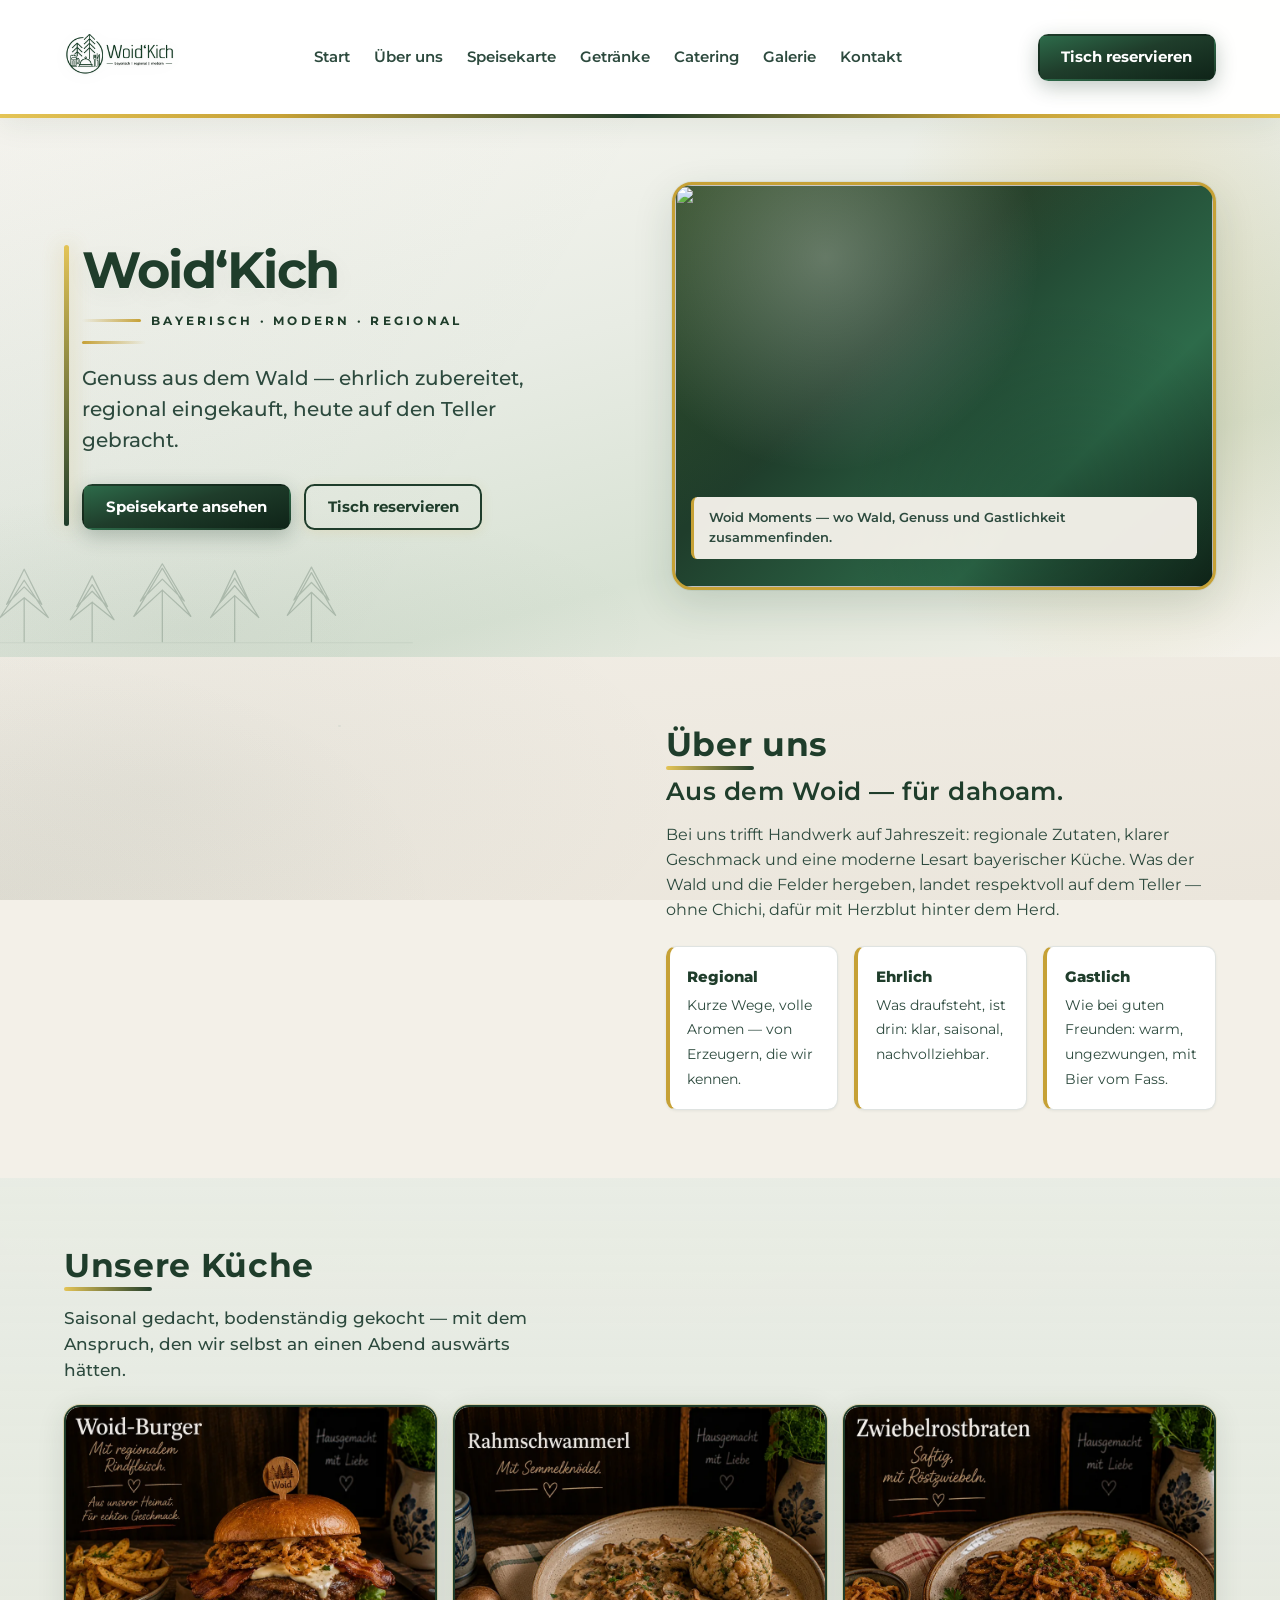
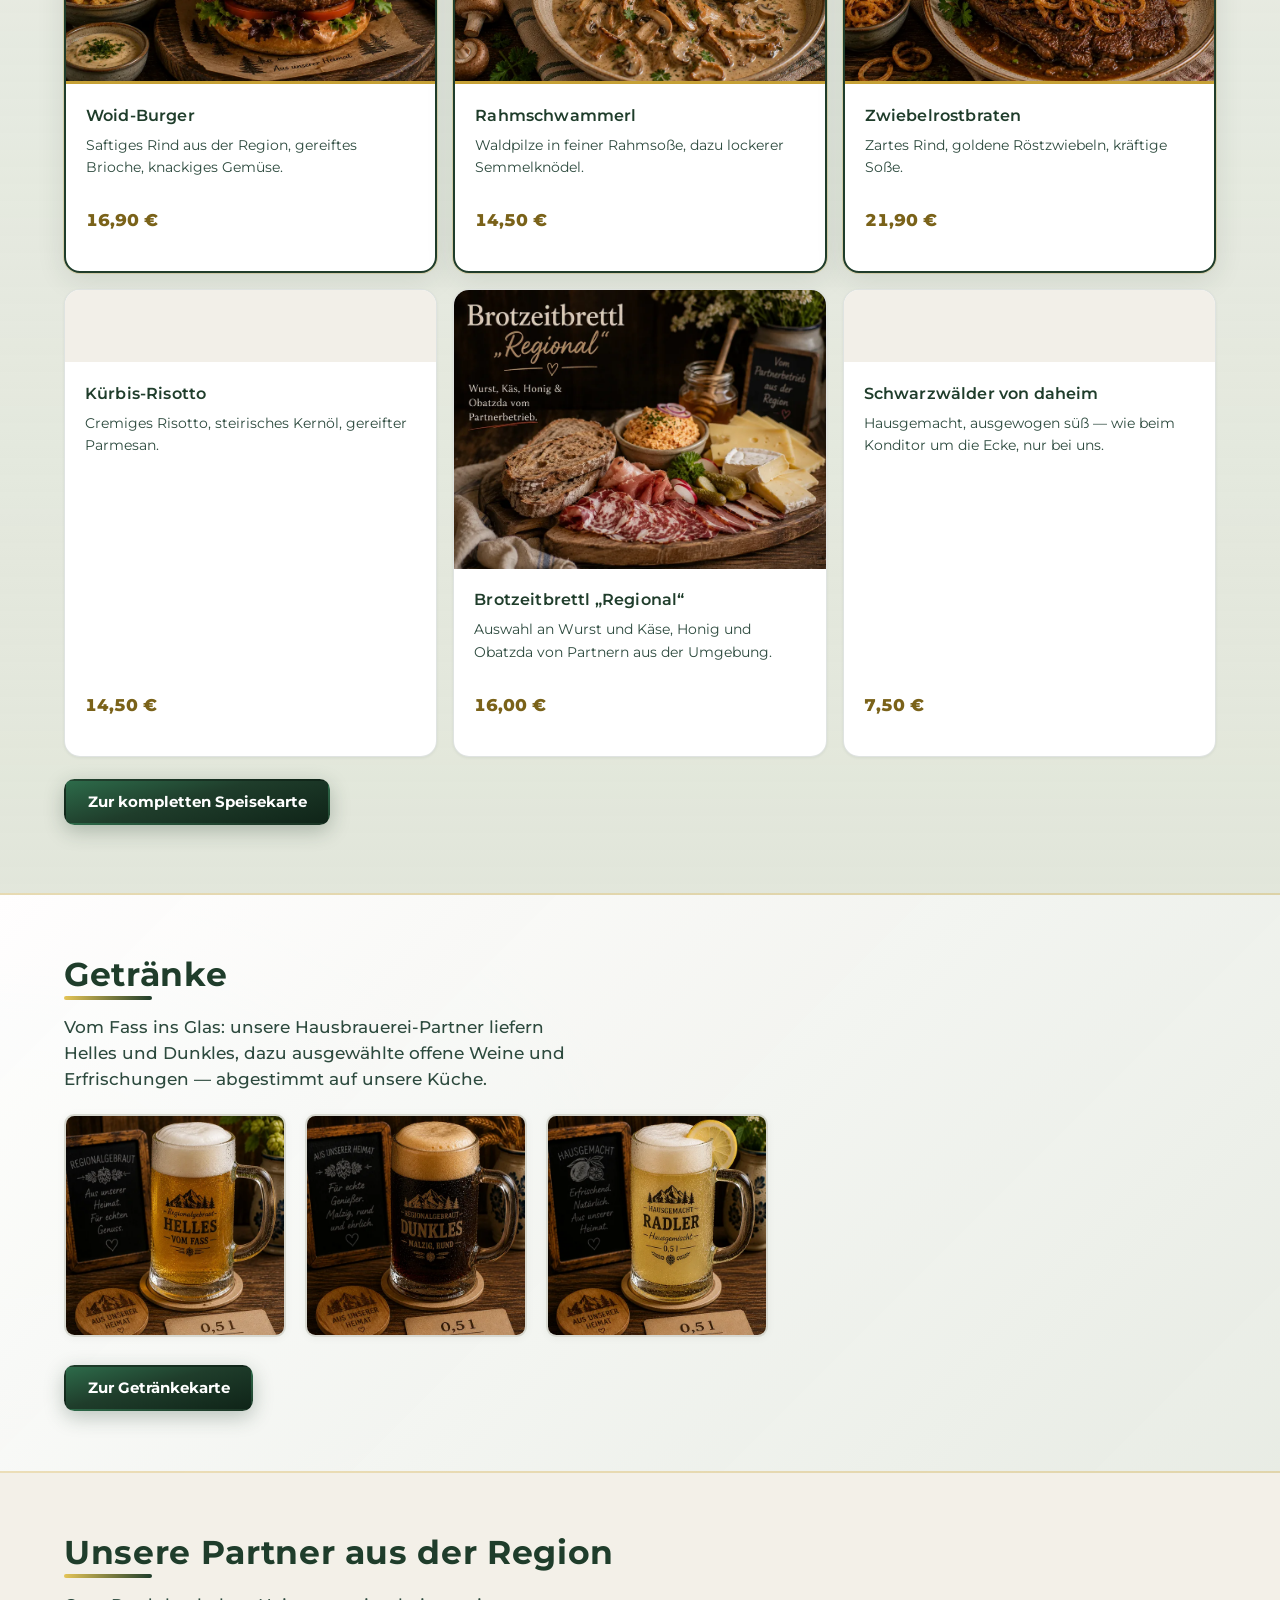
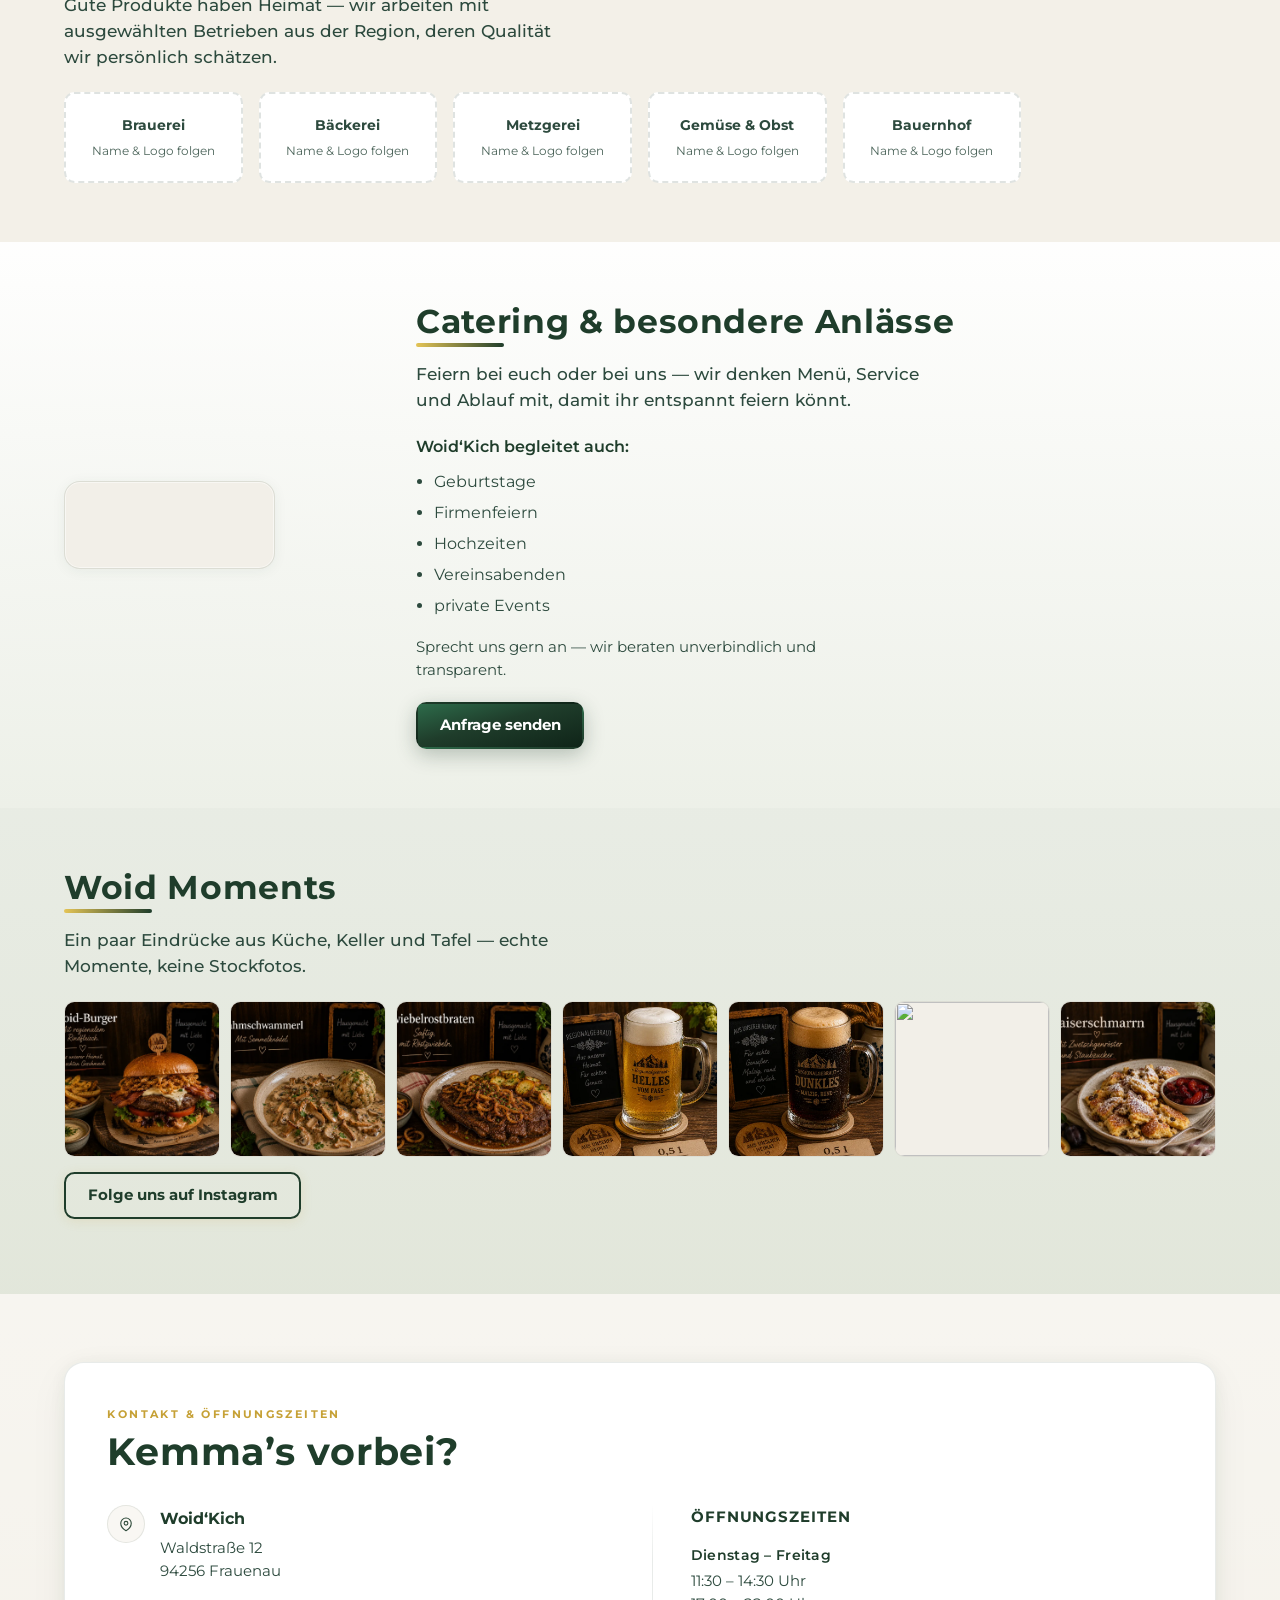
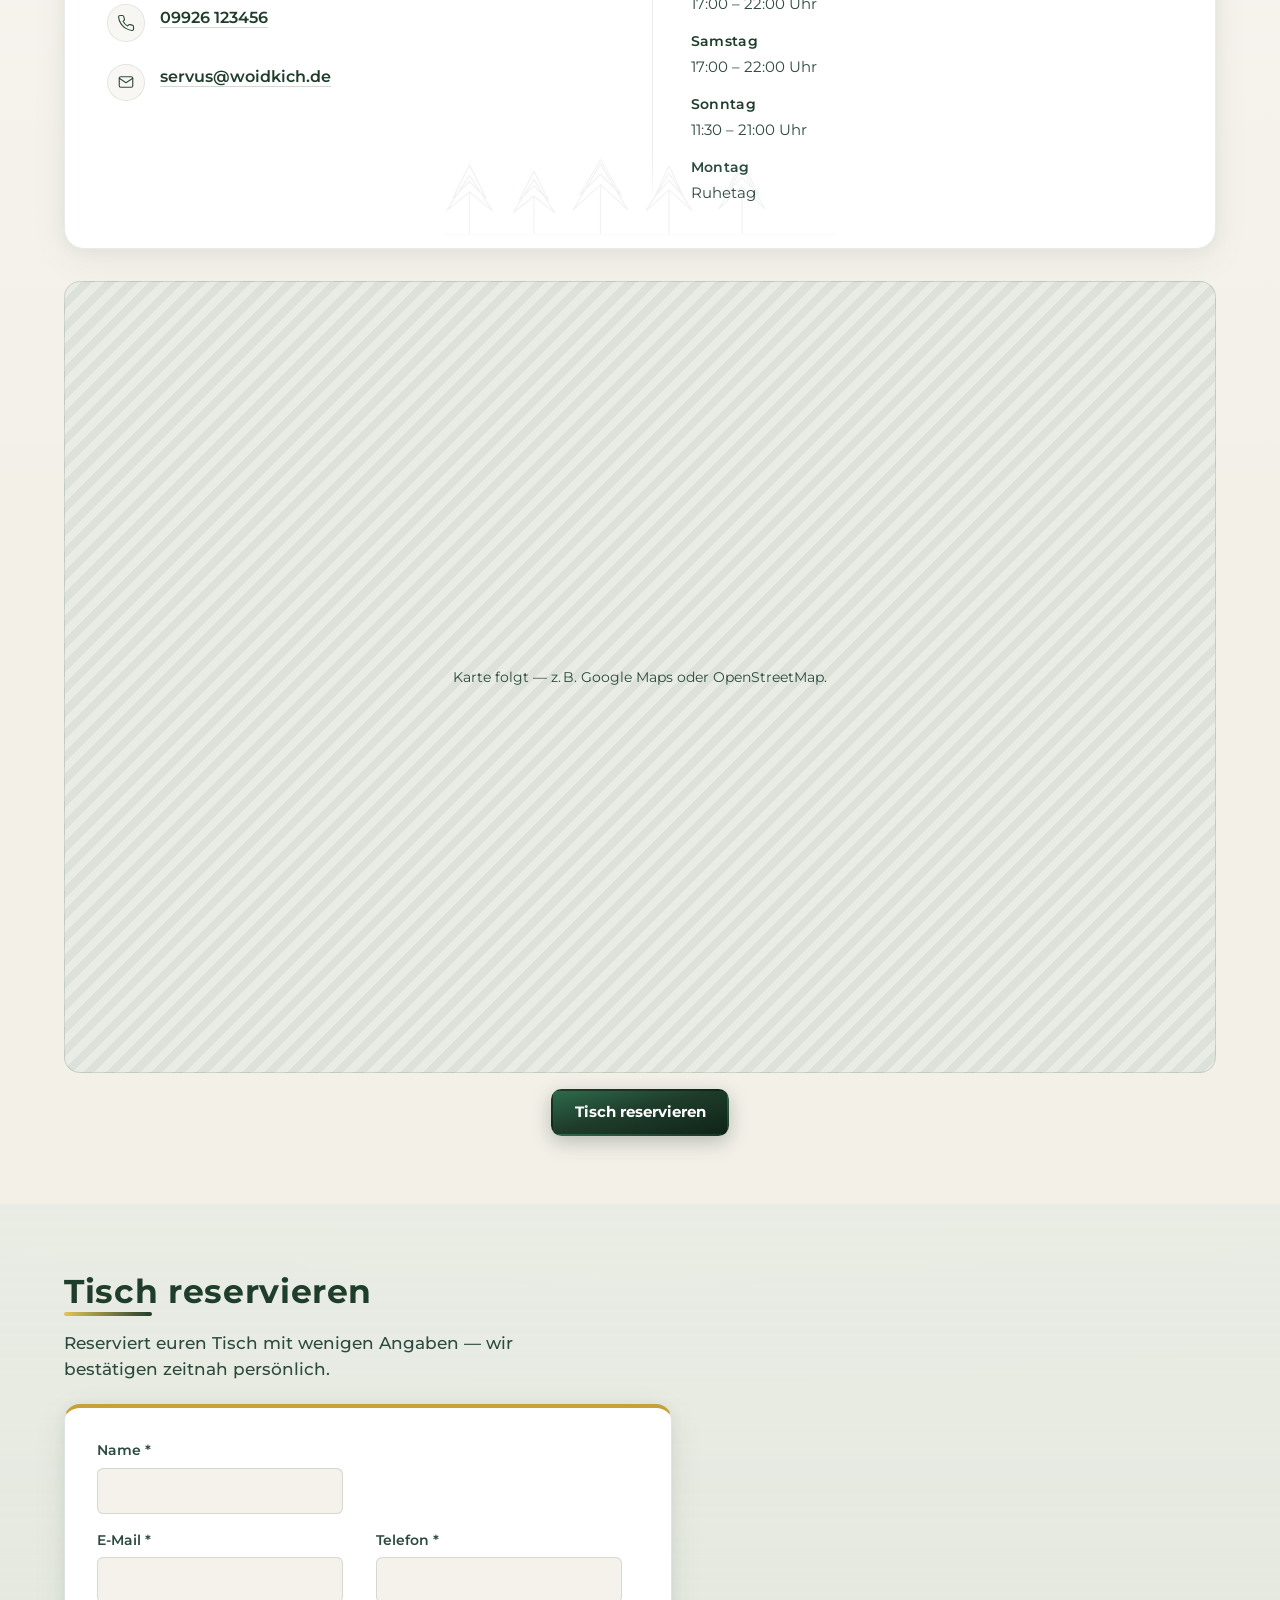
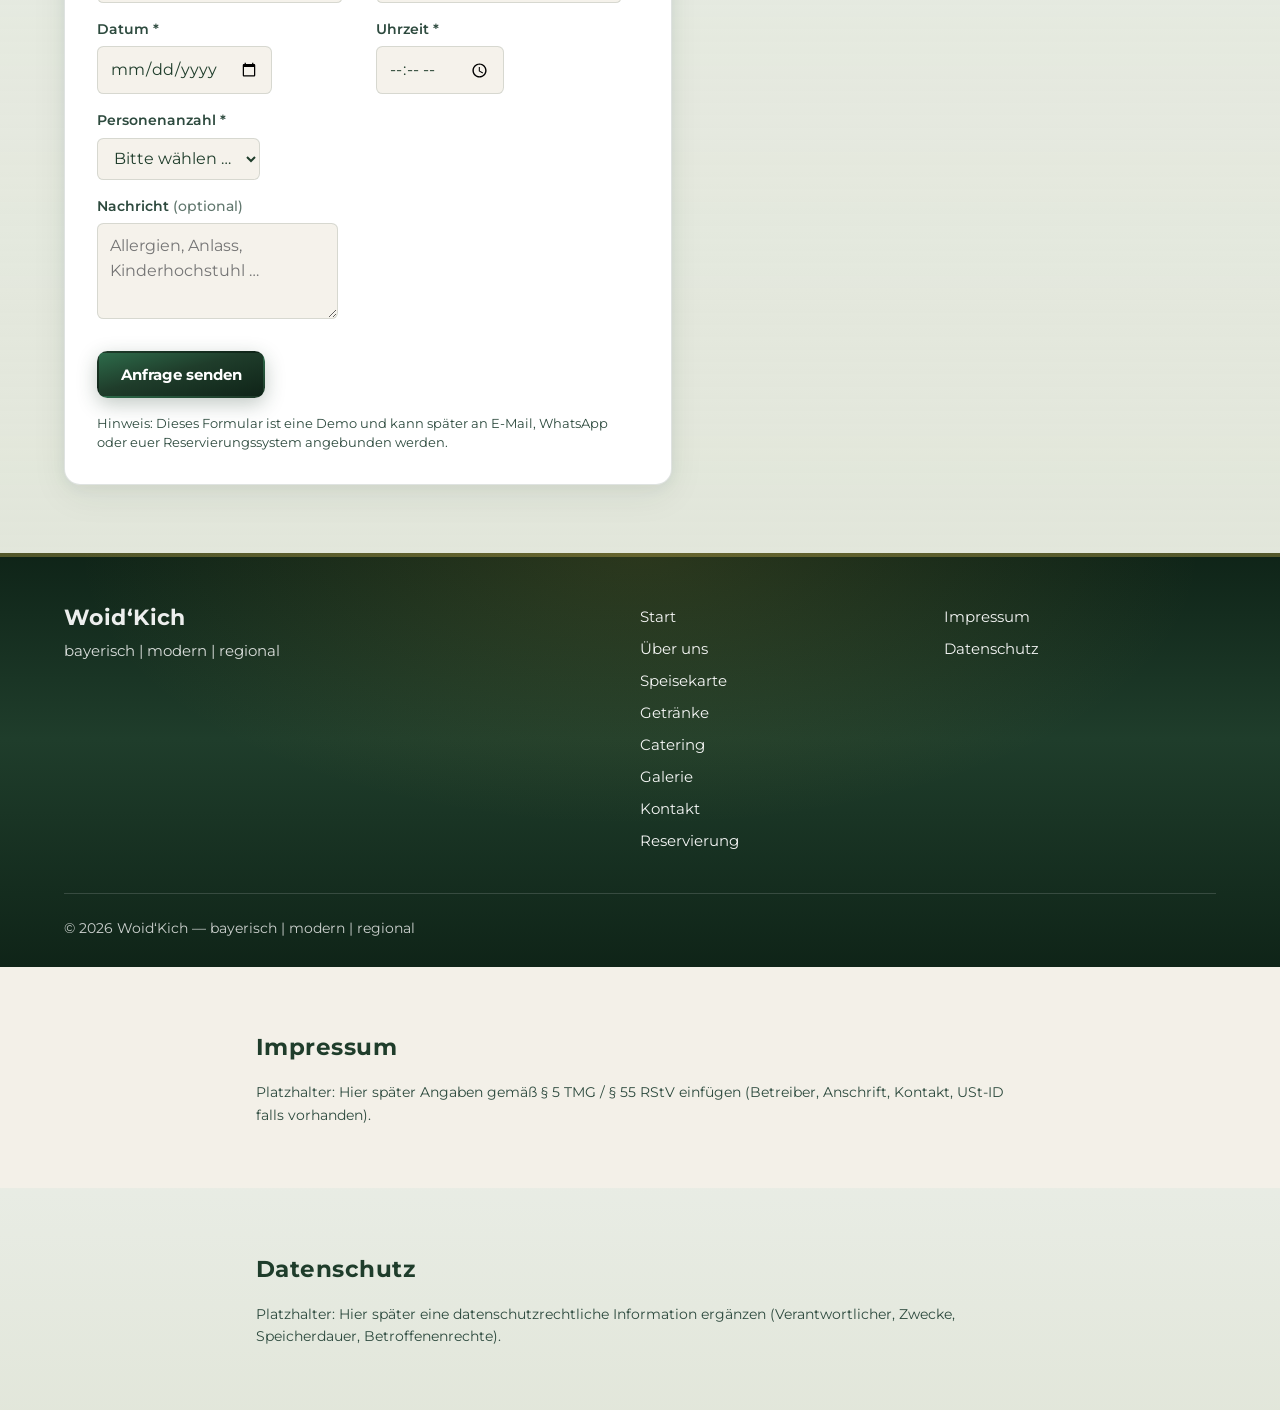
==== index.html @ eb148d31 "Improve media fallbacks and tighten page rhythm" ====
<!DOCTYPE html>
<html lang="de">
<head>
  <meta charset="utf-8">
  <meta name="viewport" content="width=device-width, initial-scale=1">
  <meta name="description" content="Woid‘Kich — bayerisch · modern · regional. Waldstraße 12, 94256 Frauenau. Reservierung &amp; Speisekarte.">
  <title>Woid‘Kich — bayerisch | modern | regional</title>
  <link rel="preconnect" href="https://fonts.googleapis.com">
  <link rel="preconnect" href="https://fonts.gstatic.com" crossorigin>
  <link href="https://fonts.googleapis.com/css2?family=Montserrat:wght@400;500;600;700&display=swap" rel="stylesheet">
  <link rel="stylesheet" href="style.css">
</head>
<body>
  <a class="skip-link" href="#main">Zum Inhalt springen</a>

  <header class="site-header">
    <div class="container header-inner">
      <a class="logo-link" href="#start" aria-label="Woid‘Kich — Zur Startseite">
        <img src="logo.png" alt="" class="logo-img" width="480" height="148" decoding="async" fetchpriority="high">
        <span class="logo-fallback" hidden>Woid‘Kich</span>
      </a>
      <button type="button" class="nav-toggle" aria-expanded="false" aria-controls="main-navigation" aria-label="Menü öffnen">
        <span class="nav-toggle__bars" aria-hidden="true"><span></span><span></span><span></span></span>
      </button>
      <nav id="main-navigation" class="main-nav" aria-label="Hauptnavigation">
        <a href="#start">Start</a>
        <a href="#ueber-uns">Über uns</a>
        <a href="#speisekarte">Speisekarte</a>
        <a href="#getraenke">Getränke</a>
        <a href="#catering">Catering</a>
        <a href="#galerie">Galerie</a>
        <a href="#kontakt">Kontakt</a>
      </nav>
      <div class="header-actions">
        <a class="btn btn--primary" href="#reservierung">Tisch reservieren</a>
      </div>
    </div>
  </header>

  <main id="main">
    <section id="start" class="hero" aria-labelledby="hero-heading">
      <div class="container hero__grid">
        <div class="hero__content">
          <h1 id="hero-heading" class="hero__eyebrow">Woid‘Kich</h1>
          <p class="hero__tagline">bayerisch · modern · regional</p>
          <p class="hero__claim">Genuss aus dem Wald — ehrlich zubereitet, regional eingekauft, heute auf den Teller gebracht.</p>
          <div class="hero__actions">
            <a class="btn btn--primary" href="speisekarte.html">Speisekarte ansehen</a>
            <a class="btn btn--ghost" href="#reservierung">Tisch reservieren</a>
          </div>
        </div>
        <div class="hero__visual" role="img" aria-label="Stimmungsbild: Lokal, Wald und Genuss">
          <img class="hero__visual-img" src="img/web/hero.webp" alt="" width="1600" height="1067" decoding="async" fetchpriority="high" sizes="(max-width: 768px) 100vw, 50vw">
          <p class="hero__visual-caption">Woid Moments — wo Wald, Genuss und Gastlichkeit zusammenfinden.</p>
        </div>
      </div>
    </section>

    <section id="ueber-uns" class="section" aria-labelledby="about-heading">
      <div class="container about__grid">
        <div class="about__image" role="img" aria-label="Platzhalter: Innenraum oder Team"></div>
        <div class="about__content">
          <h2 id="about-heading" class="section__title">Über uns</h2>
          <p class="about__subtitle">Aus dem Woid — für dahoam.</p>
          <p class="about__text">
            Bei uns trifft Handwerk auf Jahreszeit: regionale Zutaten, klarer Geschmack und eine moderne Lesart
            bayerischer Küche. Was der Wald und die Felder hergeben, landet respektvoll auf dem Teller — ohne
            Chichi, dafür mit Herzblut hinter dem Herd.
          </p>
          <div class="values" role="list">
            <div class="value-card" role="listitem">
              <strong>Regional</strong>
              <span>Kurze Wege, volle Aromen — von Erzeugern, die wir kennen.</span>
            </div>
            <div class="value-card" role="listitem">
              <strong>Ehrlich</strong>
              <span>Was draufsteht, ist drin: klar, saisonal, nachvollziehbar.</span>
            </div>
            <div class="value-card" role="listitem">
              <strong>Gastlich</strong>
              <span>Wie bei guten Freunden: warm, ungezwungen, mit Bier vom Fass.</span>
            </div>
          </div>
        </div>
      </div>
    </section>

    <section id="speisekarte" class="section section--muted" aria-labelledby="kitchen-heading">
      <div class="container">
        <h2 id="kitchen-heading" class="section__title">Unsere Küche</h2>
        <p class="section__lead">Saisonal gedacht, bodenständig gekocht — mit dem Anspruch, den wir selbst an einen Abend auswärts hätten.</p>
        <div class="menu-preview__grid">
          <article class="card-dish card-dish--featured">
            <div class="card-dish__img">
              <img src="img/web/woid-burger.webp" alt="" width="900" height="563" loading="lazy" decoding="async">
            </div>
            <div class="card-dish__body">
              <h3 class="card-dish__title">Woid‑Burger</h3>
              <p class="card-dish__desc">Saftiges Rind aus der Region, gereiftes Brioche, knackiges Gemüse.</p>
              <p class="card-dish__price"><span class="price">16,90&nbsp;€</span></p>
            </div>
          </article>
          <article class="card-dish card-dish--featured">
            <div class="card-dish__img">
              <img src="img/web/rahmschwammerl.webp" alt="" width="900" height="563" loading="lazy" decoding="async">
            </div>
            <div class="card-dish__body">
              <h3 class="card-dish__title">Rahmschwammerl</h3>
              <p class="card-dish__desc">Waldpilze in feiner Rahmsoße, dazu lockerer Semmelknödel.</p>
              <p class="card-dish__price"><span class="price">14,50&nbsp;€</span></p>
            </div>
          </article>
          <article class="card-dish card-dish--featured">
            <div class="card-dish__img">
              <img src="img/web/zwiebelrostbraten.webp" alt="" width="900" height="563" loading="lazy" decoding="async">
            </div>
            <div class="card-dish__body">
              <h3 class="card-dish__title">Zwiebelrostbraten</h3>
              <p class="card-dish__desc">Zartes Rind, goldene Röstzwiebeln, kräftige Soße.</p>
              <p class="card-dish__price"><span class="price">21,90&nbsp;€</span></p>
            </div>
          </article>
          <article class="card-dish">
            <div class="card-dish__img">
              <img src="img/web/kuerbis-risotto.webp" alt="" width="900" height="563" loading="lazy" decoding="async">
            </div>
            <div class="card-dish__body">
              <h3 class="card-dish__title">Kürbis‑Risotto</h3>
              <p class="card-dish__desc">Cremiges Risotto, steirisches Kernöl, gereifter Parmesan.</p>
              <p class="card-dish__price"><span class="price">14,50&nbsp;€</span></p>
            </div>
          </article>
          <article class="card-dish">
            <div class="card-dish__img">
              <img src="img/web/brotzeitbrettl-regional.webp" alt="" width="900" height="563" loading="lazy" decoding="async">
            </div>
            <div class="card-dish__body">
              <h3 class="card-dish__title">Brotzeitbrettl „Regional“</h3>
              <p class="card-dish__desc">Auswahl an Wurst und Käse, Honig und Obatzda von Partnern aus der Umgebung.</p>
              <p class="card-dish__price"><span class="price">16,00&nbsp;€</span></p>
            </div>
          </article>
          <article class="card-dish">
            <div class="card-dish__img">
              <img src="img/web/schwarzwaelder.webp" alt="" width="900" height="563" loading="lazy" decoding="async">
            </div>
            <div class="card-dish__body">
              <h3 class="card-dish__title">Schwarzwälder von daheim</h3>
              <p class="card-dish__desc">Hausgemacht, ausgewogen süß — wie beim Konditor um die Ecke, nur bei uns.</p>
              <p class="card-dish__price"><span class="price">7,50&nbsp;€</span></p>
            </div>
          </article>
        </div>
        <div class="section__footer-cta">
          <a class="btn btn--primary" href="speisekarte.html">Zur kompletten Speisekarte</a>
        </div>
      </div>
    </section>

    <section id="getraenke" class="section getraenke-teaser" aria-labelledby="getraenke-heading">
      <div class="container">
        <h2 id="getraenke-heading" class="section__title">Getränke</h2>
        <p class="section__lead">
          Vom Fass ins Glas: unsere Hausbrauerei-Partner liefern Helles und Dunkles, dazu ausgewählte offene Weine
          und Erfrischungen — abgestimmt auf unsere Küche.
        </p>
        <div class="getraenke-strip" role="group" aria-label="Getränke in Bildern">
          <figure class="getraenke-strip__item">
            <img src="img/web/helles-vom-fass.webp" alt="" width="560" height="560" loading="lazy" decoding="async">
          </figure>
          <figure class="getraenke-strip__item">
            <img src="img/web/dunkles.webp" alt="" width="560" height="560" loading="lazy" decoding="async">
          </figure>
          <figure class="getraenke-strip__item">
            <img src="img/web/radler.webp" alt="" width="560" height="560" loading="lazy" decoding="async">
          </figure>
        </div>
        <a class="btn btn--primary" href="speisekarte.html#getraenke">Zur Getränkekarte</a>
      </div>
    </section>

    <section id="partner" class="section" aria-labelledby="partner-heading">
      <div class="container">
        <h2 id="partner-heading" class="section__title">Unsere Partner aus der Region</h2>
        <p class="section__lead">Gute Produkte haben Heimat — wir arbeiten mit ausgewählten Betrieben aus der Region, deren Qualität wir persönlich schätzen.</p>
        <div class="partner-grid">
          <div class="partner-item">Brauerei <small>Name &amp; Logo folgen</small></div>
          <div class="partner-item">Bäckerei <small>Name &amp; Logo folgen</small></div>
          <div class="partner-item">Metzgerei <small>Name &amp; Logo folgen</small></div>
          <div class="partner-item">Gemüse &amp; Obst <small>Name &amp; Logo folgen</small></div>
          <div class="partner-item">Bauernhof <small>Name &amp; Logo folgen</small></div>
        </div>
      </div>
    </section>

    <section id="catering" class="section catering" aria-labelledby="catering-heading">
      <div class="container catering__grid">
        <div class="catering__visual" role="img" aria-label="Catering &amp; festliche Tafel">
          <img src="img/web/catering.webp" alt="" width="900" height="900" loading="lazy" decoding="async">
        </div>
        <div class="catering__content">
          <h2 id="catering-heading" class="section__title">Catering &amp; besondere Anlässe</h2>
          <p class="section__lead">
            Feiern bei euch oder bei uns — wir denken Menü, Service und Ablauf mit, damit ihr entspannt feiern könnt.
          </p>
          <p class="catering__intro">Woid‘Kich begleitet auch:</p>
          <ul class="catering__list">
            <li>Geburtstage</li>
            <li>Firmenfeiern</li>
            <li>Hochzeiten</li>
            <li>Vereinsabenden</li>
            <li>private Events</li>
          </ul>
          <p class="catering__note">Sprecht uns gern an — wir beraten unverbindlich und transparent.</p>
          <a class="btn btn--primary" href="mailto:servus@woidkich.de?subject=Anfrage%3A%20Catering%20%26%20Event">Anfrage senden</a>
        </div>
      </div>
    </section>

    <section id="galerie" class="section section--muted" aria-labelledby="gallery-heading">
      <div class="container">
        <h2 id="gallery-heading" class="section__title">Woid Moments</h2>
        <p class="section__lead">Ein paar Eindrücke aus Küche, Keller und Tafel — echte Momente, keine Stockfotos.</p>
        <div class="gallery-strip" role="list">
          <div class="gallery-item" role="listitem">
            <img src="img/web/gallery-1.webp" alt="" width="560" height="560" loading="lazy" decoding="async" data-fallback-src="img/web/woid-burger.webp">
          </div>
          <div class="gallery-item" role="listitem">
            <img src="img/web/gallery-2.webp" alt="" width="560" height="560" loading="lazy" decoding="async" data-fallback-src="img/web/rahmschwammerl.webp">
          </div>
          <div class="gallery-item" role="listitem">
            <img src="img/web/gallery-3.webp" alt="" width="560" height="560" loading="lazy" decoding="async" data-fallback-src="img/web/zwiebelrostbraten.webp">
          </div>
          <div class="gallery-item" role="listitem">
            <img src="img/web/gallery-4.webp" alt="" width="560" height="560" loading="lazy" decoding="async" data-fallback-src="img/web/helles-vom-fass.webp">
          </div>
          <div class="gallery-item" role="listitem">
            <img src="img/web/gallery-5.webp" alt="" width="560" height="560" loading="lazy" decoding="async" data-fallback-src="img/web/dunkles.webp">
          </div>
          <div class="gallery-item" role="listitem">
            <img src="img/web/gallery-6.webp" alt="" width="560" height="560" loading="lazy" decoding="async" data-fallback-src="img/web/kraeuterforelle-aus-dem-ofen.webp">
          </div>
          <div class="gallery-item" role="listitem">
            <img src="img/web/gallery-7.webp" alt="" width="560" height="560" loading="lazy" decoding="async" data-fallback-src="img/web/kaiserschmarrn.webp">
          </div>
        </div>
        <p class="gallery-cta">
          <a class="btn btn--ghost" href="https://www.instagram.com/" target="_blank" rel="noopener noreferrer">Folge uns auf Instagram</a>
        </p>
      </div>
    </section>

    <section id="kontakt" class="section section--contact" aria-labelledby="contact-card-title">
      <div class="container contact-layout">
        <article class="contact-card">
          <header class="contact-card__head">
            <p class="contact-card__kicker">Kontakt &amp; Öffnungszeiten</p>
            <h2 id="contact-card-title" class="contact-card__display">Kemma’s vorbei?</h2>
          </header>
          <div class="contact-card__columns">
            <div class="contact-card__primary">
              <ul class="contact-card__channels">
                <li class="contact-card__channel">
                  <span class="contact-card__icon" aria-hidden="true">
                    <svg width="18" height="18" viewBox="0 0 24 24" fill="none" stroke="currentColor" stroke-width="1.5" stroke-linecap="round" stroke-linejoin="round"><path d="M12 21s7-4 7-10a7 7 0 10-14 0c0 6 7 10 7 10z"/><circle cx="12" cy="11" r="2.5"/></svg>
                  </span>
                  <div class="contact-card__channel-body">
                    <span class="contact-card__name">Woid‘Kich</span>
                    <p>Waldstraße 12<br>94256 Frauenau</p>
                  </div>
                </li>
                <li class="contact-card__channel">
                  <span class="contact-card__icon" aria-hidden="true">
                    <svg width="18" height="18" viewBox="0 0 24 24" fill="none" stroke="currentColor" stroke-width="1.5" stroke-linecap="round" stroke-linejoin="round"><path d="M22 16.92v3a2 2 0 01-2.18 2 19.8 19.8 0 01-8.63-3.07 19.5 19.5 0 01-6-6 19.8 19.8 0 01-3.07-8.67A2 2 0 014.11 2h3a2 2 0 012 1.72c.127.96.361 1.903.7 2.81a2 2 0 01-.45 2.11L8.09 9.91a16 16 0 006 6l1.27-1.27a2 2 0 012.11-.45c.907.339 1.85.573 2.81.7A2 2 0 0122 16.92z"/></svg>
                  </span>
                  <div class="contact-card__channel-body">
                    <a class="contact-card__link" href="tel:+499926123456" aria-label="Telefon: 09926 123456">09926&nbsp;123456</a>
                  </div>
                </li>
                <li class="contact-card__channel">
                  <span class="contact-card__icon" aria-hidden="true">
                    <svg width="18" height="18" viewBox="0 0 24 24" fill="none" stroke="currentColor" stroke-width="1.5" stroke-linecap="round" stroke-linejoin="round"><rect x="3" y="5" width="18" height="14" rx="2"/><path d="M3 7l9 6 9-6"/></svg>
                  </span>
                  <div class="contact-card__channel-body">
                    <a class="contact-card__link" href="mailto:servus@woidkich.de" aria-label="E-Mail an servus@woidkich.de">servus@woidkich.de</a>
                  </div>
                </li>
              </ul>
            </div>
            <div class="contact-card__rule" aria-hidden="true"></div>
            <div class="contact-card__secondary">
              <h3 class="contact-card__hours-title">Öffnungszeiten</h3>
              <dl class="contact-card__hours">
                <div class="contact-card__hours-row">
                  <dt>Dienstag – Freitag</dt>
                  <dd>11:30 – 14:30 Uhr<br>17:00 – 22:00 Uhr</dd>
                </div>
                <div class="contact-card__hours-row">
                  <dt>Samstag</dt>
                  <dd>17:00 – 22:00 Uhr</dd>
                </div>
                <div class="contact-card__hours-row">
                  <dt>Sonntag</dt>
                  <dd>11:30 – 21:00 Uhr</dd>
                </div>
                <div class="contact-card__hours-row contact-card__hours-row--muted">
                  <dt>Montag</dt>
                  <dd>Ruhetag</dd>
                </div>
              </dl>
            </div>
          </div>
          <div class="contact-card__woods" aria-hidden="true"></div>
        </article>
        <div class="contact-layout__below">
          <div class="map-placeholder" role="img" aria-label="Karten-Platzhalter">
            Karte folgt — z. B. Google Maps oder OpenStreetMap.
          </div>
          <p class="contact-layout__cta">
            <a class="btn btn--primary" href="#reservierung">Tisch reservieren</a>
          </p>
        </div>
      </div>
    </section>

    <section id="reservierung" class="section section--muted" aria-labelledby="reserve-heading">
      <div class="container">
        <h2 id="reserve-heading" class="section__title">Tisch reservieren</h2>
        <p class="section__lead">Reserviert euren Tisch mit wenigen Angaben — wir bestätigen zeitnah persönlich.</p>
        <div class="form-card">
          <div id="reserve-message" class="form-message" role="status" aria-live="polite" tabindex="-1" hidden></div>
          <form id="reservation-form" class="form-grid" novalidate>
            <div class="field">
              <label for="reserve-name">Name *</label>
              <input type="text" name="name" id="reserve-name" autocomplete="name" required maxlength="120" aria-required="true">
              <span class="field-error">Bitte gib deinen Namen an.</span>
            </div>
            <div class="form-row--2">
              <div class="field">
                <label for="reserve-email">E‑Mail *</label>
                <input type="email" name="email" id="reserve-email" autocomplete="email" required maxlength="120" aria-required="true">
                <span class="field-error">Bitte gib eine gültige E‑Mail-Adresse an.</span>
              </div>
              <div class="field">
                <label for="reserve-phone">Telefon *</label>
                <input type="tel" name="phone" id="reserve-phone" autocomplete="tel" required maxlength="40" aria-required="true">
                <span class="field-error">Bitte gib eine Telefonnummer an.</span>
              </div>
            </div>
            <div class="form-row--2">
              <div class="field">
                <label for="reserve-date">Datum *</label>
                <input type="date" name="date" id="reserve-date" required aria-required="true">
                <span class="field-error">Bitte wähle ein Datum.</span>
              </div>
              <div class="field">
                <label for="reserve-time">Uhrzeit *</label>
                <input type="time" name="time" id="reserve-time" required aria-required="true">
                <span class="field-error">Bitte wähle eine Uhrzeit.</span>
              </div>
            </div>
            <div class="field">
              <label for="reserve-guests">Personenanzahl *</label>
              <select name="guests" id="reserve-guests" required aria-required="true">
                <option value="">Bitte wählen …</option>
                <option value="1">1 Person</option>
                <option value="2">2 Personen</option>
                <option value="3">3 Personen</option>
                <option value="4">4 Personen</option>
                <option value="5">5 Personen</option>
                <option value="6">6 Personen</option>
                <option value="7+">7 oder mehr</option>
              </select>
              <span class="field-error">Bitte wähle die Personenanzahl.</span>
            </div>
            <div class="field">
              <label for="reserve-message-field">Nachricht <span class="label-optional">(optional)</span></label>
              <textarea name="message" id="reserve-message-field" maxlength="800" placeholder="Allergien, Anlass, Kinderhochstuhl …"></textarea>
              <span class="field-error" aria-hidden="true"></span>
            </div>
            <div class="form-actions">
              <button type="submit" class="btn btn--primary">Anfrage senden</button>
            </div>
          </form>
          <p class="form-hint">Hinweis: Dieses Formular ist eine Demo und kann später an E‑Mail, WhatsApp oder euer Reservierungssystem angebunden werden.</p>
        </div>
      </div>
    </section>
  </main>

  <footer class="site-footer">
    <div class="container footer-grid">
      <div>
        <p class="footer-brand">Woid‘Kich</p>
        <p class="footer-tagline">bayerisch | modern | regional</p>
      </div>
      <div>
        <ul class="footer-nav">
          <li><a href="#start">Start</a></li>
          <li><a href="#ueber-uns">Über uns</a></li>
          <li><a href="#speisekarte">Speisekarte</a></li>
          <li><a href="#getraenke">Getränke</a></li>
          <li><a href="#catering">Catering</a></li>
          <li><a href="#galerie">Galerie</a></li>
          <li><a href="#kontakt">Kontakt</a></li>
          <li><a href="#reservierung">Reservierung</a></li>
        </ul>
      </div>
      <div>
        <ul class="footer-nav">
          <li><a href="#impressum">Impressum</a></li>
          <li><a href="#datenschutz">Datenschutz</a></li>
        </ul>
      </div>
    </div>
    <div class="container">
      <p class="footer-copy">© 2026 Woid‘Kich — bayerisch | modern | regional</p>
    </div>
  </footer>

  <section id="impressum" class="legal-section" aria-labelledby="impressum-heading">
    <div class="container">
      <h2 id="impressum-heading">Impressum</h2>
      <p class="legal-note">
        Platzhalter: Hier später Angaben gemäß § 5 TMG / § 55 RStV einfügen (Betreiber, Anschrift, Kontakt, USt-ID falls vorhanden).
      </p>
    </div>
  </section>

  <section id="datenschutz" class="legal-section section--muted" aria-labelledby="datenschutz-heading">
    <div class="container">
      <h2 id="datenschutz-heading">Datenschutz</h2>
      <p class="legal-note">
        Platzhalter: Hier später eine datenschutzrechtliche Information ergänzen (Verantwortlicher, Zwecke, Speicherdauer, Betroffenenrechte).
      </p>
    </div>
  </section>

  <script src="main.js" defer></script>
</body>
</html>
---- style.css ----
/* Woid‘Kich — schlicht, regional, responsive */

:root {
  /* Farben wie vom Auftraggeber (style.css) + Logo */
  --color-brand: #1f3d2b;
  --color-brand-hover: #162c20;
  --color-brand-deep: #0f2418;
  --color-cream: #f5f2eb;
  --color-muted: #e8ece4;
  --color-text: #1f3d2b;
  --color-text-soft: #2d4a3e;
  --color-white: #ffffff;
  --color-gold: #c6a136;
  --color-gold-bright: #e4c456;
  --color-gold-muted: rgba(198, 161, 54, 0.35);
  --color-border: rgba(31, 61, 43, 0.14);
  --radius-lg: 1rem;
  --radius-md: 0.65rem;
  --radius-sm: 0.4rem;
  --shadow-soft: 0 1px 3px rgba(31, 61, 43, 0.07);
  --shadow-lift: 0 14px 40px rgba(31, 61, 43, 0.14);
  --shadow-btn: 0 6px 20px rgba(31, 61, 43, 0.28);
  --font-sans: "Montserrat", system-ui, -apple-system, "Segoe UI", Roboto, Ubuntu, Cantarell, "Noto Sans", sans-serif;
  /* Eine Familie: klar, modern, gut lesbar — kein Fraktur- / Serif-Spiel */
  --font-heading: var(--font-sans);
  --ease-out: cubic-bezier(0.22, 1, 0.36, 1);
  --space-section: clamp(2.5rem, 5.5vw, 4.25rem);
  /* Neutrales „Papier“ statt greller Verläufe bei fehlenden Bildern */
  --media-fallback: #e8e4dc;
  --media-fallback-soft: #f2efe8;
  --max-content: 72rem;
}

@media (max-width: 480px) {
  :root {
    --space-section: clamp(2rem, 5vw, 3.35rem);
  }
}

*,
*::before,
*::after {
  box-sizing: border-box;
}

html {
  scroll-behavior: smooth;
  overflow-x: clip;
}

@media (prefers-reduced-motion: reduce) {
  html {
    scroll-behavior: auto;
  }
}

body {
  margin: 0;
  font-family: var(--font-sans);
  font-size: 1rem;
  line-height: 1.55;
  color: var(--color-text);
  background-color: #f3f0e8;
  background-image:
    radial-gradient(ellipse 85% 55% at 12% 88%, rgba(31, 61, 43, 0.045), transparent 50%),
    radial-gradient(ellipse 100% 80% at 100% 0%, rgba(198, 161, 54, 0.11), transparent 52%),
    radial-gradient(ellipse 72% 58% at 0% 100%, rgba(31, 61, 43, 0.055), transparent 48%),
    linear-gradient(175deg, #faf8f4 0%, var(--color-cream) 35%, #ebe6dc 100%);
  background-attachment: fixed;
  overflow-x: clip;
}

@media (max-width: 480px) {
  body {
    font-size: 0.98rem;
    line-height: 1.62;
  }
}

@media (max-width: 768px) {
  body {
    background-attachment: scroll;
  }
}

img {
  max-width: 100%;
  height: auto;
  display: block;
}

a {
  color: var(--color-brand);
  text-decoration-thickness: 1px;
  text-underline-offset: 0.15em;
}

a:hover {
  color: var(--color-brand-hover);
}

:focus-visible {
  outline: 2px solid var(--color-brand);
  outline-offset: 2px;
}

.skip-link {
  position: absolute;
  left: -9999px;
  top: auto;
  width: 1px;
  height: 1px;
  overflow: hidden;
}

.skip-link:focus {
  position: fixed;
  left: 1rem;
  top: 1rem;
  width: auto;
  height: auto;
  padding: 0.5rem 1rem;
  background: var(--color-brand);
  color: var(--color-white);
  z-index: 10000;
}

.container {
  width: min(100% - 2rem, var(--max-content));
  margin-inline: auto;
}

#start,
#ueber-uns,
#speisekarte,
#getraenke,
#catering,
#partner,
#galerie,
#kontakt,
#reservierung,
#impressum,
#datenschutz {
  scroll-margin-top: 5.25rem;
}

/* ——— Header ——— */
.site-header {
  position: sticky;
  top: 0;
  z-index: 1000;
  background: rgba(255, 255, 255, 0.97);
  backdrop-filter: blur(8px);
  -webkit-backdrop-filter: blur(8px);
  box-shadow: 0 6px 28px rgba(31, 61, 43, 0.08);
}

.site-header::after {
  content: "";
  display: block;
  height: 4px;
  background: linear-gradient(
    90deg,
    var(--color-gold-bright) 0%,
    var(--color-gold) 22%,
    var(--color-brand) 50%,
    var(--color-gold) 78%,
    var(--color-gold-bright) 100%
  );
}

.header-inner {
  display: flex;
  align-items: center;
  justify-content: space-between;
  gap: 1rem;
  padding: 1rem 0;
  flex-wrap: wrap;
}

.logo-link {
  display: flex;
  align-items: center;
  flex-shrink: 0;
  flex: 1;
  min-width: 0;
  text-decoration: none;
  line-height: 0;
  min-height: 72px;
  padding: 0.2rem 0;
}

.logo-link:hover {
  opacity: 0.92;
  text-decoration: none;
}

.logo-img {
  height: clamp(52px, 11vw, 74px);
  width: auto;
  max-width: min(88vw, 480px);
  object-fit: contain;
  object-position: left center;
  /* Transparentes PNG: minimaler Kontur-Schatten, damit feine Linien auf Weiß lesbar bleiben */
  filter: drop-shadow(0 1px 1px rgba(31, 61, 43, 0.07))
    drop-shadow(0 2px 8px rgba(31, 61, 43, 0.06));
}

.logo-img[hidden] {
  display: none !important;
}

.logo-fallback {
  font-family: var(--font-sans);
  font-weight: 700;
  font-size: clamp(1.5rem, 4vw, 2rem);
  letter-spacing: 0.02em;
  color: var(--color-brand);
  line-height: 1.2;
}

@media (min-width: 901px) {
  .logo-link {
    flex: 0 1 auto;
  }

  .logo-img {
    height: 76px;
    max-width: min(50vw, 520px);
  }
}

@media (max-width: 480px) {
  .logo-img {
    height: 52px;
    max-width: min(74vw, 340px);
  }

  .logo-link {
    min-height: 54px;
  }
}

.nav-toggle {
  display: none;
  align-items: center;
  justify-content: center;
  width: 2.75rem;
  height: 2.75rem;
  padding: 0;
  border: 1px solid var(--color-border);
  border-radius: var(--radius-md);
  background: var(--color-white);
  cursor: pointer;
  color: var(--color-brand);
}

.nav-toggle__bars {
  display: flex;
  flex-direction: column;
  gap: 5px;
  width: 1.25rem;
}

.nav-toggle__bars span {
  display: block;
  height: 2px;
  background: currentColor;
  border-radius: 1px;
}

.main-nav {
  display: flex;
  align-items: center;
  gap: clamp(0.5rem, 2vw, 1.5rem);
  flex-wrap: wrap;
}

.main-nav a {
  font-size: 0.95rem;
  font-weight: 600;
  color: var(--color-text-soft);
  text-decoration: none;
  position: relative;
}

.main-nav a:hover {
  color: var(--color-brand);
}

.main-nav a::after {
  content: "";
  position: absolute;
  left: 0;
  bottom: -4px;
  width: 0;
  height: 2px;
  background: linear-gradient(90deg, var(--color-gold), var(--color-brand));
  border-radius: 1px;
  transition: width 0.2s ease;
}

@media (min-width: 901px) {
  .main-nav a:hover::after {
    width: 100%;
  }
}

.header-actions {
  display: flex;
  align-items: center;
  gap: 0.75rem;
}

@media (max-width: 900px) {
  .nav-toggle {
    display: flex;
    order: 2;
  }

  .header-inner {
    flex-wrap: wrap;
    row-gap: 0.75rem;
  }

  .logo-link {
    flex: 1;
    min-width: 0;
    order: 1;
  }

  .header-actions {
    width: 100%;
    order: 3;
  }

  .header-actions .btn {
    width: 100%;
  }

  .main-nav {
    display: none;
    width: 100%;
    flex-direction: column;
    align-items: stretch;
    padding: 0.85rem 0 0.35rem;
    border-top: 1px solid var(--color-border);
    margin-top: 0;
    order: 4;
  }

  .main-nav.is-open {
    display: flex;
  }

  .main-nav a {
    padding: 0.75rem 0;
    border-bottom: 1px solid var(--color-border);
    font-size: 1rem;
  }

  .main-nav a:last-child {
    border-bottom: none;
  }

  .main-nav a::after {
    display: none;
  }
}

/* ——— Buttons ——— */
.btn {
  display: inline-flex;
  align-items: center;
  justify-content: center;
  gap: 0.4rem;
  min-height: 2.75rem;
  padding: 0.72rem 1.35rem;
  font-size: 0.95rem;
  font-weight: 700;
  font-family: inherit;
  line-height: 1.3;
  border-radius: var(--radius-md);
  border: 2px solid transparent;
  cursor: pointer;
  text-decoration: none;
  transition:
    background 0.25s var(--ease-out),
    color 0.25s var(--ease-out),
    border-color 0.25s var(--ease-out),
    box-shadow 0.25s var(--ease-out),
    transform 0.25s var(--ease-out);
}

.btn--primary {
  background: linear-gradient(165deg, #2d6b4a 0%, var(--color-brand) 45%, var(--color-brand-deep) 100%);
  color: var(--color-white);
  box-shadow: var(--shadow-btn);
}

.btn--primary:hover {
  background: linear-gradient(165deg, #368058 0%, var(--color-brand) 40%, var(--color-brand-deep) 100%);
  color: var(--color-white);
  text-decoration: none;
  box-shadow: 0 10px 28px rgba(31, 61, 43, 0.38);
}

.btn--ghost {
  background: transparent;
  color: var(--color-brand);
  border-color: var(--color-brand);
  box-shadow: 0 2px 12px rgba(198, 161, 54, 0.15);
}

.btn--ghost:hover {
  background: linear-gradient(135deg, rgba(198, 161, 54, 0.18), rgba(31, 61, 43, 0.06));
  border-color: var(--color-gold);
  color: var(--color-brand-deep);
  text-decoration: none;
}

@media (prefers-reduced-motion: no-preference) {
  .btn--primary:hover,
  .btn--ghost:hover {
    transform: translateY(-2px);
  }
}

.btn--light {
  background: var(--color-white);
  color: var(--color-brand);
  border-color: var(--color-border);
}

.btn--light:hover {
  border-color: var(--color-brand);
  text-decoration: none;
}

/* ——— Hero ——— */
.hero {
  position: relative;
  padding: clamp(2.1rem, 5vw, 4.25rem) 0 calc(var(--space-section) * 0.92 + 0.25rem);
  overflow: hidden;
  background:
    radial-gradient(ellipse 70% 50% at 15% 95%, rgba(31, 61, 43, 0.055), transparent 52%),
    linear-gradient(118deg, rgba(31, 61, 43, 0.028) 0%, transparent 44%),
    linear-gradient(165deg, #faf8f3 0%, var(--color-muted) 42%, #d8e2d4 72%, var(--color-cream) 100%);
}

.hero::before {
  content: "";
  position: absolute;
  top: -30%;
  right: -8%;
  width: min(62vw, 520px);
  height: 140%;
  background: radial-gradient(ellipse at center, rgba(198, 161, 54, 0.22), transparent 68%);
  pointer-events: none;
  z-index: 0;
}

.hero::after {
  content: "";
  position: absolute;
  left: max(-1rem, -2vw);
  bottom: 0;
  width: min(72vw, 440px);
  height: clamp(100px, 22vw, 168px);
  background: url("img/trees-hero.svg") no-repeat left bottom / contain;
  opacity: 0.24;
  filter: drop-shadow(0 10px 24px rgba(31, 61, 43, 0.08));
  pointer-events: none;
  z-index: 0;
}

.hero__grid {
  position: relative;
  z-index: 1;
  display: grid;
  grid-template-columns: 1fr 1fr;
  gap: clamp(2rem, 5vw, 4rem);
  align-items: center;
}

.hero__content {
  position: relative;
  padding-left: 1.15rem;
}

.hero__content::before {
  content: "";
  position: absolute;
  left: 0;
  top: 0.15rem;
  bottom: 0.25rem;
  width: 5px;
  border-radius: 3px;
  background: linear-gradient(180deg, var(--color-gold-bright), var(--color-brand));
  box-shadow: 0 0 20px rgba(198, 161, 54, 0.45);
}

.hero__eyebrow {
  font-family: var(--font-sans);
  font-size: clamp(2.2rem, 5.2vw, 3.2rem);
  font-weight: 700;
  line-height: 1.1;
  color: var(--color-brand);
  margin: 0 0 0.4rem;
  letter-spacing: -0.03em;
  text-shadow: 0 1px 0 rgba(255, 255, 255, 0.4), 0 6px 24px rgba(31, 61, 43, 0.06);
}

.hero__tagline {
  display: inline-flex;
  align-items: center;
  flex-wrap: wrap;
  gap: 0.65rem;
  margin: 0 0 1.15rem;
  font-size: 0.78rem;
  font-weight: 700;
  letter-spacing: 0.26em;
  text-transform: uppercase;
  color: var(--color-brand);
}

.hero__tagline::before,
.hero__tagline::after {
  content: "";
  flex: 1 1 2rem;
  min-width: 1.5rem;
  max-width: 4rem;
  height: 3px;
  border-radius: 2px;
  background: linear-gradient(90deg, transparent, var(--color-gold));
}

.hero__tagline::after {
  background: linear-gradient(270deg, transparent, var(--color-gold));
}

.hero__claim {
  font-size: clamp(1.05rem, 2.1vw, 1.28rem);
  font-weight: 500;
  max-width: 34ch;
  margin: 0 0 1.75rem;
  color: var(--color-text-soft);
  line-height: 1.52;
}

.hero__actions {
  display: flex;
  flex-wrap: wrap;
  gap: 0.85rem;
}

.hero__visual {
  border-radius: calc(var(--radius-lg) + 4px);
  overflow: hidden;
  border: 3px solid var(--color-gold);
  box-shadow: var(--shadow-lift), 0 0 0 1px rgba(31, 61, 43, 0.06);
  aspect-ratio: 4 / 3;
  background:
    linear-gradient(145deg, rgba(198, 161, 54, 0.18) 0%, transparent 45%),
    linear-gradient(135deg, #143d28 0%, var(--color-brand) 38%, #2d6b4a 72%, var(--color-brand-deep) 100%);
  position: relative;
}

.hero__visual-img {
  position: absolute;
  inset: 0;
  width: 100%;
  height: 100%;
  object-fit: cover;
  display: block;
  z-index: 0;
}

.hero__visual::after {
  content: "";
  position: absolute;
  inset: 0;
  z-index: 1;
  background: radial-gradient(circle at 28% 18%, rgba(255, 255, 255, 0.28), transparent 42%),
    radial-gradient(circle at 72% 82%, rgba(0, 0, 0, 0.22), transparent 42%);
  pointer-events: none;
}

.hero__visual-caption {
  position: absolute;
  bottom: 1rem;
  left: 1rem;
  right: 1rem;
  padding: 0.7rem 0.95rem;
  background: rgba(245, 242, 235, 0.96);
  border-radius: var(--radius-sm);
  border-left: 3px solid var(--color-gold);
  font-size: 0.8rem;
  font-weight: 600;
  color: var(--color-text-soft);
  z-index: 2;
}

.hero__visual.media-missing {
  aspect-ratio: 2.5 / 1;
  max-height: 11rem;
  background: var(--media-fallback-soft);
  border-color: rgba(198, 161, 54, 0.32);
  box-shadow: 0 2px 12px rgba(31, 61, 43, 0.06);
}

.hero__visual.media-missing::after {
  opacity: 0.25;
}

@media (max-width: 768px) {
  .hero::after {
    width: min(88vw, 360px);
    height: clamp(88px, 26vw, 140px);
    opacity: 0.16;
  }

  .hero__grid {
    grid-template-columns: 1fr;
  }

  .hero__visual {
    order: -1;
    max-height: 240px;
    aspect-ratio: 16 / 10;
  }

  .hero__visual.media-missing {
    max-height: 9rem;
    aspect-ratio: 2.2 / 1;
  }
}

/* ——— Sections ——— */
.section {
  padding: var(--space-section) 0;
}

.section--muted {
  background:
    linear-gradient(180deg, rgba(232, 236, 228, 0.98), rgba(218, 226, 212, 0.68)),
    radial-gradient(ellipse 80% 40% at 50% 0%, rgba(255, 255, 255, 0.35), transparent 70%);
}

.section__title {
  font-family: var(--font-sans);
  font-size: clamp(1.65rem, 3.2vw, 2.05rem);
  font-weight: 700;
  line-height: 1.2;
  color: var(--color-brand);
  margin: 0 0 0.4rem;
  position: relative;
  display: inline-block;
  padding-bottom: 0.35rem;
  letter-spacing: 0.02em;
}

.section__title::after {
  content: "";
  position: absolute;
  left: 0;
  bottom: 0;
  width: min(5.5rem, 55%);
  height: 4px;
  border-radius: 2px;
  background: linear-gradient(90deg, var(--color-gold-bright), var(--color-brand));
}

.section__lead {
  margin: 0.45rem 0 1.35rem;
  max-width: 46ch;
  color: var(--color-text-soft);
  font-size: 1.04rem;
  font-weight: 500;
  line-height: 1.58;
}

/* ——— Über uns ——— */
.about__grid {
  display: grid;
  grid-template-columns: 1fr 1fr;
  gap: clamp(2rem, 4vw, 3.5rem);
  align-items: start;
}

.about__image {
  border-radius: var(--radius-lg);
  border: 1px solid rgba(31, 61, 43, 0.1);
  overflow: hidden;
  aspect-ratio: 4 / 3;
  max-height: min(52vw, 22rem);
  margin-inline: auto;
  background: var(--media-fallback-soft);
  box-shadow: 0 2px 14px rgba(31, 61, 43, 0.06), inset 0 0 0 1px rgba(255, 255, 255, 0.5);
}

.about__subtitle {
  font-family: var(--font-sans);
  font-size: clamp(1.2rem, 2.4vw, 1.55rem);
  font-weight: 600;
  letter-spacing: 0.02em;
  line-height: 1.25;
  color: var(--color-brand);
  margin: 0 0 1rem;
}

.about__text {
  margin: 0 0 1.5rem;
  color: var(--color-text-soft);
}

.values {
  display: grid;
  grid-template-columns: repeat(3, 1fr);
  gap: 1rem;
}

.value-card {
  padding: 1.1rem;
  background: var(--color-white);
  border: 1px solid var(--color-border);
  border-radius: var(--radius-md);
  border-left: 4px solid var(--color-gold);
  box-shadow: var(--shadow-soft);
  transition:
    box-shadow 0.22s ease,
    transform 0.22s ease;
}

@media (prefers-reduced-motion: no-preference) {
  .value-card:hover {
    box-shadow: var(--shadow-lift);
    transform: translateY(-3px);
  }
}

.value-card strong {
  display: block;
  font-size: 0.95rem;
  color: var(--color-brand);
  margin-bottom: 0.25rem;
  font-weight: 800;
}

.value-card span {
  font-size: 0.85rem;
  color: var(--color-text-soft);
}

@media (max-width: 640px) {
  .about__grid {
    grid-template-columns: 1fr;
  }

  .values {
    grid-template-columns: 1fr;
  }
}

/* ——— Küche / Cards ——— */
.menu-preview__grid {
  display: grid;
  grid-template-columns: repeat(auto-fill, minmax(17.5rem, 1fr));
  gap: 1rem;
  align-items: stretch;
}

.card-dish {
  background: var(--color-white);
  border: 1px solid var(--color-border);
  border-radius: var(--radius-lg);
  overflow: hidden;
  box-shadow: var(--shadow-soft);
  display: flex;
  flex-direction: column;
  transition:
    box-shadow 0.26s var(--ease-out),
    transform 0.26s var(--ease-out),
    border-color 0.26s var(--ease-out);
}

@media (prefers-reduced-motion: no-preference) {
  .card-dish:hover {
    transform: translateY(-4px);
    box-shadow: 0 10px 32px rgba(31, 61, 43, 0.1);
    border-color: rgba(198, 161, 54, 0.45);
  }
}

.card-dish__img {
  position: relative;
  aspect-ratio: 4 / 3;
  overflow: hidden;
  background: var(--media-fallback-soft);
}

.card-dish__img img {
  position: absolute;
  inset: 0;
  width: 100%;
  height: 100%;
  object-fit: cover;
  object-position: 50% 42%;
  display: block;
  transform: scale(1.02);
  transform-origin: center 40%;
}

.card-dish__img.media-missing {
  aspect-ratio: 3 / 1;
  max-height: 4.5rem;
  min-height: 0;
}

.card-dish__img.media-missing img {
  display: none !important;
}

.card-dish__body {
  padding: 1.15rem 1.25rem 1.35rem;
  flex: 1;
  display: flex;
  flex-direction: column;
}

.card-dish__title {
  font-family: var(--font-sans);
  font-size: 1.02rem;
  font-weight: 600;
  margin: 0 0 0.35rem;
  color: var(--color-brand);
  letter-spacing: 0.01em;
}

.card-dish__desc {
  font-size: 0.9rem;
  color: var(--color-text-soft);
  margin: 0 0 0.75rem;
  flex: 1;
}

.card-dish__price {
  font-weight: 800;
  font-size: 1.05rem;
  color: var(--color-brand);
}

.card-dish__price .price {
  color: #7a6219;
}

.price,
.menu-row__price {
  font-variant-numeric: tabular-nums;
}

.card-dish--featured {
  border: 2px solid var(--color-brand);
  box-shadow: 0 6px 28px rgba(31, 61, 43, 0.12), 0 0 0 1px rgba(198, 161, 54, 0.28);
}

.card-dish--featured .card-dish__img {
  border-bottom: 3px solid var(--color-gold);
}

.getraenke-teaser {
  background: linear-gradient(135deg, rgba(255, 255, 255, 0.97), rgba(232, 236, 228, 0.95)),
    radial-gradient(ellipse 90% 120% at 0% 50%, rgba(198, 161, 54, 0.16), transparent 55%);
  border-block: 2px solid rgba(198, 161, 54, 0.35);
}

.getraenke-strip {
  display: grid;
  grid-template-columns: repeat(3, minmax(0, 1fr));
  gap: clamp(0.75rem, 2vw, 1.15rem);
  margin: 1.25rem 0 1.75rem;
  max-width: 44rem;
}

.getraenke-strip--page {
  margin-top: 0;
  margin-bottom: 1.75rem;
  max-width: none;
}

.getraenke-strip__item {
  margin: 0;
  padding: 0;
  border-radius: var(--radius-md);
  overflow: hidden;
  border: 2px solid rgba(31, 61, 43, 0.12);
  aspect-ratio: 1;
  background: var(--media-fallback-soft);
  box-shadow: 0 1px 8px rgba(31, 61, 43, 0.05);
  transition:
    box-shadow 0.25s var(--ease-out),
    border-color 0.25s var(--ease-out),
    transform 0.25s var(--ease-out);
}

.getraenke-strip__item.media-missing {
  display: none;
}

@media (prefers-reduced-motion: no-preference) {
  .getraenke-strip__item:hover {
    border-color: rgba(198, 161, 54, 0.4);
    box-shadow: 0 8px 22px rgba(31, 61, 43, 0.09);
    transform: translateY(-2px);
  }
}

.getraenke-strip__item img {
  width: 100%;
  height: 100%;
  object-fit: cover;
  object-position: 50% 45%;
  display: block;
}

@media (max-width: 400px) {
  .getraenke-strip {
    gap: 0.45rem;
  }
}

.menu-category__featured-lead {
  margin: -0.35rem 0 1.25rem;
  max-width: 40rem;
  padding: 0.65rem 0.85rem;
  font-size: 0.92rem;
  font-weight: 600;
  color: var(--color-text);
  background: linear-gradient(90deg, rgba(198, 161, 54, 0.14), rgba(31, 61, 43, 0.06));
  border-radius: var(--radius-md);
  border-left: 4px solid var(--color-gold);
}

.section__footer-cta {
  margin-top: 1.35rem;
}

.getraenke-teaser.section,
.catering.section,
#partner.section,
#galerie.section {
  padding-top: calc(var(--space-section) * 0.88);
  padding-bottom: calc(var(--space-section) * 0.88);
}

/* ——— Partner ——— */
.partner-grid {
  display: grid;
  grid-template-columns: repeat(auto-fill, minmax(10rem, 1fr));
  gap: 1rem;
}

.partner-item {
  padding: 1.25rem 1rem;
  text-align: center;
  background: var(--color-white);
  border: 2px dashed var(--color-border);
  border-radius: var(--radius-md);
  font-weight: 700;
  font-size: 0.9rem;
  color: var(--color-text-soft);
  transition:
    border-color 0.2s ease,
    box-shadow 0.2s ease,
    transform 0.2s ease;
}

@media (prefers-reduced-motion: no-preference) {
  .partner-item:hover {
    border-style: solid;
    border-color: rgba(198, 161, 54, 0.65);
    box-shadow: var(--shadow-soft);
    transform: translateY(-2px);
  }
}

.partner-item small {
  display: block;
  font-weight: 400;
  font-size: 0.75rem;
  margin-top: 0.35rem;
  color: var(--color-text-soft);
  opacity: 0.85;
}

/* ——— Catering & Events ——— */
.catering {
  background:
    linear-gradient(180deg, rgba(255, 255, 255, 0.94) 0%, rgba(236, 240, 232, 0.88) 100%),
    radial-gradient(ellipse 55% 70% at 8% 45%, rgba(31, 61, 43, 0.04), transparent 58%);
}

.catering__grid {
  display: grid;
  grid-template-columns: minmax(0, 0.4fr) minmax(0, 1fr);
  gap: clamp(1.25rem, 3vw, 2rem);
  align-items: center;
}

.catering__visual {
  position: relative;
  border-radius: var(--radius-lg);
  border: 1px solid rgba(31, 61, 43, 0.1);
  aspect-ratio: 1 / 1;
  max-height: min(42vw, 15.5rem);
  min-height: 0;
  overflow: hidden;
  background: var(--media-fallback-soft);
  box-shadow: 0 2px 14px rgba(31, 61, 43, 0.06), inset 0 0 0 1px rgba(255, 255, 255, 0.45);
}

.catering__visual img {
  width: 100%;
  height: 100%;
  object-fit: cover;
  object-position: 50% 45%;
  display: block;
}

.catering__visual.media-missing {
  aspect-ratio: 2.4 / 1;
  max-height: 5.5rem;
}

.catering__visual.media-missing img {
  display: none !important;
}

.catering__intro {
  font-weight: 600;
  color: var(--color-brand);
  margin: 0 0 0.6rem;
  font-size: 0.97rem;
}

.catering__list {
  margin: 0 0 1rem;
  padding-left: 1.15rem;
  color: var(--color-text-soft);
  line-height: 1.65;
}

.catering__list li {
  margin-bottom: 0.3rem;
}

.catering__note {
  font-size: 0.93rem;
  color: var(--color-text-soft);
  margin: 0 0 1.25rem;
  max-width: 44ch;
  line-height: 1.55;
}

@media (max-width: 768px) {
  .catering__grid {
    grid-template-columns: 1fr;
  }

  .catering__visual {
    max-height: 12rem;
    aspect-ratio: 16 / 9;
    max-width: 20rem;
    margin-inline: auto;
  }

  .catering__visual.media-missing {
    max-height: 4.5rem;
    max-width: 100%;
  }
}

/* ——— Galerie ——— */
.gallery-strip {
  display: grid;
  grid-template-columns: repeat(7, minmax(0, 1fr));
  gap: 0.65rem;
}

.gallery-item {
  position: relative;
  aspect-ratio: 1;
  border-radius: var(--radius-md);
  border: 1px solid rgba(31, 61, 43, 0.1);
  overflow: hidden;
  min-height: 4rem;
  background: var(--media-fallback-soft);
  transition:
    transform 0.28s var(--ease-out),
    box-shadow 0.28s var(--ease-out),
    border-color 0.28s var(--ease-out);
}

.gallery-item.media-missing {
  display: none !important;
}

@media (prefers-reduced-motion: no-preference) {
  .gallery-item:hover {
    transform: scale(1.02);
    box-shadow: 0 8px 26px rgba(31, 61, 43, 0.1);
    border-color: rgba(198, 161, 54, 0.42);
    z-index: 1;
  }
}

.gallery-item img {
  position: absolute;
  inset: 0;
  width: 100%;
  height: 100%;
  object-fit: cover;
  object-position: 50% 42%;
  display: block;
  z-index: 1;
}

@media (max-width: 900px) {
  .gallery-strip {
    grid-template-columns: repeat(4, minmax(0, 1fr));
  }
}

@media (max-width: 640px) {
  .gallery-strip {
    display: flex;
    flex-wrap: nowrap;
    gap: 0.55rem;
    overflow-x: auto;
    overflow-y: hidden;
    scroll-snap-type: x mandatory;
    padding: 0.15rem 0 0.6rem;
    padding-inline: 0.1rem;
    -webkit-overflow-scrolling: touch;
    scrollbar-width: none;
    -ms-overflow-style: none;
  }

  .gallery-strip::-webkit-scrollbar {
    display: none;
  }

  .gallery-item {
    flex: 0 0 40vw;
    max-width: 11.5rem;
    min-width: 7.5rem;
    scroll-snap-align: start;
  }
}

.gallery-cta {
  margin-top: 0.95rem;
}

/* ——— Kontakt (Card) ——— */
.section--contact {
  background: linear-gradient(180deg, rgba(255, 255, 255, 0.35) 0%, transparent 55%);
}

.contact-layout {
  display: flex;
  flex-direction: column;
  gap: clamp(1.35rem, 3vw, 2rem);
}

.contact-card {
  position: relative;
  background: var(--color-white);
  border: 1px solid rgba(31, 61, 43, 0.1);
  border-radius: calc(var(--radius-lg) + 4px);
  padding: clamp(1.65rem, 4vw, 2.65rem);
  box-shadow:
    0 1px 0 rgba(255, 255, 255, 0.85) inset,
    0 2px 16px rgba(31, 61, 43, 0.06),
    0 12px 40px rgba(31, 61, 43, 0.05);
  overflow: hidden;
}

.contact-card__head {
  position: relative;
  z-index: 1;
  margin-bottom: clamp(1.35rem, 3vw, 2rem);
}

.contact-card__kicker {
  margin: 0 0 0.45rem;
  font-size: 0.68rem;
  font-weight: 700;
  letter-spacing: 0.22em;
  text-transform: uppercase;
  color: var(--color-gold);
}

.contact-card__display {
  margin: 0;
  font-family: var(--font-sans);
  font-size: clamp(1.65rem, 4.2vw, 2.35rem);
  font-weight: 700;
  letter-spacing: 0.02em;
  line-height: 1.15;
  color: var(--color-brand);
}

.contact-card__columns {
  position: relative;
  z-index: 1;
  display: grid;
  grid-template-columns: minmax(0, 1.05fr) auto minmax(0, 1fr);
  gap: clamp(1.25rem, 3vw, 2.75rem);
  align-items: start;
}

.contact-card__rule {
  width: 1px;
  align-self: stretch;
  min-height: 11rem;
  background: linear-gradient(
    180deg,
    transparent 0%,
    rgba(31, 61, 43, 0.1) 18%,
    rgba(31, 61, 43, 0.1) 82%,
    transparent 100%
  );
}

.contact-card__channels {
  list-style: none;
  margin: 0;
  padding: 0;
  display: flex;
  flex-direction: column;
  gap: 1.35rem;
}

.contact-card__channel {
  display: flex;
  gap: 0.95rem;
  align-items: flex-start;
}

.contact-card__icon {
  flex-shrink: 0;
  width: 2.35rem;
  height: 2.35rem;
  display: flex;
  align-items: center;
  justify-content: center;
  border-radius: 50%;
  border: 1px solid rgba(31, 61, 43, 0.1);
  color: var(--color-brand);
  background: rgba(245, 242, 235, 0.65);
  opacity: 0.92;
}

.contact-card__channel-body {
  min-width: 0;
  padding-top: 0.12rem;
}

.contact-card__name {
  display: block;
  font-weight: 700;
  font-size: 1rem;
  color: var(--color-brand);
  margin-bottom: 0.25rem;
}

.contact-card__channel-body p {
  margin: 0;
  font-size: 0.95rem;
  line-height: 1.55;
  color: var(--color-text-soft);
}

.contact-card__link {
  font-size: 0.98rem;
  font-weight: 600;
  color: var(--color-brand);
  text-decoration: none;
  border-bottom: 1px solid rgba(31, 61, 43, 0.2);
  transition: color 0.2s ease, border-color 0.2s ease;
}

.contact-card__link:hover {
  color: var(--color-brand-hover);
  border-bottom-color: var(--color-gold);
}

.contact-card__hours-title {
  margin: 0 0 1rem;
  font-family: var(--font-sans);
  font-size: 0.95rem;
  font-weight: 700;
  letter-spacing: 0.06em;
  text-transform: uppercase;
  color: var(--color-brand);
}

.contact-card__hours {
  margin: 0;
  display: flex;
  flex-direction: column;
  gap: 0.95rem;
}

.contact-card__hours-row {
  display: grid;
  grid-template-columns: minmax(0, 1fr);
  gap: 0.2rem;
}

.contact-card__hours-row dt {
  margin: 0;
  font-size: 0.88rem;
  font-weight: 600;
  color: var(--color-text);
  letter-spacing: 0.02em;
}

.contact-card__hours-row dd {
  margin: 0;
  font-size: 0.93rem;
  line-height: 1.55;
  color: var(--color-text-soft);
}

.contact-card__hours-row--muted dt,
.contact-card__hours-row--muted dd {
  color: var(--color-text-soft);
}

.contact-card__woods {
  position: absolute;
  left: 0;
  right: 0;
  bottom: 0;
  height: clamp(4.5rem, 14vw, 6.25rem);
  background: url("img/trees-hero.svg") no-repeat center bottom / min(92%, 26rem);
  opacity: 0.065;
  pointer-events: none;
  z-index: 0;
}

.contact-layout__below {
  display: flex;
  flex-direction: column;
  gap: 1rem;
}

.contact-layout__cta {
  margin: 0;
  text-align: center;
}

.map-placeholder {
  border-radius: var(--radius-lg);
  border: 1px solid var(--color-border);
  aspect-ratio: 16 / 11;
  background: repeating-linear-gradient(
      -45deg,
      var(--color-muted),
      var(--color-muted) 8px,
      rgba(31, 61, 43, 0.06) 8px,
      rgba(31, 61, 43, 0.06) 16px
    ),
    var(--color-muted);
  display: flex;
  align-items: center;
  justify-content: center;
  color: var(--color-text-soft);
  font-size: 0.9rem;
  text-align: center;
  padding: 1rem;
}

@media (max-width: 768px) {
  .contact-card__columns {
    grid-template-columns: 1fr;
    gap: 1.35rem;
  }

  .contact-card__rule {
    width: 100%;
    height: 1px;
    min-height: 0;
    background: linear-gradient(
      90deg,
      transparent 0%,
      rgba(31, 61, 43, 0.1) 15%,
      rgba(31, 61, 43, 0.1) 85%,
      transparent 100%
    );
  }
}

/* ——— Form ——— */
.form-card {
  background: var(--color-white);
  border: 1px solid var(--color-border);
  border-radius: var(--radius-lg);
  padding: clamp(1.25rem, 3vw, 2rem);
  box-shadow: 0 2px 14px rgba(31, 61, 43, 0.06), 0 10px 36px rgba(31, 61, 43, 0.07);
  max-width: 38rem;
  border-top: 4px solid var(--color-gold);
}

.form-grid {
  display: grid;
  gap: 1rem;
}

.form-row--2 {
  display: grid;
  grid-template-columns: 1fr 1fr;
  gap: 1rem;
}

@media (max-width: 560px) {
  .form-row--2 {
    grid-template-columns: 1fr;
  }
}

.field > label {
  display: block;
  margin-bottom: 0.35rem;
  font-size: 0.88rem;
  font-weight: 600;
  color: var(--color-text-soft);
}

.label-optional {
  font-weight: 500;
  opacity: 0.75;
}

.field input,
.field textarea,
.field select {
  font: inherit;
  padding: 0.6rem 0.75rem;
  border-radius: var(--radius-sm);
  border: 1px solid var(--color-border);
  background: var(--color-cream);
  color: var(--color-text);
}

.field input:focus,
.field textarea:focus,
.field select:focus {
  border-color: var(--color-brand);
  outline: none;
}

.field textarea {
  min-height: 6rem;
  resize: vertical;
}

.field-error {
  font-size: 0.8rem;
  font-weight: 600;
  color: #8b2942;
  display: none;
}

.field.has-error .field-error {
  display: block;
}

.field.has-error input,
.field.has-error textarea,
.field.has-error select {
  border-color: #8b2942;
}

.form-message {
  display: none;
  padding: 1rem 1.15rem;
  border-radius: var(--radius-md);
  margin-bottom: 1rem;
  font-weight: 500;
}

.form-message--success {
  display: block;
  background: var(--color-muted);
  border: 1px solid var(--color-brand);
  color: var(--color-brand);
}

.form-message--error {
  display: block;
  background: #fceef1;
  border: 1px solid #e0a4b3;
  color: #6b1f32;
}

.form-actions {
  margin-top: 0.5rem;
}

.form-hint {
  margin: 1rem 0 0;
  font-size: 0.82rem;
  color: var(--color-text-soft);
  line-height: 1.45;
}

/* ——— Footer & Legal ——— */
.site-footer {
  background: radial-gradient(ellipse 80% 120% at 50% 0%, rgba(198, 161, 54, 0.15), transparent 55%),
    linear-gradient(180deg, var(--color-brand-deep) 0%, var(--color-brand) 45%, var(--color-brand-deep) 100%);
  color: rgba(255, 255, 255, 0.92);
  padding: clamp(2rem, 4.5vw, 3.25rem) 0 1.75rem;
  margin-top: 0;
  box-shadow: inset 0 4px 0 rgba(228, 196, 86, 0.32);
}

.site-footer a {
  color: rgba(255, 255, 255, 0.95);
  text-decoration: none;
}

.site-footer a:hover {
  text-decoration: underline;
  color: var(--color-white);
}

.footer-grid {
  display: grid;
  grid-template-columns: 2fr 1fr 1fr;
  gap: 2rem;
  padding-bottom: 2rem;
  border-bottom: 1px solid rgba(255, 255, 255, 0.15);
}

.footer-brand {
  font-family: var(--font-sans);
  font-weight: 700;
  font-size: 1.35rem;
  letter-spacing: 0.02em;
  line-height: 1.2;
  margin: 0 0 0.5rem;
}

.footer-tagline {
  margin: 0;
  font-size: 0.95rem;
  opacity: 0.9;
}

.footer-nav {
  list-style: none;
  padding: 0;
  margin: 0;
}

.footer-nav li {
  margin-bottom: 0.45rem;
}

.footer-nav a {
  font-size: 0.95rem;
}

.footer-copy {
  padding-top: 1.5rem;
  font-size: 0.85rem;
  opacity: 0.85;
  margin: 0;
}

@media (max-width: 640px) {
  .footer-grid {
    grid-template-columns: 1fr;
  }
}

.legal-section {
  padding: clamp(2rem, 4vw, 3rem) 0;
  scroll-margin-top: 5rem;
}

.legal-section .container {
  max-width: 48rem;
}

.legal-section h2 {
  font-family: var(--font-sans);
  font-size: 1.45rem;
  font-weight: 700;
  letter-spacing: 0.02em;
  line-height: 1.2;
  color: var(--color-brand);
}

.legal-note {
  font-size: 0.9rem;
  color: var(--color-text-soft);
}

/* ——— Speisekarte page ——— */
.page-hero {
  position: relative;
  overflow: hidden;
  padding: clamp(2rem, 5vw, 3rem) 0;
  background:
    radial-gradient(ellipse 70% 90% at 100% 20%, rgba(198, 161, 54, 0.18), transparent 55%),
    linear-gradient(185deg, var(--color-muted), var(--color-cream));
  border-bottom: 2px solid rgba(198, 161, 54, 0.35);
}

.page-hero::after {
  content: "";
  position: absolute;
  left: max(-0.5rem, -1vw);
  bottom: 0;
  width: min(58vw, 320px);
  height: clamp(72px, 16vw, 120px);
  background: url("img/trees-hero.svg") no-repeat left bottom / contain;
  opacity: 0.16;
  filter: drop-shadow(0 8px 20px rgba(31, 61, 43, 0.06));
  pointer-events: none;
  z-index: 0;
}

.page-hero .container {
  position: relative;
  z-index: 1;
}

.page-hero h1 {
  font-family: var(--font-sans);
  margin: 0 0 0.5rem;
  font-size: clamp(1.92rem, 4.2vw, 2.5rem);
  font-weight: 700;
  letter-spacing: 0.02em;
  line-height: 1.15;
  color: var(--color-brand);
}

.page-hero p {
  margin: 0;
  max-width: 45ch;
  color: var(--color-text-soft);
}

.page-hero__top {
  display: flex;
  flex-wrap: wrap;
  align-items: flex-start;
  justify-content: space-between;
  gap: 1rem;
}

.page-hero__top h1 {
  margin-bottom: 0.35rem;
}

.back-link {
  font-size: 0.92rem;
  font-weight: 600;
  text-decoration: none;
  color: var(--color-brand);
  white-space: nowrap;
}

.back-link:hover {
  text-decoration: underline;
}

.menu-category {
  padding: var(--space-section) 0;
  scroll-margin-top: 5rem;
}

.menu-category:nth-child(even) {
  background: linear-gradient(180deg, rgba(232, 236, 228, 0.98), rgba(218, 226, 212, 0.65));
}

.menu-category h2 {
  font-family: var(--font-sans);
  font-size: clamp(1.38rem, 2.85vw, 1.75rem);
  font-weight: 700;
  letter-spacing: 0.02em;
  line-height: 1.2;
  color: var(--color-brand);
  margin: 0 0 1.25rem;
  padding-bottom: 0.55rem;
  border-bottom: none;
  background-image: linear-gradient(90deg, var(--color-gold-bright), var(--color-brand) 55%, var(--color-gold));
  background-size: 100% 4px;
  background-position: 0 100%;
  background-repeat: no-repeat;
  display: inline-block;
}

.menu-category__intro {
  margin: -0.5rem 0 1.35rem;
  max-width: 48ch;
  color: var(--color-text-soft);
  font-size: 0.97rem;
  font-weight: 500;
  line-height: 1.58;
}

.menu-items {
  display: flex;
  flex-direction: column;
  gap: 0;
}

.menu-row--featured {
  position: relative;
  padding-left: 1rem;
}

.menu-row--featured::before {
  content: "";
  position: absolute;
  left: 0;
  top: 0.55rem;
  bottom: 0.55rem;
  width: 5px;
  border-radius: 2px;
  background: linear-gradient(180deg, var(--color-gold-bright), var(--color-brand));
}

.menu-row--thumb {
  grid-template-columns: 4.5rem 1fr auto;
  align-items: center;
  gap: 0.85rem 1.25rem;
}

.menu-row__thumb {
  width: 4.5rem;
  height: 4.5rem;
  border-radius: var(--radius-sm);
  overflow: hidden;
  flex-shrink: 0;
  background: var(--media-fallback-soft);
  border: 1px solid var(--color-border);
}

.menu-row__thumb img {
  width: 100%;
  height: 100%;
  object-fit: cover;
  object-position: 50% 42%;
  display: block;
}

.menu-row__thumb.media-missing {
  width: 3.25rem;
  height: 3.25rem;
  background: var(--media-fallback);
}

.menu-row__thumb.media-missing img {
  display: none !important;
}

.menu-row--featured.menu-row--thumb {
  padding-left: 0;
}

.menu-row--featured.menu-row--thumb::before {
  display: none;
}

.menu-row--featured.menu-row--thumb .menu-row__info {
  border-left: 4px solid var(--color-gold);
  padding-left: 0.65rem;
}

.menu-row {
  display: grid;
  grid-template-columns: 1fr auto;
  gap: 1rem 1.5rem;
  padding: 1rem 0;
  border-bottom: 1px solid var(--color-border);
  align-items: baseline;
}

.menu-row:last-child {
  border-bottom: none;
}

.menu-row__info h3 {
  font-family: var(--font-sans);
  font-weight: 600;
  margin: 0 0 0.25rem;
  font-size: 1.02rem;
  color: var(--color-brand);
  letter-spacing: 0.01em;
}

.menu-row__info p {
  margin: 0;
  font-size: 0.92rem;
  color: var(--color-text-soft);
}

.menu-row__price {
  font-weight: 700;
  font-size: 1rem;
  color: var(--color-brand);
  white-space: nowrap;
}

.menu-page-cta {
  text-align: center;
  padding: 1.75rem 0 calc(var(--space-section) * 0.88);
}

.menu-page-cta__lead {
  margin: 0 auto 1rem;
  max-width: 42ch;
  color: var(--color-text-soft);
}

.menu-page-cta__gap {
  display: inline-block;
  width: 0.75rem;
}

@media (max-width: 480px) {
  .menu-row {
    grid-template-columns: 1fr;
    gap: 0.35rem;
  }

  .menu-row__price {
    justify-self: start;
  }

  .menu-row--thumb {
    grid-template-columns: 3.25rem 1fr;
    grid-template-rows: auto auto;
    align-items: start;
  }

  .menu-row--thumb .menu-row__thumb {
    grid-row: 1 / span 2;
    width: 3.25rem;
    height: 3.25rem;
  }

  .menu-row--thumb .menu-row__info {
    grid-column: 2;
    grid-row: 1;
  }

  .menu-row--thumb .menu-row__price {
    grid-column: 2;
    grid-row: 2;
    justify-self: start;
  }
}

.subnav-menu {
  display: flex;
  flex-wrap: wrap;
  gap: 0.5rem;
  margin-top: 1.25rem;
}

.subnav-menu a {
  font-size: 0.88rem;
  font-weight: 700;
  padding: 0.45rem 0.85rem;
  border-radius: var(--radius-sm);
  background: var(--color-white);
  border: 2px solid var(--color-border);
  text-decoration: none;
  color: var(--color-brand);
  transition:
    border-color 0.2s ease,
    box-shadow 0.2s ease,
    background 0.2s ease;
}

.subnav-menu a:hover {
  border-color: var(--color-gold);
  background: linear-gradient(135deg, rgba(198, 161, 54, 0.12), var(--color-white));
  box-shadow: var(--shadow-soft);
}

@media (max-width: 520px) {
  .hero__tagline::before,
  .hero__tagline::after {
    display: none;
  }
}

@media (prefers-reduced-motion: reduce) {
  .btn,
  .card-dish,
  .value-card,
  .partner-item,
  .gallery-item,
  .getraenke-strip__item,
  .main-nav a {
    transition: none !important;
  }

  .btn--primary:hover,
  .btn--ghost:hover,
  .card-dish:hover,
  .value-card:hover,
  .partner-item:hover,
  .gallery-item:hover,
  .getraenke-strip__item:hover {
    transform: none !important;
  }

  .main-nav a::after {
    transition: none !important;
  }
}
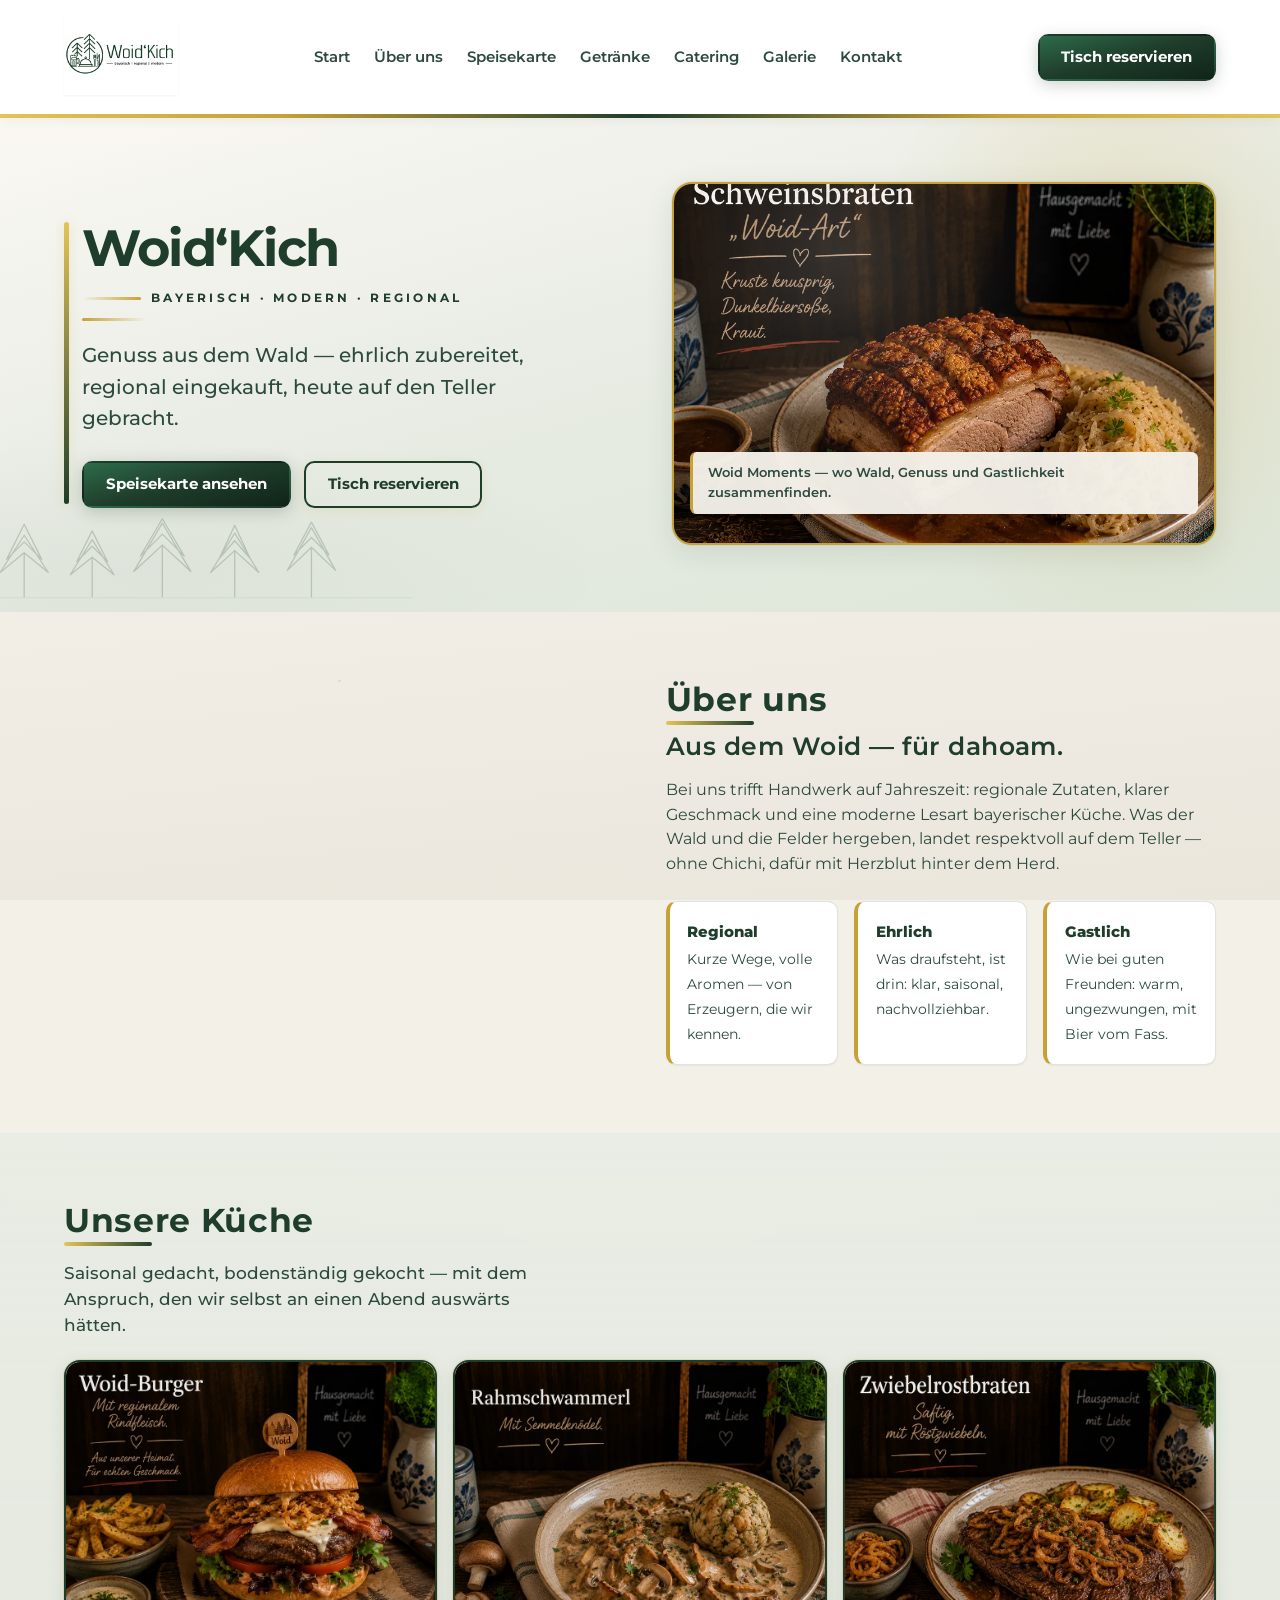
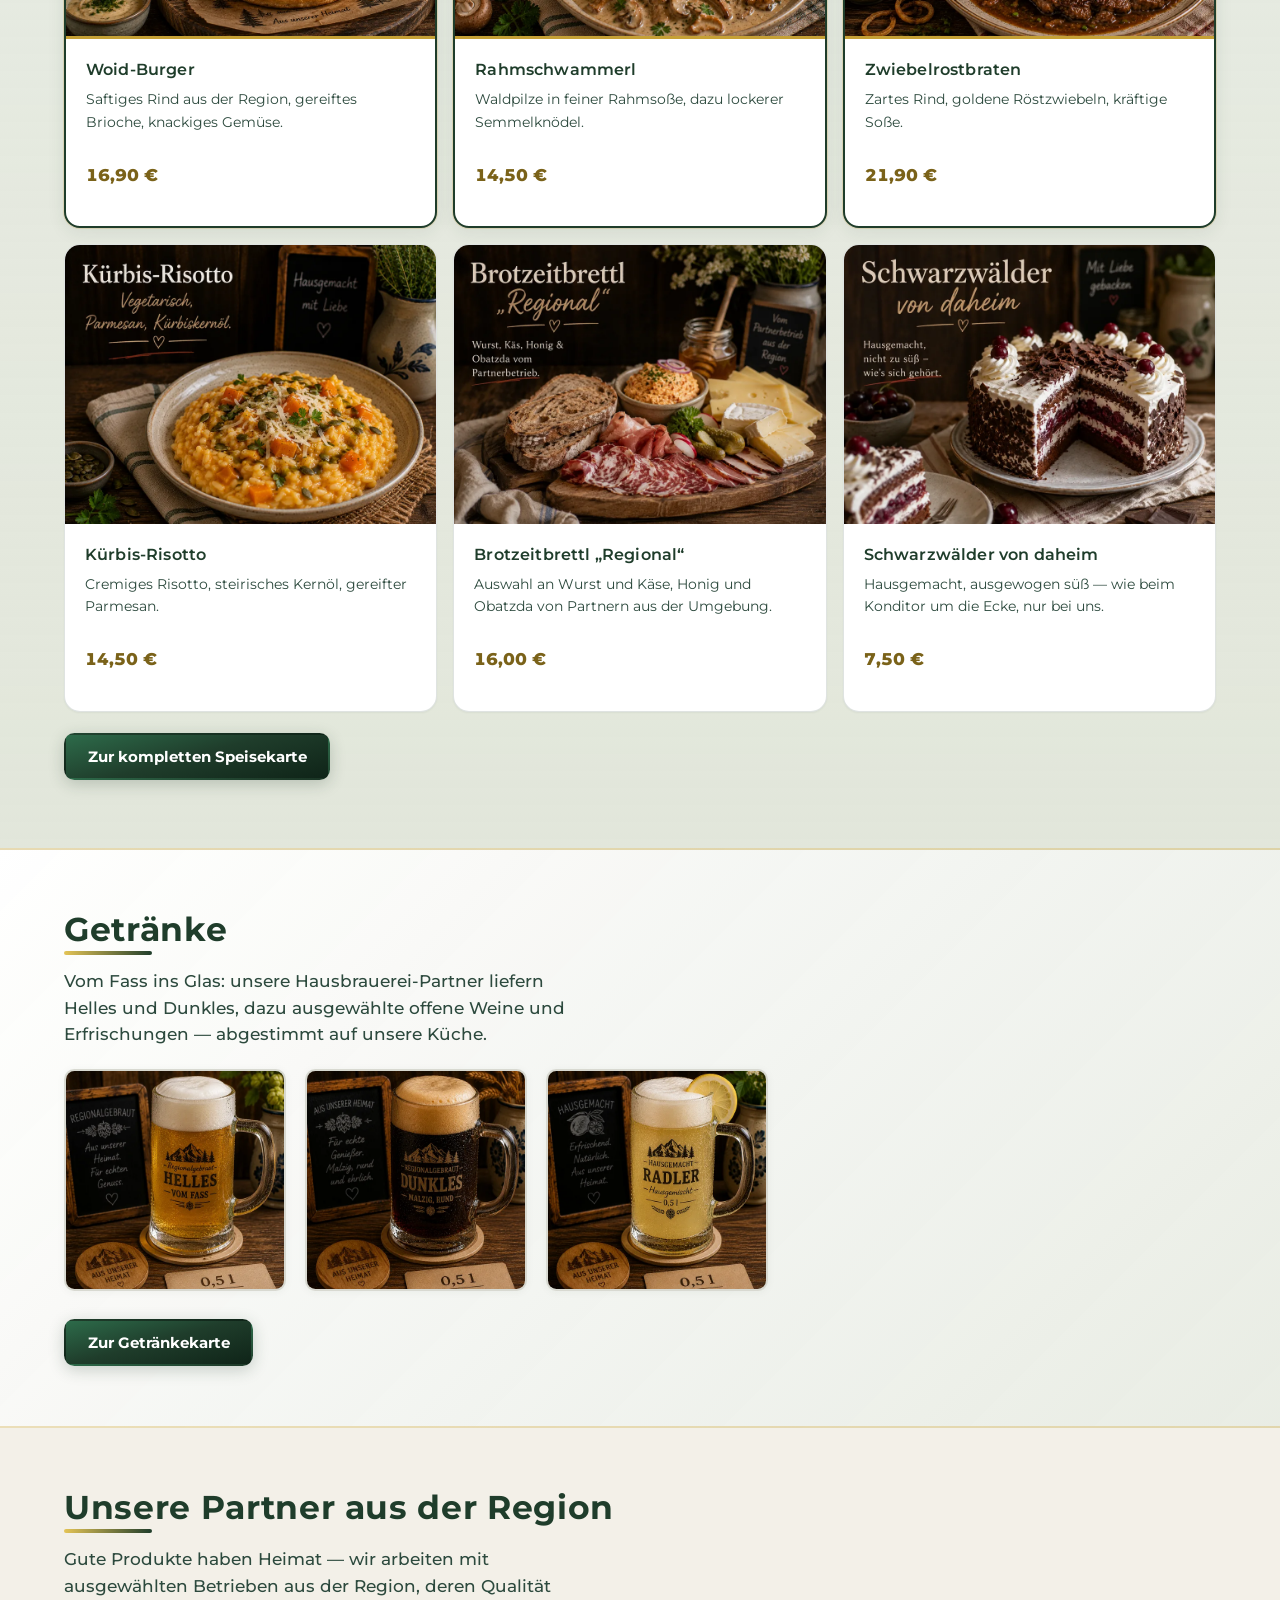
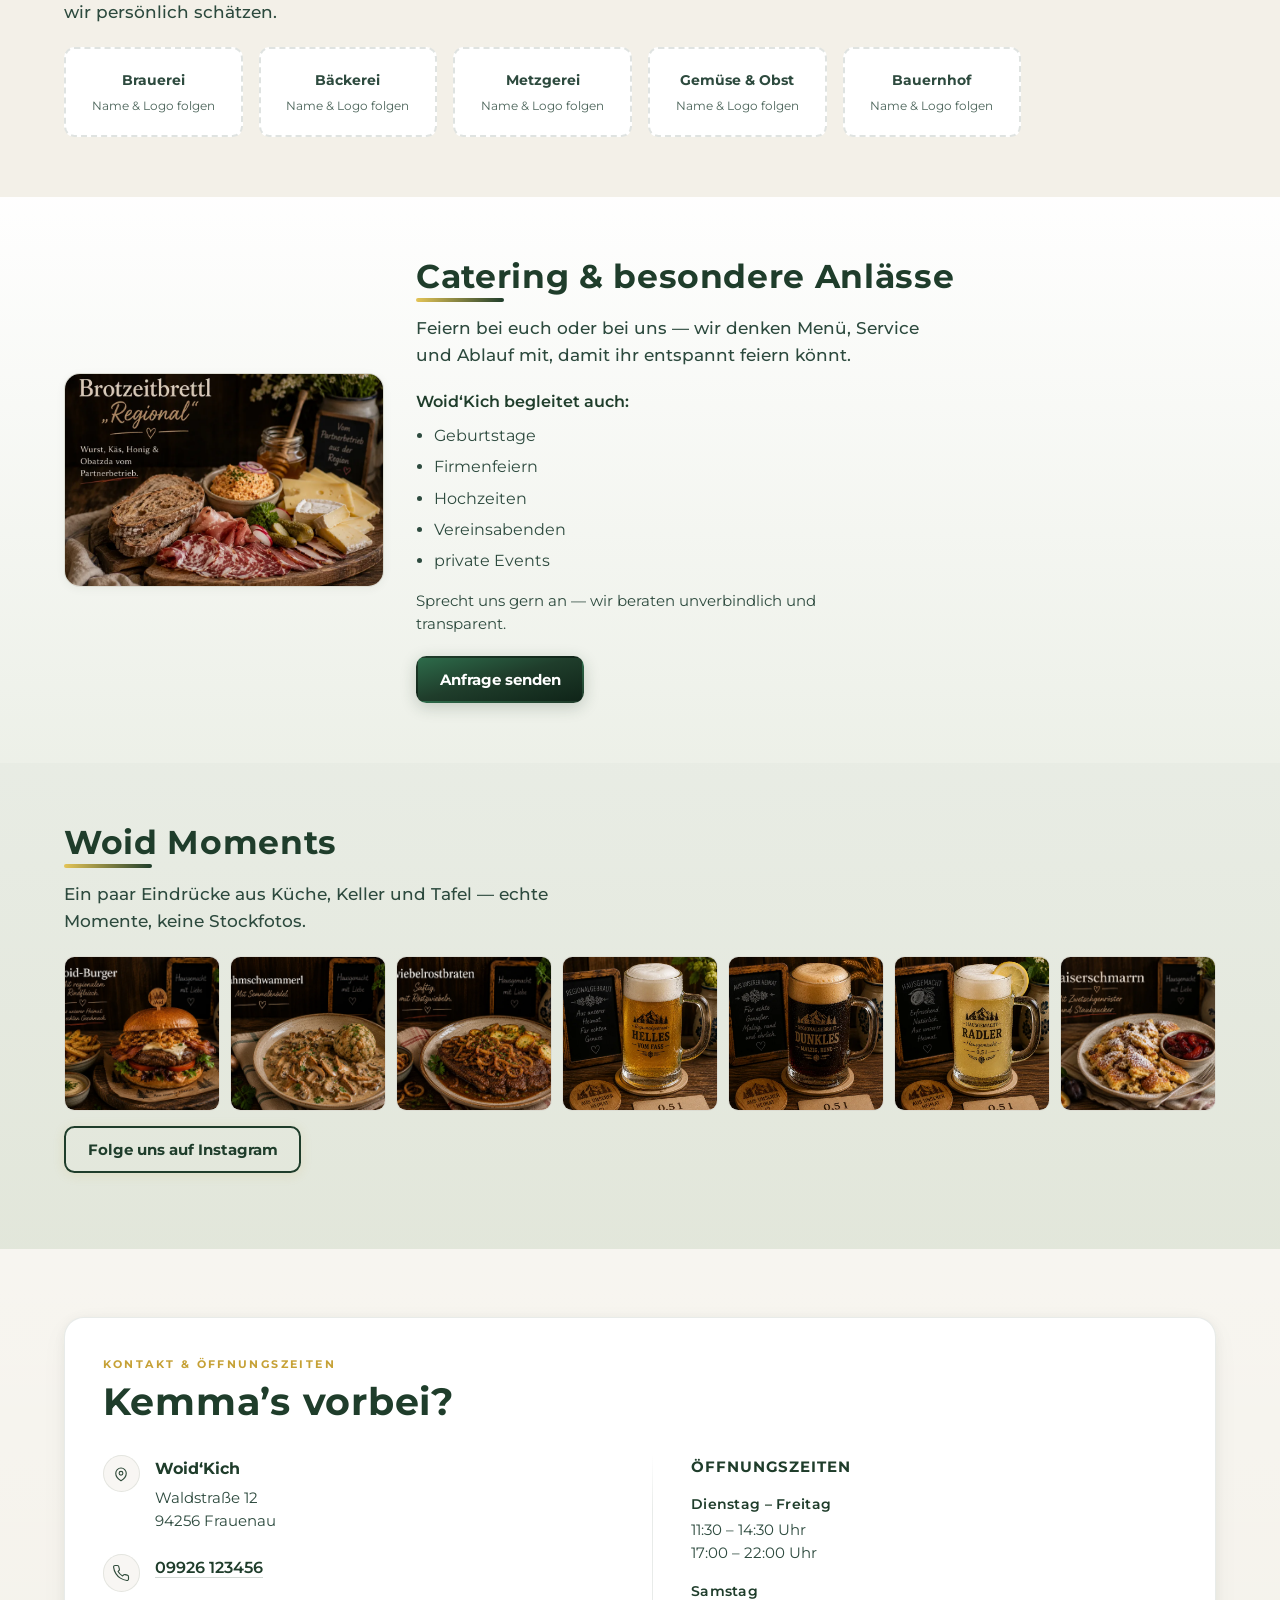
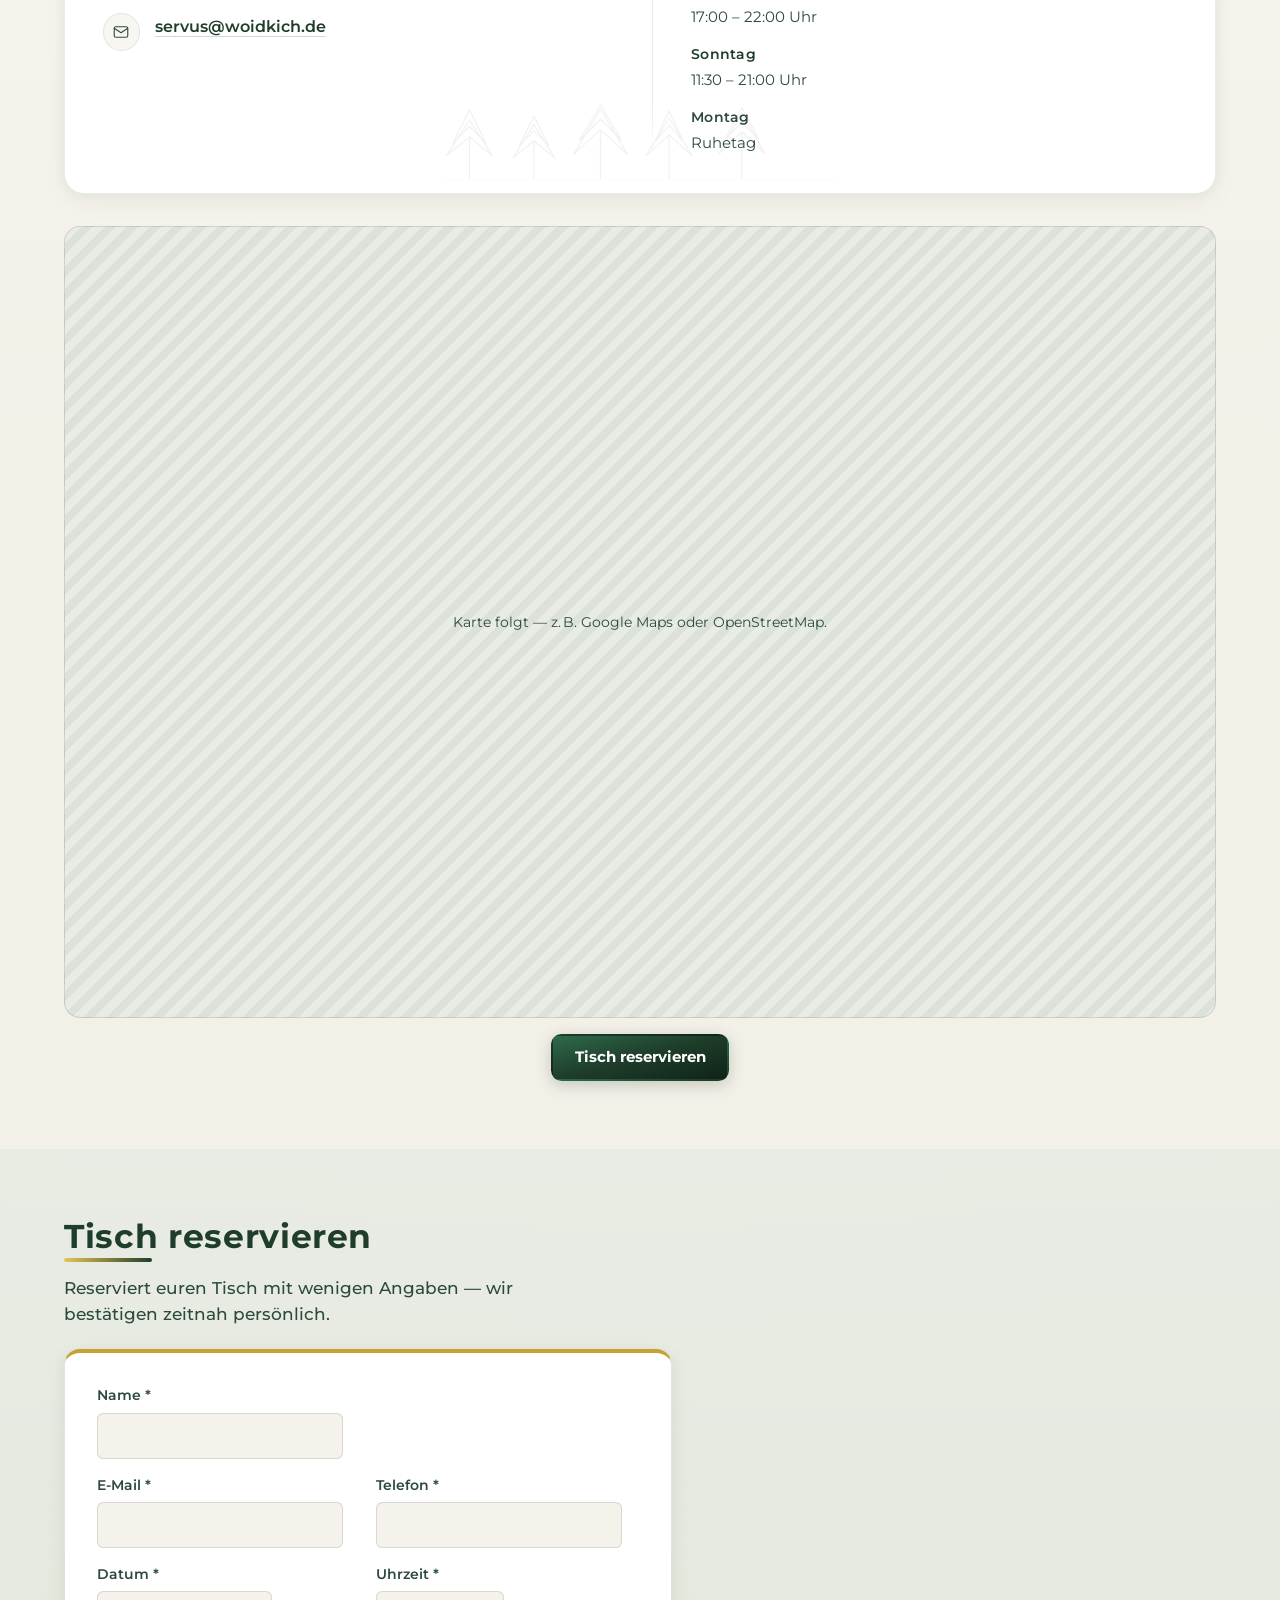
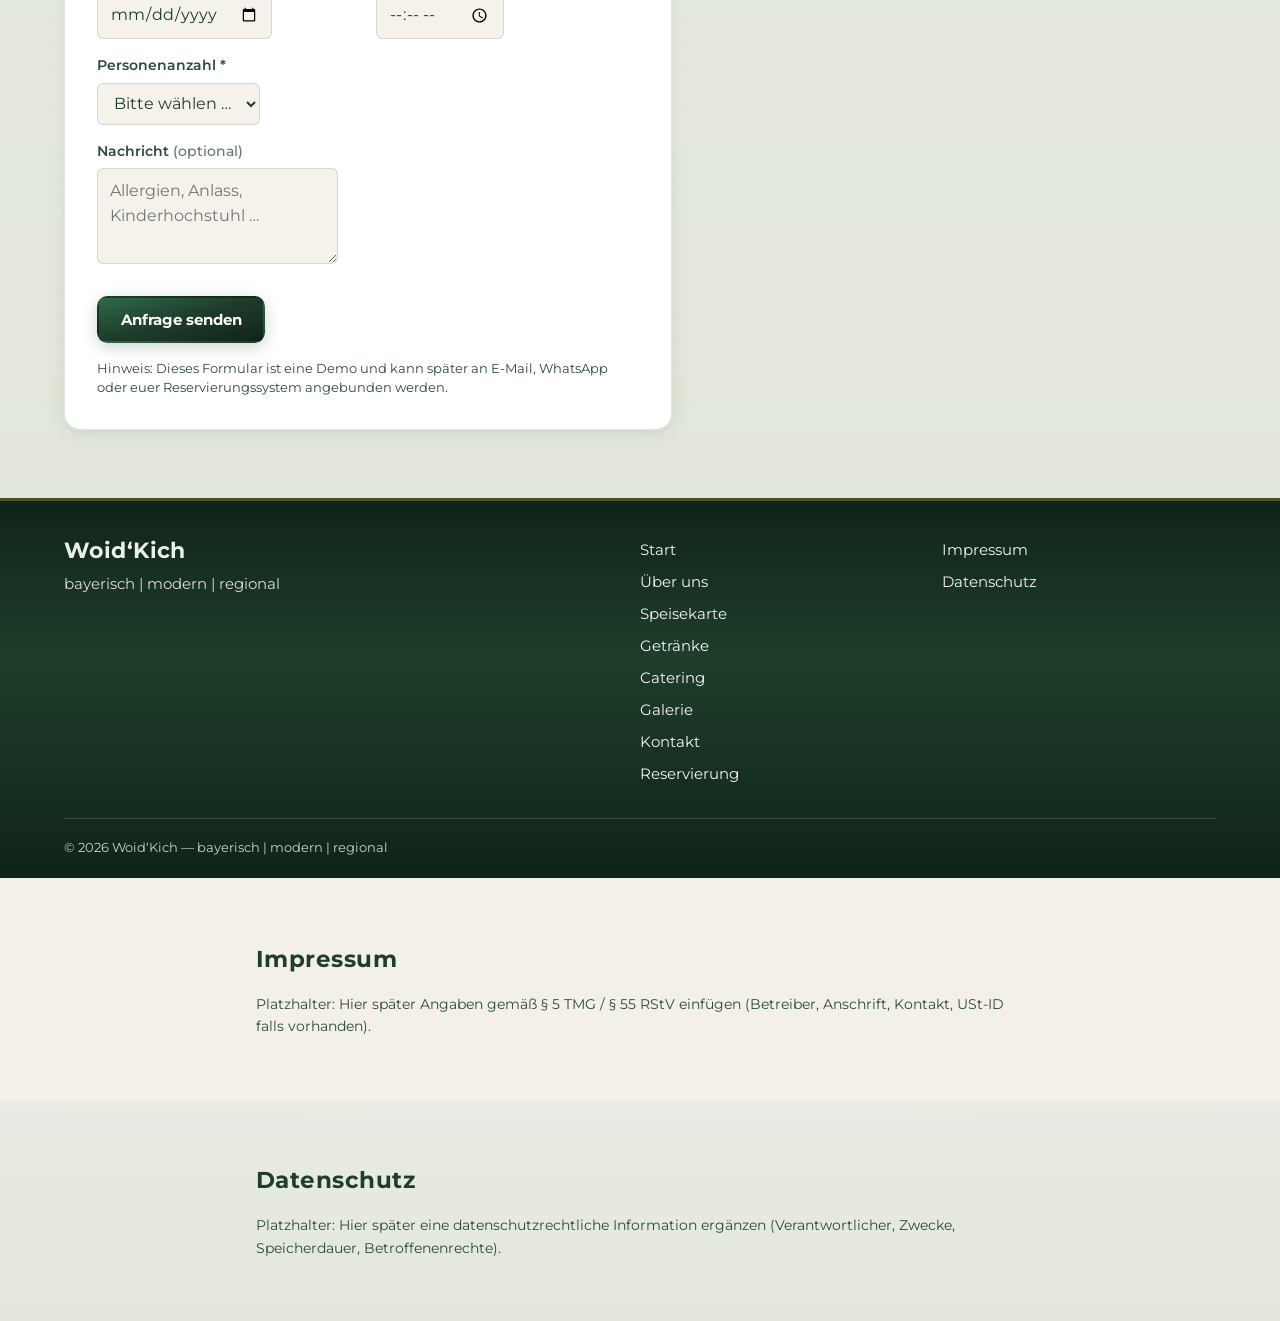
==== commit 4c305932: "Fix image paths and remove 404 asset requests" ====
--- a/index.html
+++ b/index.html
@@ -5,9 +5,11 @@
   <meta name="viewport" content="width=device-width, initial-scale=1">
   <meta name="description" content="Woid‘Kich — bayerisch · modern · regional. Waldstraße 12, 94256 Frauenau. Reservierung &amp; Speisekarte.">
   <title>Woid‘Kich — bayerisch | modern | regional</title>
+  <link rel="icon" href="logo.png" type="image/png">
   <link rel="preconnect" href="https://fonts.googleapis.com">
   <link rel="preconnect" href="https://fonts.gstatic.com" crossorigin>
   <link href="https://fonts.googleapis.com/css2?family=Montserrat:wght@400;500;600;700&display=swap" rel="stylesheet">
+  <link rel="preload" as="image" href="img/web/schweinsbraten-woid-art.webp" type="image/webp">
   <link rel="stylesheet" href="style.css">
 </head>
 <body>
@@ -16,7 +18,7 @@
   <header class="site-header">
     <div class="container header-inner">
       <a class="logo-link" href="#start" aria-label="Woid‘Kich — Zur Startseite">
-        <img src="logo.png" alt="" class="logo-img" width="480" height="148" decoding="async" fetchpriority="high">
+        <img src="logo.png" alt="" class="logo-img" width="480" height="148" decoding="async">
         <span class="logo-fallback" hidden>Woid‘Kich</span>
       </a>
       <button type="button" class="nav-toggle" aria-expanded="false" aria-controls="main-navigation" aria-label="Menü öffnen">
@@ -50,7 +52,7 @@
           </div>
         </div>
         <div class="hero__visual" role="img" aria-label="Stimmungsbild: Lokal, Wald und Genuss">
-          <img class="hero__visual-img" src="img/web/hero.webp" alt="" width="1600" height="1067" decoding="async" fetchpriority="high" sizes="(max-width: 768px) 100vw, 50vw">
+          <img class="hero__visual-img" src="img/web/schweinsbraten-woid-art.webp" alt="" width="900" height="600" decoding="async" fetchpriority="high" loading="eager" sizes="(max-width: 768px) 100vw, 50vw">
           <p class="hero__visual-caption">Woid Moments — wo Wald, Genuss und Gastlichkeit zusammenfinden.</p>
         </div>
       </div>
@@ -122,7 +124,7 @@
           </article>
           <article class="card-dish">
             <div class="card-dish__img">
-              <img src="img/web/kuerbis-risotto.webp" alt="" width="900" height="563" loading="lazy" decoding="async">
+              <img src="img/web/kurbis-risotto.webp" alt="" width="900" height="563" loading="lazy" decoding="async">
             </div>
             <div class="card-dish__body">
               <h3 class="card-dish__title">Kürbis‑Risotto</h3>
@@ -142,7 +144,7 @@
           </article>
           <article class="card-dish">
             <div class="card-dish__img">
-              <img src="img/web/schwarzwaelder.webp" alt="" width="900" height="563" loading="lazy" decoding="async">
+              <img src="img/web/schwarzwalder.webp" alt="" width="900" height="563" loading="lazy" decoding="async">
             </div>
             <div class="card-dish__body">
               <h3 class="card-dish__title">Schwarzwälder von daheim</h3>
@@ -196,7 +198,7 @@
     <section id="catering" class="section catering" aria-labelledby="catering-heading">
       <div class="container catering__grid">
         <div class="catering__visual" role="img" aria-label="Catering &amp; festliche Tafel">
-          <img src="img/web/catering.webp" alt="" width="900" height="900" loading="lazy" decoding="async">
+          <img src="img/web/brotzeitbrettl-regional.webp" alt="" width="900" height="600" loading="lazy" decoding="async">
         </div>
         <div class="catering__content">
           <h2 id="catering-heading" class="section__title">Catering &amp; besondere Anlässe</h2>
@@ -223,25 +225,25 @@
         <p class="section__lead">Ein paar Eindrücke aus Küche, Keller und Tafel — echte Momente, keine Stockfotos.</p>
         <div class="gallery-strip" role="list">
           <div class="gallery-item" role="listitem">
-            <img src="img/web/gallery-1.webp" alt="" width="560" height="560" loading="lazy" decoding="async" data-fallback-src="img/web/woid-burger.webp">
-          </div>
-          <div class="gallery-item" role="listitem">
-            <img src="img/web/gallery-2.webp" alt="" width="560" height="560" loading="lazy" decoding="async" data-fallback-src="img/web/rahmschwammerl.webp">
-          </div>
-          <div class="gallery-item" role="listitem">
-            <img src="img/web/gallery-3.webp" alt="" width="560" height="560" loading="lazy" decoding="async" data-fallback-src="img/web/zwiebelrostbraten.webp">
-          </div>
-          <div class="gallery-item" role="listitem">
-            <img src="img/web/gallery-4.webp" alt="" width="560" height="560" loading="lazy" decoding="async" data-fallback-src="img/web/helles-vom-fass.webp">
-          </div>
-          <div class="gallery-item" role="listitem">
-            <img src="img/web/gallery-5.webp" alt="" width="560" height="560" loading="lazy" decoding="async" data-fallback-src="img/web/dunkles.webp">
-          </div>
-          <div class="gallery-item" role="listitem">
-            <img src="img/web/gallery-6.webp" alt="" width="560" height="560" loading="lazy" decoding="async" data-fallback-src="img/web/kraeuterforelle-aus-dem-ofen.webp">
-          </div>
-          <div class="gallery-item" role="listitem">
-            <img src="img/web/gallery-7.webp" alt="" width="560" height="560" loading="lazy" decoding="async" data-fallback-src="img/web/kaiserschmarrn.webp">
+            <img src="img/web/woid-burger.webp" alt="" width="560" height="560" loading="lazy" decoding="async">
+          </div>
+          <div class="gallery-item" role="listitem">
+            <img src="img/web/rahmschwammerl.webp" alt="" width="560" height="560" loading="lazy" decoding="async">
+          </div>
+          <div class="gallery-item" role="listitem">
+            <img src="img/web/zwiebelrostbraten.webp" alt="" width="560" height="560" loading="lazy" decoding="async">
+          </div>
+          <div class="gallery-item" role="listitem">
+            <img src="img/web/helles-vom-fass.webp" alt="" width="560" height="560" loading="lazy" decoding="async">
+          </div>
+          <div class="gallery-item" role="listitem">
+            <img src="img/web/dunkles.webp" alt="" width="560" height="560" loading="lazy" decoding="async">
+          </div>
+          <div class="gallery-item" role="listitem">
+            <img src="img/web/radler.webp" alt="" width="560" height="560" loading="lazy" decoding="async">
+          </div>
+          <div class="gallery-item" role="listitem">
+            <img src="img/web/kaiserschmarrn.webp" alt="" width="560" height="560" loading="lazy" decoding="async">
           </div>
         </div>
         <p class="gallery-cta">
--- a/style.css
+++ b/style.css
@@ -17,9 +17,9 @@
   --radius-lg: 1rem;
   --radius-md: 0.65rem;
   --radius-sm: 0.4rem;
-  --shadow-soft: 0 1px 3px rgba(31, 61, 43, 0.07);
-  --shadow-lift: 0 14px 40px rgba(31, 61, 43, 0.14);
-  --shadow-btn: 0 6px 20px rgba(31, 61, 43, 0.28);
+  --shadow-soft: 0 1px 2px rgba(31, 61, 43, 0.06);
+  --shadow-lift: 0 8px 28px rgba(31, 61, 43, 0.1);
+  --shadow-btn: 0 4px 16px rgba(31, 61, 43, 0.22);
   --font-sans: "Montserrat", system-ui, -apple-system, "Segoe UI", Roboto, Ubuntu, Cantarell, "Noto Sans", sans-serif;
   /* Eine Familie: klar, modern, gut lesbar — kein Fraktur- / Serif-Spiel */
   --font-heading: var(--font-sans);
@@ -44,14 +44,9 @@
 }
 
 html {
-  scroll-behavior: smooth;
+  /* kein globales smooth: weniger Scroll-Jank, besseres INP auf schwächerer Hardware */
+  scroll-behavior: auto;
   overflow-x: clip;
-}
-
-@media (prefers-reduced-motion: reduce) {
-  html {
-    scroll-behavior: auto;
-  }
 }
 
 body {
@@ -62,10 +57,8 @@
   color: var(--color-text);
   background-color: #f3f0e8;
   background-image:
-    radial-gradient(ellipse 85% 55% at 12% 88%, rgba(31, 61, 43, 0.045), transparent 50%),
-    radial-gradient(ellipse 100% 80% at 100% 0%, rgba(198, 161, 54, 0.11), transparent 52%),
-    radial-gradient(ellipse 72% 58% at 0% 100%, rgba(31, 61, 43, 0.055), transparent 48%),
-    linear-gradient(175deg, #faf8f4 0%, var(--color-cream) 35%, #ebe6dc 100%);
+    radial-gradient(ellipse 90% 70% at 100% 0%, rgba(198, 161, 54, 0.09), transparent 50%),
+    linear-gradient(175deg, #faf8f4 0%, var(--color-cream) 40%, #ebe6dc 100%);
   background-attachment: fixed;
   overflow-x: clip;
 }
@@ -149,10 +142,9 @@
   position: sticky;
   top: 0;
   z-index: 1000;
-  background: rgba(255, 255, 255, 0.97);
-  backdrop-filter: blur(8px);
-  -webkit-backdrop-filter: blur(8px);
-  box-shadow: 0 6px 28px rgba(31, 61, 43, 0.08);
+  /* kein backdrop-filter: weniger GPU/Paint, bessere Mobile-Performance */
+  background: rgba(255, 255, 255, 0.98);
+  box-shadow: 0 2px 12px rgba(31, 61, 43, 0.06);
 }
 
 .site-header::after {
@@ -201,9 +193,7 @@
   max-width: min(88vw, 480px);
   object-fit: contain;
   object-position: left center;
-  /* Transparentes PNG: minimaler Kontur-Schatten, damit feine Linien auf Weiß lesbar bleiben */
-  filter: drop-shadow(0 1px 1px rgba(31, 61, 43, 0.07))
-    drop-shadow(0 2px 8px rgba(31, 61, 43, 0.06));
+  box-shadow: 0 1px 2px rgba(31, 61, 43, 0.05);
 }
 
 .logo-img[hidden] {
@@ -385,24 +375,24 @@
   cursor: pointer;
   text-decoration: none;
   transition:
-    background 0.25s var(--ease-out),
-    color 0.25s var(--ease-out),
-    border-color 0.25s var(--ease-out),
-    box-shadow 0.25s var(--ease-out),
-    transform 0.25s var(--ease-out);
+    background 0.2s var(--ease-out),
+    color 0.2s var(--ease-out),
+    border-color 0.2s var(--ease-out),
+    box-shadow 0.2s var(--ease-out),
+    transform 0.2s var(--ease-out);
 }
 
 .btn--primary {
-  background: linear-gradient(165deg, #2d6b4a 0%, var(--color-brand) 45%, var(--color-brand-deep) 100%);
+  background: linear-gradient(165deg, #2d6b4a 0%, var(--color-brand) 48%, var(--color-brand-deep) 100%);
   color: var(--color-white);
   box-shadow: var(--shadow-btn);
 }
 
 .btn--primary:hover {
-  background: linear-gradient(165deg, #368058 0%, var(--color-brand) 40%, var(--color-brand-deep) 100%);
+  background: linear-gradient(165deg, #368058 0%, var(--color-brand) 42%, var(--color-brand-deep) 100%);
   color: var(--color-white);
   text-decoration: none;
-  box-shadow: 0 10px 28px rgba(31, 61, 43, 0.38);
+  box-shadow: 0 6px 20px rgba(31, 61, 43, 0.28);
 }
 
 .btn--ghost {
@@ -422,7 +412,7 @@
 @media (prefers-reduced-motion: no-preference) {
   .btn--primary:hover,
   .btn--ghost:hover {
-    transform: translateY(-2px);
+    transform: translateY(-1px);
   }
 }
 
@@ -443,9 +433,8 @@
   padding: clamp(2.1rem, 5vw, 4.25rem) 0 calc(var(--space-section) * 0.92 + 0.25rem);
   overflow: hidden;
   background:
-    radial-gradient(ellipse 70% 50% at 15% 95%, rgba(31, 61, 43, 0.055), transparent 52%),
-    linear-gradient(118deg, rgba(31, 61, 43, 0.028) 0%, transparent 44%),
-    linear-gradient(165deg, #faf8f3 0%, var(--color-muted) 42%, #d8e2d4 72%, var(--color-cream) 100%);
+    radial-gradient(ellipse 72% 55% at 12% 92%, rgba(31, 61, 43, 0.045), transparent 50%),
+    linear-gradient(165deg, #faf8f3 0%, var(--color-muted) 48%, #dde6d8 100%);
 }
 
 .hero::before {
@@ -468,8 +457,7 @@
   width: min(72vw, 440px);
   height: clamp(100px, 22vw, 168px);
   background: url("img/trees-hero.svg") no-repeat left bottom / contain;
-  opacity: 0.24;
-  filter: drop-shadow(0 10px 24px rgba(31, 61, 43, 0.08));
+  opacity: 0.22;
   pointer-events: none;
   z-index: 0;
 }
@@ -497,7 +485,7 @@
   width: 5px;
   border-radius: 3px;
   background: linear-gradient(180deg, var(--color-gold-bright), var(--color-brand));
-  box-shadow: 0 0 20px rgba(198, 161, 54, 0.45);
+  box-shadow: 0 0 12px rgba(198, 161, 54, 0.22);
 }
 
 .hero__eyebrow {
@@ -508,7 +496,7 @@
   color: var(--color-brand);
   margin: 0 0 0.4rem;
   letter-spacing: -0.03em;
-  text-shadow: 0 1px 0 rgba(255, 255, 255, 0.4), 0 6px 24px rgba(31, 61, 43, 0.06);
+  text-shadow: 0 1px 0 rgba(255, 255, 255, 0.35);
 }
 
 .hero__tagline {
@@ -557,12 +545,15 @@
 .hero__visual {
   border-radius: calc(var(--radius-lg) + 4px);
   overflow: hidden;
-  border: 3px solid var(--color-gold);
-  box-shadow: var(--shadow-lift), 0 0 0 1px rgba(31, 61, 43, 0.06);
-  aspect-ratio: 4 / 3;
-  background:
-    linear-gradient(145deg, rgba(198, 161, 54, 0.18) 0%, transparent 45%),
-    linear-gradient(135deg, #143d28 0%, var(--color-brand) 38%, #2d6b4a 72%, var(--color-brand-deep) 100%);
+  border: 2px solid var(--color-gold);
+  box-shadow: var(--shadow-lift), 0 0 0 1px rgba(31, 61, 43, 0.05);
+  /* 3:2-Rahmen (Hero-Bild: schweinsbraten-woid-art.webp o. ä.) — gleiche Ratio = weniger CLS */
+  aspect-ratio: 3 / 2;
+  width: 100%;
+  max-width: 100%;
+  /* Reservierter Platz bis Hero-WebP geladen */
+  min-height: 0;
+  background: linear-gradient(145deg, rgba(31, 61, 43, 0.12), var(--color-brand-deep));
   position: relative;
 }
 
@@ -581,8 +572,7 @@
   position: absolute;
   inset: 0;
   z-index: 1;
-  background: radial-gradient(circle at 28% 18%, rgba(255, 255, 255, 0.28), transparent 42%),
-    radial-gradient(circle at 72% 82%, rgba(0, 0, 0, 0.22), transparent 42%);
+  background: radial-gradient(circle at 30% 20%, rgba(255, 255, 255, 0.18), transparent 48%);
   pointer-events: none;
 }
 
@@ -626,8 +616,7 @@
 
   .hero__visual {
     order: -1;
-    max-height: 240px;
-    aspect-ratio: 16 / 10;
+    aspect-ratio: 3 / 2;
   }
 
   .hero__visual.media-missing {
@@ -734,8 +723,8 @@
 
 @media (prefers-reduced-motion: no-preference) {
   .value-card:hover {
-    box-shadow: var(--shadow-lift);
-    transform: translateY(-3px);
+    box-shadow: 0 6px 20px rgba(31, 61, 43, 0.08);
+    transform: translateY(-2px);
   }
 }
 
@@ -778,17 +767,18 @@
   box-shadow: var(--shadow-soft);
   display: flex;
   flex-direction: column;
+  min-height: 100%;
   transition:
-    box-shadow 0.26s var(--ease-out),
-    transform 0.26s var(--ease-out),
-    border-color 0.26s var(--ease-out);
+    box-shadow 0.22s var(--ease-out),
+    transform 0.22s var(--ease-out),
+    border-color 0.22s var(--ease-out);
 }
 
 @media (prefers-reduced-motion: no-preference) {
   .card-dish:hover {
-    transform: translateY(-4px);
-    box-shadow: 0 10px 32px rgba(31, 61, 43, 0.1);
-    border-color: rgba(198, 161, 54, 0.45);
+    transform: translateY(-2px);
+    box-shadow: 0 6px 22px rgba(31, 61, 43, 0.09);
+    border-color: rgba(198, 161, 54, 0.4);
   }
 }
 
@@ -805,10 +795,8 @@
   width: 100%;
   height: 100%;
   object-fit: cover;
-  object-position: 50% 42%;
+  object-position: 50% 40%;
   display: block;
-  transform: scale(1.02);
-  transform-origin: center 40%;
 }
 
 .card-dish__img.media-missing {
@@ -861,7 +849,7 @@
 
 .card-dish--featured {
   border: 2px solid var(--color-brand);
-  box-shadow: 0 6px 28px rgba(31, 61, 43, 0.12), 0 0 0 1px rgba(198, 161, 54, 0.28);
+  box-shadow: 0 4px 18px rgba(31, 61, 43, 0.09), 0 0 0 1px rgba(198, 161, 54, 0.22);
 }
 
 .card-dish--featured .card-dish__img {
@@ -869,8 +857,7 @@
 }
 
 .getraenke-teaser {
-  background: linear-gradient(135deg, rgba(255, 255, 255, 0.97), rgba(232, 236, 228, 0.95)),
-    radial-gradient(ellipse 90% 120% at 0% 50%, rgba(198, 161, 54, 0.16), transparent 55%);
+  background: linear-gradient(135deg, rgba(255, 255, 255, 0.98), rgba(232, 236, 228, 0.92));
   border-block: 2px solid rgba(198, 161, 54, 0.35);
 }
 
@@ -980,7 +967,7 @@
     border-style: solid;
     border-color: rgba(198, 161, 54, 0.65);
     box-shadow: var(--shadow-soft);
-    transform: translateY(-2px);
+    transform: translateY(-1px);
   }
 }
 
@@ -995,9 +982,7 @@
 
 /* ——— Catering & Events ——— */
 .catering {
-  background:
-    linear-gradient(180deg, rgba(255, 255, 255, 0.94) 0%, rgba(236, 240, 232, 0.88) 100%),
-    radial-gradient(ellipse 55% 70% at 8% 45%, rgba(31, 61, 43, 0.04), transparent 58%);
+  background: linear-gradient(180deg, rgba(255, 255, 255, 0.96) 0%, rgba(236, 240, 232, 0.9) 100%);
 }
 
 .catering__grid {
@@ -1011,19 +996,19 @@
   position: relative;
   border-radius: var(--radius-lg);
   border: 1px solid rgba(31, 61, 43, 0.1);
-  aspect-ratio: 1 / 1;
-  max-height: min(42vw, 15.5rem);
+  aspect-ratio: 3 / 2;
+  max-height: min(38vw, 14rem);
   min-height: 0;
   overflow: hidden;
   background: var(--media-fallback-soft);
-  box-shadow: 0 2px 14px rgba(31, 61, 43, 0.06), inset 0 0 0 1px rgba(255, 255, 255, 0.45);
+  box-shadow: 0 2px 10px rgba(31, 61, 43, 0.05), inset 0 0 0 1px rgba(255, 255, 255, 0.45);
 }
 
 .catering__visual img {
   width: 100%;
   height: 100%;
   object-fit: cover;
-  object-position: 50% 45%;
+  object-position: 50% 38%;
   display: block;
 }
 
@@ -1069,8 +1054,8 @@
 
   .catering__visual {
     max-height: 12rem;
-    aspect-ratio: 16 / 9;
-    max-width: 20rem;
+    aspect-ratio: 3 / 2;
+    max-width: min(20rem, 100%);
     margin-inline: auto;
   }
 
@@ -1085,6 +1070,7 @@
   display: grid;
   grid-template-columns: repeat(7, minmax(0, 1fr));
   gap: 0.65rem;
+  overscroll-behavior-x: contain;
 }
 
 .gallery-item {
@@ -1096,9 +1082,8 @@
   min-height: 4rem;
   background: var(--media-fallback-soft);
   transition:
-    transform 0.28s var(--ease-out),
-    box-shadow 0.28s var(--ease-out),
-    border-color 0.28s var(--ease-out);
+    box-shadow 0.22s var(--ease-out),
+    border-color 0.22s var(--ease-out);
 }
 
 .gallery-item.media-missing {
@@ -1107,9 +1092,8 @@
 
 @media (prefers-reduced-motion: no-preference) {
   .gallery-item:hover {
-    transform: scale(1.02);
-    box-shadow: 0 8px 26px rgba(31, 61, 43, 0.1);
-    border-color: rgba(198, 161, 54, 0.42);
+    box-shadow: 0 4px 16px rgba(31, 61, 43, 0.08);
+    border-color: rgba(198, 161, 54, 0.4);
     z-index: 1;
   }
 }
@@ -1120,7 +1104,7 @@
   width: 100%;
   height: 100%;
   object-fit: cover;
-  object-position: 50% 42%;
+  object-position: 50% 38%;
   display: block;
   z-index: 1;
 }
@@ -1178,11 +1162,11 @@
   background: var(--color-white);
   border: 1px solid rgba(31, 61, 43, 0.1);
   border-radius: calc(var(--radius-lg) + 4px);
-  padding: clamp(1.65rem, 4vw, 2.65rem);
+  padding: clamp(1.5rem, 3.5vw, 2.35rem);
   box-shadow:
     0 1px 0 rgba(255, 255, 255, 0.85) inset,
-    0 2px 16px rgba(31, 61, 43, 0.06),
-    0 12px 40px rgba(31, 61, 43, 0.05);
+    0 2px 12px rgba(31, 61, 43, 0.05),
+    0 8px 28px rgba(31, 61, 43, 0.04);
   overflow: hidden;
 }
 
@@ -1409,7 +1393,7 @@
   border: 1px solid var(--color-border);
   border-radius: var(--radius-lg);
   padding: clamp(1.25rem, 3vw, 2rem);
-  box-shadow: 0 2px 14px rgba(31, 61, 43, 0.06), 0 10px 36px rgba(31, 61, 43, 0.07);
+  box-shadow: 0 2px 10px rgba(31, 61, 43, 0.05), 0 6px 24px rgba(31, 61, 43, 0.05);
   max-width: 38rem;
   border-top: 4px solid var(--color-gold);
 }
@@ -1519,12 +1503,11 @@
 
 /* ——— Footer & Legal ——— */
 .site-footer {
-  background: radial-gradient(ellipse 80% 120% at 50% 0%, rgba(198, 161, 54, 0.15), transparent 55%),
-    linear-gradient(180deg, var(--color-brand-deep) 0%, var(--color-brand) 45%, var(--color-brand-deep) 100%);
+  background: linear-gradient(180deg, var(--color-brand-deep) 0%, var(--color-brand) 42%, var(--color-brand-deep) 100%);
   color: rgba(255, 255, 255, 0.92);
-  padding: clamp(2rem, 4.5vw, 3.25rem) 0 1.75rem;
+  padding: clamp(1.65rem, 3.5vw, 2.5rem) 0 1.35rem;
   margin-top: 0;
-  box-shadow: inset 0 4px 0 rgba(228, 196, 86, 0.32);
+  box-shadow: inset 0 3px 0 rgba(228, 196, 86, 0.28);
 }
 
 .site-footer a {
@@ -1540,8 +1523,8 @@
 .footer-grid {
   display: grid;
   grid-template-columns: 2fr 1fr 1fr;
-  gap: 2rem;
-  padding-bottom: 2rem;
+  gap: clamp(1.25rem, 3vw, 1.75rem);
+  padding-bottom: 1.5rem;
   border-bottom: 1px solid rgba(255, 255, 255, 0.15);
 }
 
@@ -1575,8 +1558,8 @@
 }
 
 .footer-copy {
-  padding-top: 1.5rem;
-  font-size: 0.85rem;
+  padding-top: 1.1rem;
+  font-size: 0.82rem;
   opacity: 0.85;
   margin: 0;
 }
@@ -1630,7 +1613,6 @@
   height: clamp(72px, 16vw, 120px);
   background: url("img/trees-hero.svg") no-repeat left bottom / contain;
   opacity: 0.16;
-  filter: drop-shadow(0 8px 20px rgba(31, 61, 43, 0.06));
   pointer-events: none;
   z-index: 0;
 }
@@ -1757,7 +1739,7 @@
   width: 100%;
   height: 100%;
   object-fit: cover;
-  object-position: 50% 42%;
+  object-position: 50% 38%;
   display: block;
 }
 
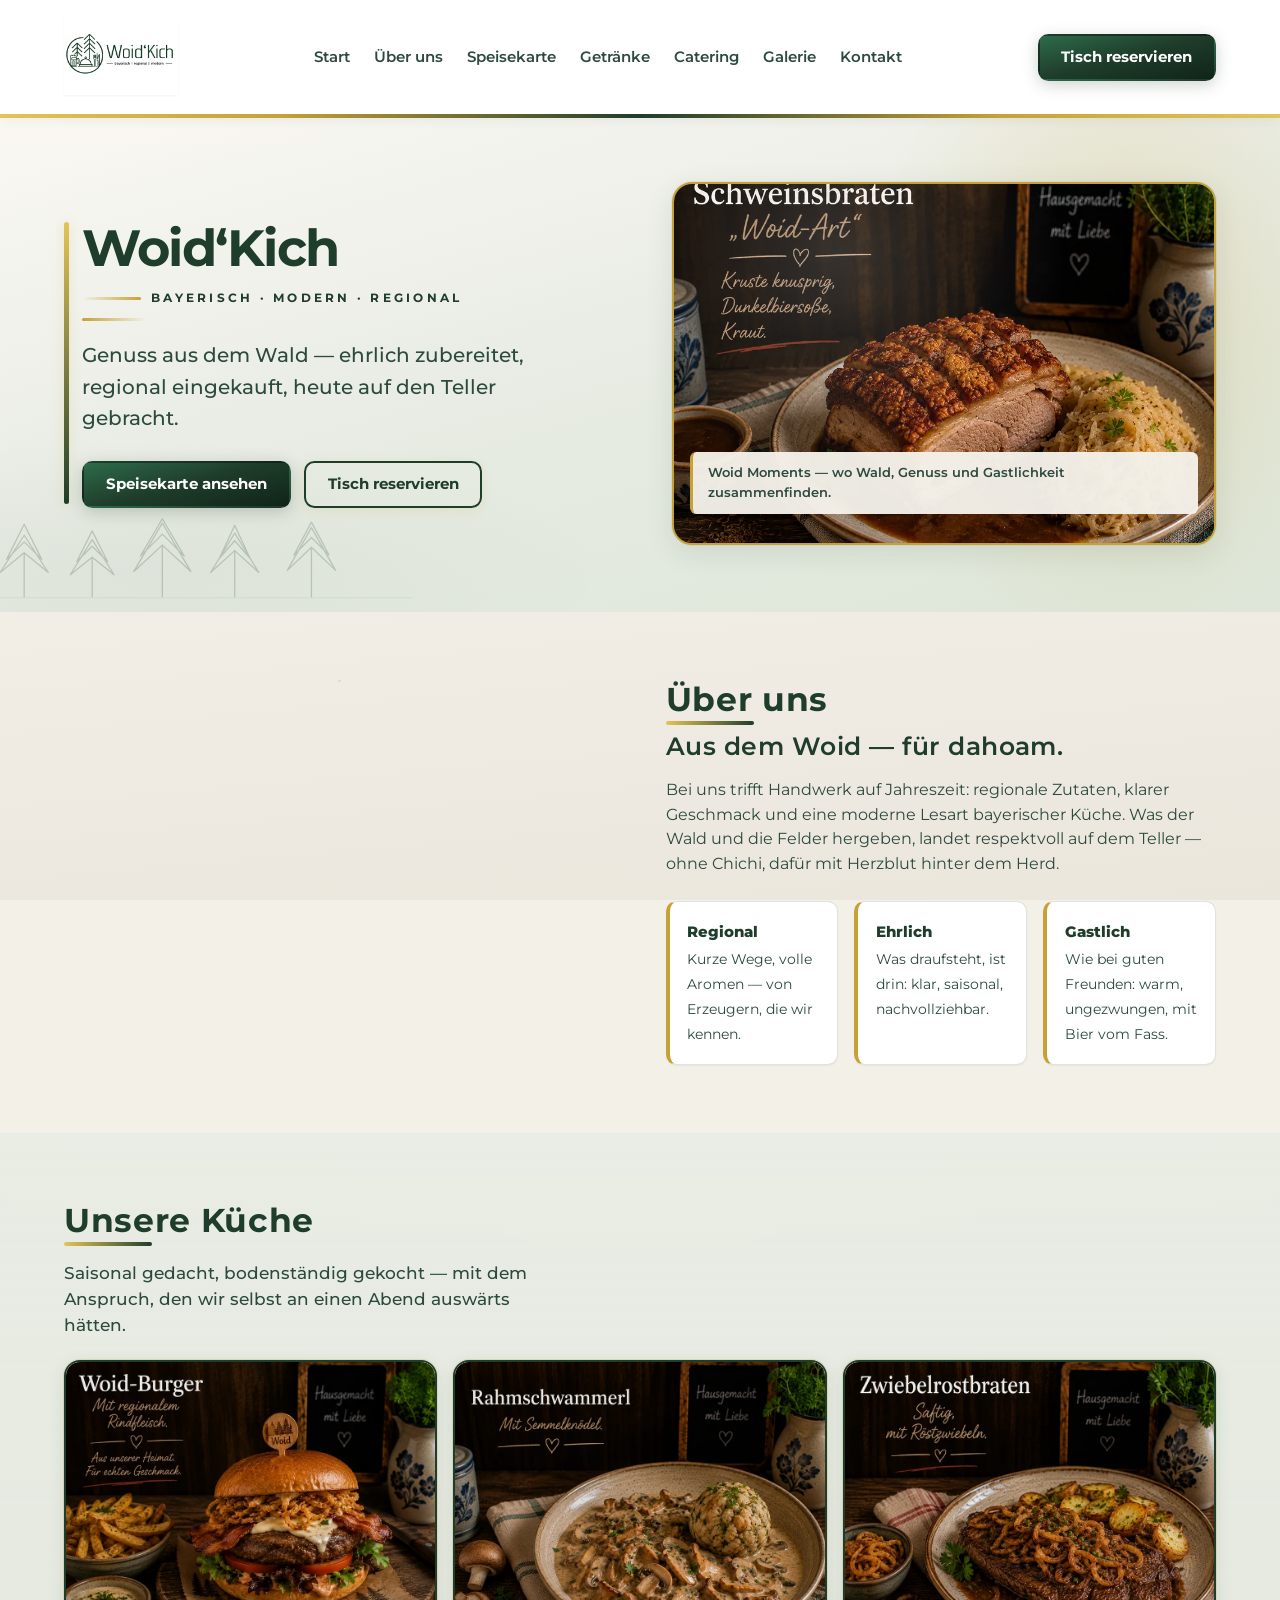
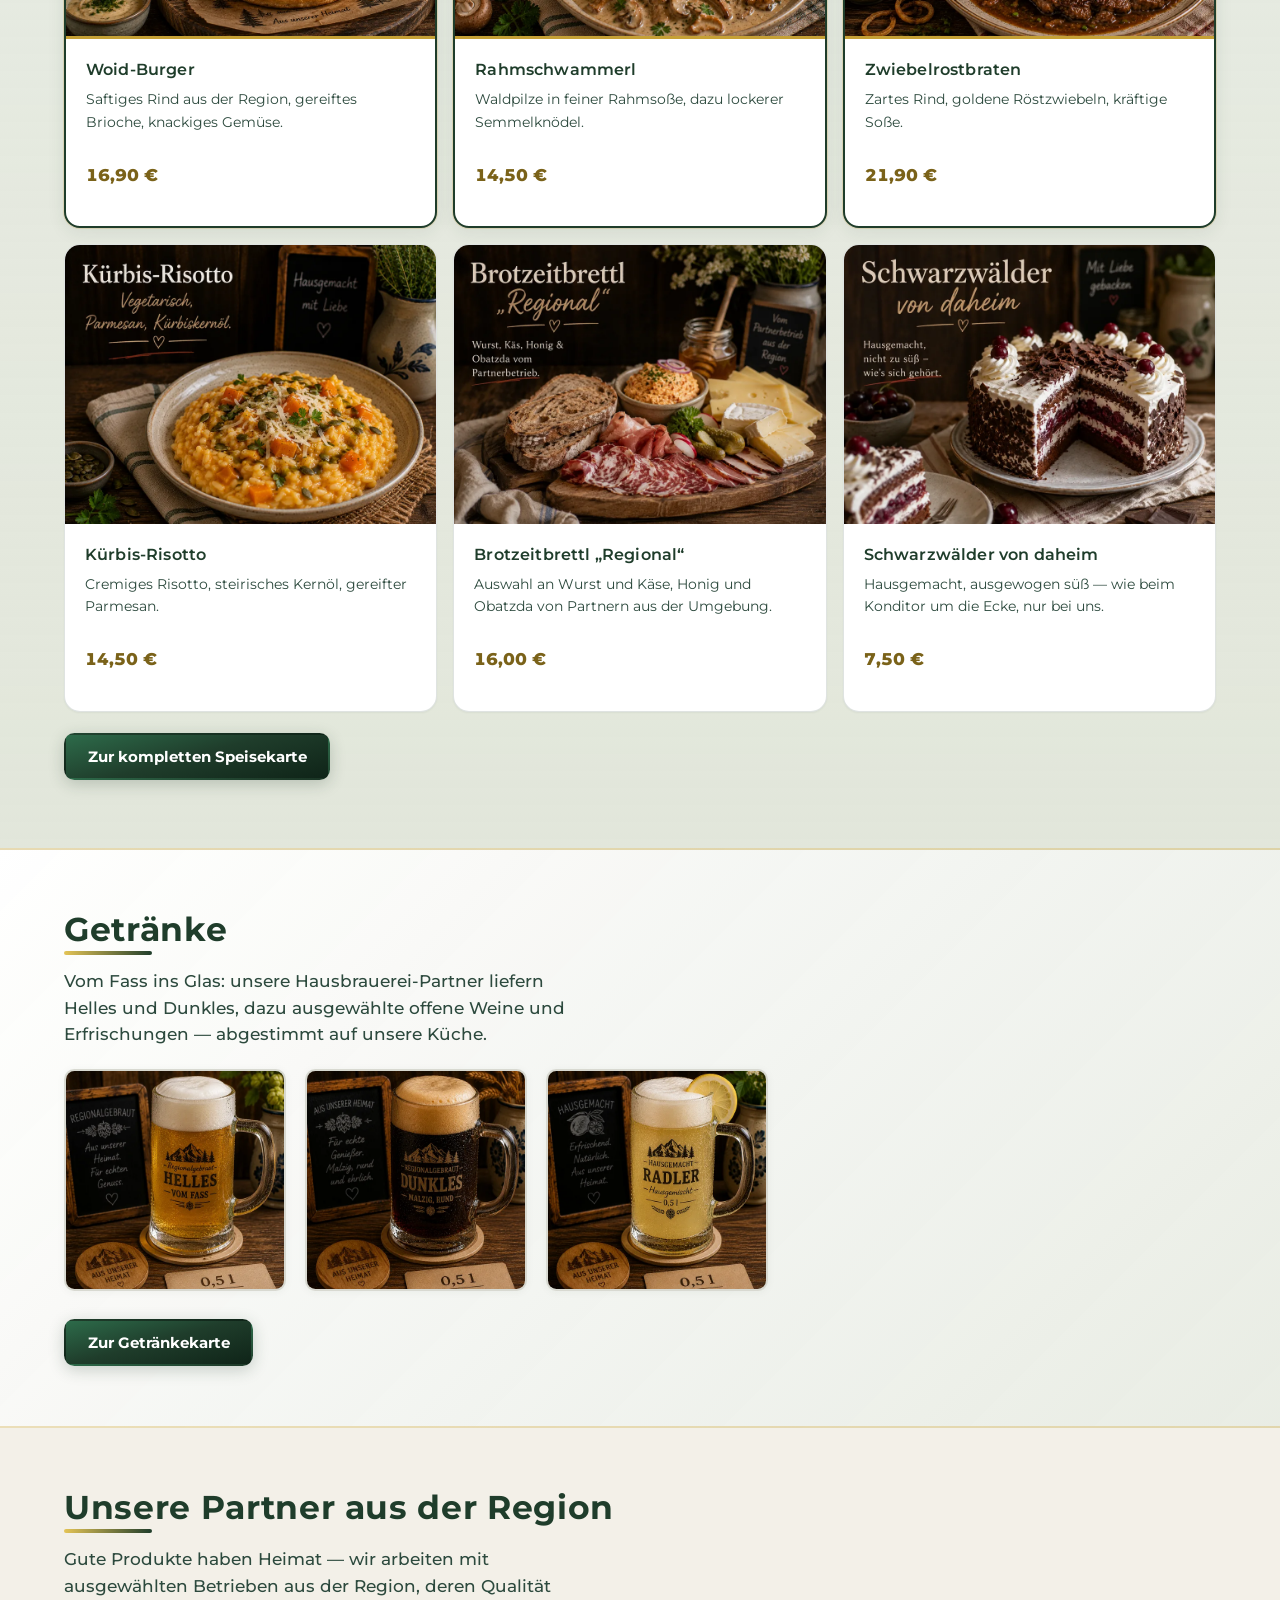
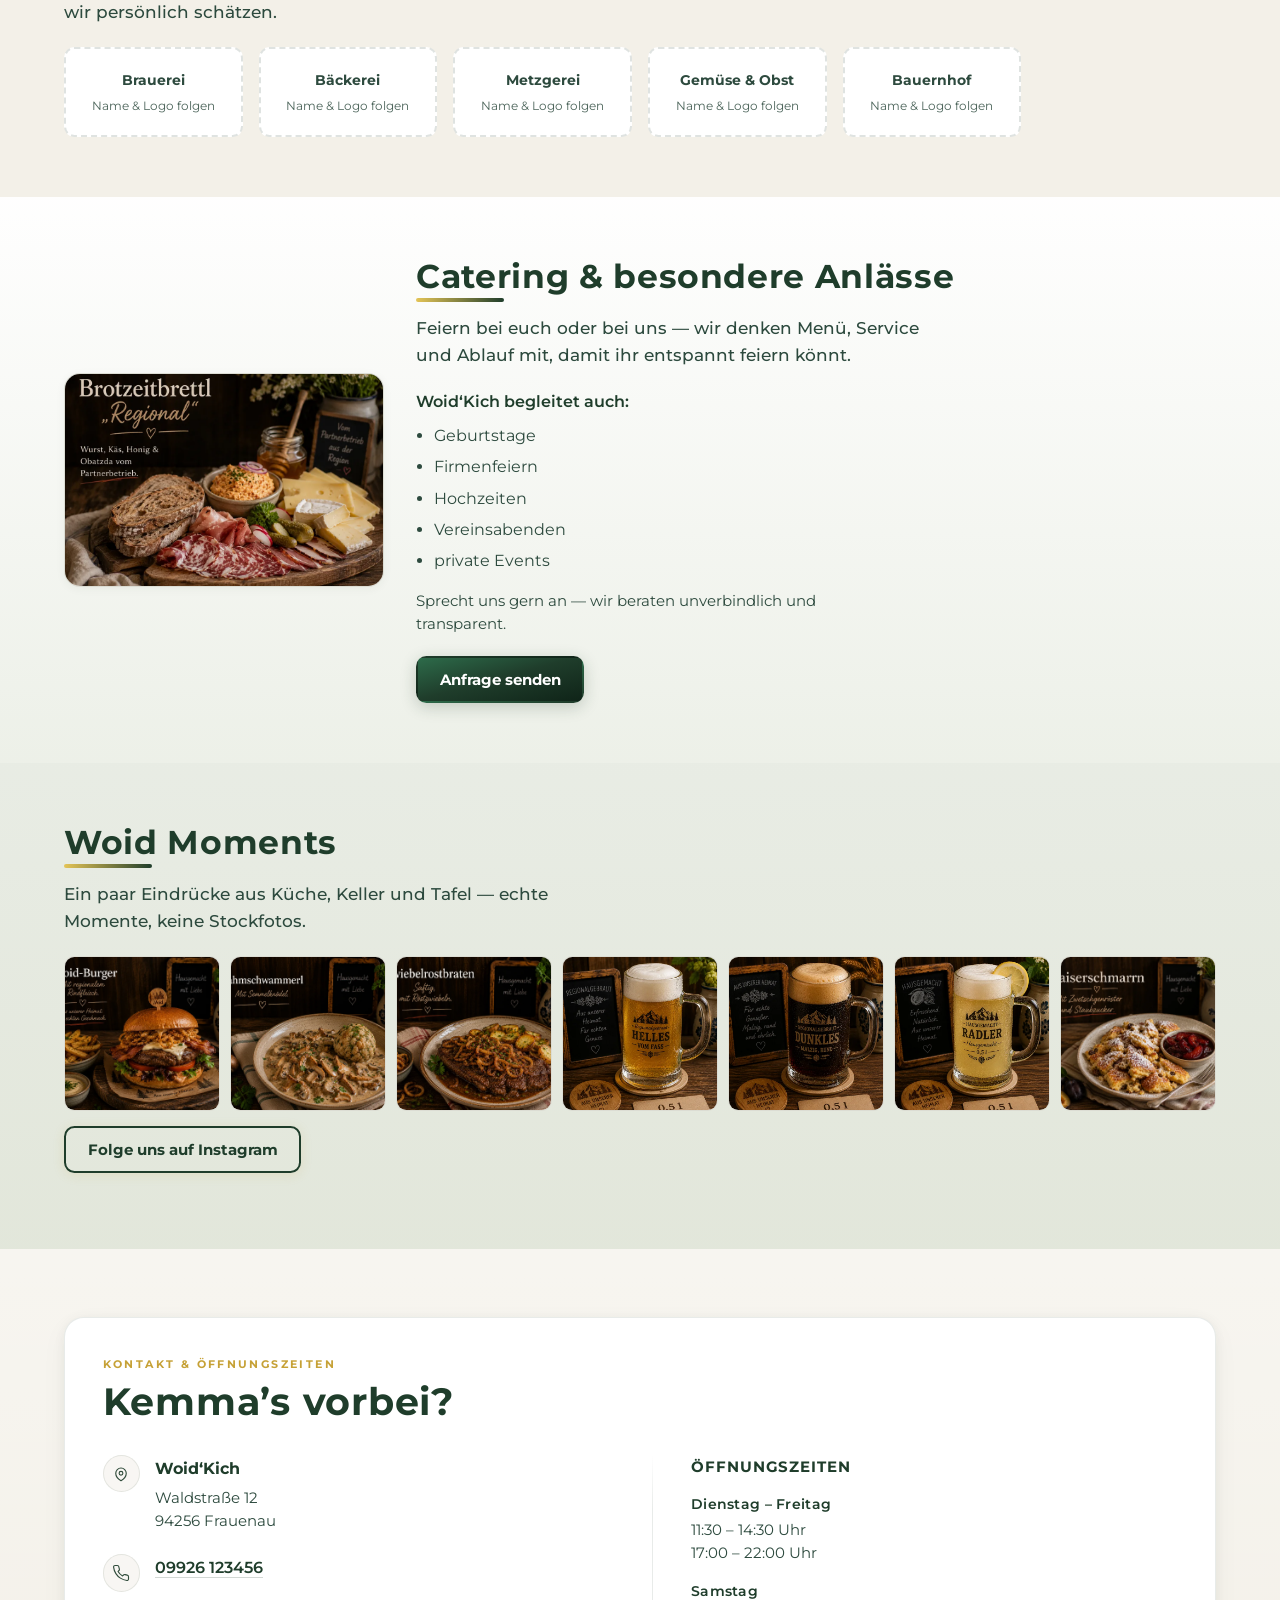
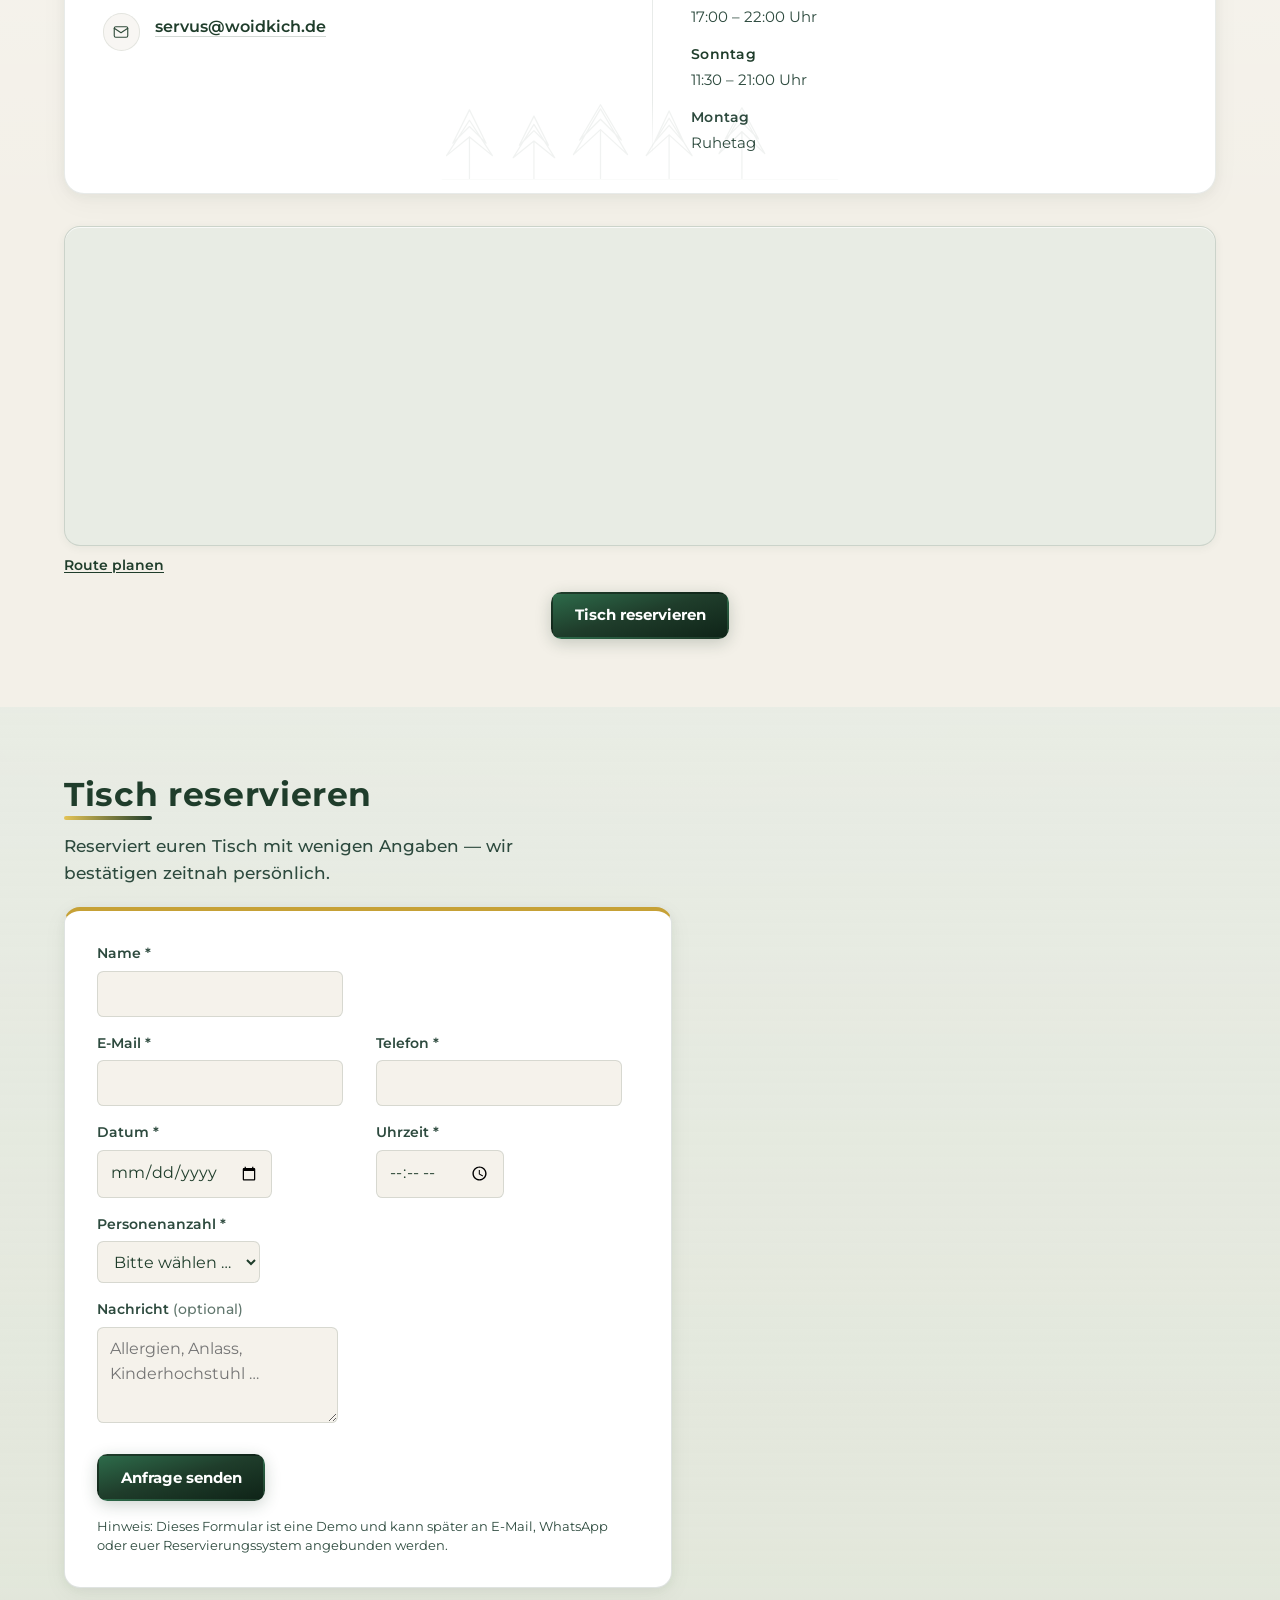
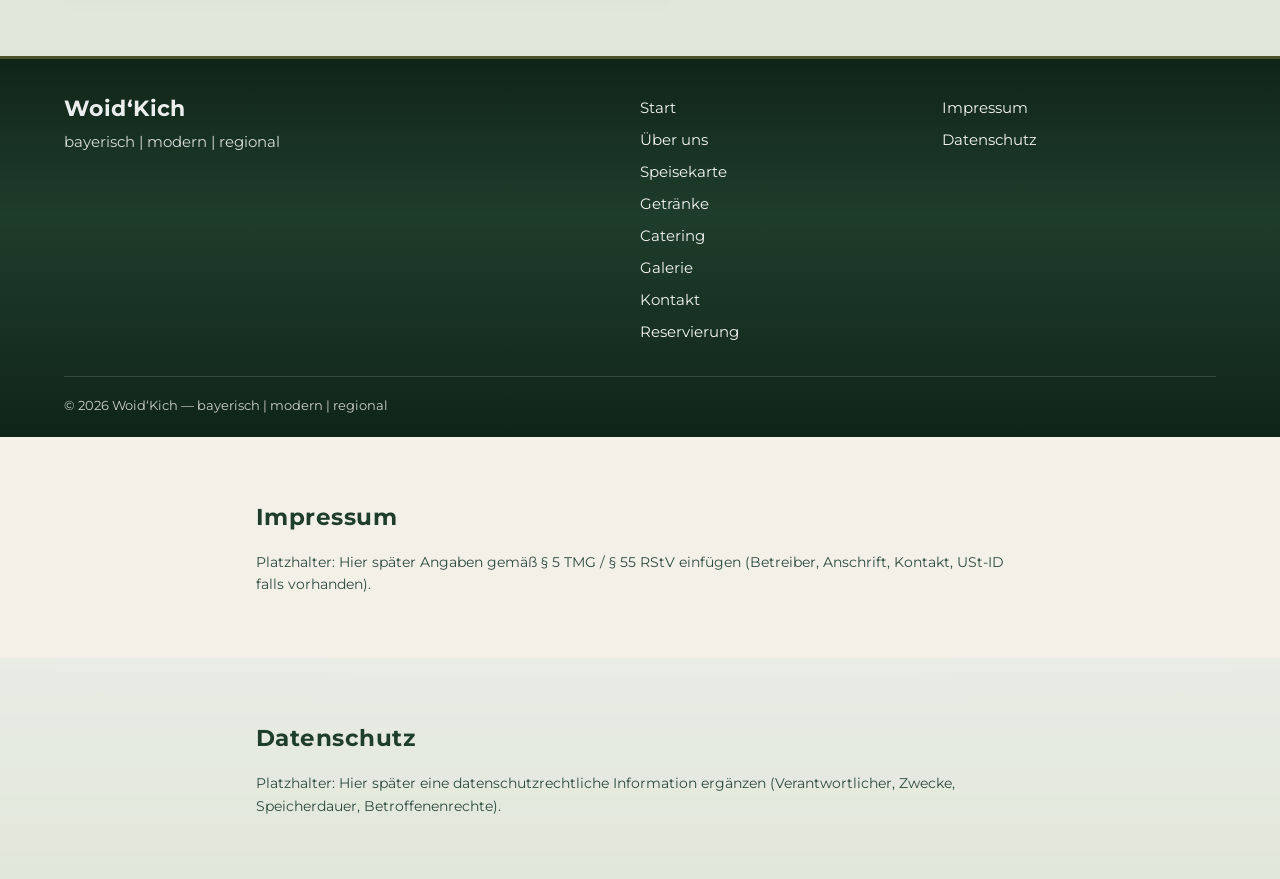
==== commit da809f61: "Add map embed to contact section" ====
--- a/index.html
+++ b/index.html
@@ -315,8 +315,28 @@
           <div class="contact-card__woods" aria-hidden="true"></div>
         </article>
         <div class="contact-layout__below">
-          <div class="map-placeholder" role="img" aria-label="Karten-Platzhalter">
-            Karte folgt — z. B. Google Maps oder OpenStreetMap.
+          <!-- Karte: bbox & marker in der iframe-URL anpassen (openstreetmap.org → Teilen → „HTML“). -->
+          <div class="map-card">
+            <div class="map-card__frame">
+              <iframe
+                class="map-card__embed"
+                src="https://www.openstreetmap.org/export/embed.html?bbox=13.2920%2C48.9855%2C13.3100%2C48.9938&amp;layer=mapnik&amp;marker=48.9896233%2C13.3009875"
+                title="Karte: Woid‘Kich in Frauenau"
+                loading="lazy"
+                referrerpolicy="no-referrer-when-downgrade"
+                width="600"
+                height="320"
+              ></iframe>
+              <p class="map-card__fallback" role="status" aria-live="polite">
+                Karte konnte nicht geladen werden. Adresse: Waldstraße 12, 94256 Frauenau.
+              </p>
+            </div>
+            <a
+              class="map-card__link"
+              href="https://www.openstreetmap.org/search?query=Waldstra%C3%9Fe%2012%2C%2094256%20Frauenau%2C%20Deutschland"
+              target="_blank"
+              rel="noopener noreferrer"
+            >Route planen</a>
           </div>
           <p class="contact-layout__cta">
             <a class="btn btn--primary" href="#reservierung">Tisch reservieren</a>
--- a/style.css
+++ b/style.css
@@ -1346,25 +1346,78 @@
   text-align: center;
 }
 
-.map-placeholder {
+/* ——— Kontakt: OpenStreetMap-Embed ——— */
+.map-card {
+  width: 100%;
+  max-width: 100%;
+  display: flex;
+  flex-direction: column;
+  gap: 0.55rem;
+}
+
+.map-card__frame {
+  position: relative;
+  width: 100%;
+  height: 320px;
   border-radius: var(--radius-lg);
   border: 1px solid var(--color-border);
-  aspect-ratio: 16 / 11;
-  background: repeating-linear-gradient(
-      -45deg,
-      var(--color-muted),
-      var(--color-muted) 8px,
-      rgba(31, 61, 43, 0.06) 8px,
-      rgba(31, 61, 43, 0.06) 16px
-    ),
-    var(--color-muted);
-  display: flex;
+  overflow: hidden;
+  box-shadow: 0 2px 10px rgba(31, 61, 43, 0.06), 0 1px 0 rgba(255, 255, 255, 0.75) inset;
+  background: var(--color-muted);
+}
+
+.map-card__embed {
+  position: absolute;
+  inset: 0;
+  width: 100%;
+  height: 100%;
+  border: 0;
+  display: block;
+}
+
+.map-card__fallback {
+  display: none;
+  position: absolute;
+  inset: 0;
+  z-index: 2;
+  margin: 0;
+  padding: 1rem 1.25rem;
   align-items: center;
   justify-content: center;
-  color: var(--color-text-soft);
+  text-align: center;
   font-size: 0.9rem;
-  text-align: center;
-  padding: 1rem;
+  line-height: 1.5;
+  color: var(--color-text-soft);
+  background: rgba(245, 242, 235, 0.97);
+  border-radius: inherit;
+}
+
+.map-card--show-fallback .map-card__fallback {
+  display: flex;
+}
+
+.map-card--show-fallback .map-card__embed {
+  visibility: hidden;
+  pointer-events: none;
+}
+
+.map-card__link {
+  align-self: flex-start;
+  font-size: 0.86rem;
+  font-weight: 600;
+  color: var(--color-brand);
+  text-decoration: underline;
+  text-underline-offset: 0.12em;
+}
+
+.map-card__link:hover {
+  color: var(--color-brand-hover);
+}
+
+@media (max-width: 768px) {
+  .map-card__frame {
+    height: 240px;
+  }
 }
 
 @media (max-width: 768px) {
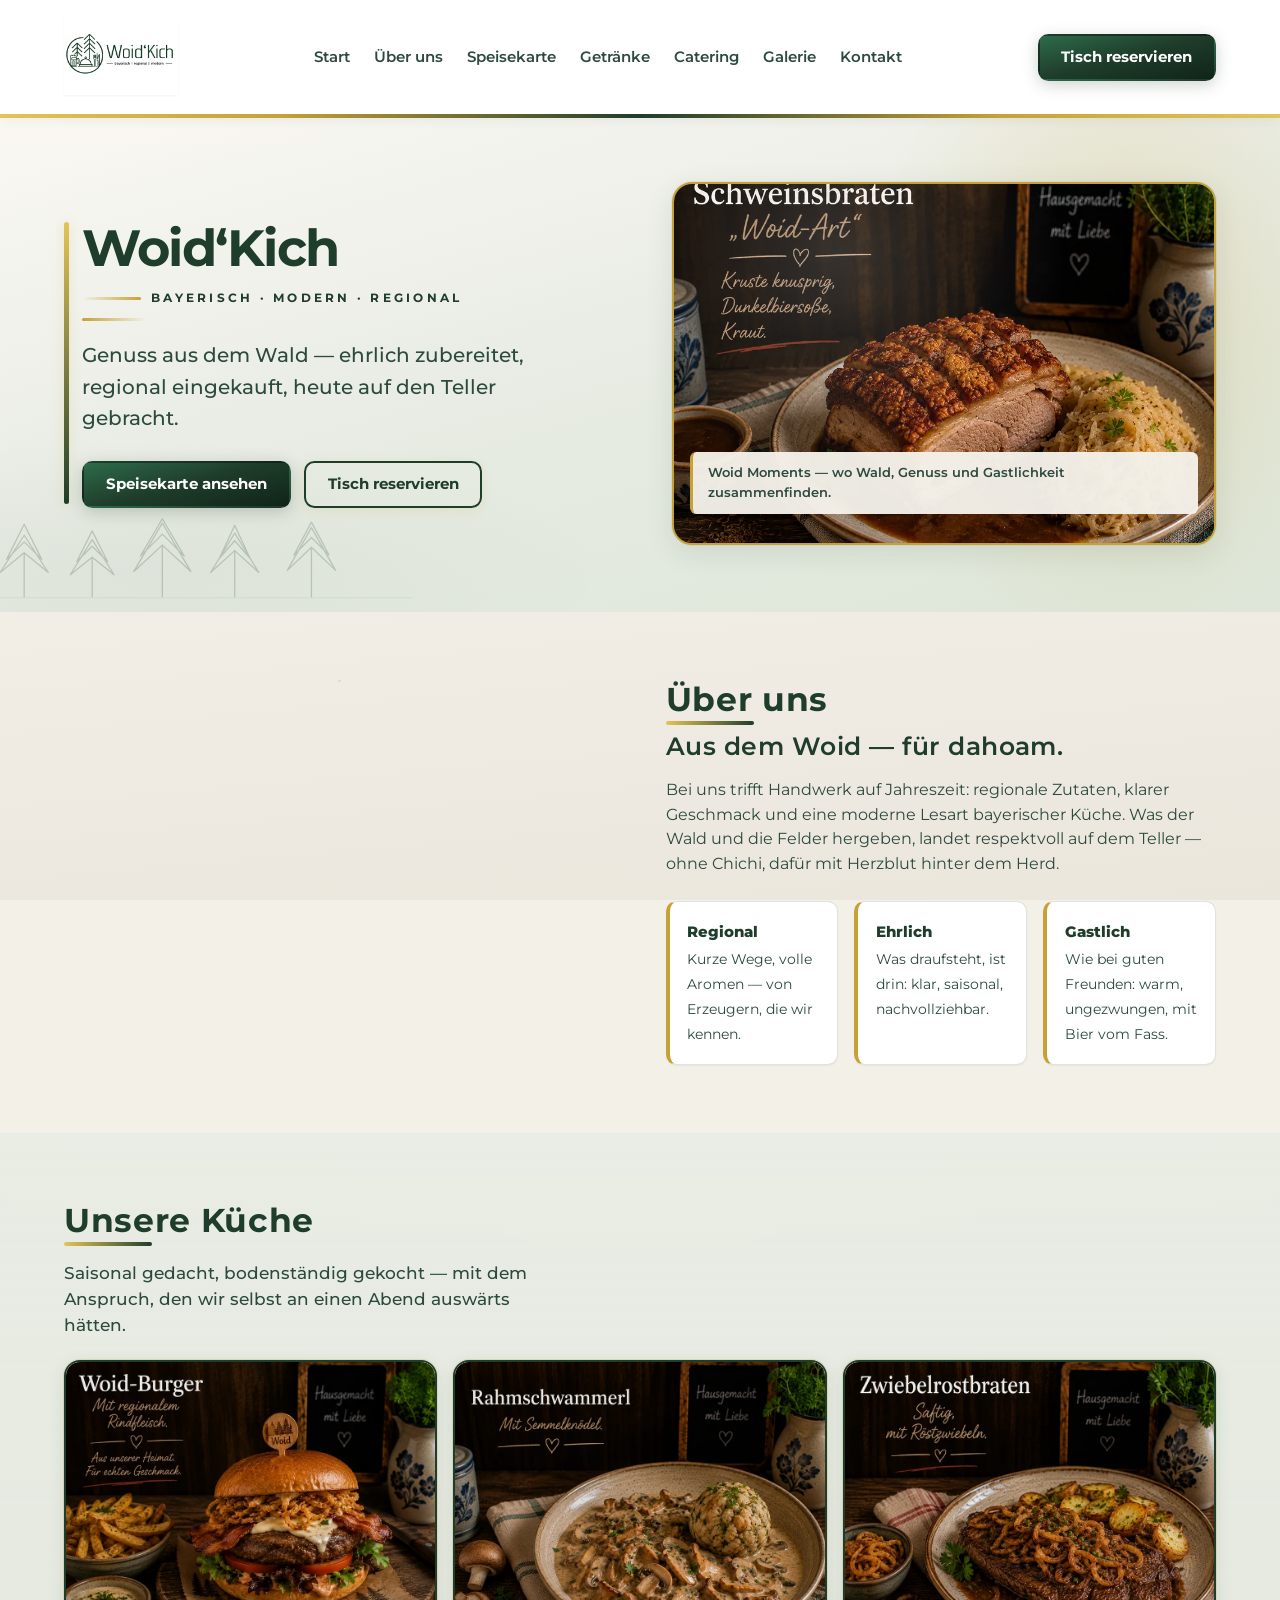
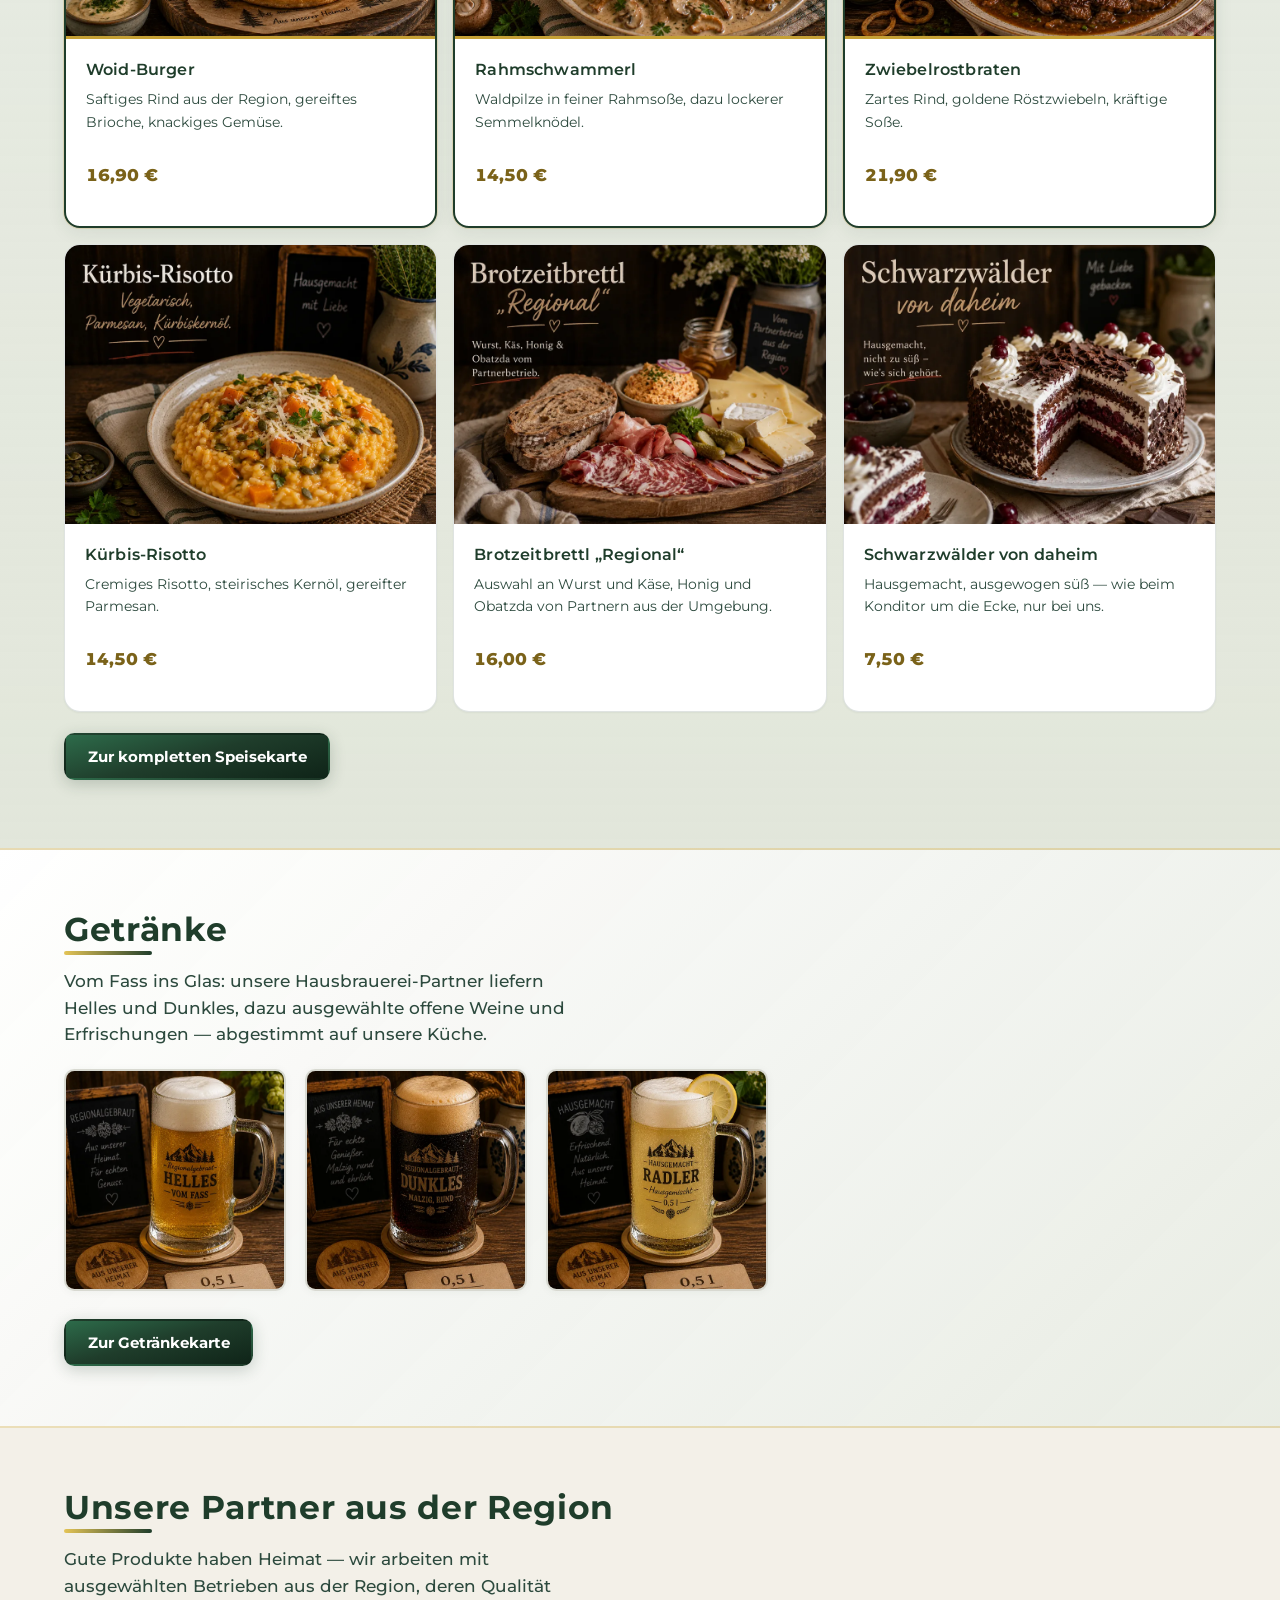
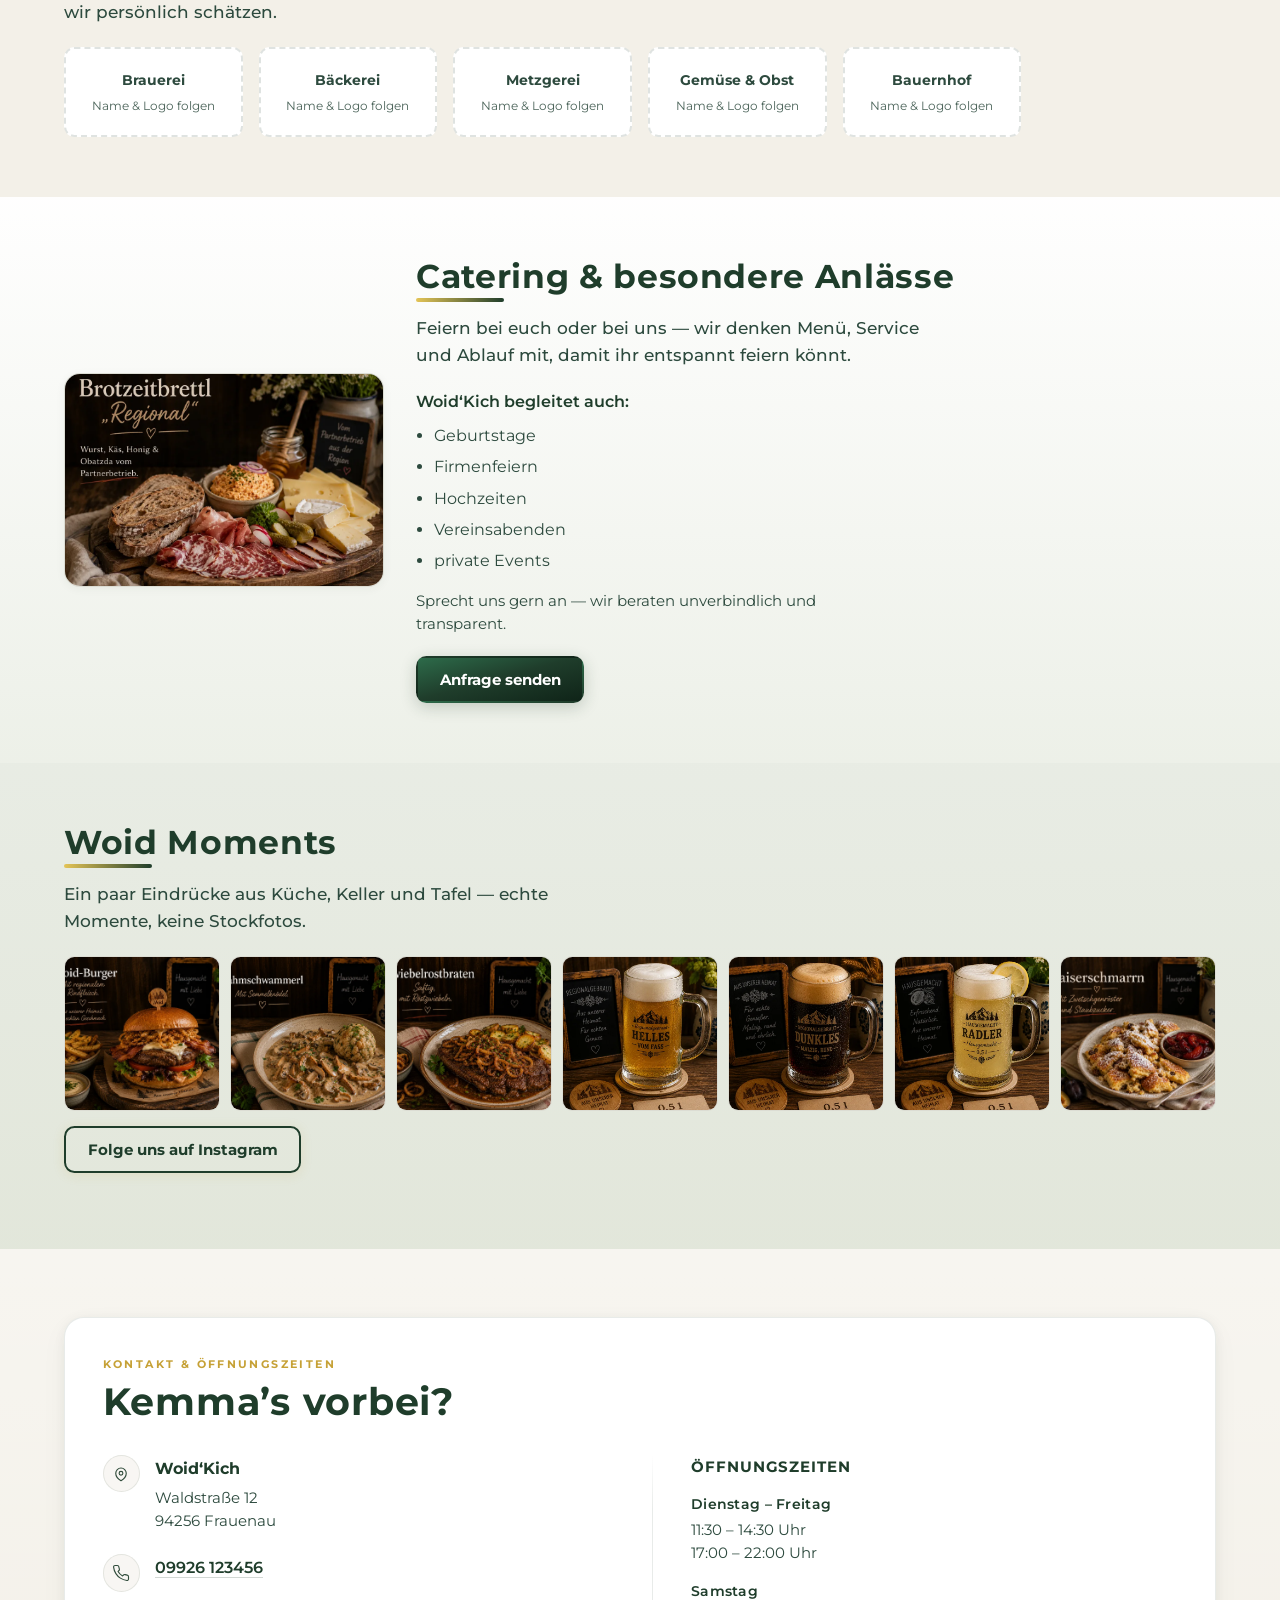
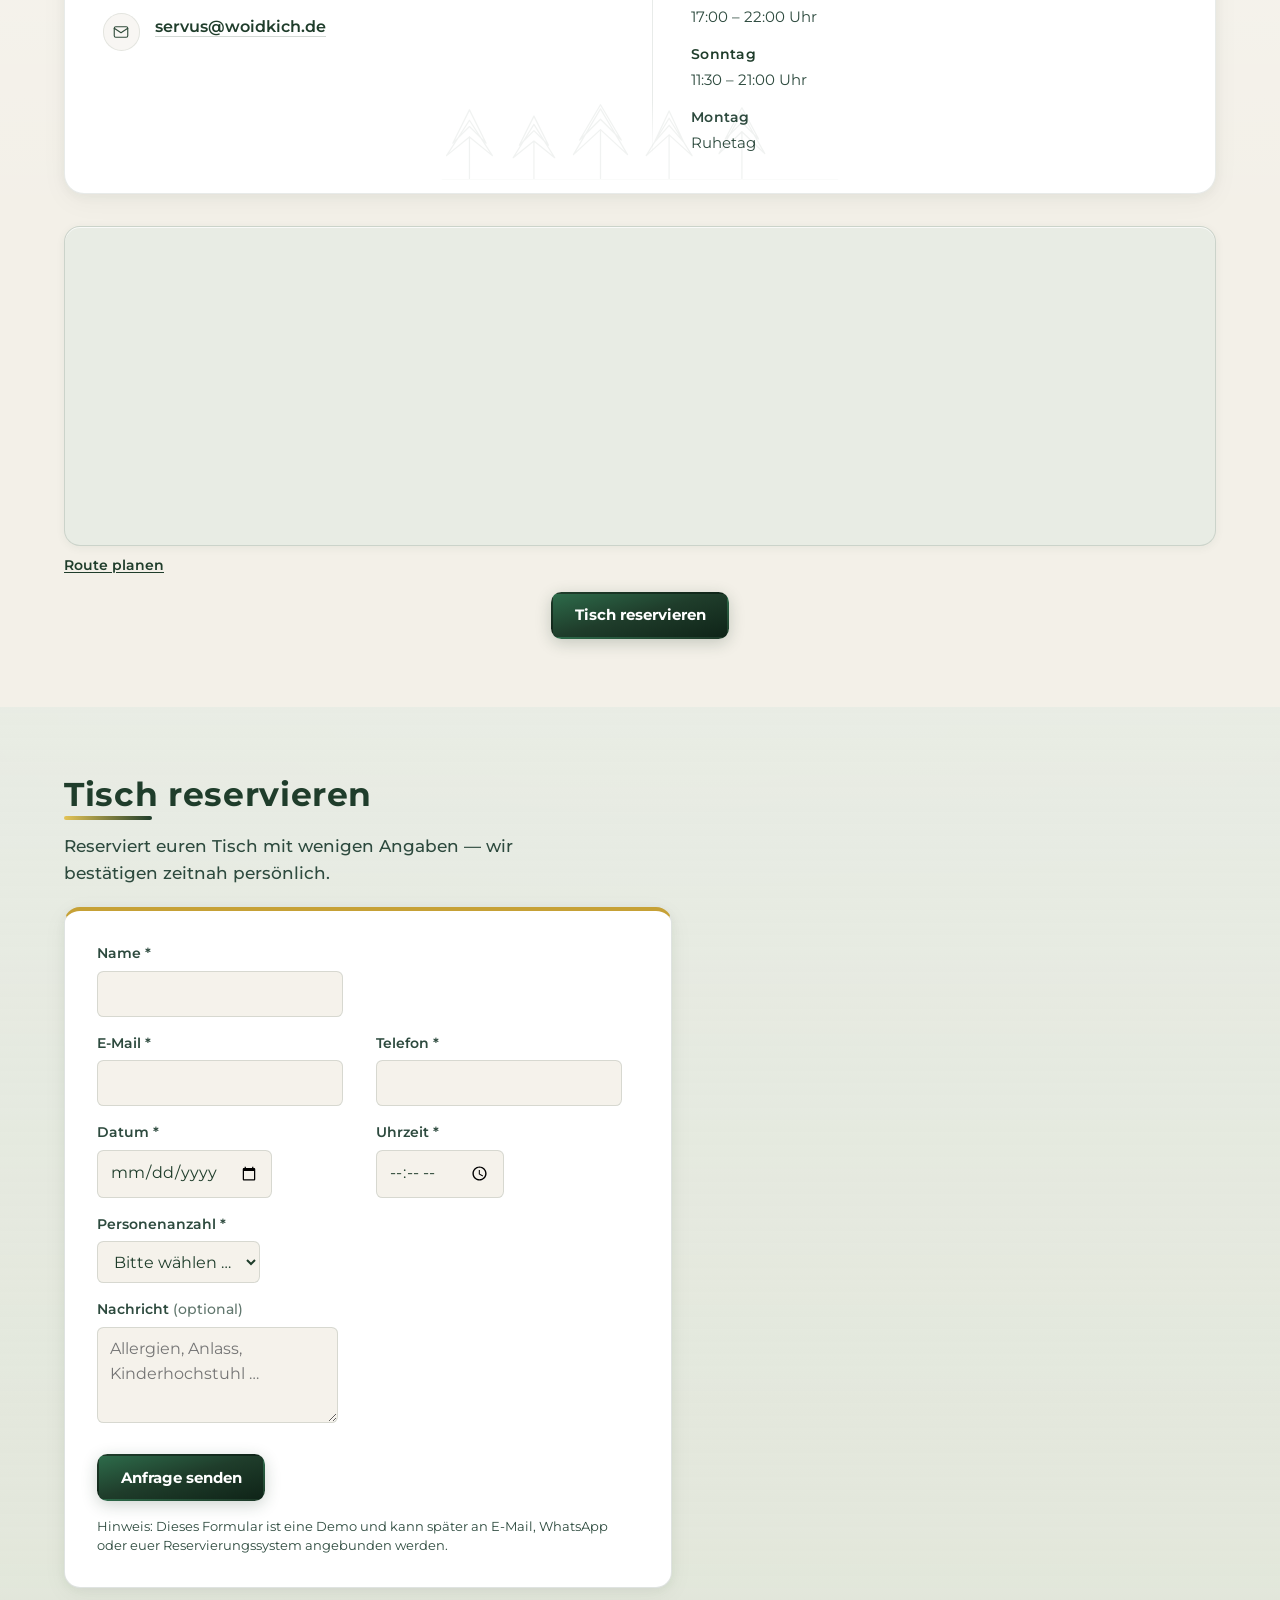
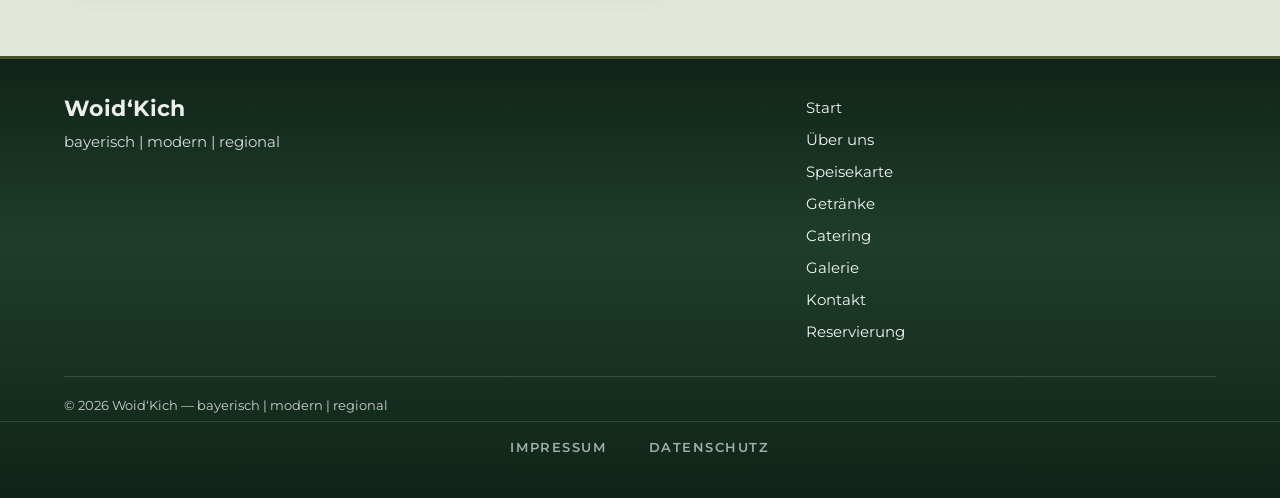
==== commit d59ffb29: "Add legal placeholder pages" ====
--- a/index.html
+++ b/index.html
@@ -428,35 +428,89 @@
           <li><a href="#reservierung">Reservierung</a></li>
         </ul>
       </div>
-      <div>
-        <ul class="footer-nav">
-          <li><a href="#impressum">Impressum</a></li>
-          <li><a href="#datenschutz">Datenschutz</a></li>
-        </ul>
-      </div>
     </div>
     <div class="container">
       <p class="footer-copy">© 2026 Woid‘Kich — bayerisch | modern | regional</p>
     </div>
+
+    <div class="footer-legal">
+      <div class="container footer-legal__toggles">
+        <button
+          type="button"
+          class="footer-legal__toggle"
+          id="footer-legal-toggle-impressum"
+          aria-expanded="false"
+          aria-controls="impressum"
+        >Impressum</button>
+        <button
+          type="button"
+          class="footer-legal__toggle"
+          id="footer-legal-toggle-datenschutz"
+          aria-expanded="false"
+          aria-controls="datenschutz"
+        >Datenschutz</button>
+      </div>
+
+      <div
+        id="impressum"
+        class="footer-legal__panel"
+        role="region"
+        aria-labelledby="footer-legal-toggle-impressum"
+        aria-hidden="true"
+      >
+        <div class="footer-legal__panel-inner" inert>
+          <div class="container footer-legal__content">
+            <h2 class="footer-legal__title">Impressum</h2>
+            <p class="footer-legal__hint">Die folgenden Angaben sind Platzhalter und werden vor Veröffentlichung final ergänzt.</p>
+            <p class="footer-legal__block">
+              <strong>Woid‘Kich</strong><br>
+              Waldstraße 12<br>
+              94256 Frauenau
+            </p>
+            <p class="footer-legal__block">
+              <strong>Kontakt</strong><br>
+              <a href="tel:+499926123456">09926&nbsp;123456</a><br>
+              <a href="mailto:servus@woidkich.de">servus@woidkich.de</a>
+            </p>
+            <p class="footer-legal__block">
+              <strong>Vertreten durch</strong><br>
+              [Vorname Nachname ergänzen]
+            </p>
+            <p class="footer-legal__block">
+              <strong>Umsatzsteuer-ID</strong><br>
+              [falls vorhanden ergänzen]
+            </p>
+            <p class="footer-legal__hint footer-legal__hint--final">Vor dem Livegang rechtlich prüfen und vervollständigen.</p>
+          </div>
+        </div>
+      </div>
+
+      <div
+        id="datenschutz"
+        class="footer-legal__panel"
+        role="region"
+        aria-labelledby="footer-legal-toggle-datenschutz"
+        aria-hidden="true"
+      >
+        <div class="footer-legal__panel-inner" inert>
+          <div class="container footer-legal__content">
+            <h2 class="footer-legal__title">Datenschutz</h2>
+            <p class="footer-legal__hint">Die folgende Übersicht ist bewusst allgemein gehalten und ersetzt keine rechtsverbindliche Datenschutzerklärung. Bitte vor dem Livegang durch eine Fachperson prüfen und ergänzen lassen.</p>
+            <p class="footer-legal__block">Es sind u. a. folgende Themen zu berücksichtigen und auszuarbeiten:</p>
+            <ul class="footer-legal__list">
+              <li>Hosting der Website (z. B. GitHub Pages) und dabei anfallende technische Daten</li>
+              <li>Server-Logfiles bzw. vergleichbare Zugriffsprotokolle des Hosters</li>
+              <li>Kontaktaufnahme per E-Mail oder Telefon</li>
+              <li>Reservierungsanfragen über das Formular (Zweck, Speicherdauer, Empfänger)</li>
+              <li>OpenStreetMap-Karte: Beim Laden der Karte können Daten an den Kartendienst übertragen werden.</li>
+              <li>Rechte der betroffenen Personen (Auskunft, Löschung, Berichtigung, Widerspruch, Beschwerde bei einer Aufsichtsbehörde)</li>
+            </ul>
+            <p class="footer-legal__hint footer-legal__hint--final">Platzhaltertext — keine abschließenden rechtlichen Aussagen.</p>
+          </div>
+        </div>
+      </div>
+    </div>
   </footer>
-
-  <section id="impressum" class="legal-section" aria-labelledby="impressum-heading">
-    <div class="container">
-      <h2 id="impressum-heading">Impressum</h2>
-      <p class="legal-note">
-        Platzhalter: Hier später Angaben gemäß § 5 TMG / § 55 RStV einfügen (Betreiber, Anschrift, Kontakt, USt-ID falls vorhanden).
-      </p>
-    </div>
-  </section>
-
-  <section id="datenschutz" class="legal-section section--muted" aria-labelledby="datenschutz-heading">
-    <div class="container">
-      <h2 id="datenschutz-heading">Datenschutz</h2>
-      <p class="legal-note">
-        Platzhalter: Hier später eine datenschutzrechtliche Information ergänzen (Verantwortlicher, Zwecke, Speicherdauer, Betroffenenrechte).
-      </p>
-    </div>
-  </section>
 
   <script src="main.js" defer></script>
 </body>
--- a/style.css
+++ b/style.css
@@ -1575,7 +1575,7 @@
 
 .footer-grid {
   display: grid;
-  grid-template-columns: 2fr 1fr 1fr;
+  grid-template-columns: 2fr 1.15fr;
   gap: clamp(1.25rem, 3vw, 1.75rem);
   padding-bottom: 1.5rem;
   border-bottom: 1px solid rgba(255, 255, 255, 0.15);
@@ -1617,33 +1617,189 @@
   margin: 0;
 }
 
+/* ——— Footer: Impressum / Datenschutz (Accordion) ——— */
+.footer-legal {
+  border-top: 1px solid rgba(255, 255, 255, 0.12);
+  margin-top: 0.35rem;
+  padding: 0.65rem 0 0.25rem;
+}
+
+.footer-legal__toggles {
+  display: flex;
+  flex-wrap: wrap;
+  align-items: center;
+  justify-content: center;
+  gap: 0.35rem 1.35rem;
+  padding-bottom: 0.35rem;
+}
+
+.footer-legal__toggle {
+  margin: 0;
+  padding: 0.4rem 0.65rem;
+  font: inherit;
+  font-size: 0.8rem;
+  font-weight: 600;
+  letter-spacing: 0.12em;
+  text-transform: uppercase;
+  color: rgba(255, 255, 255, 0.62);
+  background: transparent;
+  border: none;
+  border-radius: var(--radius-sm);
+  cursor: pointer;
+  transition:
+    color 0.2s ease,
+    background 0.2s ease,
+    transform 0.2s ease;
+}
+
+.footer-legal__toggle:hover {
+  color: rgba(255, 255, 255, 0.95);
+  background: rgba(255, 255, 255, 0.07);
+}
+
+.footer-legal__toggle[aria-expanded="true"] {
+  color: var(--color-gold-bright);
+  background: rgba(255, 255, 255, 0.06);
+}
+
+@media (prefers-reduced-motion: no-preference) {
+  .footer-legal__toggle:active {
+    transform: scale(0.98);
+  }
+}
+
+.footer-legal__panel {
+  display: grid;
+  grid-template-rows: 0fr;
+  transition: grid-template-rows 0.32s cubic-bezier(0.22, 1, 0.36, 1);
+  border-top: 1px solid transparent;
+}
+
+.footer-legal__panel.is-open {
+  grid-template-rows: 1fr;
+  border-top-color: rgba(255, 255, 255, 0.1);
+}
+
+.footer-legal__panel-inner {
+  min-height: 0;
+  overflow: hidden;
+  background: rgba(0, 0, 0, 0.14);
+}
+
+.footer-legal__content {
+  max-width: 42rem;
+  margin-inline: auto;
+  padding: 1.15rem 0 1.5rem;
+  font-size: 0.86rem;
+  line-height: 1.62;
+  color: rgba(255, 255, 255, 0.86);
+}
+
+.footer-legal__title {
+  font-family: var(--font-sans);
+  margin: 0 0 0.65rem;
+  font-size: 1.05rem;
+  font-weight: 700;
+  letter-spacing: 0.02em;
+  color: rgba(255, 255, 255, 0.98);
+}
+
+.footer-legal__hint {
+  margin: 0 0 1rem;
+  font-size: 0.8rem;
+  font-weight: 500;
+  color: rgba(255, 255, 255, 0.62);
+  line-height: 1.55;
+}
+
+.footer-legal__hint--final {
+  margin-top: 1.1rem;
+  margin-bottom: 0;
+  padding-top: 0.85rem;
+  border-top: 1px solid rgba(255, 255, 255, 0.1);
+}
+
+.footer-legal__block {
+  margin: 0 0 0.85rem;
+}
+
+.footer-legal__block strong {
+  display: inline-block;
+  margin-bottom: 0.2rem;
+  font-weight: 700;
+  color: rgba(255, 255, 255, 0.94);
+}
+
+.footer-legal__list {
+  margin: 0 0 0.5rem;
+  padding-left: 1.15rem;
+  color: rgba(255, 255, 255, 0.84);
+}
+
+.footer-legal__list li {
+  margin-bottom: 0.45rem;
+}
+
+.footer-legal__content a {
+  color: rgba(255, 255, 255, 0.95);
+  text-decoration: underline;
+  text-decoration-thickness: 1px;
+  text-underline-offset: 0.15em;
+}
+
+.footer-legal__content a:hover {
+  color: var(--color-gold-bright);
+}
+
+@media (prefers-reduced-motion: reduce) {
+  .footer-legal__panel {
+    transition-duration: 0.01ms;
+  }
+
+  .footer-legal__toggle {
+    transition: none;
+  }
+
+  .footer-legal__toggle:active {
+    transform: none;
+  }
+}
+
+/* Speisekarte: Kurzlinks zu Impressum/Datenschutz auf der Startseite */
+.footer-legal-brief {
+  border-top: 1px solid rgba(255, 255, 255, 0.12);
+  margin-top: 0.35rem;
+  padding: 0.75rem 0 0;
+  text-align: center;
+}
+
+.footer-legal-brief__nav {
+  margin: 0;
+  font-size: 0.8rem;
+  font-weight: 600;
+  letter-spacing: 0.1em;
+  text-transform: uppercase;
+}
+
+.footer-legal-brief__nav a {
+  color: rgba(255, 255, 255, 0.68);
+  text-decoration: none;
+  transition: color 0.2s ease;
+}
+
+.footer-legal-brief__nav a:hover {
+  color: var(--color-gold-bright);
+}
+
+.footer-legal-brief__sep {
+  margin: 0 0.5rem;
+  opacity: 0.45;
+}
+
 @media (max-width: 640px) {
   .footer-grid {
     grid-template-columns: 1fr;
   }
-}
-
-.legal-section {
-  padding: clamp(2rem, 4vw, 3rem) 0;
-  scroll-margin-top: 5rem;
-}
-
-.legal-section .container {
-  max-width: 48rem;
-}
-
-.legal-section h2 {
-  font-family: var(--font-sans);
-  font-size: 1.45rem;
-  font-weight: 700;
-  letter-spacing: 0.02em;
-  line-height: 1.2;
-  color: var(--color-brand);
-}
-
-.legal-note {
-  font-size: 0.9rem;
-  color: var(--color-text-soft);
 }
 
 /* ——— Speisekarte page ——— */
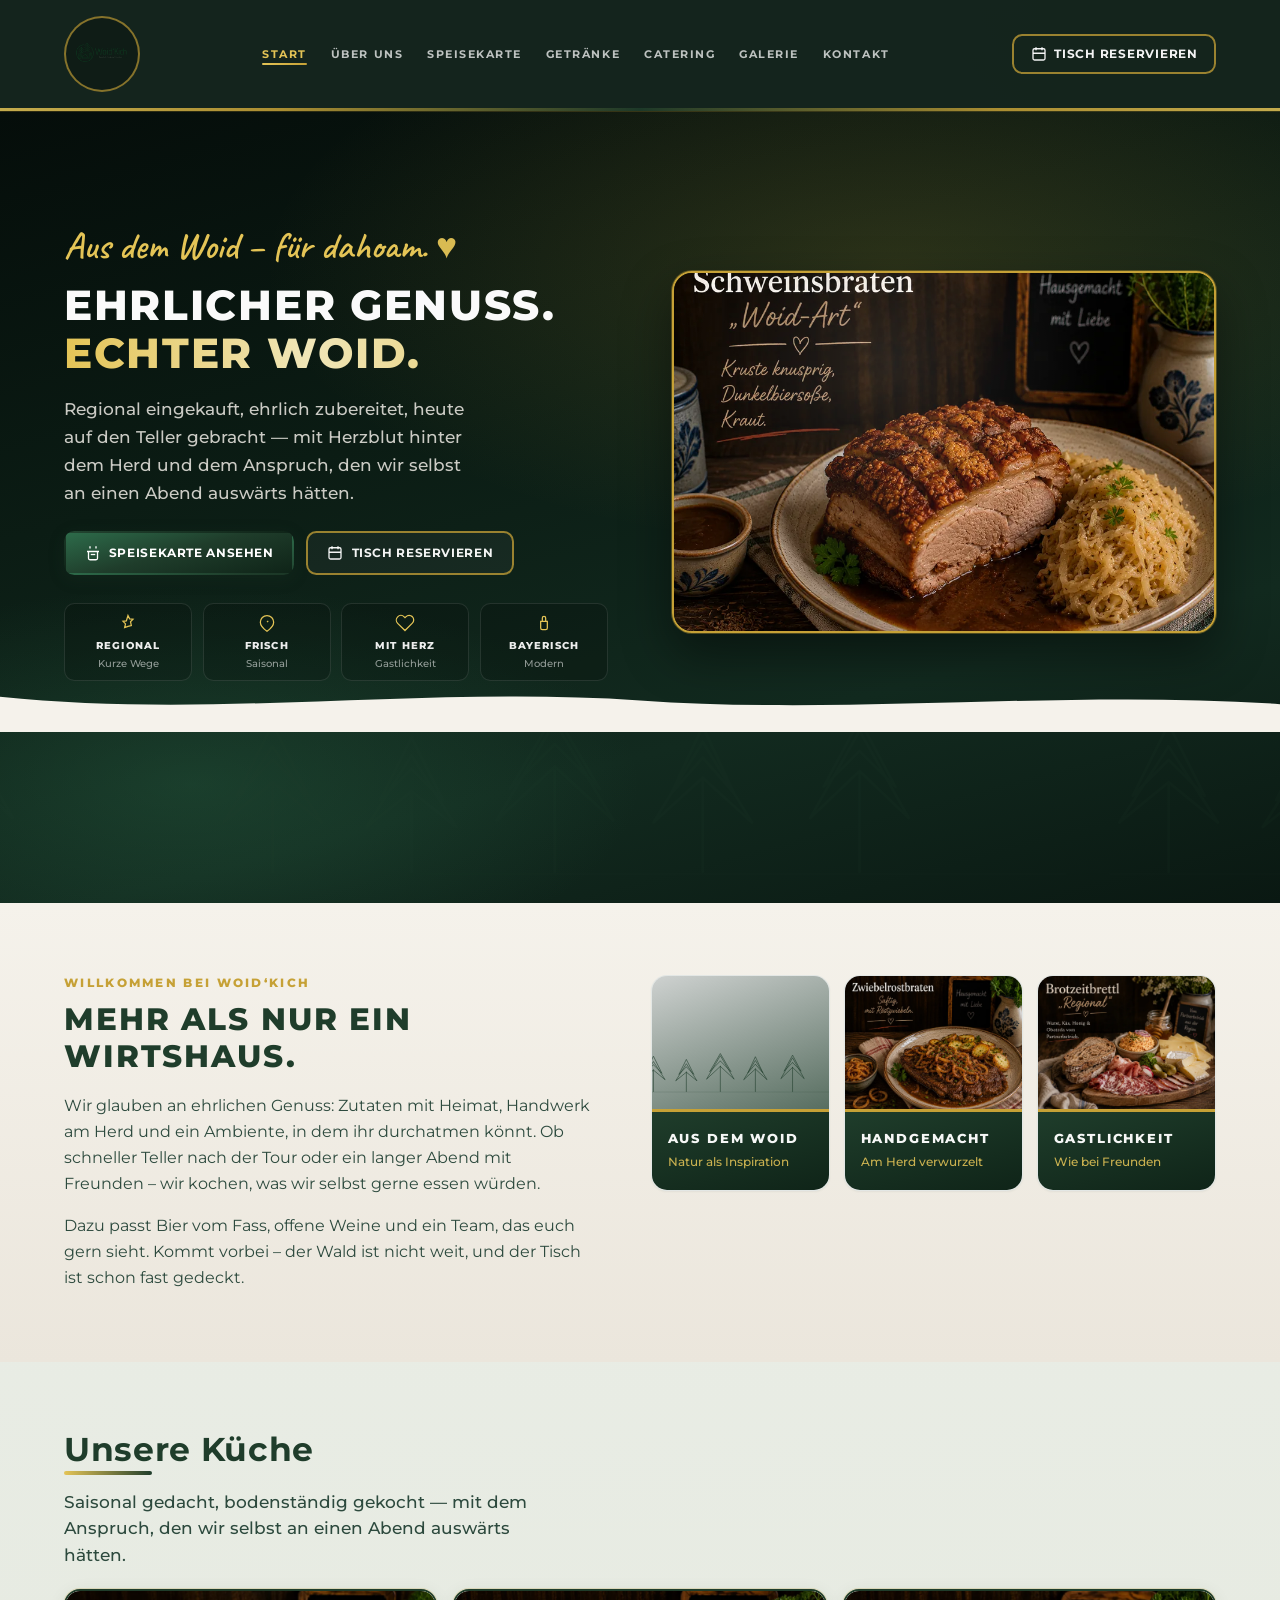
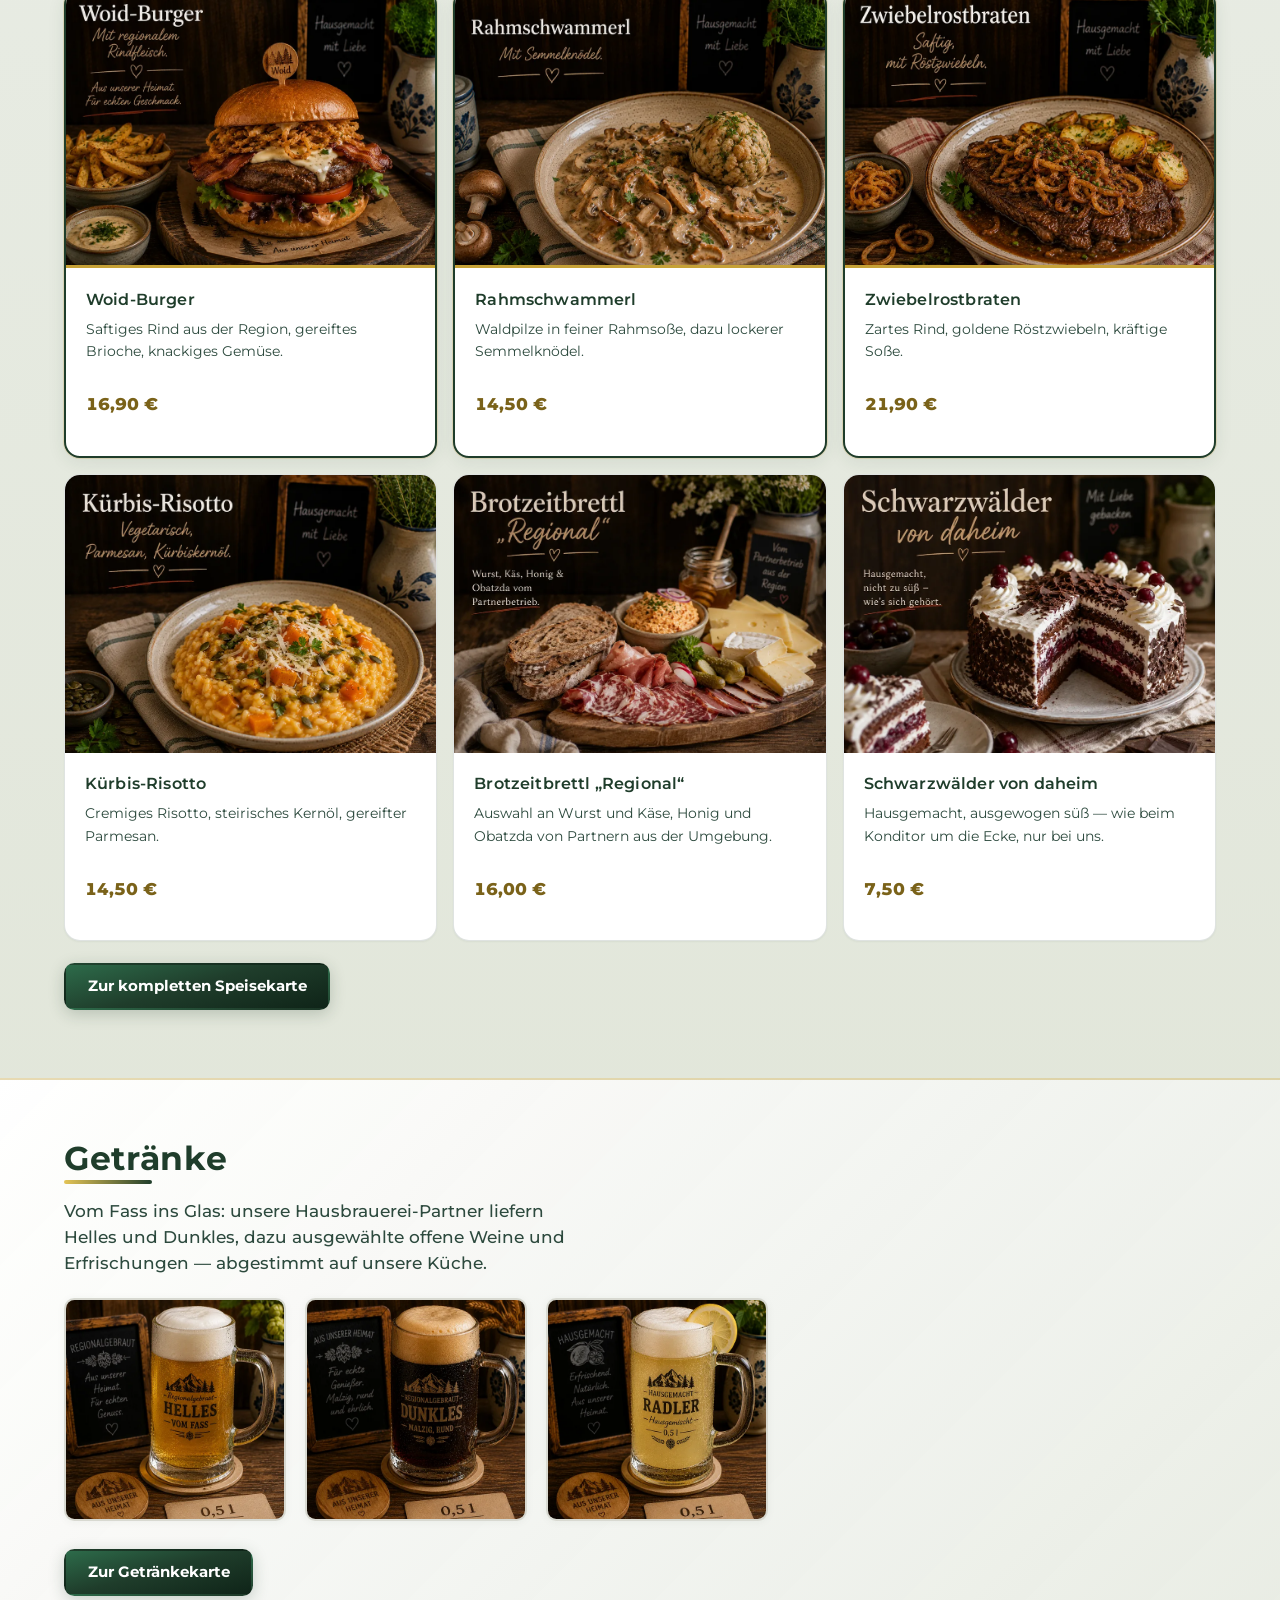
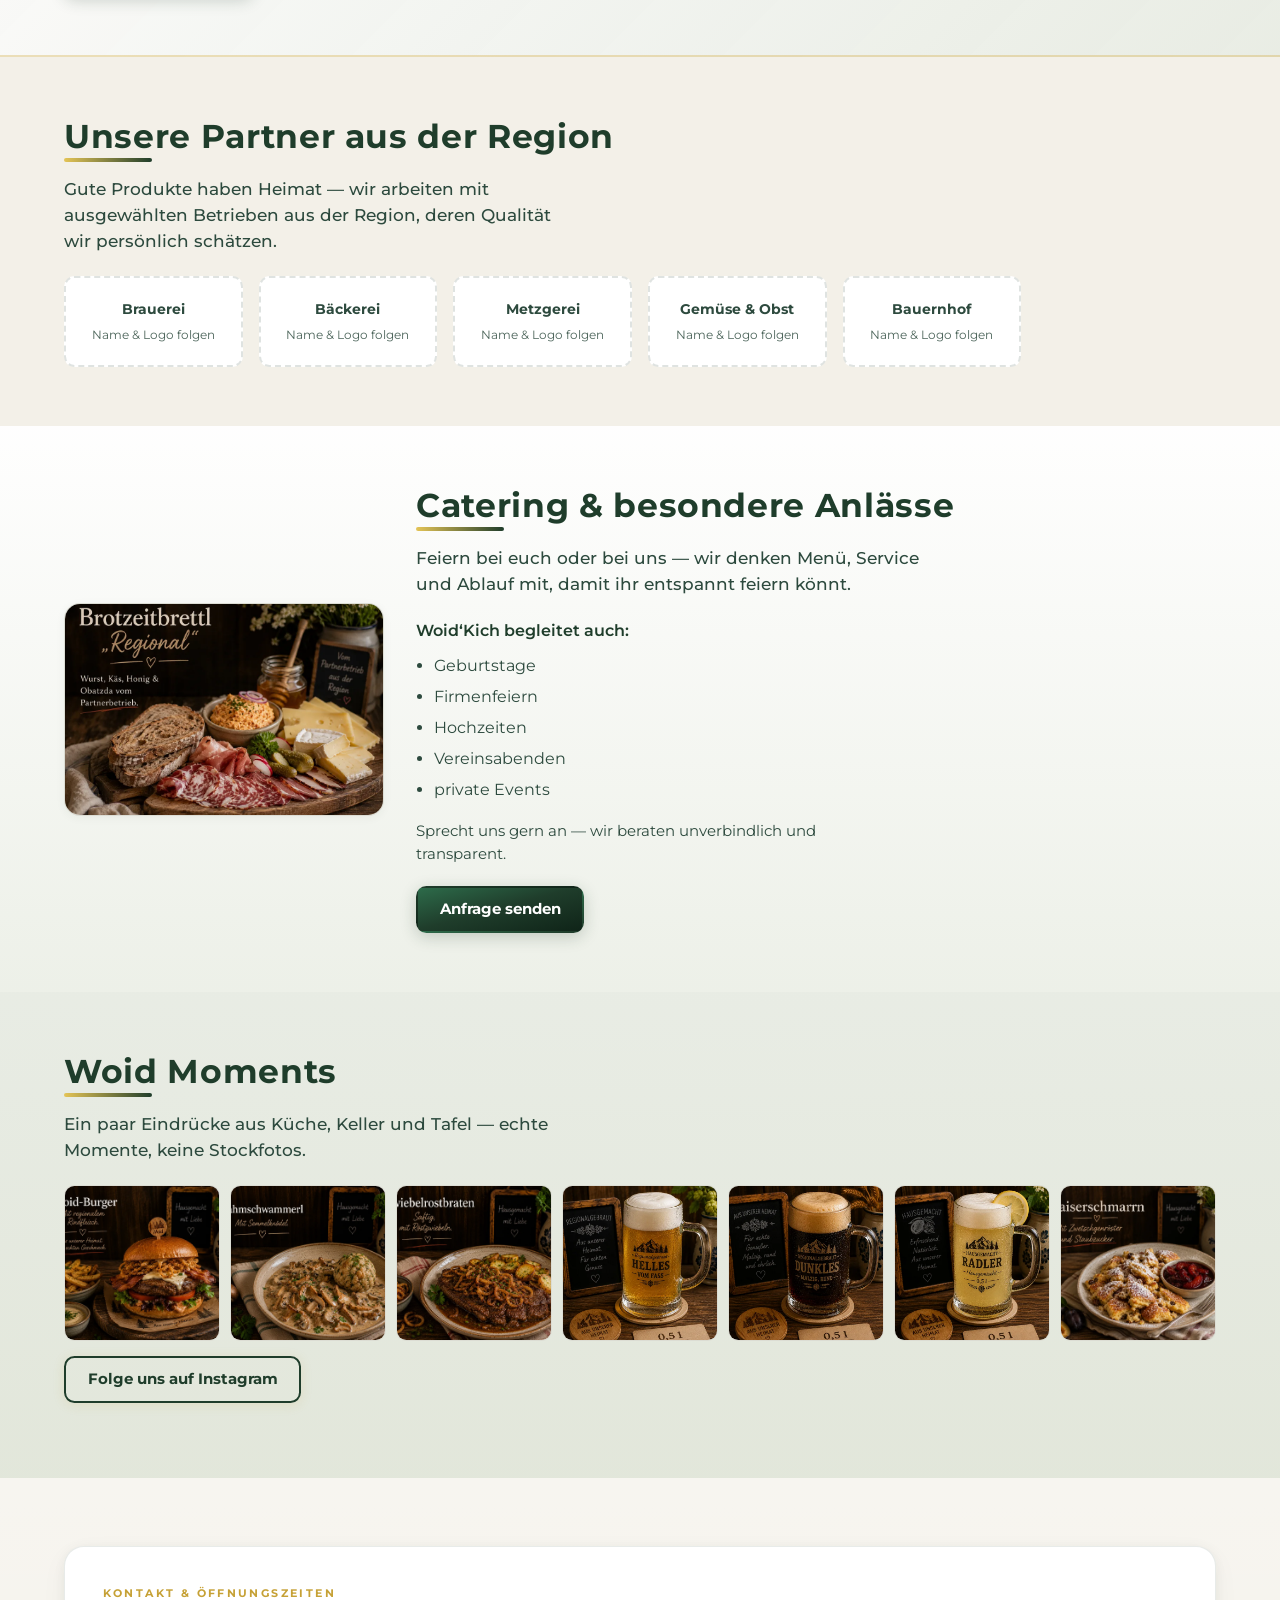
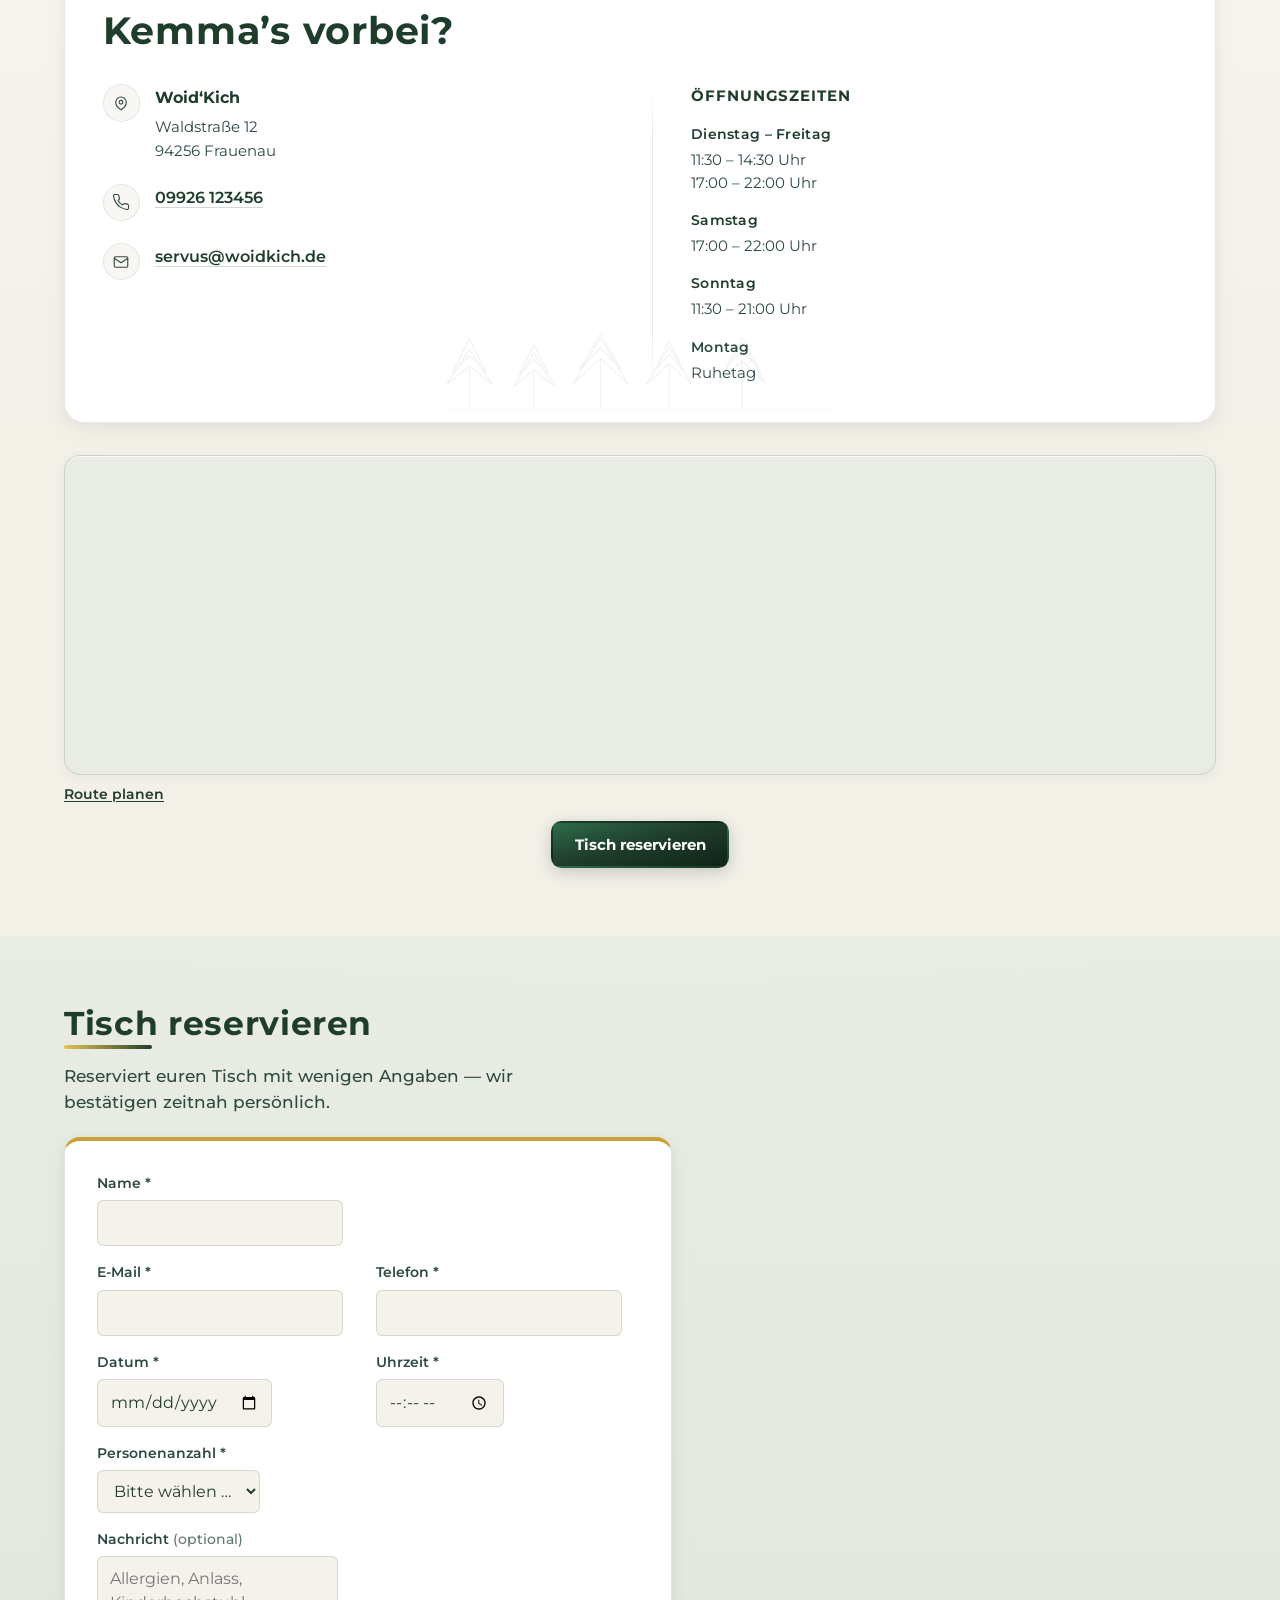
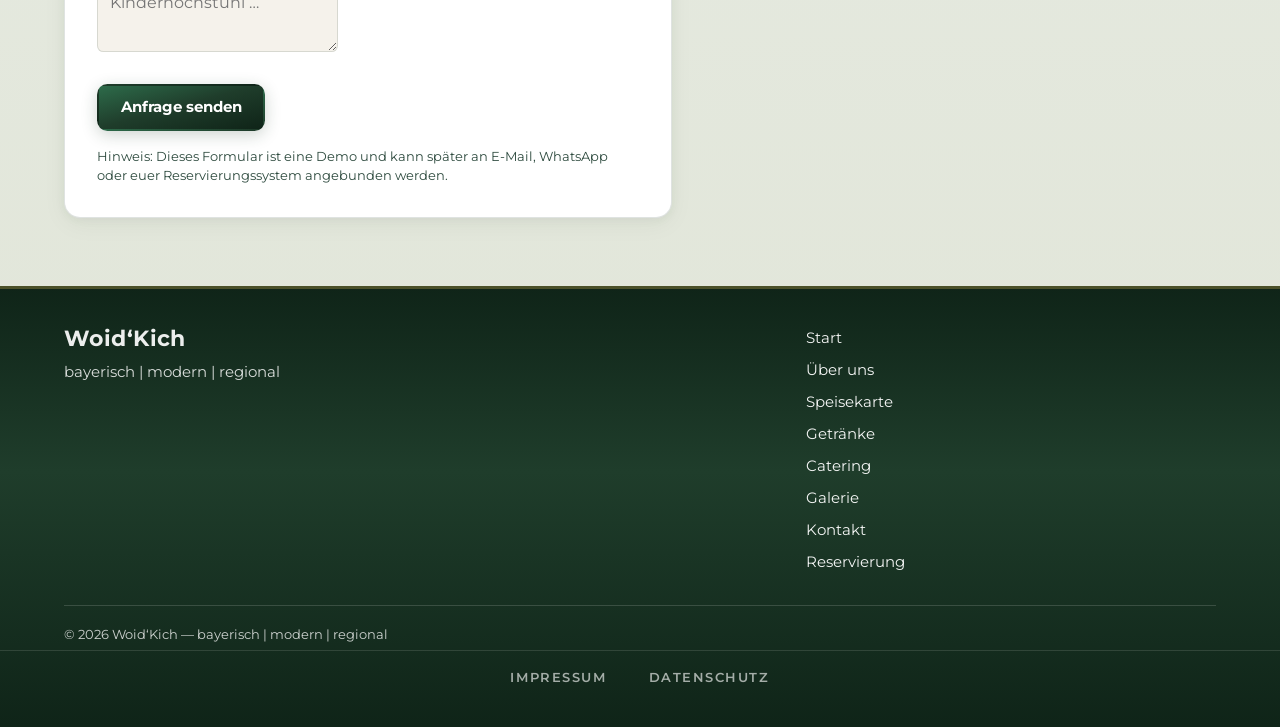
==== commit 870093b9: "Rework homepage with cinematic premium hero" ====
--- a/index.html
+++ b/index.html
@@ -8,24 +8,24 @@
   <link rel="icon" href="logo.png" type="image/png">
   <link rel="preconnect" href="https://fonts.googleapis.com">
   <link rel="preconnect" href="https://fonts.gstatic.com" crossorigin>
-  <link href="https://fonts.googleapis.com/css2?family=Montserrat:wght@400;500;600;700&display=swap" rel="stylesheet">
+  <link href="https://fonts.googleapis.com/css2?family=Caveat:wght@600&family=Montserrat:wght@400;500;600;700&display=swap" rel="stylesheet">
   <link rel="preload" as="image" href="img/web/schweinsbraten-woid-art.webp" type="image/webp">
   <link rel="stylesheet" href="style.css">
 </head>
-<body>
+<body class="page--home">
   <a class="skip-link" href="#main">Zum Inhalt springen</a>
 
-  <header class="site-header">
+  <header class="site-header site-header--home">
     <div class="container header-inner">
-      <a class="logo-link" href="#start" aria-label="Woid‘Kich — Zur Startseite">
+      <a class="logo-link logo-link--badge" href="#start" aria-label="Woid‘Kich — Zur Startseite">
         <img src="logo.png" alt="" class="logo-img" width="480" height="148" decoding="async">
         <span class="logo-fallback" hidden>Woid‘Kich</span>
       </a>
       <button type="button" class="nav-toggle" aria-expanded="false" aria-controls="main-navigation" aria-label="Menü öffnen">
         <span class="nav-toggle__bars" aria-hidden="true"><span></span><span></span><span></span></span>
       </button>
-      <nav id="main-navigation" class="main-nav" aria-label="Hauptnavigation">
-        <a href="#start">Start</a>
+      <nav id="main-navigation" class="main-nav main-nav--caps" aria-label="Hauptnavigation">
+        <a href="#start" class="is-active" aria-current="page">Start</a>
         <a href="#ueber-uns">Über uns</a>
         <a href="#speisekarte">Speisekarte</a>
         <a href="#getraenke">Getränke</a>
@@ -34,55 +34,120 @@
         <a href="#kontakt">Kontakt</a>
       </nav>
       <div class="header-actions">
-        <a class="btn btn--primary" href="#reservierung">Tisch reservieren</a>
+        <a class="btn btn--reserve-header" href="#reservierung">
+          <svg class="btn__icon" width="18" height="18" viewBox="0 0 24 24" fill="none" stroke="currentColor" stroke-width="1.75" aria-hidden="true"><rect x="4" y="5" width="16" height="15" rx="2"/><path d="M8 3v4M16 3v4M4 11h16"/></svg>
+          Tisch reservieren
+        </a>
       </div>
     </div>
   </header>
 
   <main id="main">
-    <section id="start" class="hero" aria-labelledby="hero-heading">
-      <div class="container hero__grid">
-        <div class="hero__content">
-          <h1 id="hero-heading" class="hero__eyebrow">Woid‘Kich</h1>
-          <p class="hero__tagline">bayerisch · modern · regional</p>
-          <p class="hero__claim">Genuss aus dem Wald — ehrlich zubereitet, regional eingekauft, heute auf den Teller gebracht.</p>
-          <div class="hero__actions">
-            <a class="btn btn--primary" href="speisekarte.html">Speisekarte ansehen</a>
-            <a class="btn btn--ghost" href="#reservierung">Tisch reservieren</a>
-          </div>
-        </div>
-        <div class="hero__visual" role="img" aria-label="Stimmungsbild: Lokal, Wald und Genuss">
-          <img class="hero__visual-img" src="img/web/schweinsbraten-woid-art.webp" alt="" width="900" height="600" decoding="async" fetchpriority="high" loading="eager" sizes="(max-width: 768px) 100vw, 50vw">
-          <p class="hero__visual-caption">Woid Moments — wo Wald, Genuss und Gastlichkeit zusammenfinden.</p>
-        </div>
-      </div>
-    </section>
-
-    <section id="ueber-uns" class="section" aria-labelledby="about-heading">
-      <div class="container about__grid">
-        <div class="about__image" role="img" aria-label="Platzhalter: Innenraum oder Team"></div>
-        <div class="about__content">
-          <h2 id="about-heading" class="section__title">Über uns</h2>
-          <p class="about__subtitle">Aus dem Woid — für dahoam.</p>
-          <p class="about__text">
-            Bei uns trifft Handwerk auf Jahreszeit: regionale Zutaten, klarer Geschmack und eine moderne Lesart
-            bayerischer Küche. Was der Wald und die Felder hergeben, landet respektvoll auf dem Teller — ohne
-            Chichi, dafür mit Herzblut hinter dem Herd.
+    <section id="start" class="hero hero--cinema" aria-labelledby="hero-heading">
+      <div class="hero__forest" aria-hidden="true"></div>
+      <div class="container hero__grid hero__grid--cinema">
+        <div class="hero__content hero__content--cinema">
+          <p class="hero__script">Aus dem Woid – für dahoam. <span class="hero__heart" aria-hidden="true">♥</span></p>
+          <h1 class="hero__display" id="hero-heading">
+            <span class="hero__display-line">Ehrlicher Genuss.</span>
+            <span class="hero__display-line hero__display-line--gold">Echter Woid.</span>
+          </h1>
+          <p class="hero__lead">
+            Regional eingekauft, ehrlich zubereitet, heute auf den Teller gebracht — mit Herzblut hinter dem Herd und dem Anspruch,
+            den wir selbst an einen Abend auswärts hätten.
           </p>
-          <div class="values" role="list">
-            <div class="value-card" role="listitem">
-              <strong>Regional</strong>
-              <span>Kurze Wege, volle Aromen — von Erzeugern, die wir kennen.</span>
-            </div>
-            <div class="value-card" role="listitem">
-              <strong>Ehrlich</strong>
-              <span>Was draufsteht, ist drin: klar, saisonal, nachvollziehbar.</span>
-            </div>
-            <div class="value-card" role="listitem">
-              <strong>Gastlich</strong>
-              <span>Wie bei guten Freunden: warm, ungezwungen, mit Bier vom Fass.</span>
-            </div>
-          </div>
+          <div class="hero__actions hero__actions--cinema">
+            <a class="btn btn--primary btn--cinema-solid" href="speisekarte.html">
+              <svg class="btn__icon" width="18" height="18" viewBox="0 0 24 24" fill="none" stroke="currentColor" stroke-width="1.75" aria-hidden="true"><path d="M8 3v3M16 3v3M4 10h16M6 10v9a2 2 0 002 2h8a2 2 0 002-2v-9"/><path d="M9 14h6"/></svg>
+              Speisekarte ansehen
+            </a>
+            <a class="btn btn--cinema-outline" href="#reservierung">
+              <svg class="btn__icon" width="18" height="18" viewBox="0 0 24 24" fill="none" stroke="currentColor" stroke-width="1.75" aria-hidden="true"><rect x="4" y="5" width="16" height="15" rx="2"/><path d="M8 3v4M16 3v4M4 11h16"/></svg>
+              Tisch reservieren
+            </a>
+          </div>
+          <ul class="hero__pillrow" aria-label="Werte">
+            <li class="hero__pill">
+              <span class="hero__pill-icon" aria-hidden="true">
+                <svg width="20" height="20" viewBox="0 0 24 24" fill="none" stroke="currentColor" stroke-width="1.5"><path d="M12 3l2 4 4 .5-3 3 1 4.5L12 16l-4 1.5 1-4.5-3-3 4-.5z"/></svg>
+              </span>
+              <span class="hero__pill-label">Regional</span>
+              <span class="hero__pill-sub">Kurze Wege</span>
+            </li>
+            <li class="hero__pill">
+              <span class="hero__pill-icon" aria-hidden="true">
+                <svg width="20" height="20" viewBox="0 0 24 24" fill="none" stroke="currentColor" stroke-width="1.5"><path d="M12 22c4-3 8-6 8-11a8 8 0 10-16 0c0 5 4 8 8 11z"/><path d="M12 11l1.5-1.5"/></svg>
+              </span>
+              <span class="hero__pill-label">Frisch</span>
+              <span class="hero__pill-sub">Saisonal</span>
+            </li>
+            <li class="hero__pill">
+              <span class="hero__pill-icon" aria-hidden="true">
+                <svg width="20" height="20" viewBox="0 0 24 24" fill="none" stroke="currentColor" stroke-width="1.5"><path d="M20.8 4.6a5.5 5.5 0 00-7.8 0L12 5.6l-1-1a5.5 5.5 0 00-7.8 7.8L12 21l8.8-8.8a5.5 5.5 0 000-7.8z"/></svg>
+              </span>
+              <span class="hero__pill-label">Mit Herz</span>
+              <span class="hero__pill-sub">Gastlichkeit</span>
+            </li>
+            <li class="hero__pill">
+              <span class="hero__pill-icon" aria-hidden="true">
+                <svg width="20" height="20" viewBox="0 0 24 24" fill="none" stroke="currentColor" stroke-width="1.5"><path d="M8 10h8v8a2 2 0 01-2 2h-4a2 2 0 01-2-2v-8zM10 6a2 2 0 114 0v4H10V6z"/></svg>
+              </span>
+              <span class="hero__pill-label">Bayerisch</span>
+              <span class="hero__pill-sub">Modern</span>
+            </li>
+          </ul>
+        </div>
+        <div class="hero__visual hero__visual--cinema" role="img" aria-label="Schweinsbraten vom Teller — Stimmungsbild Küche">
+          <img class="hero__visual-img" src="img/web/schweinsbraten-woid-art.webp" alt="" width="900" height="600" decoding="async" fetchpriority="high" loading="eager" sizes="(max-width: 768px) 100vw, 46vw">
+        </div>
+      </div>
+      <div class="hero__edge" aria-hidden="true">
+        <svg class="hero__edge-svg" viewBox="0 0 1440 56" preserveAspectRatio="none" focusable="false">
+          <path fill="currentColor" d="M0,56 L0,18 C240,42 480,6 720,22 C960,38 1200,10 1440,26 L1440,56 Z"/>
+        </svg>
+      </div>
+    </section>
+
+    <section id="ueber-uns" class="welcome" aria-labelledby="welcome-heading">
+      <div class="container welcome__grid">
+        <div class="welcome__copy">
+          <p class="welcome__kicker">Willkommen bei Woid‘Kich</p>
+          <h2 id="welcome-heading" class="welcome__title">Mehr als nur ein Wirtshaus.</h2>
+          <p class="welcome__text">
+            Wir glauben an ehrlichen Genuss: Zutaten mit Heimat, Handwerk am Herd und ein Ambiente, in dem ihr durchatmen könnt.
+            Ob schneller Teller nach der Tour oder ein langer Abend mit Freunden – wir kochen, was wir selbst gerne essen würden.
+          </p>
+          <p class="welcome__text">
+            Dazu passt Bier vom Fass, offene Weine und ein Team, das euch gern sieht. Kommt vorbei – der Wald ist nicht weit,
+            und der Tisch ist schon fast gedeckt.
+          </p>
+        </div>
+        <div class="welcome__pillars">
+          <article class="pillar-card">
+            <div class="pillar-card__visual pillar-card__visual--forest" role="img" aria-label="Waldstimmung"></div>
+            <div class="pillar-card__bar">
+              <h3 class="pillar-card__title">Aus dem Woid</h3>
+              <p class="pillar-card__tagline">Natur als Inspiration</p>
+            </div>
+          </article>
+          <article class="pillar-card">
+            <div class="pillar-card__visual">
+              <img src="img/web/zwiebelrostbraten.webp" alt="" width="900" height="600" loading="lazy" decoding="async">
+            </div>
+            <div class="pillar-card__bar">
+              <h3 class="pillar-card__title">Handgemacht</h3>
+              <p class="pillar-card__tagline">Am Herd verwurzelt</p>
+            </div>
+          </article>
+          <article class="pillar-card">
+            <div class="pillar-card__visual">
+              <img src="img/web/brotzeitbrettl-regional.webp" alt="" width="900" height="600" loading="lazy" decoding="async">
+            </div>
+            <div class="pillar-card__bar">
+              <h3 class="pillar-card__title">Gastlichkeit</h3>
+              <p class="pillar-card__tagline">Wie bei Freunden</p>
+            </div>
+          </article>
         </div>
       </div>
     </section>
--- a/style.css
+++ b/style.css
@@ -29,6 +29,9 @@
   --media-fallback: #e8e4dc;
   --media-fallback-soft: #f2efe8;
   --max-content: 72rem;
+  --color-night: #0b1c14;
+  --color-night-mid: #122a1f;
+  --font-script: "Caveat", cursive;
 }
 
 @media (max-width: 480px) {
@@ -1876,7 +1879,8 @@
   scroll-margin-top: 5rem;
 }
 
-.menu-category:nth-child(even) {
+/* Abwechselnde Sektionen wie zuvor (1., 3., 5. Kategorie — entspricht früher nth-child am <main>) */
+#menu-root > .menu-category:nth-child(odd) {
   background: linear-gradient(180deg, rgba(232, 236, 228, 0.98), rgba(218, 226, 212, 0.65));
 }
 
@@ -2003,6 +2007,42 @@
   color: var(--color-text-soft);
 }
 
+.menu-row__tags {
+  display: flex;
+  flex-wrap: wrap;
+  gap: 0.35rem;
+  margin: 0 0 0.5rem;
+}
+
+.menu-row__tag {
+  display: inline-block;
+  font-size: 0.65rem;
+  font-weight: 700;
+  letter-spacing: 0.06em;
+  text-transform: uppercase;
+  color: var(--color-brand);
+  background: rgba(198, 161, 54, 0.18);
+  border: 1px solid rgba(198, 161, 54, 0.4);
+  border-radius: 999px;
+  padding: 0.18rem 0.5rem;
+  line-height: 1.2;
+}
+
+.menu-page-root {
+  min-height: 0;
+}
+
+.menu-page-error {
+  margin: 0 auto;
+  max-width: 28rem;
+  padding: clamp(2rem, 5vw, 3rem) 1rem;
+  text-align: center;
+  font-size: 0.95rem;
+  font-weight: 600;
+  line-height: 1.55;
+  color: var(--color-text-soft);
+}
+
 .menu-row__price {
   font-weight: 700;
   font-size: 1rem;
@@ -2102,7 +2142,8 @@
   .partner-item,
   .gallery-item,
   .getraenke-strip__item,
-  .main-nav a {
+  .main-nav a,
+  .pillar-card {
     transition: none !important;
   }
 
@@ -2112,7 +2153,8 @@
   .value-card:hover,
   .partner-item:hover,
   .gallery-item:hover,
-  .getraenke-strip__item:hover {
+  .getraenke-strip__item:hover,
+  .pillar-card:hover {
     transform: none !important;
   }
 
@@ -2120,3 +2162,467 @@
     transition: none !important;
   }
 }
+
+/* ═══ Startseite: Mockup „Cinematic Hero“ + Willkommen ═══ */
+.site-header--home {
+  background: rgba(11, 28, 20, 0.96);
+  box-shadow: 0 1px 0 rgba(198, 161, 54, 0.2);
+}
+
+.site-header--home::after {
+  height: 3px;
+  opacity: 0.85;
+}
+
+.page--home .logo-fallback {
+  color: rgba(255, 255, 255, 0.95);
+}
+
+.page--home .header-inner .logo-link {
+  min-height: auto;
+}
+
+.logo-link--badge {
+  flex: 0 0 auto;
+  width: clamp(3.5rem, 12vw, 4.75rem);
+  height: clamp(3.5rem, 12vw, 4.75rem);
+  min-height: 0;
+  padding: 0.35rem;
+  border-radius: 50%;
+  border: 2px solid rgba(198, 161, 54, 0.65);
+  background: rgba(0, 0, 0, 0.22);
+  justify-content: center;
+}
+
+.logo-link--badge .logo-img {
+  height: 72%;
+  width: auto;
+  max-width: 88%;
+  object-fit: contain;
+  object-position: center;
+  box-shadow: none;
+}
+
+.main-nav--caps a {
+  font-size: 0.68rem;
+  font-weight: 700;
+  letter-spacing: 0.14em;
+  text-transform: uppercase;
+  color: rgba(255, 255, 255, 0.72);
+}
+
+.main-nav--caps a:hover {
+  color: rgba(255, 255, 255, 0.98);
+}
+
+.site-header--home .main-nav--caps a.is-active,
+.site-header--home .main-nav--caps a[aria-current="page"] {
+  color: var(--color-gold-bright);
+}
+
+@media (min-width: 901px) {
+  .site-header--home .main-nav--caps a.is-active::after,
+  .site-header--home .main-nav--caps a[aria-current="page"]::after {
+    width: 100%;
+    background: linear-gradient(90deg, var(--color-gold-bright), var(--color-gold));
+  }
+}
+
+.site-header--home .nav-toggle {
+  background: rgba(255, 255, 255, 0.06);
+  border-color: rgba(198, 161, 54, 0.45);
+  color: rgba(255, 255, 255, 0.92);
+}
+
+.site-header--home .main-nav a::after {
+  bottom: -3px;
+}
+
+.btn__icon {
+  flex-shrink: 0;
+}
+
+.btn--reserve-header {
+  background: transparent;
+  color: rgba(255, 255, 255, 0.95);
+  border: 2px solid rgba(198, 161, 54, 0.75);
+  box-shadow: none;
+  font-size: 0.78rem;
+  letter-spacing: 0.06em;
+  text-transform: uppercase;
+  padding: 0.55rem 1rem;
+  min-height: 2.5rem;
+}
+
+.btn--reserve-header:hover {
+  background: rgba(198, 161, 54, 0.12);
+  color: var(--color-white);
+  border-color: var(--color-gold-bright);
+  text-decoration: none;
+  box-shadow: 0 0 0 1px rgba(228, 196, 86, 0.25);
+}
+
+@media (max-width: 900px) {
+  .site-header--home .main-nav {
+    background: rgba(11, 28, 20, 0.98);
+    border-top-color: rgba(198, 161, 54, 0.2);
+  }
+
+  .site-header--home .main-nav a {
+    color: rgba(255, 255, 255, 0.88);
+    border-bottom-color: rgba(255, 255, 255, 0.08);
+  }
+}
+
+/* Hero Kino */
+.hero.hero--cinema {
+  position: relative;
+  padding: clamp(5.5rem, 12vw, 7rem) 0 clamp(2.5rem, 5vw, 3.5rem);
+  min-height: min(88vh, 52rem);
+  background: var(--color-night);
+  color: rgba(255, 255, 255, 0.92);
+}
+
+.hero.hero--cinema::before,
+.hero.hero--cinema::after {
+  display: none;
+}
+
+.hero__forest {
+  position: absolute;
+  inset: 0;
+  z-index: 0;
+  pointer-events: none;
+  background:
+    radial-gradient(ellipse 90% 65% at 70% 20%, rgba(198, 161, 54, 0.18), transparent 55%),
+    radial-gradient(ellipse 70% 50% at 15% 85%, rgba(45, 107, 74, 0.35), transparent 50%),
+    linear-gradient(165deg, #050d0a 0%, var(--color-night) 38%, var(--color-night-mid) 72%, #0a1812 100%);
+  opacity: 1;
+}
+
+.hero__forest::after {
+  content: "";
+  position: absolute;
+  left: 0;
+  right: 0;
+  bottom: 0;
+  height: 42%;
+  background: url("img/trees-hero.svg") repeat-x center bottom / min(140%, 56rem) auto;
+  opacity: 0.12;
+}
+
+.hero__grid--cinema {
+  position: relative;
+  z-index: 1;
+  align-items: center;
+}
+
+.hero__content--cinema {
+  padding-left: 0;
+}
+
+.hero__content--cinema::before {
+  display: none;
+}
+
+.hero__script {
+  font-family: var(--font-script);
+  font-size: clamp(1.65rem, 4.5vw, 2.35rem);
+  font-weight: 600;
+  color: var(--color-gold-bright);
+  margin: 0 0 0.85rem;
+  line-height: 1.2;
+}
+
+.hero__heart {
+  color: rgba(228, 196, 86, 0.95);
+  font-size: 0.95em;
+}
+
+.hero__display {
+  margin: 0 0 1.1rem;
+  font-family: var(--font-sans);
+  font-weight: 800;
+  font-size: clamp(1.75rem, 4.2vw, 2.65rem);
+  line-height: 1.12;
+  letter-spacing: 0.04em;
+  text-transform: uppercase;
+  color: rgba(255, 255, 255, 0.98);
+}
+
+.hero__display-line {
+  display: block;
+}
+
+.hero__display-line--gold {
+  background: linear-gradient(90deg, var(--color-gold-bright), #f0e6b8 45%, var(--color-gold-bright));
+  -webkit-background-clip: text;
+  background-clip: text;
+  color: transparent;
+}
+
+.hero__lead {
+  margin: 0 0 1.5rem;
+  max-width: 38ch;
+  font-size: clamp(0.95rem, 1.65vw, 1.08rem);
+  font-weight: 500;
+  line-height: 1.62;
+  color: rgba(245, 242, 235, 0.82);
+}
+
+.hero__actions--cinema {
+  gap: 0.75rem;
+  margin-bottom: 1.75rem;
+}
+
+.btn--cinema-solid {
+  text-transform: uppercase;
+  letter-spacing: 0.05em;
+  font-size: 0.78rem;
+  padding: 0.65rem 1.15rem;
+}
+
+.btn--cinema-outline {
+  display: inline-flex;
+  align-items: center;
+  justify-content: center;
+  gap: 0.45rem;
+  min-height: 2.75rem;
+  padding: 0.65rem 1.15rem;
+  font-size: 0.78rem;
+  font-weight: 700;
+  font-family: inherit;
+  letter-spacing: 0.05em;
+  text-transform: uppercase;
+  text-decoration: none;
+  border-radius: var(--radius-md);
+  color: rgba(255, 255, 255, 0.95);
+  background: rgba(255, 255, 255, 0.04);
+  border: 2px solid rgba(198, 161, 54, 0.75);
+  transition:
+    background 0.2s ease,
+    border-color 0.2s ease,
+    color 0.2s ease,
+    transform 0.2s ease;
+}
+
+.btn--cinema-outline:hover {
+  background: rgba(198, 161, 54, 0.12);
+  border-color: var(--color-gold-bright);
+  color: var(--color-white);
+  text-decoration: none;
+}
+
+.hero__pillrow {
+  list-style: none;
+  margin: 0;
+  padding: 0;
+  display: grid;
+  grid-template-columns: repeat(4, minmax(0, 1fr));
+  gap: 0.65rem;
+  max-width: 36rem;
+}
+
+.hero__pill {
+  display: flex;
+  flex-direction: column;
+  align-items: center;
+  text-align: center;
+  gap: 0.2rem;
+  padding: 0.55rem 0.35rem;
+  border-radius: var(--radius-md);
+  border: 1px solid rgba(255, 255, 255, 0.1);
+  background: rgba(0, 0, 0, 0.18);
+}
+
+.hero__pill-icon {
+  color: var(--color-gold-bright);
+  display: flex;
+  margin-bottom: 0.1rem;
+}
+
+.hero__pill-label {
+  font-size: 0.62rem;
+  font-weight: 800;
+  letter-spacing: 0.12em;
+  text-transform: uppercase;
+  color: rgba(255, 255, 255, 0.92);
+}
+
+.hero__pill-sub {
+  font-size: 0.62rem;
+  font-weight: 500;
+  color: rgba(255, 255, 255, 0.55);
+}
+
+.hero__visual--cinema {
+  border-width: 2px;
+  box-shadow:
+    0 0 0 1px rgba(198, 161, 54, 0.35),
+    0 20px 50px rgba(0, 0, 0, 0.45);
+}
+
+.hero__visual--cinema::after {
+  background: radial-gradient(circle at 40% 25%, rgba(255, 255, 255, 0.12), transparent 50%);
+}
+
+.hero__edge {
+  position: relative;
+  z-index: 2;
+  width: 100%;
+  margin-top: -1px;
+  line-height: 0;
+  color: var(--color-cream);
+}
+
+.hero__edge-svg {
+  display: block;
+  width: 100%;
+  height: clamp(36px, 6vw, 52px);
+}
+
+/* Willkommen + Säulen-Karten */
+.welcome {
+  padding: clamp(2.5rem, 6vw, 4.5rem) 0;
+  background: linear-gradient(180deg, var(--color-cream) 0%, #ebe6dc 100%);
+}
+
+.welcome__grid {
+  display: grid;
+  grid-template-columns: minmax(0, 1fr) minmax(0, 1.05fr);
+  gap: clamp(1.75rem, 4vw, 3rem);
+  align-items: start;
+}
+
+.welcome__kicker {
+  margin: 0 0 0.5rem;
+  font-size: 0.72rem;
+  font-weight: 800;
+  letter-spacing: 0.2em;
+  text-transform: uppercase;
+  color: var(--color-gold);
+}
+
+.welcome__title {
+  margin: 0 0 1.1rem;
+  font-family: var(--font-sans);
+  font-size: clamp(1.45rem, 3vw, 1.95rem);
+  font-weight: 800;
+  letter-spacing: 0.06em;
+  text-transform: uppercase;
+  line-height: 1.2;
+  color: var(--color-brand);
+}
+
+.welcome__text {
+  margin: 0 0 1rem;
+  max-width: 48ch;
+  color: var(--color-text-soft);
+  font-size: 0.98rem;
+  line-height: 1.65;
+}
+
+.welcome__text:last-of-type {
+  margin-bottom: 0;
+}
+
+.welcome__pillars {
+  display: grid;
+  grid-template-columns: repeat(3, minmax(0, 1fr));
+  gap: 0.85rem;
+}
+
+.pillar-card {
+  border-radius: var(--radius-lg);
+  overflow: hidden;
+  border: 1px solid rgba(31, 61, 43, 0.12);
+  box-shadow: var(--shadow-soft);
+  display: flex;
+  flex-direction: column;
+  background: var(--color-white);
+  transition: box-shadow 0.22s ease, transform 0.22s ease;
+}
+
+@media (prefers-reduced-motion: no-preference) {
+  .pillar-card:hover {
+    box-shadow: 0 8px 28px rgba(31, 61, 43, 0.12);
+    transform: translateY(-2px);
+  }
+}
+
+.pillar-card__visual {
+  position: relative;
+  aspect-ratio: 4 / 3;
+  overflow: hidden;
+  background: var(--media-fallback-soft);
+}
+
+.pillar-card__visual img {
+  width: 100%;
+  height: 100%;
+  object-fit: cover;
+  object-position: center 40%;
+}
+
+.pillar-card__visual--forest {
+  background:
+    linear-gradient(160deg, rgba(11, 28, 20, 0.2), rgba(31, 61, 43, 0.75)),
+    url("img/trees-hero.svg") no-repeat center 85% / min(120%, 28rem);
+}
+
+.pillar-card__bar {
+  padding: 1rem 1rem 1.15rem;
+  background: linear-gradient(165deg, var(--color-brand) 0%, var(--color-brand-deep) 100%);
+  border-top: 3px solid var(--color-gold);
+}
+
+.pillar-card__title {
+  margin: 0 0 0.25rem;
+  font-family: var(--font-sans);
+  font-size: 0.82rem;
+  font-weight: 800;
+  letter-spacing: 0.14em;
+  text-transform: uppercase;
+  color: rgba(255, 255, 255, 0.96);
+}
+
+.pillar-card__tagline {
+  margin: 0;
+  font-size: 0.78rem;
+  font-weight: 500;
+  color: rgba(228, 196, 86, 0.88);
+}
+
+@media (max-width: 900px) {
+  .welcome__grid {
+    grid-template-columns: 1fr;
+  }
+
+  .welcome__pillars {
+    grid-template-columns: 1fr;
+    max-width: 22rem;
+    margin-inline: auto;
+  }
+
+  .hero__pillrow {
+    grid-template-columns: repeat(2, minmax(0, 1fr));
+    max-width: none;
+  }
+}
+
+@media (max-width: 768px) {
+  .hero.hero--cinema {
+    min-height: 0;
+    padding-top: clamp(4.75rem, 18vw, 5.75rem);
+  }
+
+  .hero__grid--cinema {
+    grid-template-columns: 1fr;
+  }
+
+  .hero__visual--cinema {
+    order: -1;
+    max-width: min(100%, 26rem);
+    margin-inline: auto;
+  }
+}
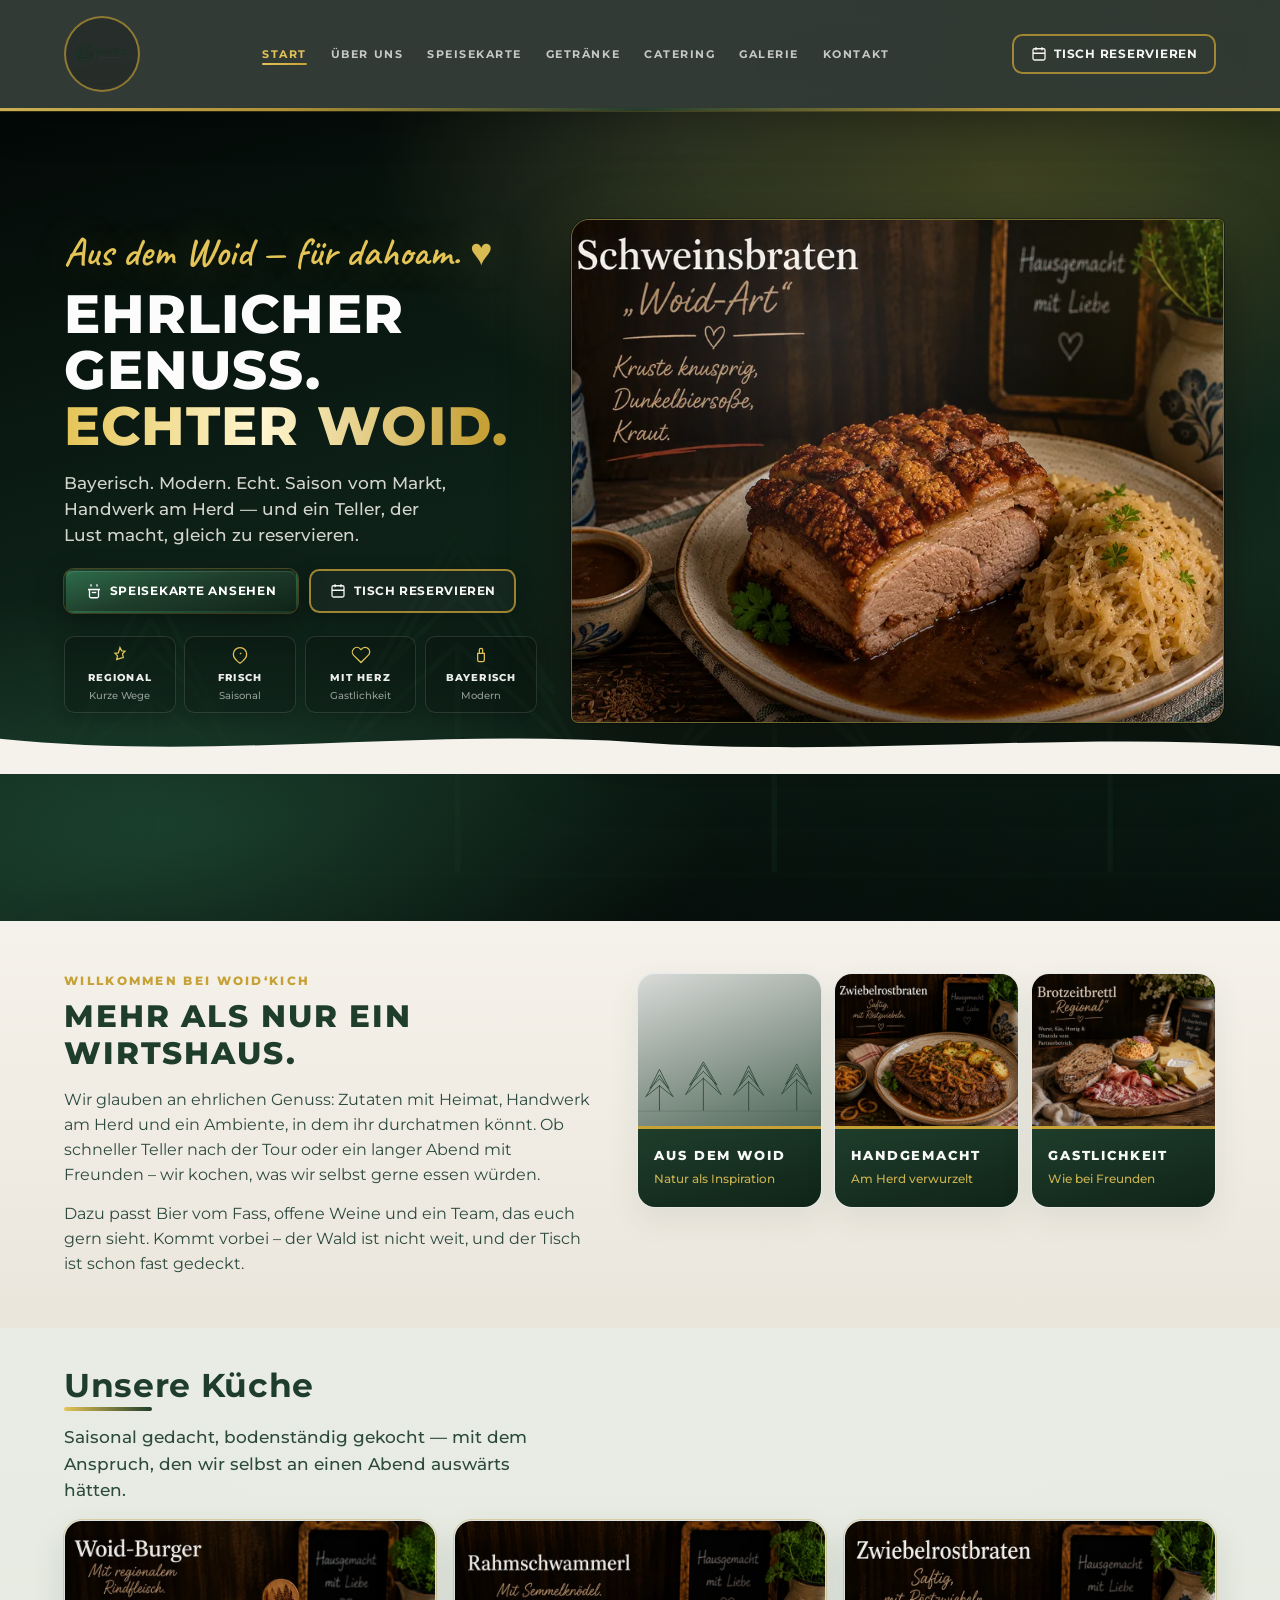
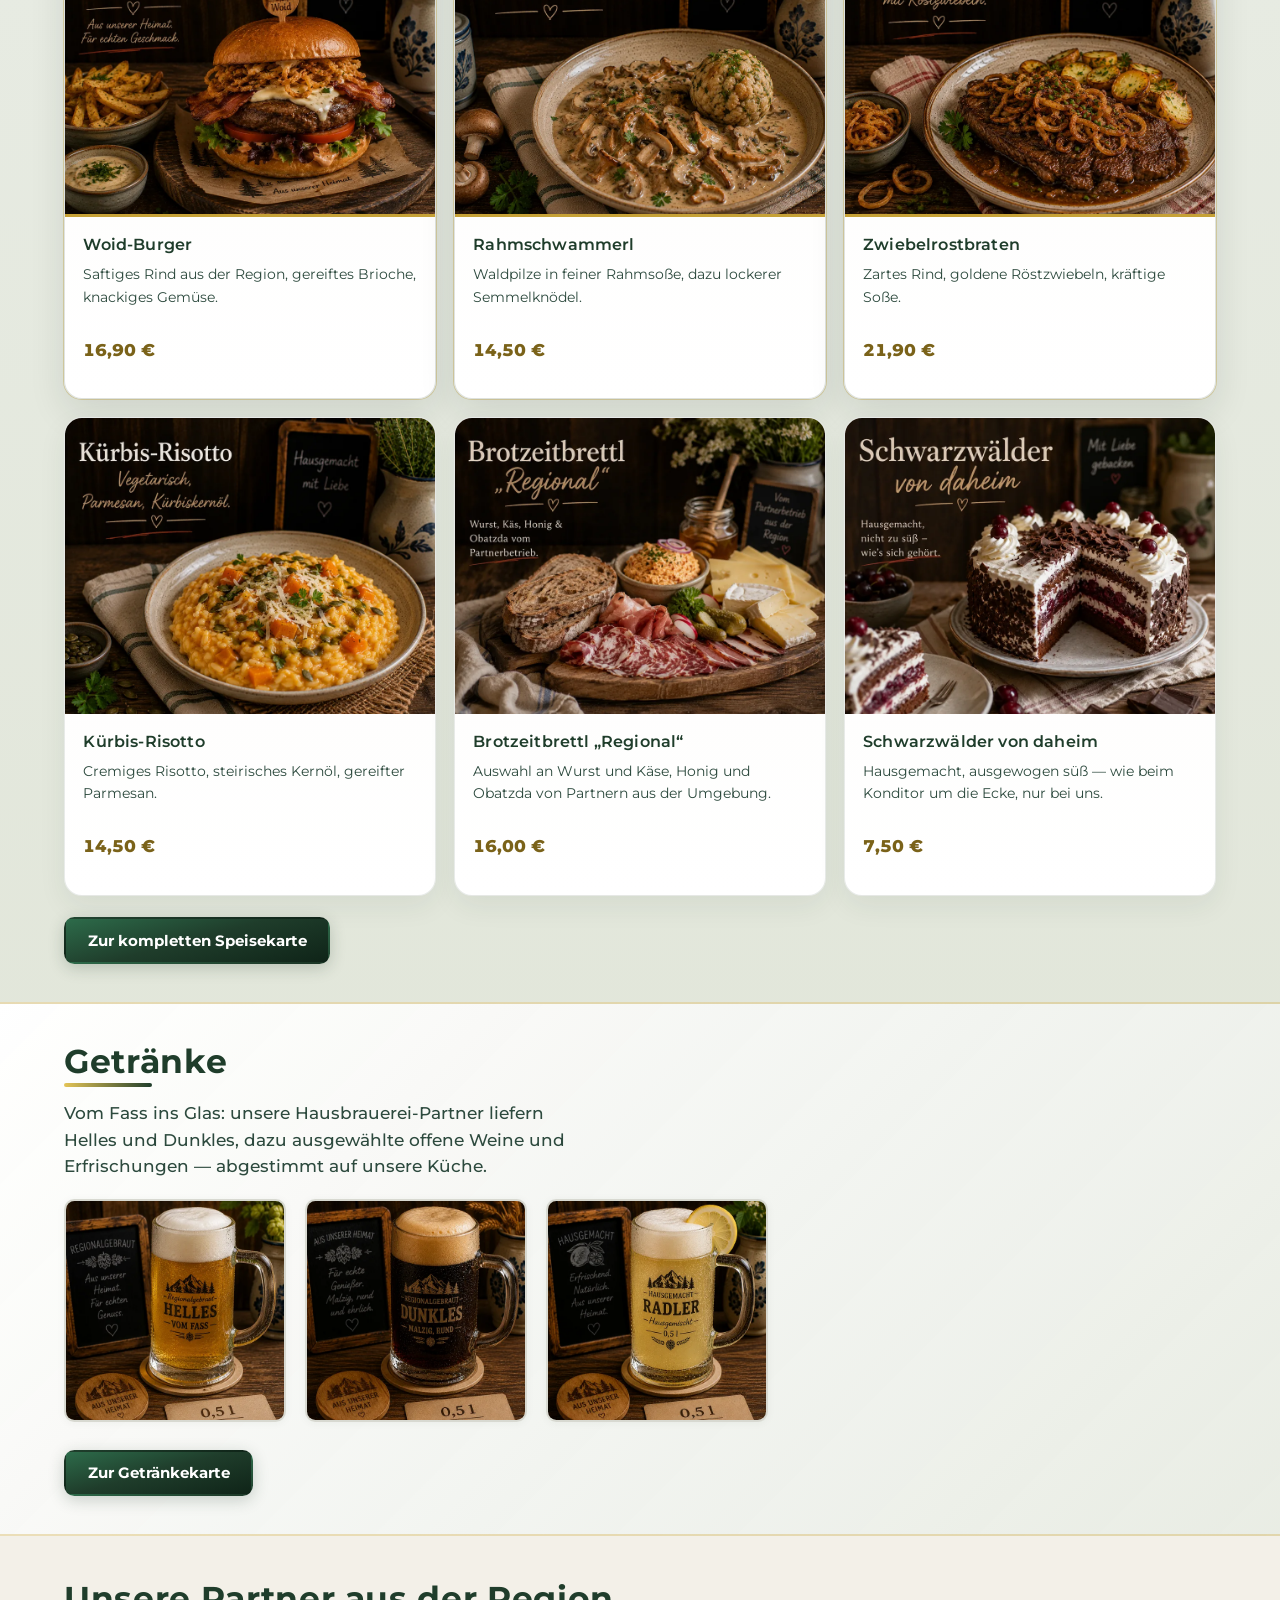
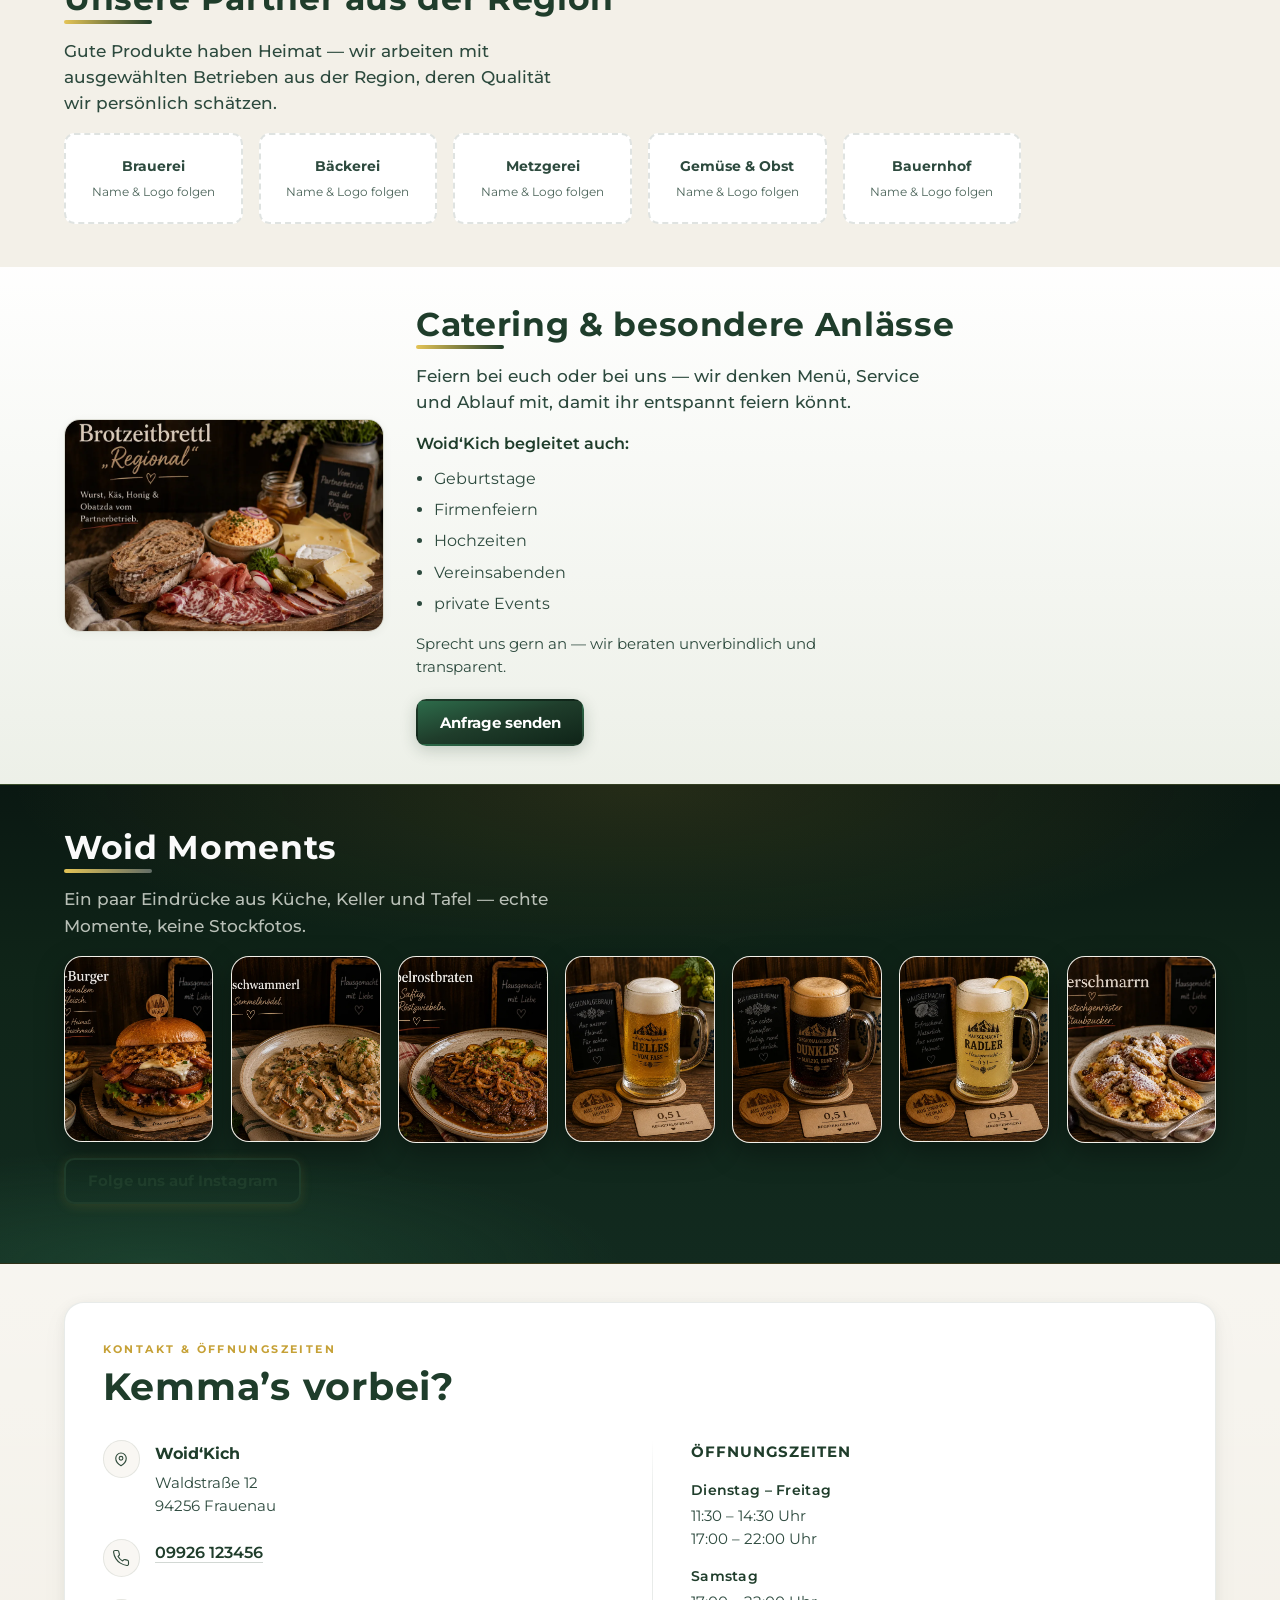
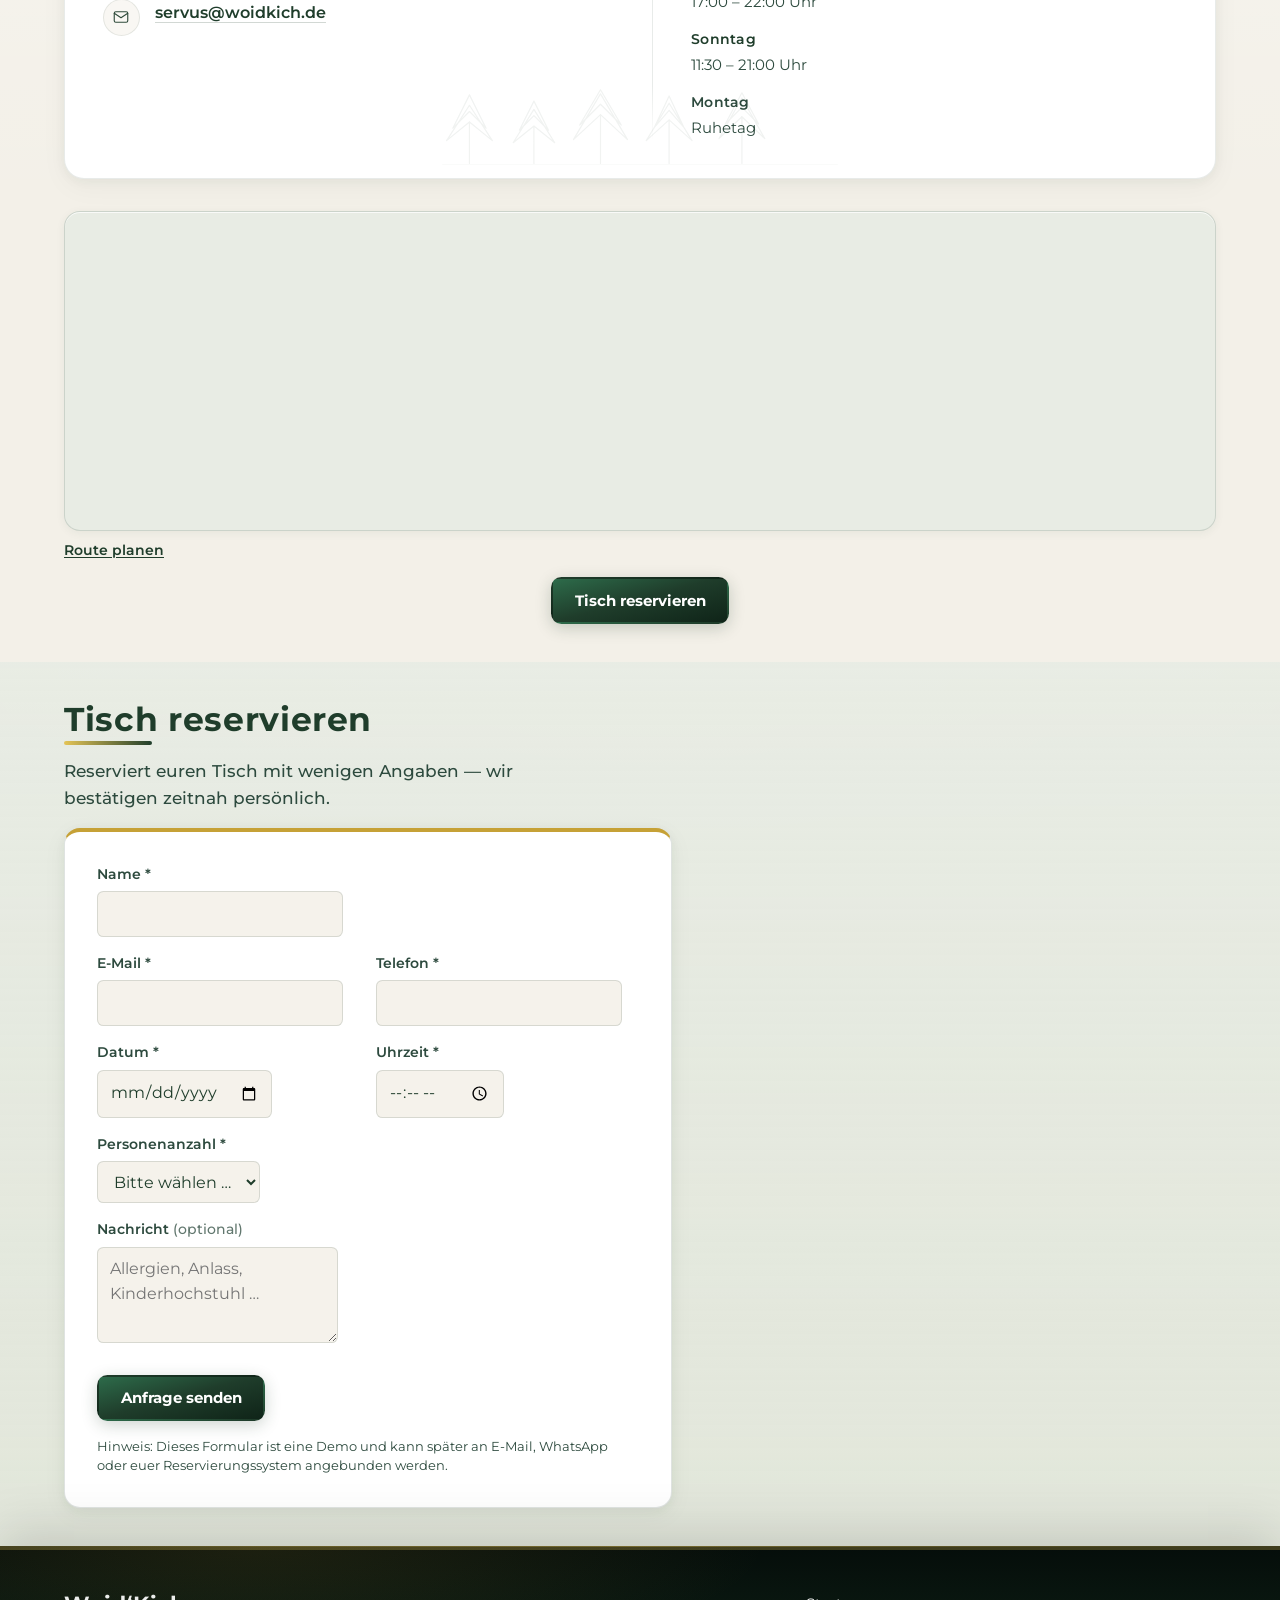
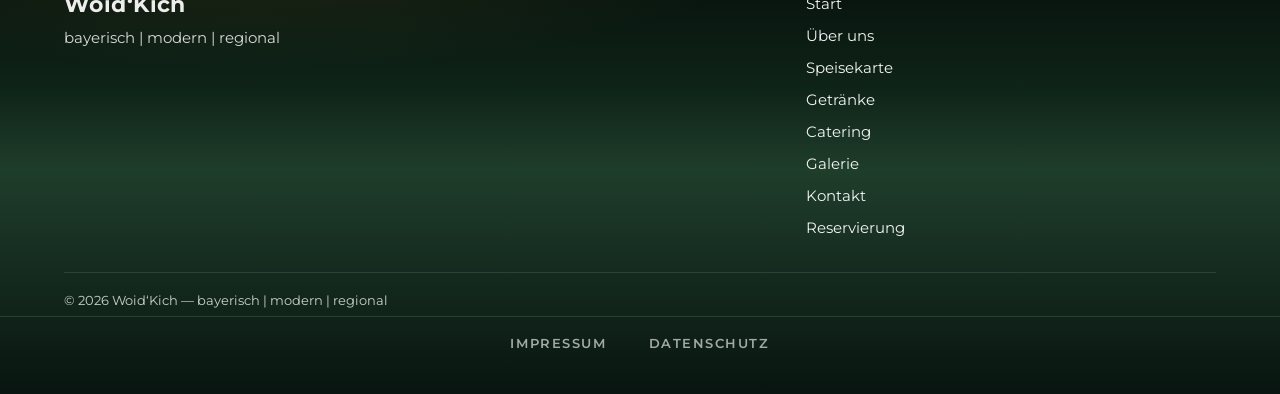
==== commit 852abd3a: "Rework homepage with cinematic premium hero 2" ====
--- a/index.html
+++ b/index.html
@@ -47,14 +47,13 @@
       <div class="hero__forest" aria-hidden="true"></div>
       <div class="container hero__grid hero__grid--cinema">
         <div class="hero__content hero__content--cinema">
-          <p class="hero__script">Aus dem Woid – für dahoam. <span class="hero__heart" aria-hidden="true">♥</span></p>
+          <p class="hero__script">Aus dem Woid — für dahoam. <span class="hero__heart" aria-hidden="true">♥</span></p>
           <h1 class="hero__display" id="hero-heading">
             <span class="hero__display-line">Ehrlicher Genuss.</span>
             <span class="hero__display-line hero__display-line--gold">Echter Woid.</span>
           </h1>
           <p class="hero__lead">
-            Regional eingekauft, ehrlich zubereitet, heute auf den Teller gebracht — mit Herzblut hinter dem Herd und dem Anspruch,
-            den wir selbst an einen Abend auswärts hätten.
+            Bayerisch. Modern. Echt. Saison vom Markt, Handwerk am Herd — und ein Teller, der Lust macht, gleich zu reservieren.
           </p>
           <div class="hero__actions hero__actions--cinema">
             <a class="btn btn--primary btn--cinema-solid" href="speisekarte.html">
@@ -97,8 +96,10 @@
             </li>
           </ul>
         </div>
-        <div class="hero__visual hero__visual--cinema" role="img" aria-label="Schweinsbraten vom Teller — Stimmungsbild Küche">
-          <img class="hero__visual-img" src="img/web/schweinsbraten-woid-art.webp" alt="" width="900" height="600" decoding="async" fetchpriority="high" loading="eager" sizes="(max-width: 768px) 100vw, 46vw">
+        <div class="hero__shot">
+          <div class="hero__visual hero__visual--cinema" role="img" aria-label="Schweinsbraten vom Teller — Stimmungsbild Küche">
+            <img class="hero__visual-img" src="img/web/schweinsbraten-woid-art.webp" alt="" width="900" height="600" decoding="async" fetchpriority="high" loading="eager" sizes="(max-width: 768px) 100vw, 58vw">
+          </div>
         </div>
       </div>
       <div class="hero__edge" aria-hidden="true">
@@ -284,7 +285,7 @@
       </div>
     </section>
 
-    <section id="galerie" class="section section--muted" aria-labelledby="gallery-heading">
+    <section id="galerie" class="section section--muted section--dark-gallery" aria-labelledby="gallery-heading">
       <div class="container">
         <h2 id="gallery-heading" class="section__title">Woid Moments</h2>
         <p class="section__lead">Ein paar Eindrücke aus Küche, Keller und Tafel — echte Momente, keine Stockfotos.</p>
--- a/style.css
+++ b/style.css
@@ -66,6 +66,24 @@
   overflow-x: clip;
 }
 
+.page--home {
+  --space-section: clamp(2rem, 3.8vw, 3.2rem);
+}
+
+.page--home main > .section {
+  padding-top: calc(var(--space-section) * 0.78);
+  padding-bottom: calc(var(--space-section) * 0.78);
+}
+
+.page--home .section__lead {
+  margin-bottom: 1.05rem;
+}
+
+.page--home .menu-preview__grid {
+  grid-template-columns: repeat(auto-fill, minmax(18.25rem, 1fr));
+  gap: 1.1rem;
+}
+
 @media (max-width: 480px) {
   body {
     font-size: 0.98rem;
@@ -763,11 +781,13 @@
 }
 
 .card-dish {
-  background: var(--color-white);
-  border: 1px solid var(--color-border);
-  border-radius: var(--radius-lg);
+  background: linear-gradient(180deg, #fdfcfa 0%, var(--color-white) 100%);
+  border: 1px solid rgba(31, 61, 43, 0.1);
+  border-radius: calc(var(--radius-lg) + 2px);
   overflow: hidden;
-  box-shadow: var(--shadow-soft);
+  box-shadow:
+    0 1px 0 rgba(255, 255, 255, 0.65) inset,
+    0 10px 28px rgba(31, 61, 43, 0.07);
   display: flex;
   flex-direction: column;
   min-height: 100%;
@@ -779,15 +799,19 @@
 
 @media (prefers-reduced-motion: no-preference) {
   .card-dish:hover {
-    transform: translateY(-2px);
-    box-shadow: 0 6px 22px rgba(31, 61, 43, 0.09);
-    border-color: rgba(198, 161, 54, 0.4);
+    transform: translateY(-3px);
+    box-shadow:
+      0 1px 0 rgba(255, 255, 255, 0.55) inset,
+      0 18px 40px rgba(15, 36, 24, 0.12),
+      0 0 0 1px rgba(198, 161, 54, 0.28);
+    border-color: rgba(198, 161, 54, 0.45);
   }
 }
 
 .card-dish__img {
   position: relative;
-  aspect-ratio: 4 / 3;
+  aspect-ratio: 5 / 4;
+  min-height: 11.5rem;
   overflow: hidden;
   background: var(--media-fallback-soft);
 }
@@ -798,8 +822,10 @@
   width: 100%;
   height: 100%;
   object-fit: cover;
-  object-position: 50% 40%;
+  object-position: 50% 32%;
   display: block;
+  transform: scale(1.02);
+  transform-origin: center 40%;
 }
 
 .card-dish__img.media-missing {
@@ -813,7 +839,7 @@
 }
 
 .card-dish__body {
-  padding: 1.15rem 1.25rem 1.35rem;
+  padding: 0.95rem 1.15rem 1.15rem;
   flex: 1;
   display: flex;
   flex-direction: column;
@@ -851,8 +877,11 @@
 }
 
 .card-dish--featured {
-  border: 2px solid var(--color-brand);
-  box-shadow: 0 4px 18px rgba(31, 61, 43, 0.09), 0 0 0 1px rgba(198, 161, 54, 0.22);
+  border: 1px solid rgba(31, 61, 43, 0.14);
+  box-shadow:
+    0 1px 0 rgba(255, 255, 255, 0.6) inset,
+    0 14px 36px rgba(15, 36, 24, 0.11),
+    0 0 0 1px rgba(198, 161, 54, 0.35);
 }
 
 .card-dish--featured .card-dish__img {
@@ -1147,6 +1176,67 @@
 
 .gallery-cta {
   margin-top: 0.95rem;
+}
+
+.section--dark-gallery {
+  position: relative;
+  color: rgba(255, 255, 255, 0.92);
+  background:
+    radial-gradient(ellipse 85% 60% at 50% 0%, rgba(198, 161, 54, 0.14), transparent 58%),
+    radial-gradient(ellipse 70% 45% at 12% 100%, rgba(45, 107, 74, 0.35), transparent 52%),
+    linear-gradient(180deg, #0a1812 0%, #0f2418 38%, #122a1f 100%);
+  border-block: 1px solid rgba(198, 161, 54, 0.18);
+}
+
+.section--dark-gallery .section__title {
+  color: rgba(255, 255, 255, 0.98);
+}
+
+.section--dark-gallery .section__title::after {
+  background: linear-gradient(90deg, var(--color-gold-bright), rgba(255, 255, 255, 0.35));
+}
+
+.section--dark-gallery .section__lead {
+  color: rgba(232, 236, 228, 0.78);
+}
+
+.section--dark-gallery .gallery-strip {
+  gap: clamp(0.75rem, 2vw, 1.1rem);
+}
+
+.section--dark-gallery .gallery-item {
+  border-radius: calc(var(--radius-lg) + 2px);
+  border: 1px solid rgba(255, 255, 255, 0.1);
+  aspect-ratio: 4 / 5;
+  min-height: 5.5rem;
+  box-shadow: 0 10px 28px rgba(0, 0, 0, 0.35);
+  transition:
+    box-shadow 0.24s var(--ease-out),
+    border-color 0.24s var(--ease-out),
+    transform 0.24s var(--ease-out);
+}
+
+.section--dark-gallery .gallery-item img {
+  object-position: 50% 36%;
+}
+
+@media (max-width: 640px) {
+  .section--dark-gallery .gallery-item {
+    flex: 0 0 44vw;
+    max-width: 13rem;
+    min-width: 8.5rem;
+    aspect-ratio: 3 / 4;
+  }
+}
+
+@media (prefers-reduced-motion: no-preference) {
+  .section--dark-gallery .gallery-item:hover {
+    transform: translateY(-3px);
+    box-shadow:
+      0 18px 42px rgba(0, 0, 0, 0.45),
+      0 0 0 1px rgba(228, 196, 86, 0.35);
+    border-color: rgba(228, 196, 86, 0.45);
+  }
 }
 
 /* ——— Kontakt (Card) ——— */
@@ -1559,11 +1649,28 @@
 
 /* ——— Footer & Legal ——— */
 .site-footer {
-  background: linear-gradient(180deg, var(--color-brand-deep) 0%, var(--color-brand) 42%, var(--color-brand-deep) 100%);
+  position: relative;
+  background:
+    radial-gradient(ellipse 80% 55% at 20% 0%, rgba(198, 161, 54, 0.12), transparent 50%),
+    linear-gradient(180deg, #050d0a 0%, var(--color-brand-deep) 32%, var(--color-brand) 50%, #081510 100%);
   color: rgba(255, 255, 255, 0.92);
-  padding: clamp(1.65rem, 3.5vw, 2.5rem) 0 1.35rem;
+  padding: clamp(1.85rem, 4vw, 2.85rem) 0 1.35rem;
   margin-top: 0;
-  box-shadow: inset 0 3px 0 rgba(228, 196, 86, 0.28);
+  box-shadow:
+    inset 0 4px 0 rgba(228, 196, 86, 0.26),
+    0 -16px 48px rgba(0, 0, 0, 0.12);
+}
+
+.site-footer::before {
+  content: "";
+  position: absolute;
+  left: 0;
+  right: 0;
+  top: 0;
+  height: 1px;
+  background: linear-gradient(90deg, transparent, rgba(228, 196, 86, 0.45), transparent);
+  opacity: 0.7;
+  pointer-events: none;
 }
 
 .site-footer a {
@@ -1581,7 +1688,7 @@
   grid-template-columns: 2fr 1.15fr;
   gap: clamp(1.25rem, 3vw, 1.75rem);
   padding-bottom: 1.5rem;
-  border-bottom: 1px solid rgba(255, 255, 255, 0.15);
+  border-bottom: 1px solid rgba(255, 255, 255, 0.1);
 }
 
 .footer-brand {
@@ -2149,6 +2256,8 @@
 
   .btn--primary:hover,
   .btn--ghost:hover,
+  .btn--cinema-solid:hover,
+  .btn--cinema-outline:hover,
   .card-dish:hover,
   .value-card:hover,
   .partner-item:hover,
@@ -2163,10 +2272,20 @@
   }
 }
 
-/* ═══ Startseite: Mockup „Cinematic Hero“ + Willkommen ═══ */
+/* ═══ Startseite: Premium-Gastro / Cinematic Hero + Willkommen ═══ */
 .site-header--home {
-  background: rgba(11, 28, 20, 0.96);
-  box-shadow: 0 1px 0 rgba(198, 161, 54, 0.2);
+  background: rgba(6, 16, 11, 0.82);
+  box-shadow:
+    0 1px 0 rgba(198, 161, 54, 0.22),
+    0 12px 36px rgba(0, 0, 0, 0.22);
+  backdrop-filter: blur(14px);
+  -webkit-backdrop-filter: blur(14px);
+}
+
+@supports not (backdrop-filter: blur(1px)) {
+  .site-header--home {
+    background: rgba(8, 20, 14, 0.97);
+  }
 }
 
 .site-header--home::after {
@@ -2274,13 +2393,14 @@
   }
 }
 
-/* Hero Kino */
+/* Hero — Food-Cinema / 42–58 */
 .hero.hero--cinema {
   position: relative;
-  padding: clamp(5.5rem, 12vw, 7rem) 0 clamp(2.5rem, 5vw, 3.5rem);
-  min-height: min(88vh, 52rem);
+  padding: clamp(5.35rem, 11vw, 6.75rem) 0 clamp(2.15rem, 4.5vw, 3.15rem);
+  min-height: min(90vh, 54rem);
   background: var(--color-night);
   color: rgba(255, 255, 255, 0.92);
+  overflow: clip;
 }
 
 .hero.hero--cinema::before,
@@ -2294,31 +2414,49 @@
   z-index: 0;
   pointer-events: none;
   background:
-    radial-gradient(ellipse 90% 65% at 70% 20%, rgba(198, 161, 54, 0.18), transparent 55%),
-    radial-gradient(ellipse 70% 50% at 15% 85%, rgba(45, 107, 74, 0.35), transparent 50%),
-    linear-gradient(165deg, #050d0a 0%, var(--color-night) 38%, var(--color-night-mid) 72%, #0a1812 100%);
+    radial-gradient(ellipse 95% 70% at 78% 8%, rgba(228, 196, 86, 0.22), transparent 52%),
+    radial-gradient(ellipse 55% 85% at 52% 0%, rgba(255, 250, 235, 0.06), transparent 42%),
+    radial-gradient(ellipse 85% 55% at 12% 88%, rgba(45, 107, 74, 0.42), transparent 52%),
+    radial-gradient(ellipse 120% 90% at 50% 100%, rgba(0, 0, 0, 0.55), transparent 58%),
+    linear-gradient(165deg, #030806 0%, var(--color-night) 34%, var(--color-night-mid) 68%, #07140f 100%);
   opacity: 1;
+}
+
+.hero__forest::before {
+  content: "";
+  position: absolute;
+  inset: 0;
+  opacity: 0.35;
+  background:
+    radial-gradient(ellipse 50% 95% at 88% -5%, rgba(228, 196, 86, 0.12), transparent 48%),
+    radial-gradient(ellipse 38% 80% at 62% -8%, rgba(255, 255, 255, 0.04), transparent 45%);
 }
 
 .hero__forest::after {
   content: "";
   position: absolute;
-  left: 0;
-  right: 0;
-  bottom: 0;
-  height: 42%;
-  background: url("img/trees-hero.svg") repeat-x center bottom / min(140%, 56rem) auto;
-  opacity: 0.12;
-}
-
-.hero__grid--cinema {
+  left: -8%;
+  right: -8%;
+  bottom: -2%;
+  height: min(52%, 28rem);
+  background: url("img/trees-hero.svg") repeat-x center 100% / min(220%, 120rem) auto;
+  opacity: 0.22;
+  mask-image: linear-gradient(180deg, transparent 0%, #000 28%, #000 88%, transparent 100%);
+  -webkit-mask-image: linear-gradient(180deg, transparent 0%, #000 28%, #000 88%, transparent 100%);
+}
+
+.hero__grid.hero__grid--cinema {
   position: relative;
   z-index: 1;
-  align-items: center;
+  display: grid;
+  grid-template-columns: minmax(0, 0.42fr) minmax(0, 0.58fr);
+  gap: clamp(0.85rem, 2.2vw, 1.65rem);
+  align-items: stretch;
 }
 
 .hero__content--cinema {
   padding-left: 0;
+  align-self: center;
 }
 
 .hero__content--cinema::before {
@@ -2327,11 +2465,12 @@
 
 .hero__script {
   font-family: var(--font-script);
-  font-size: clamp(1.65rem, 4.5vw, 2.35rem);
+  font-size: clamp(1.7rem, 4.8vw, 2.5rem);
   font-weight: 600;
   color: var(--color-gold-bright);
-  margin: 0 0 0.85rem;
-  line-height: 1.2;
+  margin: 0 0 0.65rem;
+  line-height: 1.15;
+  text-shadow: 0 0 40px rgba(228, 196, 86, 0.25);
 }
 
 .hero__heart {
@@ -2340,14 +2479,14 @@
 }
 
 .hero__display {
-  margin: 0 0 1.1rem;
+  margin: 0 0 0.95rem;
   font-family: var(--font-sans);
   font-weight: 800;
-  font-size: clamp(1.75rem, 4.2vw, 2.65rem);
-  line-height: 1.12;
-  letter-spacing: 0.04em;
+  font-size: clamp(2rem, 5.2vw, 3.35rem);
+  line-height: 1.05;
+  letter-spacing: 0.02em;
   text-transform: uppercase;
-  color: rgba(255, 255, 255, 0.98);
+  color: rgba(255, 255, 255, 0.99);
 }
 
 .hero__display-line {
@@ -2355,31 +2494,46 @@
 }
 
 .hero__display-line--gold {
-  background: linear-gradient(90deg, var(--color-gold-bright), #f0e6b8 45%, var(--color-gold-bright));
+  background: linear-gradient(92deg, var(--color-gold-bright), #fff6d0 42%, var(--color-gold) 88%);
   -webkit-background-clip: text;
   background-clip: text;
   color: transparent;
 }
 
 .hero__lead {
-  margin: 0 0 1.5rem;
-  max-width: 38ch;
-  font-size: clamp(0.95rem, 1.65vw, 1.08rem);
+  margin: 0 0 1.25rem;
+  max-width: 36ch;
+  font-size: clamp(0.94rem, 1.55vw, 1.06rem);
   font-weight: 500;
-  line-height: 1.62;
-  color: rgba(245, 242, 235, 0.82);
+  line-height: 1.55;
+  color: rgba(245, 242, 235, 0.86);
 }
 
 .hero__actions--cinema {
-  gap: 0.75rem;
-  margin-bottom: 1.75rem;
+  gap: 0.7rem;
+  margin-bottom: 1.45rem;
 }
 
 .btn--cinema-solid {
   text-transform: uppercase;
-  letter-spacing: 0.05em;
-  font-size: 0.78rem;
-  padding: 0.65rem 1.15rem;
+  letter-spacing: 0.06em;
+  font-size: 0.76rem;
+  padding: 0.68rem 1.2rem;
+  box-shadow:
+    0 1px 0 rgba(255, 255, 255, 0.12) inset,
+    0 10px 28px rgba(0, 0, 0, 0.35),
+    0 0 0 1px rgba(198, 161, 54, 0.35);
+}
+
+@media (prefers-reduced-motion: no-preference) {
+  .btn--cinema-solid:hover {
+    transform: translateY(-2px);
+    box-shadow:
+      0 1px 0 rgba(255, 255, 255, 0.16) inset,
+      0 14px 36px rgba(0, 0, 0, 0.38),
+      0 0 28px rgba(228, 196, 86, 0.22),
+      0 0 0 1px rgba(228, 196, 86, 0.5);
+  }
 }
 
 .btn--cinema-outline {
@@ -2397,20 +2551,31 @@
   text-decoration: none;
   border-radius: var(--radius-md);
   color: rgba(255, 255, 255, 0.95);
-  background: rgba(255, 255, 255, 0.04);
-  border: 2px solid rgba(198, 161, 54, 0.75);
+  background: rgba(255, 255, 255, 0.035);
+  border: 2px solid rgba(198, 161, 54, 0.78);
+  box-shadow: 0 6px 20px rgba(0, 0, 0, 0.22);
   transition:
     background 0.2s ease,
     border-color 0.2s ease,
     color 0.2s ease,
+    box-shadow 0.2s ease,
     transform 0.2s ease;
 }
 
 .btn--cinema-outline:hover {
-  background: rgba(198, 161, 54, 0.12);
+  background: rgba(198, 161, 54, 0.14);
   border-color: var(--color-gold-bright);
   color: var(--color-white);
   text-decoration: none;
+  box-shadow:
+    0 10px 30px rgba(0, 0, 0, 0.28),
+    0 0 24px rgba(228, 196, 86, 0.18);
+}
+
+@media (prefers-reduced-motion: no-preference) {
+  .btn--cinema-outline:hover {
+    transform: translateY(-2px);
+  }
 }
 
 .hero__pillrow {
@@ -2419,7 +2584,7 @@
   padding: 0;
   display: grid;
   grid-template-columns: repeat(4, minmax(0, 1fr));
-  gap: 0.65rem;
+  gap: 0.55rem;
   max-width: 36rem;
 }
 
@@ -2429,10 +2594,11 @@
   align-items: center;
   text-align: center;
   gap: 0.2rem;
-  padding: 0.55rem 0.35rem;
+  padding: 0.5rem 0.3rem;
   border-radius: var(--radius-md);
-  border: 1px solid rgba(255, 255, 255, 0.1);
-  background: rgba(0, 0, 0, 0.18);
+  border: 1px solid rgba(255, 255, 255, 0.12);
+  background: rgba(0, 0, 0, 0.22);
+  box-shadow: 0 4px 14px rgba(0, 0, 0, 0.2);
 }
 
 .hero__pill-icon {
@@ -2455,15 +2621,44 @@
   color: rgba(255, 255, 255, 0.55);
 }
 
-.hero__visual--cinema {
-  border-width: 2px;
+.hero__shot {
+  position: relative;
+  min-width: 0;
+  display: flex;
+  align-items: stretch;
+  justify-content: flex-end;
+}
+
+@media (min-width: 769px) {
+  .hero__shot {
+    margin-right: clamp(-0.5rem, -2.5vw, -2.25rem);
+    margin-left: clamp(0rem, 1vw, 0.5rem);
+  }
+}
+
+.hero__visual.hero__visual--cinema {
+  width: 100%;
+  max-width: none;
+  border-radius: 1.15rem 0.35rem 1.15rem 0.45rem;
+  border: 1px solid rgba(228, 196, 86, 0.45);
+  aspect-ratio: auto;
+  min-height: clamp(20rem, 56vh, 38rem);
   box-shadow:
-    0 0 0 1px rgba(198, 161, 54, 0.35),
-    0 20px 50px rgba(0, 0, 0, 0.45);
-}
-
-.hero__visual--cinema::after {
-  background: radial-gradient(circle at 40% 25%, rgba(255, 255, 255, 0.12), transparent 50%);
+    0 0 0 1px rgba(0, 0, 0, 0.35),
+    0 28px 64px rgba(0, 0, 0, 0.55),
+    0 0 80px rgba(228, 196, 86, 0.08);
+}
+
+.hero__visual.hero__visual--cinema .hero__visual-img {
+  object-position: 48% 38%;
+  transform: scale(1.06);
+}
+
+.hero__visual.hero__visual--cinema::after {
+  background:
+    radial-gradient(ellipse 90% 70% at 50% 108%, rgba(0, 0, 0, 0.55), transparent 52%),
+    radial-gradient(circle at 38% 22%, rgba(255, 255, 255, 0.14), transparent 46%),
+    radial-gradient(circle at 88% 12%, rgba(228, 196, 86, 0.12), transparent 38%);
 }
 
 .hero__edge {
@@ -2483,19 +2678,19 @@
 
 /* Willkommen + Säulen-Karten */
 .welcome {
-  padding: clamp(2.5rem, 6vw, 4.5rem) 0;
+  padding: clamp(2rem, 4.5vw, 3.25rem) 0;
   background: linear-gradient(180deg, var(--color-cream) 0%, #ebe6dc 100%);
 }
 
 .welcome__grid {
   display: grid;
-  grid-template-columns: minmax(0, 1fr) minmax(0, 1.05fr);
-  gap: clamp(1.75rem, 4vw, 3rem);
+  grid-template-columns: minmax(0, 1fr) minmax(0, 1.08fr);
+  gap: clamp(1.35rem, 3.2vw, 2.35rem);
   align-items: start;
 }
 
 .welcome__kicker {
-  margin: 0 0 0.5rem;
+  margin: 0 0 0.45rem;
   font-size: 0.72rem;
   font-weight: 800;
   letter-spacing: 0.2em;
@@ -2504,7 +2699,7 @@
 }
 
 .welcome__title {
-  margin: 0 0 1.1rem;
+  margin: 0 0 0.85rem;
   font-family: var(--font-sans);
   font-size: clamp(1.45rem, 3vw, 1.95rem);
   font-weight: 800;
@@ -2515,11 +2710,11 @@
 }
 
 .welcome__text {
-  margin: 0 0 1rem;
+  margin: 0 0 0.85rem;
   max-width: 48ch;
   color: var(--color-text-soft);
-  font-size: 0.98rem;
-  line-height: 1.65;
+  font-size: 0.97rem;
+  line-height: 1.62;
 }
 
 .welcome__text:last-of-type {
@@ -2529,30 +2724,37 @@
 .welcome__pillars {
   display: grid;
   grid-template-columns: repeat(3, minmax(0, 1fr));
-  gap: 0.85rem;
+  gap: 0.75rem;
 }
 
 .pillar-card {
-  border-radius: var(--radius-lg);
+  border-radius: calc(var(--radius-lg) + 2px);
   overflow: hidden;
-  border: 1px solid rgba(31, 61, 43, 0.12);
-  box-shadow: var(--shadow-soft);
+  border: 1px solid rgba(31, 61, 43, 0.1);
+  box-shadow:
+    0 1px 0 rgba(255, 255, 255, 0.65) inset,
+    0 12px 32px rgba(31, 61, 43, 0.08);
   display: flex;
   flex-direction: column;
-  background: var(--color-white);
-  transition: box-shadow 0.22s ease, transform 0.22s ease;
+  background: linear-gradient(180deg, #fdfcfa 0%, var(--color-white) 100%);
+  transition: box-shadow 0.22s ease, transform 0.22s ease, border-color 0.22s ease;
 }
 
 @media (prefers-reduced-motion: no-preference) {
   .pillar-card:hover {
-    box-shadow: 0 8px 28px rgba(31, 61, 43, 0.12);
-    transform: translateY(-2px);
+    box-shadow:
+      0 1px 0 rgba(255, 255, 255, 0.55) inset,
+      0 18px 42px rgba(15, 36, 24, 0.12),
+      0 0 0 1px rgba(198, 161, 54, 0.28);
+    transform: translateY(-3px);
+    border-color: rgba(198, 161, 54, 0.35);
   }
 }
 
 .pillar-card__visual {
   position: relative;
-  aspect-ratio: 4 / 3;
+  aspect-ratio: 5 / 4;
+  min-height: 9.5rem;
   overflow: hidden;
   background: var(--media-fallback-soft);
 }
@@ -2566,8 +2768,8 @@
 
 .pillar-card__visual--forest {
   background:
-    linear-gradient(160deg, rgba(11, 28, 20, 0.2), rgba(31, 61, 43, 0.75)),
-    url("img/trees-hero.svg") no-repeat center 85% / min(120%, 28rem);
+    linear-gradient(160deg, rgba(11, 28, 20, 0.15), rgba(31, 61, 43, 0.78)),
+    url("img/trees-hero.svg") no-repeat center 92% / min(150%, 36rem);
 }
 
 .pillar-card__bar {
@@ -2616,13 +2818,27 @@
     padding-top: clamp(4.75rem, 18vw, 5.75rem);
   }
 
-  .hero__grid--cinema {
+  .hero__grid.hero__grid--cinema {
     grid-template-columns: 1fr;
   }
 
-  .hero__visual--cinema {
+  .hero__shot {
     order: -1;
-    max-width: min(100%, 26rem);
+    max-width: min(100%, 28rem);
     margin-inline: auto;
-  }
-}
+    margin-right: 0;
+    margin-left: 0;
+    justify-content: center;
+  }
+
+  .hero__visual.hero__visual--cinema {
+    min-height: 0;
+    aspect-ratio: 3 / 2;
+    max-height: none;
+  }
+
+  .hero__visual.hero__visual--cinema .hero__visual-img {
+    transform: scale(1.03);
+    object-position: 50% 40%;
+  }
+}
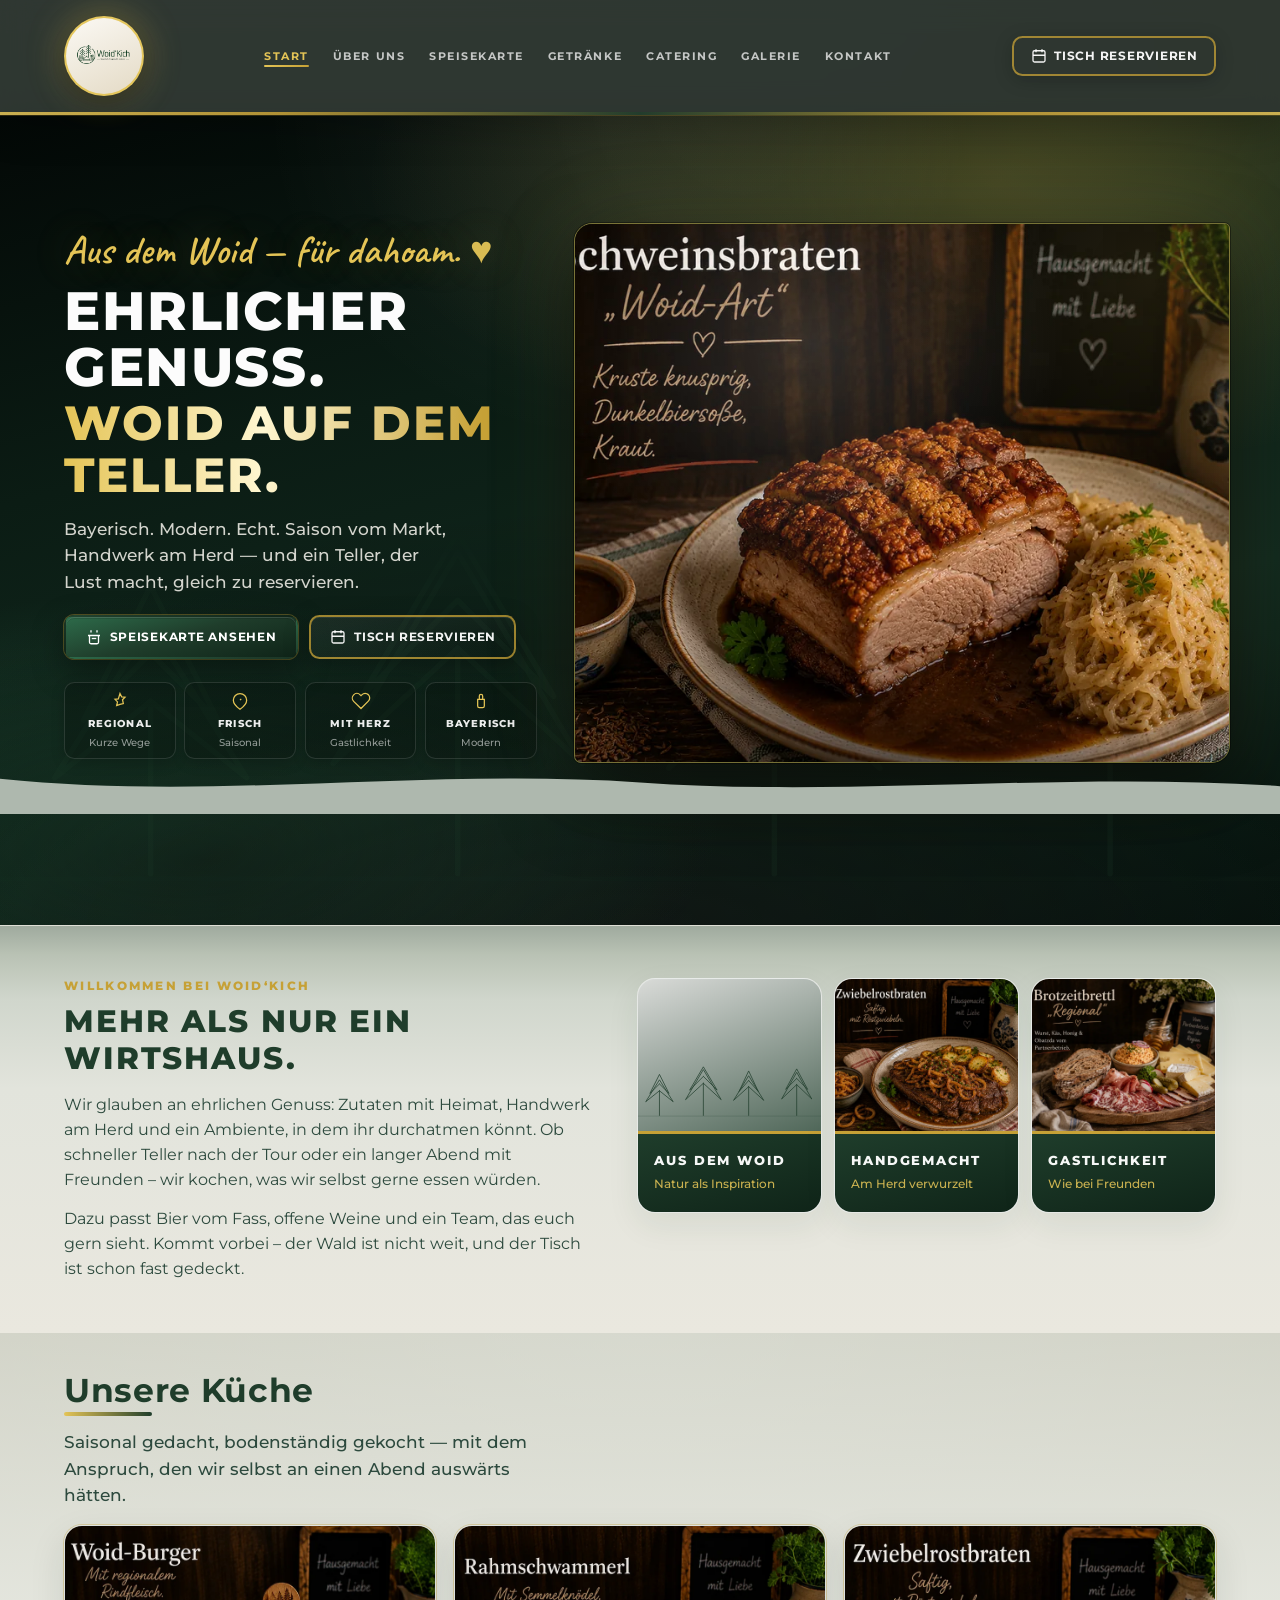
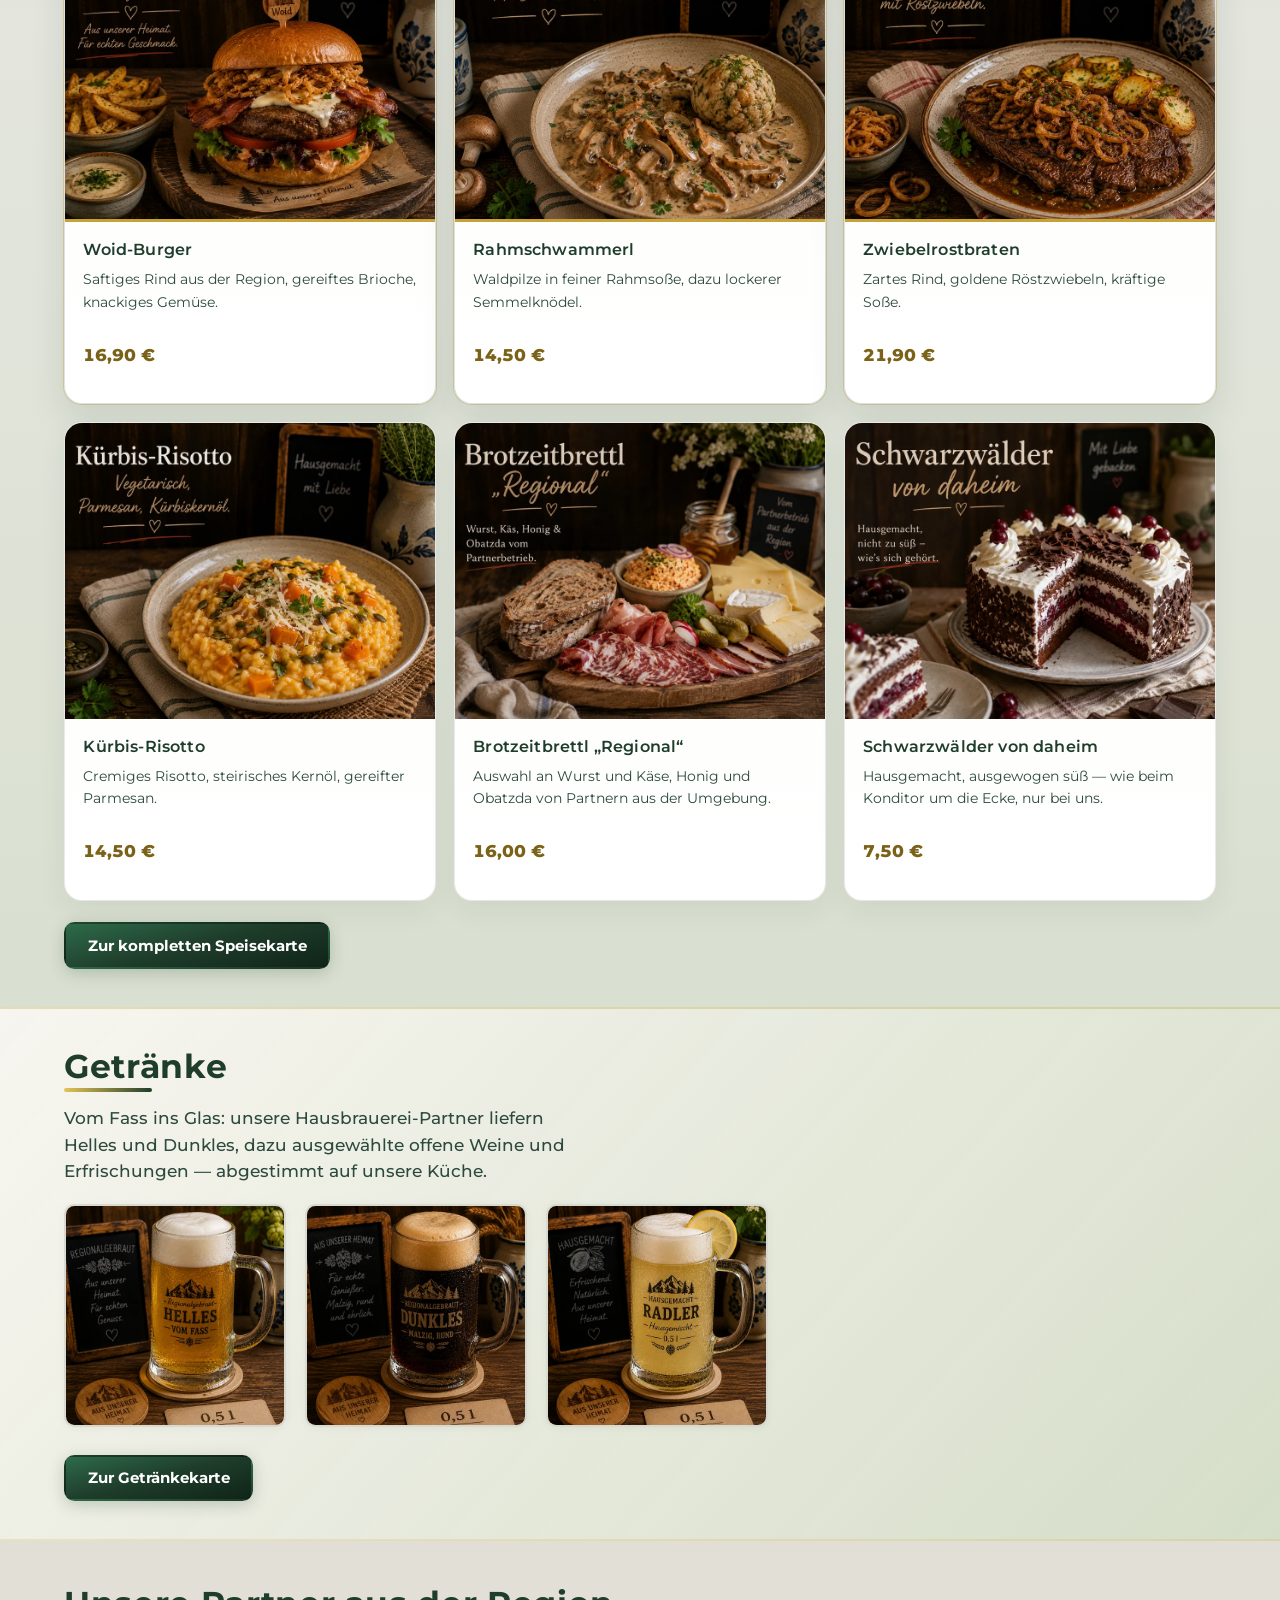
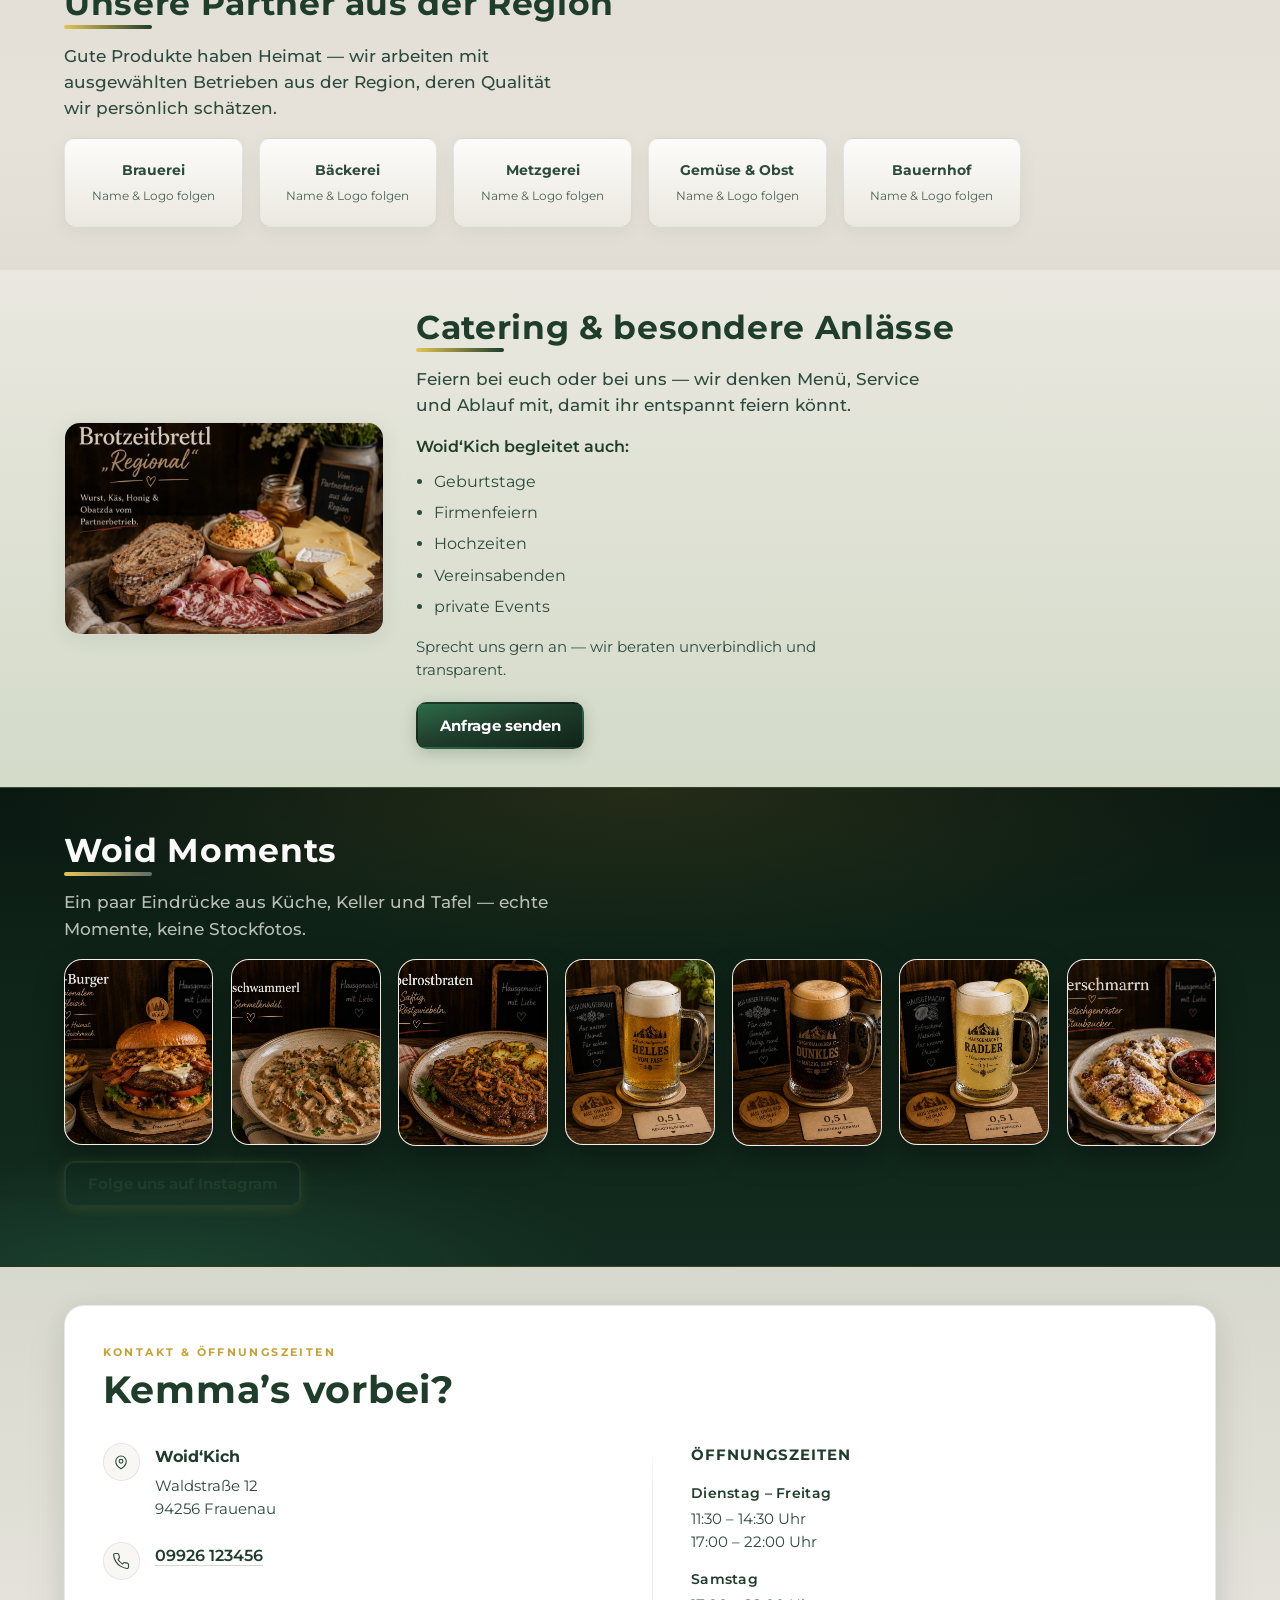
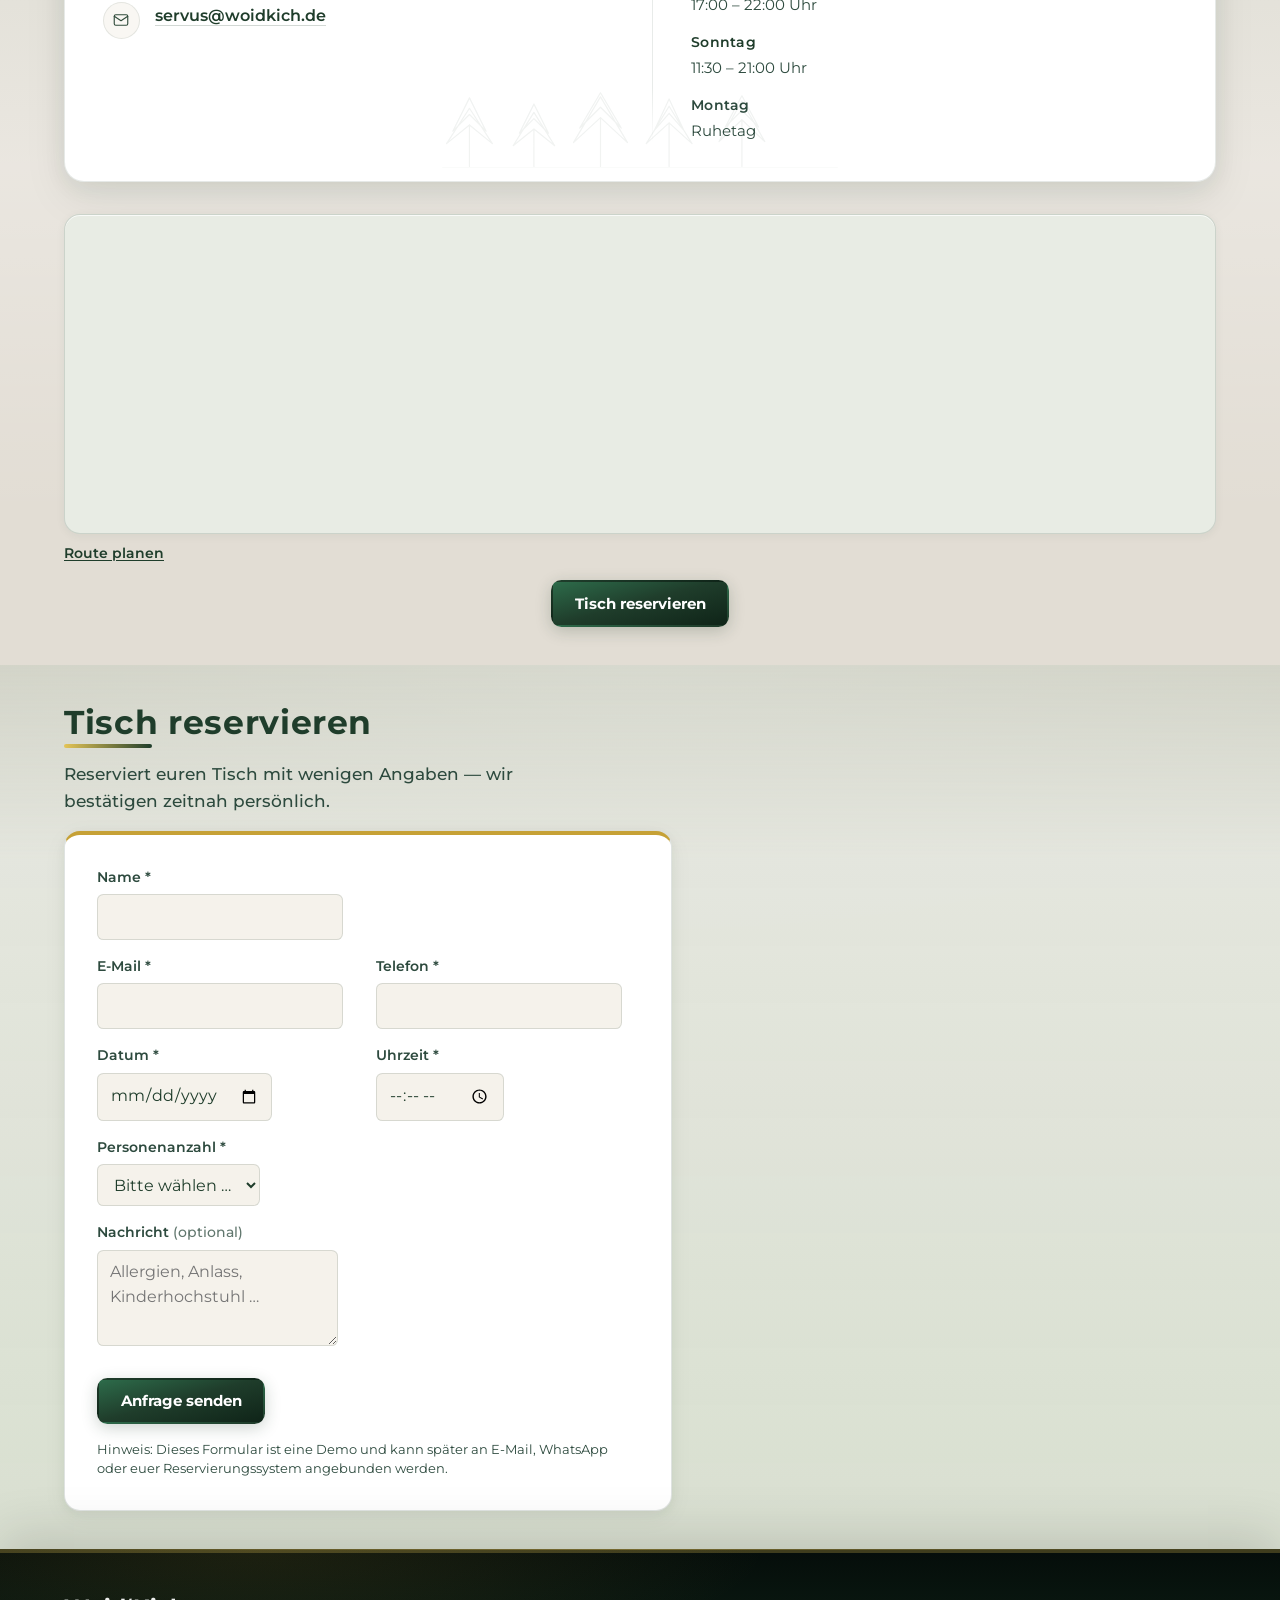
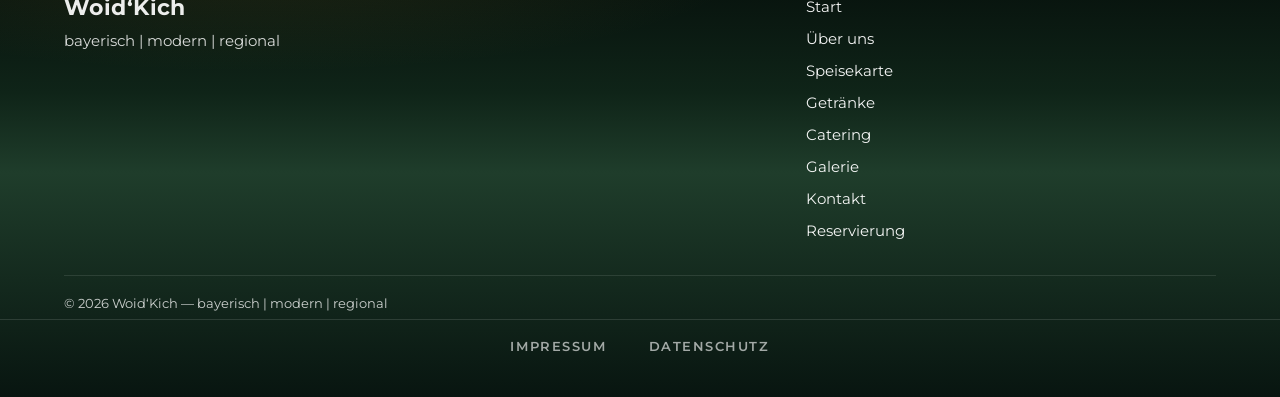
==== commit 009e7430: "Polish cinematic hero and premium home flow" ====
--- a/index.html
+++ b/index.html
@@ -50,7 +50,7 @@
           <p class="hero__script">Aus dem Woid — für dahoam. <span class="hero__heart" aria-hidden="true">♥</span></p>
           <h1 class="hero__display" id="hero-heading">
             <span class="hero__display-line">Ehrlicher Genuss.</span>
-            <span class="hero__display-line hero__display-line--gold">Echter Woid.</span>
+            <span class="hero__display-line hero__display-line--gold">Woid auf dem Teller.</span>
           </h1>
           <p class="hero__lead">
             Bayerisch. Modern. Echt. Saison vom Markt, Handwerk am Herd — und ein Teller, der Lust macht, gleich zu reservieren.
--- a/style.css
+++ b/style.css
@@ -84,6 +84,13 @@
   gap: 1.1rem;
 }
 
+body.page--home {
+  background-color: #e2ddd4;
+  background-image:
+    radial-gradient(ellipse 82% 50% at 100% 0%, rgba(198, 161, 54, 0.075), transparent 52%),
+    linear-gradient(178deg, #ebe8e0 0%, #e3ded4 38%, #dbd5c9 100%);
+}
+
 @media (max-width: 480px) {
   body {
     font-size: 0.98rem;
@@ -2258,6 +2265,7 @@
   .btn--ghost:hover,
   .btn--cinema-solid:hover,
   .btn--cinema-outline:hover,
+  .btn--reserve-header:hover,
   .card-dish:hover,
   .value-card:hover,
   .partner-item:hover,
@@ -2303,14 +2311,18 @@
 
 .logo-link--badge {
   flex: 0 0 auto;
-  width: clamp(3.5rem, 12vw, 4.75rem);
-  height: clamp(3.5rem, 12vw, 4.75rem);
+  width: clamp(3.65rem, 12.5vw, 5rem);
+  height: clamp(3.65rem, 12.5vw, 5rem);
   min-height: 0;
-  padding: 0.35rem;
+  padding: 0.42rem;
   border-radius: 50%;
-  border: 2px solid rgba(198, 161, 54, 0.65);
-  background: rgba(0, 0, 0, 0.22);
+  border: 2px solid rgba(228, 196, 86, 0.95);
+  background: linear-gradient(155deg, rgba(255, 253, 248, 0.98), rgba(236, 226, 204, 0.96));
   justify-content: center;
+  box-shadow:
+    0 0 0 1px rgba(31, 61, 43, 0.1),
+    0 8px 28px rgba(0, 0, 0, 0.45),
+    0 0 36px rgba(228, 196, 86, 0.42);
 }
 
 .logo-link--badge .logo-img {
@@ -2320,6 +2332,7 @@
   object-fit: contain;
   object-position: center;
   box-shadow: none;
+  filter: brightness(1.08) contrast(1.06) saturate(1.04);
 }
 
 .main-nav--caps a {
@@ -2365,12 +2378,17 @@
   background: transparent;
   color: rgba(255, 255, 255, 0.95);
   border: 2px solid rgba(198, 161, 54, 0.75);
-  box-shadow: none;
+  box-shadow: 0 4px 18px rgba(0, 0, 0, 0.22);
   font-size: 0.78rem;
   letter-spacing: 0.06em;
   text-transform: uppercase;
   padding: 0.55rem 1rem;
   min-height: 2.5rem;
+  transition:
+    background 0.24s var(--ease-out),
+    border-color 0.24s var(--ease-out),
+    box-shadow 0.24s var(--ease-out),
+    transform 0.24s var(--ease-out);
 }
 
 .btn--reserve-header:hover {
@@ -2378,7 +2396,16 @@
   color: var(--color-white);
   border-color: var(--color-gold-bright);
   text-decoration: none;
-  box-shadow: 0 0 0 1px rgba(228, 196, 86, 0.25);
+  box-shadow:
+    0 6px 26px rgba(0, 0, 0, 0.32),
+    0 0 22px rgba(228, 196, 86, 0.18),
+    0 0 0 1px rgba(228, 196, 86, 0.32);
+}
+
+@media (prefers-reduced-motion: no-preference) {
+  .btn--reserve-header:hover {
+    transform: translateY(-1px);
+  }
 }
 
 @media (max-width: 900px) {
@@ -2401,6 +2428,7 @@
   background: var(--color-night);
   color: rgba(255, 255, 255, 0.92);
   overflow: clip;
+  box-shadow: inset 0 -90px 110px -30px rgba(0, 0, 0, 0.38);
 }
 
 .hero.hero--cinema::before,
@@ -2414,10 +2442,11 @@
   z-index: 0;
   pointer-events: none;
   background:
-    radial-gradient(ellipse 95% 70% at 78% 8%, rgba(228, 196, 86, 0.22), transparent 52%),
-    radial-gradient(ellipse 55% 85% at 52% 0%, rgba(255, 250, 235, 0.06), transparent 42%),
-    radial-gradient(ellipse 85% 55% at 12% 88%, rgba(45, 107, 74, 0.42), transparent 52%),
-    radial-gradient(ellipse 120% 90% at 50% 100%, rgba(0, 0, 0, 0.55), transparent 58%),
+    radial-gradient(ellipse 95% 70% at 78% 8%, rgba(228, 196, 86, 0.24), transparent 52%),
+    radial-gradient(ellipse 62% 92% at 48% 0%, rgba(255, 248, 230, 0.07), transparent 44%),
+    radial-gradient(ellipse 72% 48% at 16% 92%, rgba(0, 0, 0, 0.48), transparent 58%),
+    radial-gradient(ellipse 85% 55% at 12% 88%, rgba(45, 107, 74, 0.44), transparent 52%),
+    radial-gradient(ellipse 120% 90% at 50% 100%, rgba(0, 0, 0, 0.58), transparent 58%),
     linear-gradient(165deg, #030806 0%, var(--color-night) 34%, var(--color-night-mid) 68%, #07140f 100%);
   opacity: 1;
 }
@@ -2426,10 +2455,11 @@
   content: "";
   position: absolute;
   inset: 0;
-  opacity: 0.35;
+  opacity: 0.48;
   background:
-    radial-gradient(ellipse 50% 95% at 88% -5%, rgba(228, 196, 86, 0.12), transparent 48%),
-    radial-gradient(ellipse 38% 80% at 62% -8%, rgba(255, 255, 255, 0.04), transparent 45%);
+    radial-gradient(ellipse 115% 52% at 50% 100%, rgba(210, 218, 208, 0.11), transparent 54%),
+    radial-gradient(ellipse 58% 100% at 86% -8%, rgba(228, 196, 86, 0.14), transparent 46%),
+    radial-gradient(ellipse 42% 85% at 58% -6%, rgba(255, 255, 255, 0.05), transparent 44%);
 }
 
 .hero__forest::after {
@@ -2483,8 +2513,8 @@
   font-family: var(--font-sans);
   font-weight: 800;
   font-size: clamp(2rem, 5.2vw, 3.35rem);
-  line-height: 1.05;
-  letter-spacing: 0.02em;
+  line-height: 1.04;
+  letter-spacing: 0.018em;
   text-transform: uppercase;
   color: rgba(255, 255, 255, 0.99);
 }
@@ -2493,7 +2523,15 @@
   display: block;
 }
 
+.hero__display-line:first-child {
+  letter-spacing: 0.03em;
+}
+
 .hero__display-line--gold {
+  margin-top: 0.04em;
+  font-size: 0.9em;
+  letter-spacing: 0.045em;
+  line-height: 1.08;
   background: linear-gradient(92deg, var(--color-gold-bright), #fff6d0 42%, var(--color-gold) 88%);
   -webkit-background-clip: text;
   background-clip: text;
@@ -2520,19 +2558,26 @@
   font-size: 0.76rem;
   padding: 0.68rem 1.2rem;
   box-shadow:
-    0 1px 0 rgba(255, 255, 255, 0.12) inset,
-    0 10px 28px rgba(0, 0, 0, 0.35),
-    0 0 0 1px rgba(198, 161, 54, 0.35);
+    0 1px 0 rgba(255, 255, 255, 0.14) inset,
+    0 2px 0 rgba(0, 0, 0, 0.12) inset,
+    0 12px 32px rgba(0, 0, 0, 0.38),
+    0 0 0 1px rgba(198, 161, 54, 0.38);
+  transition:
+    background 0.26s var(--ease-out),
+    box-shadow 0.26s var(--ease-out),
+    transform 0.26s var(--ease-out),
+    border-color 0.26s var(--ease-out);
 }
 
 @media (prefers-reduced-motion: no-preference) {
   .btn--cinema-solid:hover {
     transform: translateY(-2px);
     box-shadow:
-      0 1px 0 rgba(255, 255, 255, 0.16) inset,
-      0 14px 36px rgba(0, 0, 0, 0.38),
-      0 0 28px rgba(228, 196, 86, 0.22),
-      0 0 0 1px rgba(228, 196, 86, 0.5);
+      0 1px 0 rgba(255, 255, 255, 0.18) inset,
+      0 2px 0 rgba(0, 0, 0, 0.1) inset,
+      0 18px 44px rgba(0, 0, 0, 0.42),
+      0 0 34px rgba(228, 196, 86, 0.24),
+      0 0 0 1px rgba(228, 196, 86, 0.55);
   }
 }
 
@@ -2551,25 +2596,28 @@
   text-decoration: none;
   border-radius: var(--radius-md);
   color: rgba(255, 255, 255, 0.95);
-  background: rgba(255, 255, 255, 0.035);
+  background: linear-gradient(165deg, rgba(255, 255, 255, 0.06), rgba(0, 0, 0, 0.12));
   border: 2px solid rgba(198, 161, 54, 0.78);
-  box-shadow: 0 6px 20px rgba(0, 0, 0, 0.22);
+  box-shadow:
+    0 1px 0 rgba(255, 255, 255, 0.08) inset,
+    0 8px 26px rgba(0, 0, 0, 0.28);
   transition:
-    background 0.2s ease,
-    border-color 0.2s ease,
-    color 0.2s ease,
-    box-shadow 0.2s ease,
-    transform 0.2s ease;
+    background 0.26s var(--ease-out),
+    border-color 0.26s var(--ease-out),
+    color 0.26s var(--ease-out),
+    box-shadow 0.26s var(--ease-out),
+    transform 0.26s var(--ease-out);
 }
 
 .btn--cinema-outline:hover {
-  background: rgba(198, 161, 54, 0.14);
+  background: rgba(198, 161, 54, 0.16);
   border-color: var(--color-gold-bright);
   color: var(--color-white);
   text-decoration: none;
   box-shadow:
-    0 10px 30px rgba(0, 0, 0, 0.28),
-    0 0 24px rgba(228, 196, 86, 0.18);
+    0 1px 0 rgba(255, 255, 255, 0.1) inset,
+    0 14px 38px rgba(0, 0, 0, 0.34),
+    0 0 30px rgba(228, 196, 86, 0.2);
 }
 
 @media (prefers-reduced-motion: no-preference) {
@@ -2631,8 +2679,8 @@
 
 @media (min-width: 769px) {
   .hero__shot {
-    margin-right: clamp(-0.5rem, -2.5vw, -2.25rem);
-    margin-left: clamp(0rem, 1vw, 0.5rem);
+    margin-right: clamp(-0.85rem, -3.6vw, -3.35rem);
+    margin-left: clamp(0rem, 1.2vw, 0.65rem);
   }
 }
 
@@ -2640,25 +2688,26 @@
   width: 100%;
   max-width: none;
   border-radius: 1.15rem 0.35rem 1.15rem 0.45rem;
-  border: 1px solid rgba(228, 196, 86, 0.45);
+  border: 1px solid rgba(228, 196, 86, 0.48);
   aspect-ratio: auto;
-  min-height: clamp(20rem, 56vh, 38rem);
+  min-height: clamp(22rem, 60vh, 42rem);
   box-shadow:
-    0 0 0 1px rgba(0, 0, 0, 0.35),
-    0 28px 64px rgba(0, 0, 0, 0.55),
-    0 0 80px rgba(228, 196, 86, 0.08);
+    0 0 0 1px rgba(0, 0, 0, 0.38),
+    0 32px 72px rgba(0, 0, 0, 0.58),
+    0 0 96px rgba(228, 196, 86, 0.1);
 }
 
 .hero__visual.hero__visual--cinema .hero__visual-img {
-  object-position: 48% 38%;
-  transform: scale(1.06);
+  object-position: 43% 34%;
+  transform: scale(1.12);
 }
 
 .hero__visual.hero__visual--cinema::after {
   background:
-    radial-gradient(ellipse 90% 70% at 50% 108%, rgba(0, 0, 0, 0.55), transparent 52%),
-    radial-gradient(circle at 38% 22%, rgba(255, 255, 255, 0.14), transparent 46%),
-    radial-gradient(circle at 88% 12%, rgba(228, 196, 86, 0.12), transparent 38%);
+    radial-gradient(ellipse 88% 78% at 50% 108%, rgba(0, 0, 0, 0.62), transparent 54%),
+    radial-gradient(circle at 36% 22%, rgba(255, 255, 255, 0.16), transparent 42%),
+    radial-gradient(circle at 88% 10%, rgba(228, 196, 86, 0.13), transparent 36%),
+    radial-gradient(ellipse 140% 120% at 50% 45%, transparent 32%, rgba(0, 0, 0, 0.2) 100%);
 }
 
 .hero__edge {
@@ -2674,6 +2723,10 @@
   display: block;
   width: 100%;
   height: clamp(36px, 6vw, 52px);
+}
+
+.hero.hero--cinema .hero__edge {
+  color: #aeb8ae;
 }
 
 /* Willkommen + Säulen-Karten */
@@ -2838,7 +2891,81 @@
   }
 
   .hero__visual.hero__visual--cinema .hero__visual-img {
-    transform: scale(1.03);
-    object-position: 50% 40%;
-  }
-}
+    transform: scale(1.07);
+    object-position: 48% 36%;
+  }
+
+  .hero__display-line--gold {
+    font-size: 0.78em;
+    letter-spacing: 0.032em;
+  }
+}
+
+@media (max-width: 420px) {
+  .hero__display-line--gold {
+    font-size: 0.72em;
+    letter-spacing: 0.028em;
+  }
+}
+
+/* ═══ Startseite: Final polish — Brand-Flow & Editorial ═══ */
+.page--home .welcome {
+  background:
+    linear-gradient(180deg, #9faa9e 0%, #b9c2b4 7%, #d0d6cc 18%, #e2e4dc 40%, #eae8df 100%);
+  border-top: 1px solid rgba(31, 61, 43, 0.05);
+}
+
+.page--home .section--muted:not(.section--dark-gallery) {
+  background:
+    linear-gradient(180deg, rgba(188, 198, 182, 0.42) 0%, rgba(228, 230, 222, 0.97) 22%, rgba(216, 224, 208, 0.92) 100%),
+    radial-gradient(ellipse 90% 48% at 50% 0%, rgba(255, 255, 255, 0.28), transparent 65%);
+}
+
+.page--home #partner.section {
+  background: linear-gradient(180deg, rgba(225, 222, 214, 0.88) 0%, rgba(236, 234, 228, 0.4) 55%, transparent 100%);
+}
+
+.page--home .getraenke-teaser {
+  background: linear-gradient(132deg, rgba(248, 246, 240, 0.98), rgba(212, 222, 200, 0.9));
+  border-block: 2px solid rgba(198, 161, 54, 0.26);
+}
+
+.page--home .catering {
+  background: linear-gradient(180deg, rgba(234, 232, 224, 0.98) 0%, rgba(208, 218, 198, 0.82) 100%);
+}
+
+.page--home .catering__visual {
+  border-color: rgba(31, 61, 43, 0.12);
+  box-shadow:
+    0 4px 20px rgba(31, 61, 43, 0.09),
+    inset 0 0 0 1px rgba(255, 255, 255, 0.55);
+}
+
+.page--home .partner-item {
+  background: linear-gradient(180deg, #fdfcfa, #ebe8e0);
+  border: 1px solid rgba(31, 61, 43, 0.11);
+  border-style: solid;
+  box-shadow: 0 5px 18px rgba(31, 61, 43, 0.06);
+}
+
+.page--home .section--contact {
+  background: linear-gradient(180deg, rgba(200, 210, 196, 0.4) 0%, rgba(255, 255, 255, 0.28) 50%, transparent 85%);
+}
+
+.page--home .contact-card {
+  border-color: rgba(31, 61, 43, 0.11);
+  box-shadow:
+    0 1px 0 rgba(255, 255, 255, 0.8) inset,
+    0 5px 22px rgba(31, 61, 43, 0.07),
+    0 16px 44px rgba(15, 36, 24, 0.08);
+}
+
+.page--home .card-dish__img img {
+  transform: scale(1.04);
+  object-position: 50% 30%;
+}
+
+.page--home .pillar-card__visual img {
+  transform: scale(1.03);
+  object-position: center 36%;
+}
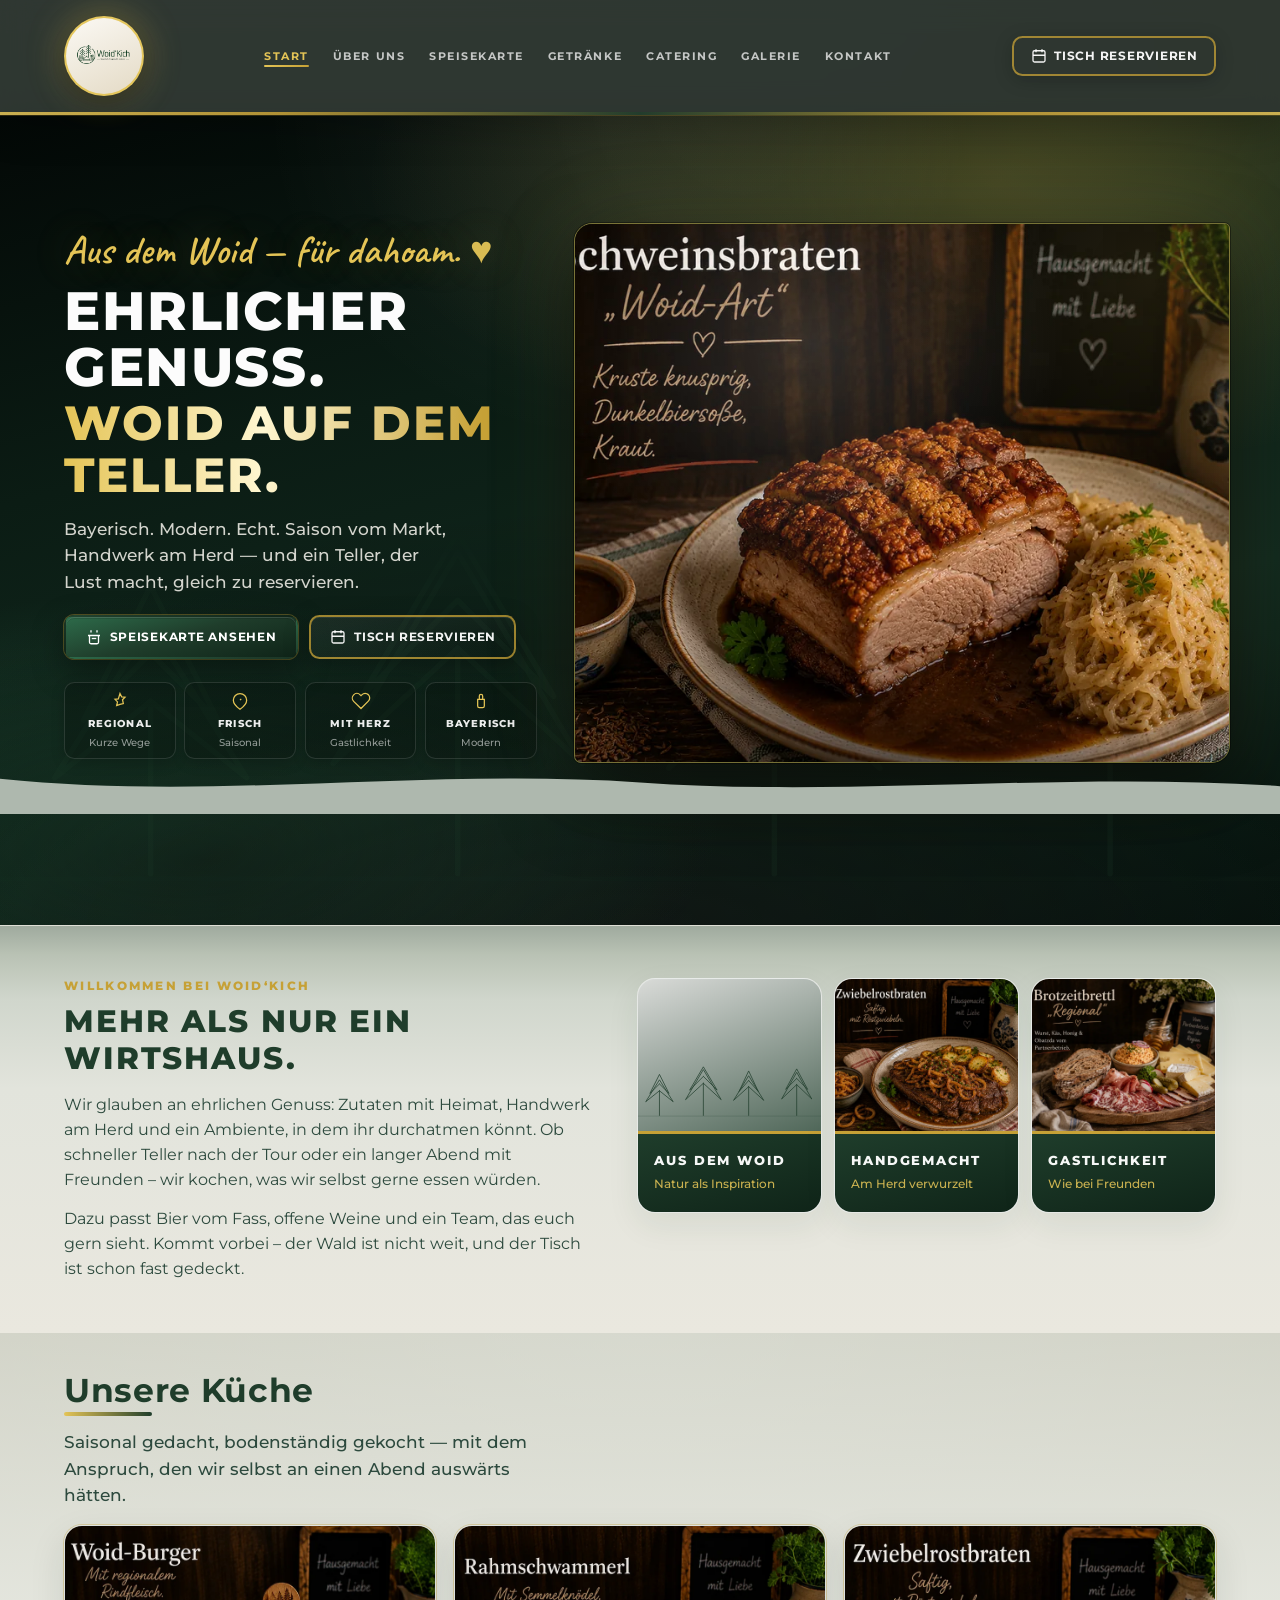
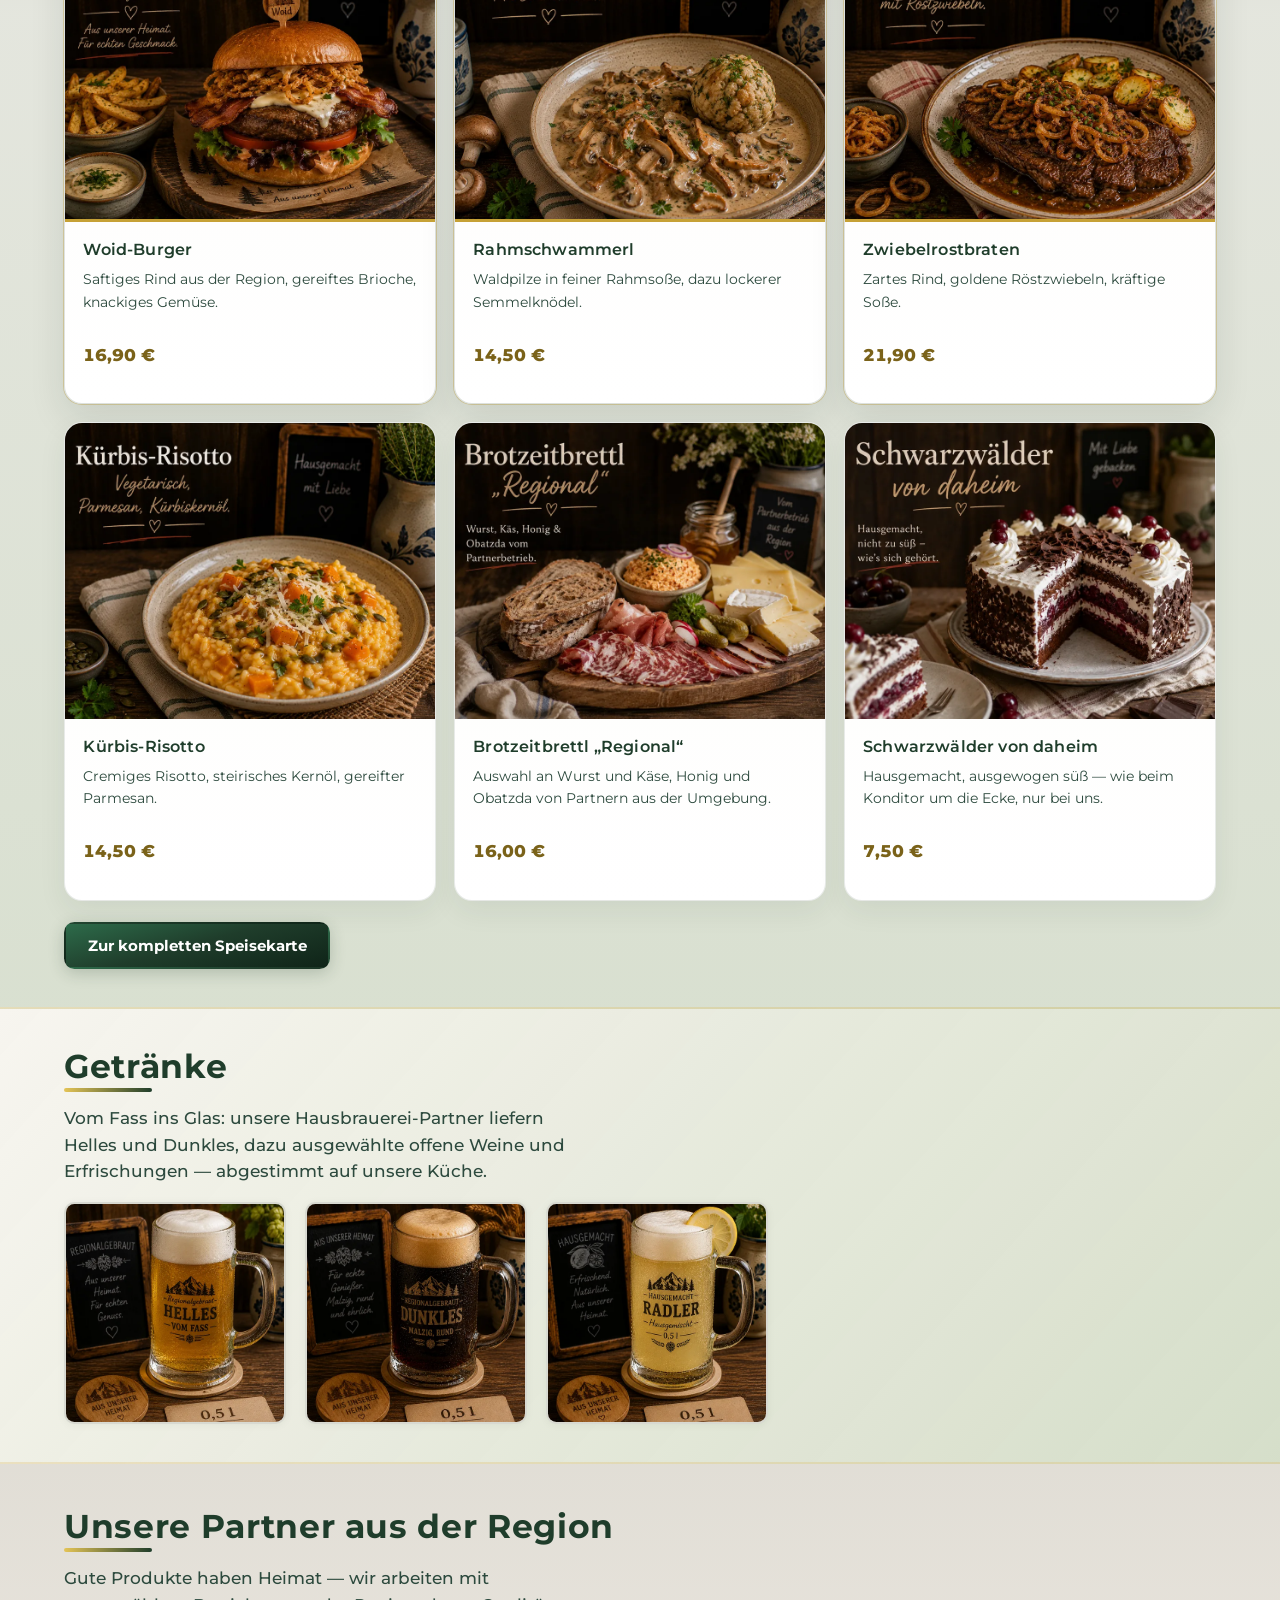
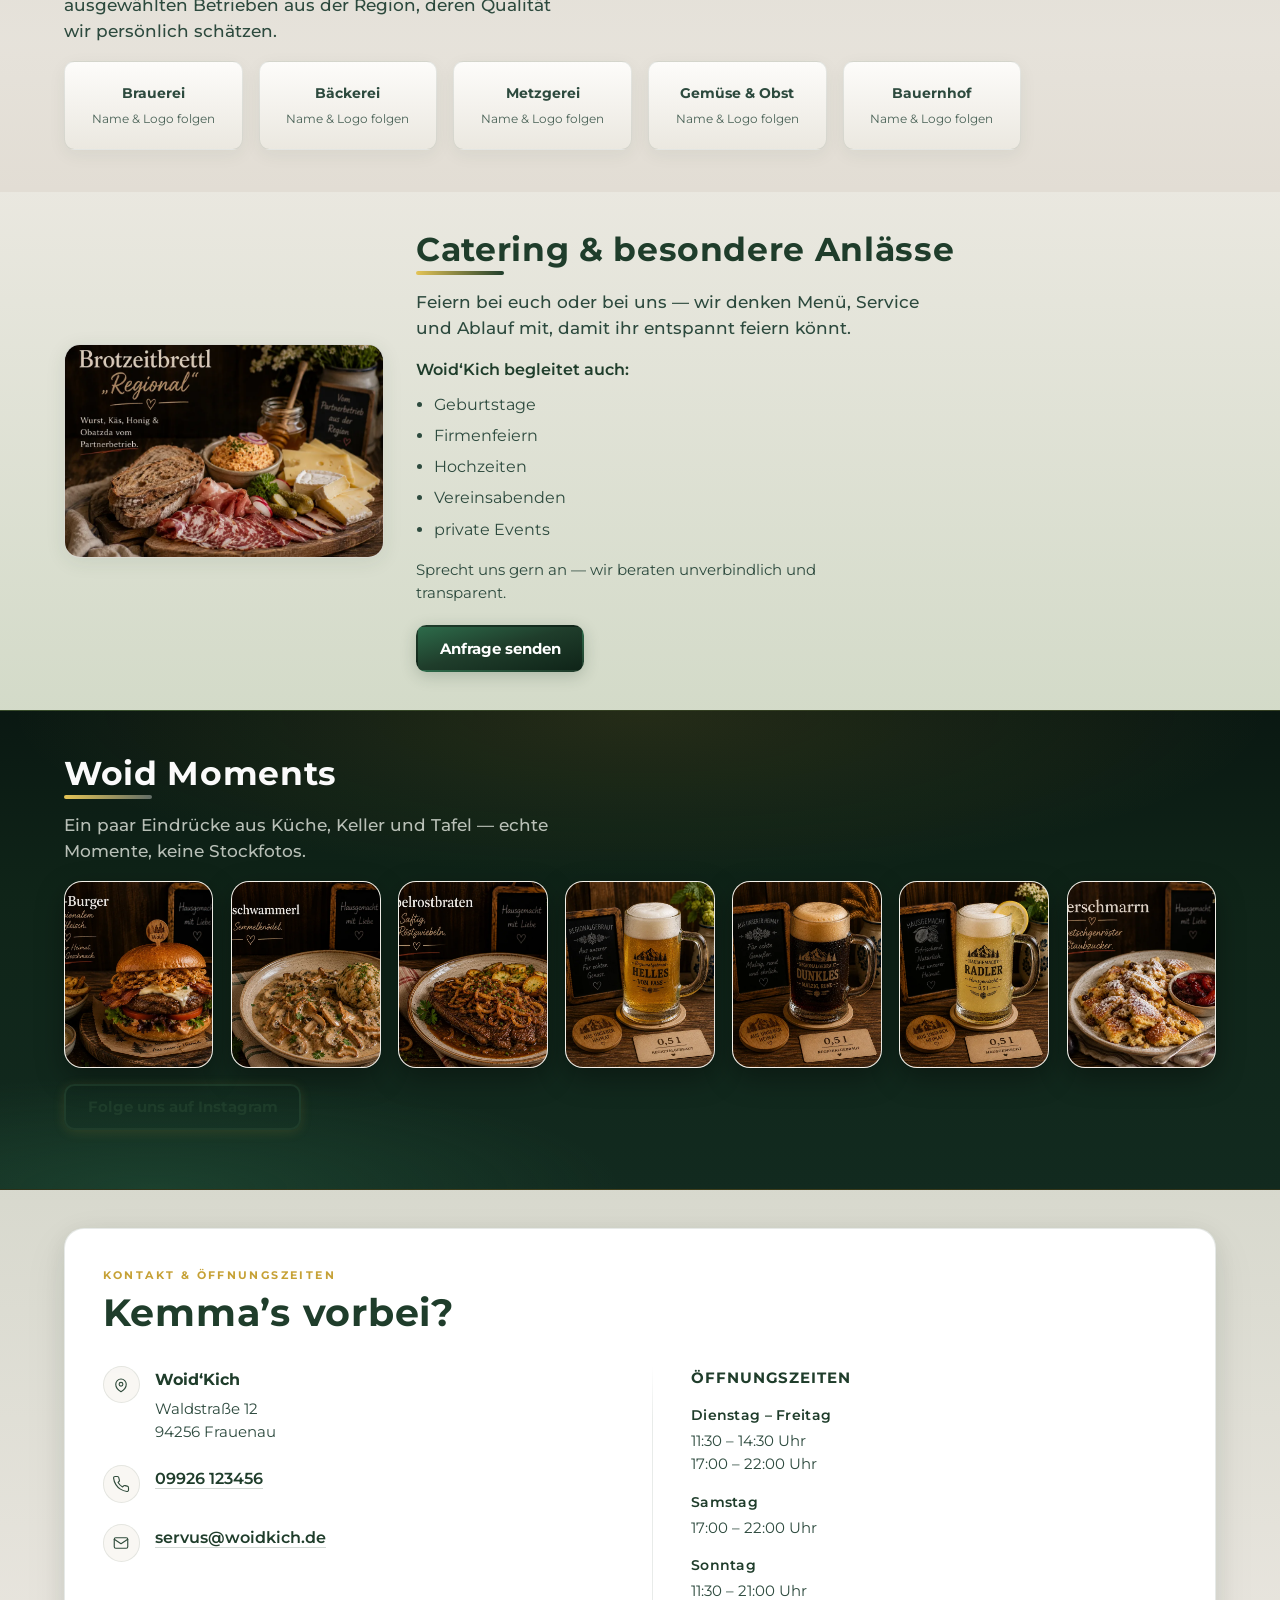
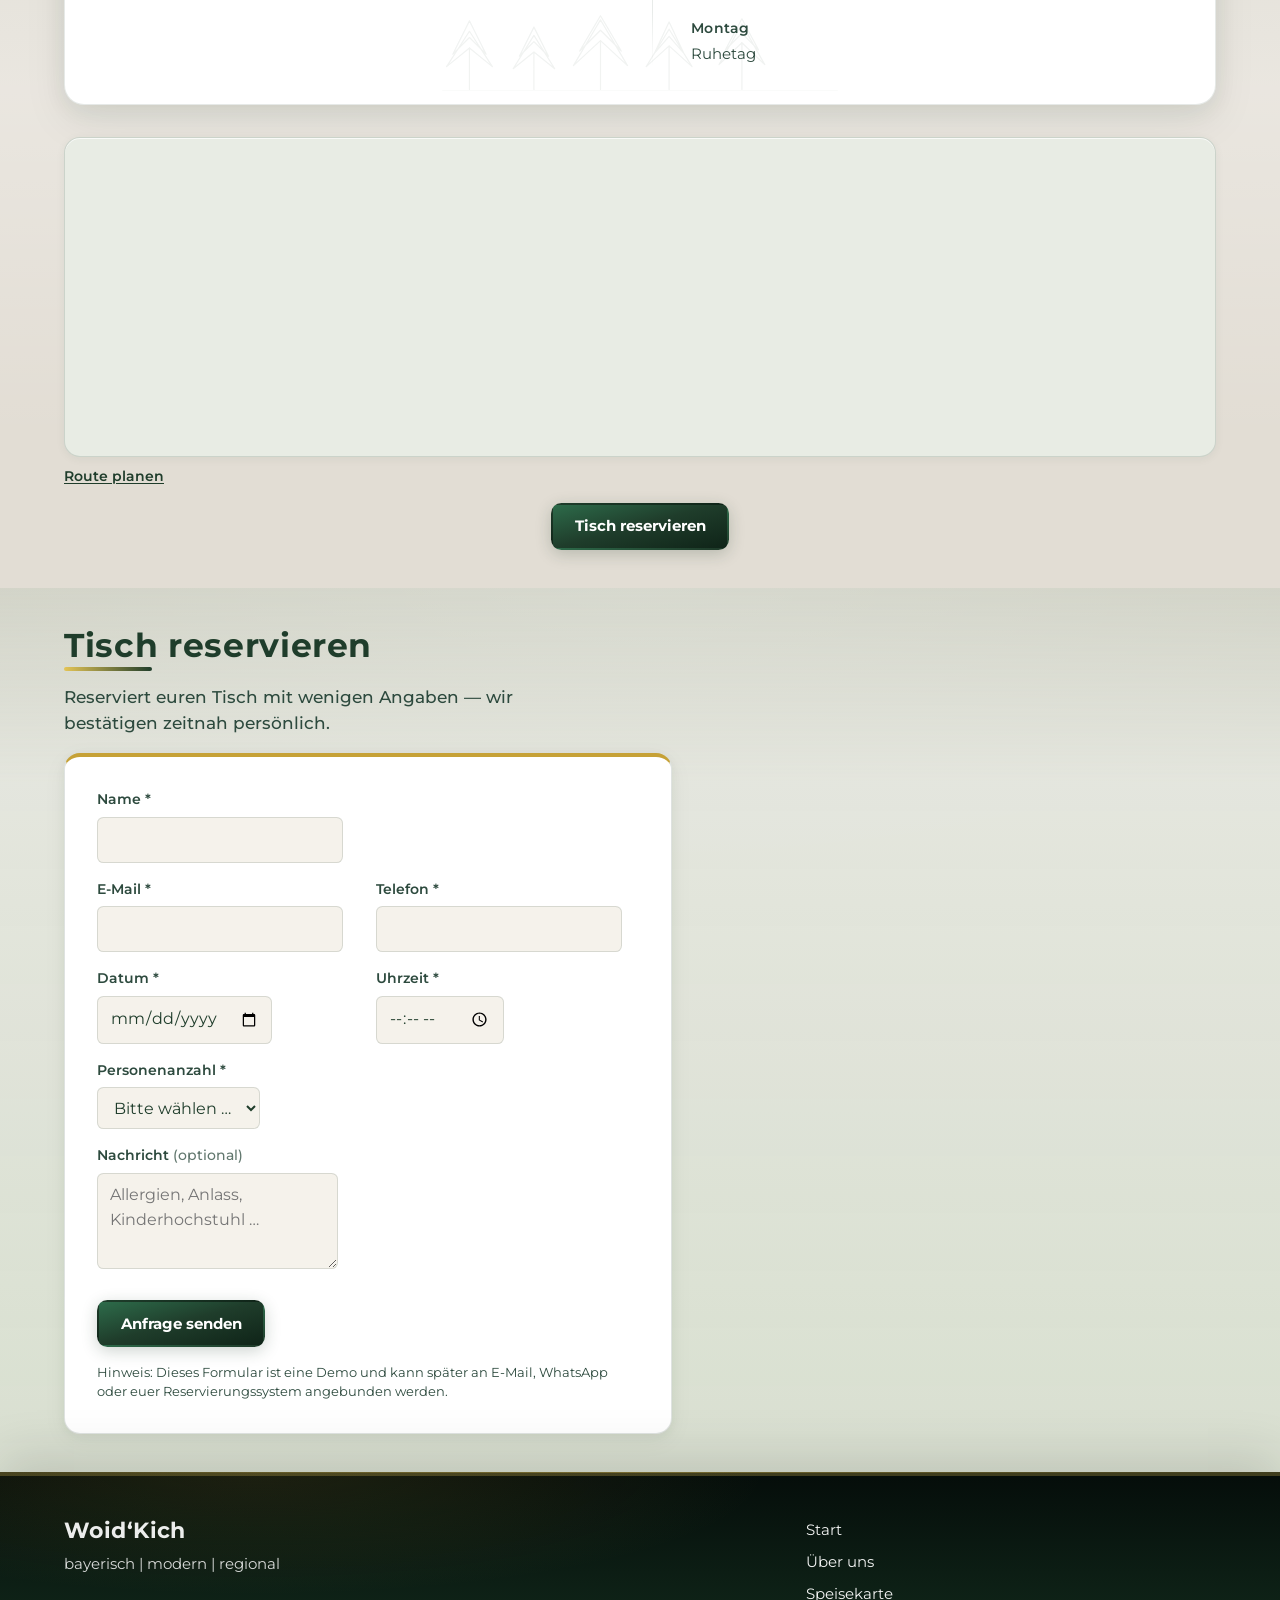
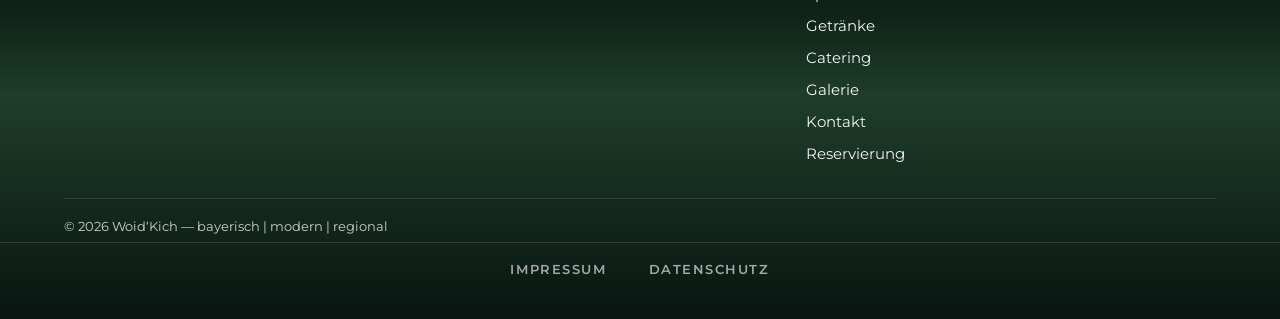
==== commit 5d987ce9: "Remove redundant drinks CTA on homepage" ====
--- a/index.html
+++ b/index.html
@@ -243,7 +243,6 @@
             <img src="img/web/radler.webp" alt="" width="560" height="560" loading="lazy" decoding="async">
           </figure>
         </div>
-        <a class="btn btn--primary" href="speisekarte.html#getraenke">Zur Getränkekarte</a>
       </div>
     </section>
 
--- a/style.css
+++ b/style.css
@@ -879,7 +879,7 @@
 }
 
 .price,
-.menu-row__price {
+.menu-card__price-val {
   font-variant-numeric: tabular-nums;
 }
 
@@ -904,7 +904,7 @@
   display: grid;
   grid-template-columns: repeat(3, minmax(0, 1fr));
   gap: clamp(0.75rem, 2vw, 1.15rem);
-  margin: 1.25rem 0 1.75rem;
+  margin: 1.1rem 0 0;
   max-width: 44rem;
 }
 
@@ -955,28 +955,24 @@
   }
 }
 
-.menu-category__featured-lead {
-  margin: -0.35rem 0 1.25rem;
-  max-width: 40rem;
-  padding: 0.65rem 0.85rem;
-  font-size: 0.92rem;
-  font-weight: 600;
-  color: var(--color-text);
-  background: linear-gradient(90deg, rgba(198, 161, 54, 0.14), rgba(31, 61, 43, 0.06));
-  border-radius: var(--radius-md);
-  border-left: 4px solid var(--color-gold);
-}
-
 .section__footer-cta {
   margin-top: 1.35rem;
 }
 
-.getraenke-teaser.section,
+.getraenke-teaser.section {
+  padding-top: calc(var(--space-section) * 0.82);
+  padding-bottom: calc(var(--space-section) * 0.72);
+}
+
 .catering.section,
 #partner.section,
 #galerie.section {
   padding-top: calc(var(--space-section) * 0.88);
   padding-bottom: calc(var(--space-section) * 0.88);
+}
+
+.getraenke-teaser .section__lead {
+  margin-bottom: 1.05rem;
 }
 
 /* ——— Partner ——— */
@@ -1919,227 +1915,516 @@
   }
 }
 
-/* ——— Speisekarte page ——— */
-.page-hero {
+/* ——— Speisekarte (Premium / JSON-gestützt) ——— */
+body.page--menu {
+  --menu-scroll-padding: clamp(5.25rem, 12vh, 6.5rem);
+  scroll-padding-top: var(--menu-scroll-padding);
+  background: linear-gradient(178deg, #cfd8cc 0%, #dfe5da 18%, #e8e6df 55%, #e4e1d8 100%);
+}
+
+html:has(body.page--menu) {
+  scroll-padding-top: clamp(5.25rem, 12vh, 6.5rem);
+}
+
+/* Header bleibt sticky im Flow — Main-Inhalt nie darunter „parken“ */
+body.page--menu .site-header.site-header--menu {
+  position: sticky;
+  top: 0;
+  z-index: 1000;
+}
+
+body.page--menu main#main {
   position: relative;
+  z-index: 0;
+  scroll-margin-top: var(--menu-scroll-padding);
+}
+
+.menu-page-hero {
+  position: relative;
+  z-index: 0;
+  isolation: isolate;
   overflow: hidden;
-  padding: clamp(2rem, 5vw, 3rem) 0;
+  min-height: 0;
+  margin: 0;
+  padding-top: calc(env(safe-area-inset-top, 0px) + clamp(0.95rem, 2.4vw, 1.5rem));
+  padding-bottom: clamp(1.15rem, 2.8vw, 1.75rem);
+  padding-inline: 0;
+  color: rgba(255, 255, 255, 0.94);
+  background-color: var(--color-night);
+  border-bottom: 1px solid rgba(198, 161, 54, 0.28);
+  box-shadow: inset 0 -28px 44px -18px rgba(0, 0, 0, 0.32);
+}
+
+.menu-page-hero__bg {
+  position: absolute;
+  inset: 0;
+  z-index: 0;
+  pointer-events: none;
   background:
-    radial-gradient(ellipse 70% 90% at 100% 20%, rgba(198, 161, 54, 0.18), transparent 55%),
-    linear-gradient(185deg, var(--color-muted), var(--color-cream));
-  border-bottom: 2px solid rgba(198, 161, 54, 0.35);
-}
-
-.page-hero::after {
+    radial-gradient(ellipse 92% 62% at 78% 12%, rgba(228, 196, 86, 0.2), transparent 54%),
+    radial-gradient(ellipse 70% 52% at 10% 92%, rgba(0, 0, 0, 0.42), transparent 52%),
+    radial-gradient(ellipse 110% 88% at 50% 100%, rgba(0, 0, 0, 0.45), transparent 58%),
+    linear-gradient(165deg, #030806 0%, var(--color-night) 40%, var(--color-night-mid) 78%, #081510 100%);
+}
+
+.menu-page-hero__bg::after {
   content: "";
   position: absolute;
-  left: max(-0.5rem, -1vw);
-  bottom: 0;
-  width: min(58vw, 320px);
-  height: clamp(72px, 16vw, 120px);
-  background: url("img/trees-hero.svg") no-repeat left bottom / contain;
-  opacity: 0.16;
-  pointer-events: none;
-  z-index: 0;
-}
-
-.page-hero .container {
+  left: -6%;
+  right: -6%;
+  bottom: -4%;
+  height: min(42%, 16rem);
+  background: url("img/trees-hero.svg") repeat-x center 100% / min(180%, 72rem) auto;
+  opacity: 0.14;
+  mask-image: linear-gradient(180deg, transparent, #000 35%, #000 92%, transparent);
+  -webkit-mask-image: linear-gradient(180deg, transparent, #000 35%, #000 92%, transparent);
+}
+
+.menu-page-hero__grid {
   position: relative;
   z-index: 1;
-}
-
-.page-hero h1 {
+  box-sizing: border-box;
+  width: 100%;
+  max-width: 1180px;
+  margin-inline: auto;
+  padding-inline: clamp(1.25rem, 4vw, 3rem);
+  display: grid;
+  grid-template-columns: minmax(0, 0.44fr) minmax(0, 0.56fr);
+  gap: clamp(1rem, 2.6vw, 2.25rem);
+  align-items: center;
+  justify-content: center;
+}
+
+.menu-page-hero__copy {
+  max-width: 32.5rem;
+  min-width: 0;
+}
+
+.menu-page-hero__back {
+  display: inline-block;
+  margin-bottom: 0.75rem;
+  font-size: 0.82rem;
+  font-weight: 700;
+  letter-spacing: 0.06em;
+  text-transform: uppercase;
+  text-decoration: none;
+  color: rgba(228, 196, 86, 0.92);
+}
+
+.menu-page-hero__back:hover {
+  color: var(--color-white);
+  text-decoration: underline;
+}
+
+.menu-page-hero__kicker {
+  margin: 0 0 0.35rem;
+  font-family: var(--font-script);
+  font-size: clamp(1.35rem, 3.5vw, 1.85rem);
+  font-weight: 600;
+  color: var(--color-gold-bright);
+}
+
+.menu-page-hero__title {
+  margin: 0 0 0.45rem;
   font-family: var(--font-sans);
-  margin: 0 0 0.5rem;
-  font-size: clamp(1.92rem, 4.2vw, 2.5rem);
-  font-weight: 700;
-  letter-spacing: 0.02em;
-  line-height: 1.15;
-  color: var(--color-brand);
-}
-
-.page-hero p {
+  font-size: clamp(1.85rem, 4.2vw, 2.65rem);
+  font-weight: 800;
+  letter-spacing: 0.04em;
+  text-transform: uppercase;
+  line-height: 1.05;
+}
+
+.menu-page-hero__sub {
+  margin: 0 0 0.85rem;
+  font-size: 0.72rem;
+  font-weight: 800;
+  letter-spacing: 0.22em;
+  text-transform: uppercase;
+  color: rgba(232, 236, 228, 0.72);
+}
+
+.menu-page-hero__lead {
   margin: 0;
-  max-width: 45ch;
-  color: var(--color-text-soft);
-}
-
-.page-hero__top {
-  display: flex;
-  flex-wrap: wrap;
-  align-items: flex-start;
-  justify-content: space-between;
-  gap: 1rem;
-}
-
-.page-hero__top h1 {
-  margin-bottom: 0.35rem;
-}
-
-.back-link {
-  font-size: 0.92rem;
-  font-weight: 600;
-  text-decoration: none;
-  color: var(--color-brand);
-  white-space: nowrap;
-}
-
-.back-link:hover {
-  text-decoration: underline;
-}
-
-.menu-category {
-  padding: var(--space-section) 0;
-  scroll-margin-top: 5rem;
-}
-
-/* Abwechselnde Sektionen wie zuvor (1., 3., 5. Kategorie — entspricht früher nth-child am <main>) */
-#menu-root > .menu-category:nth-child(odd) {
-  background: linear-gradient(180deg, rgba(232, 236, 228, 0.98), rgba(218, 226, 212, 0.65));
-}
-
-.menu-category h2 {
-  font-family: var(--font-sans);
-  font-size: clamp(1.38rem, 2.85vw, 1.75rem);
-  font-weight: 700;
-  letter-spacing: 0.02em;
-  line-height: 1.2;
-  color: var(--color-brand);
-  margin: 0 0 1.25rem;
-  padding-bottom: 0.55rem;
-  border-bottom: none;
-  background-image: linear-gradient(90deg, var(--color-gold-bright), var(--color-brand) 55%, var(--color-gold));
-  background-size: 100% 4px;
-  background-position: 0 100%;
-  background-repeat: no-repeat;
-  display: inline-block;
-}
-
-.menu-category__intro {
-  margin: -0.5rem 0 1.35rem;
-  max-width: 48ch;
-  color: var(--color-text-soft);
-  font-size: 0.97rem;
+  max-width: 36rem;
+  font-size: clamp(0.94rem, 1.65vw, 1.05rem);
   font-weight: 500;
   line-height: 1.58;
-}
-
-.menu-items {
-  display: flex;
-  flex-direction: column;
-  gap: 0;
-}
-
-.menu-row--featured {
+  color: rgba(245, 242, 235, 0.82);
+}
+
+.menu-page-hero__visual {
   position: relative;
-  padding-left: 1rem;
-}
-
-.menu-row--featured::before {
+  z-index: 0;
+  justify-self: start;
+  width: 100%;
+  max-width: min(36.25rem, 100%);
+  border-radius: var(--radius-lg);
+  overflow: hidden;
+  border: 1px solid rgba(228, 196, 86, 0.38);
+  aspect-ratio: 16 / 11;
+  max-height: clamp(11rem, 28vw, 15rem);
+  box-shadow:
+    0 0 0 1px rgba(0, 0, 0, 0.35),
+    0 14px 36px rgba(0, 0, 0, 0.42),
+    0 0 40px rgba(228, 196, 86, 0.07);
+  background: linear-gradient(145deg, rgba(31, 61, 43, 0.35), var(--color-brand-deep));
+}
+
+.menu-page-hero__visual::after {
   content: "";
   position: absolute;
-  left: 0;
-  top: 0.55rem;
-  bottom: 0.55rem;
-  width: 5px;
-  border-radius: 2px;
-  background: linear-gradient(180deg, var(--color-gold-bright), var(--color-brand));
-}
-
-.menu-row--thumb {
-  grid-template-columns: 4.5rem 1fr auto;
-  align-items: center;
-  gap: 0.85rem 1.25rem;
-}
-
-.menu-row__thumb {
-  width: 4.5rem;
-  height: 4.5rem;
-  border-radius: var(--radius-sm);
-  overflow: hidden;
-  flex-shrink: 0;
-  background: var(--media-fallback-soft);
-  border: 1px solid var(--color-border);
-}
-
-.menu-row__thumb img {
+  inset: 0;
+  pointer-events: none;
+  background:
+    radial-gradient(circle at 35% 22%, rgba(255, 255, 255, 0.12), transparent 45%),
+    radial-gradient(ellipse 90% 75% at 50% 110%, rgba(0, 0, 0, 0.45), transparent 52%);
+}
+
+.menu-page-hero__visual img {
   width: 100%;
   height: 100%;
   object-fit: cover;
-  object-position: 50% 38%;
+  object-position: 50% 42%;
   display: block;
 }
 
-.menu-row__thumb.media-missing {
-  width: 3.25rem;
-  height: 3.25rem;
-  background: var(--media-fallback);
-}
-
-.menu-row__thumb.media-missing img {
+.menu-cat-nav-wrap {
+  position: relative;
+  z-index: 2;
+  margin-top: -1px;
+  background: linear-gradient(180deg, rgba(11, 28, 20, 0.94), rgba(15, 36, 24, 0.92));
+  border-top: 1px solid rgba(198, 161, 54, 0.15);
+  border-bottom: 1px solid rgba(198, 161, 54, 0.22);
+  box-shadow: 0 8px 22px rgba(0, 0, 0, 0.1);
+}
+
+.menu-cat-nav-scroll {
+  padding: 0.45rem 0;
+  overflow-x: auto;
+  overflow-y: hidden;
+  overscroll-behavior-x: contain;
+  -webkit-overflow-scrolling: touch;
+  scrollbar-width: none;
+  -ms-overflow-style: none;
+}
+
+.menu-cat-nav-scroll::-webkit-scrollbar {
+  display: none;
+}
+
+.menu-cat-nav {
+  list-style: none;
+  margin: 0;
+  padding: 0;
+  display: flex;
+  flex-wrap: nowrap;
+  gap: 0.5rem;
+  align-items: center;
+}
+
+@media (min-width: 769px) {
+  .menu-cat-nav-scroll {
+    display: flex;
+    justify-content: center;
+  }
+
+  .menu-cat-nav {
+    flex-wrap: wrap;
+    justify-content: center;
+    max-width: 52rem;
+    margin-inline: auto;
+    row-gap: 0.45rem;
+  }
+}
+
+.menu-cat-nav li {
+  flex: 0 0 auto;
+}
+
+.menu-cat-nav a {
+  display: inline-flex;
+  align-items: center;
+  justify-content: center;
+  min-height: 2.65rem;
+  padding: 0.45rem 1rem;
+  font-size: 0.68rem;
+  font-weight: 800;
+  letter-spacing: 0.12em;
+  text-transform: uppercase;
+  text-decoration: none;
+  color: rgba(255, 255, 255, 0.78);
+  border-radius: 999px;
+  border: 1px solid rgba(198, 161, 54, 0.38);
+  background: rgba(0, 0, 0, 0.18);
+  transition:
+    color 0.2s var(--ease-out),
+    border-color 0.2s var(--ease-out),
+    background 0.2s var(--ease-out),
+    box-shadow 0.2s var(--ease-out);
+}
+
+.menu-cat-nav a:hover {
+  color: rgba(255, 255, 255, 0.98);
+  border-color: rgba(228, 196, 86, 0.65);
+  background: rgba(198, 161, 54, 0.12);
+}
+
+.menu-cat-nav a.is-active {
+  color: var(--color-night);
+  border-color: rgba(228, 196, 86, 0.95);
+  background: linear-gradient(165deg, var(--color-gold-bright), var(--color-gold));
+  box-shadow: 0 4px 18px rgba(0, 0, 0, 0.22);
+}
+
+.menu-category {
+  padding: clamp(2rem, 4vw, 2.85rem) 0;
+  scroll-margin-top: var(--menu-scroll-padding, 5.75rem);
+}
+
+#menu-root > .menu-category:nth-child(odd) {
+  background: linear-gradient(180deg, rgba(236, 232, 224, 0.97), rgba(218, 224, 208, 0.88));
+}
+
+#menu-root > .menu-category:nth-child(even) {
+  background: linear-gradient(180deg, rgba(248, 246, 240, 0.65), rgba(228, 226, 218, 0.95));
+}
+
+.menu-category__head {
+  margin-bottom: clamp(1.15rem, 2.5vw, 1.65rem);
+  padding-bottom: 1rem;
+  border-bottom: 1px solid rgba(31, 61, 43, 0.12);
+}
+
+.menu-category__title {
+  margin: 0 0 0.65rem;
+  font-family: var(--font-sans);
+  font-size: clamp(1.35rem, 2.8vw, 1.85rem);
+  font-weight: 800;
+  letter-spacing: 0.06em;
+  text-transform: uppercase;
+  line-height: 1.15;
+  color: var(--color-brand-deep);
+}
+
+.menu-category__lead {
+  margin: 0 0 0.65rem;
+  max-width: 48ch;
+  padding: 0.65rem 0.85rem;
+  font-size: 0.93rem;
+  font-weight: 600;
+  line-height: 1.52;
+  color: var(--color-text);
+  background: linear-gradient(90deg, rgba(198, 161, 54, 0.15), rgba(31, 61, 43, 0.06));
+  border-radius: var(--radius-md);
+  border-left: 4px solid var(--color-gold);
+}
+
+.menu-category__lead:last-child {
+  margin-bottom: 0;
+}
+
+.menu-category__intro {
+  margin: 0;
+  max-width: 48ch;
+  color: var(--color-text-soft);
+  font-size: 0.96rem;
+  font-weight: 500;
+  line-height: 1.58;
+}
+
+.menu-category > .container.menu-category__inner {
+  max-width: min(100% - 2rem, 48rem);
+}
+
+.menu-items--premium {
+  display: flex;
+  flex-direction: column;
+  gap: 0.85rem;
+}
+
+.menu-card {
+  --menu-thumb-w: clamp(7.5rem, 22vw, 9.375rem);
+  --menu-thumb-h: clamp(6.25rem, 18vw, 7.5rem);
+  display: grid;
+  grid-template-columns: var(--menu-thumb-w) minmax(0, 1fr) auto;
+  grid-template-areas: "media body price";
+  gap: 0.85rem 1.15rem;
+  align-items: center;
+  padding: clamp(0.95rem, 2.2vw, 1.15rem) clamp(1rem, 2.2vw, 1.25rem);
+  border-radius: calc(var(--radius-lg) + 3px);
+  border: 1px solid rgba(31, 61, 43, 0.11);
+  background: linear-gradient(165deg, rgba(255, 255, 255, 0.95), rgba(245, 242, 235, 0.88));
+  box-shadow:
+    0 1px 0 rgba(255, 255, 255, 0.65) inset,
+    0 8px 22px rgba(15, 36, 24, 0.07);
+  transition:
+    border-color 0.22s var(--ease-out),
+    box-shadow 0.22s var(--ease-out);
+}
+
+.menu-card--featured {
+  border-color: rgba(198, 161, 54, 0.52);
+  background: linear-gradient(165deg, rgba(255, 252, 245, 0.98), rgba(248, 242, 228, 0.94));
+  box-shadow:
+    0 1px 0 rgba(255, 255, 255, 0.55) inset,
+    0 10px 28px rgba(15, 36, 24, 0.09),
+    0 0 0 1px rgba(228, 196, 86, 0.28);
+}
+
+.menu-card__media {
+  grid-area: media;
+  position: relative;
+  width: var(--menu-thumb-w);
+  height: var(--menu-thumb-h);
+  flex-shrink: 0;
+  border-radius: calc(var(--radius-md) + 2px);
+  overflow: hidden;
+  background: linear-gradient(155deg, #e6eae3, var(--media-fallback-soft));
+  border: 1px solid rgba(31, 61, 43, 0.12);
+  display: flex;
+  align-items: center;
+  justify-content: center;
+}
+
+.menu-card__media img {
+  width: 100%;
+  height: 100%;
+  object-fit: cover;
+  object-position: 50% 42%;
+  display: block;
+}
+
+.menu-card__media--placeholder {
+  background:
+    radial-gradient(circle at 50% 42%, rgba(198, 161, 54, 0.14), transparent 62%),
+    repeating-linear-gradient(
+      -38deg,
+      rgba(255, 255, 255, 0.16),
+      rgba(255, 255, 255, 0.16) 6px,
+      rgba(31, 61, 43, 0.045) 6px,
+      rgba(31, 61, 43, 0.045) 7px
+    );
+}
+
+.menu-card__media.media-missing img {
   display: none !important;
 }
 
-.menu-row--featured.menu-row--thumb {
-  padding-left: 0;
-}
-
-.menu-row--featured.menu-row--thumb::before {
-  display: none;
-}
-
-.menu-row--featured.menu-row--thumb .menu-row__info {
-  border-left: 4px solid var(--color-gold);
-  padding-left: 0.65rem;
-}
-
-.menu-row {
-  display: grid;
-  grid-template-columns: 1fr auto;
-  gap: 1rem 1.5rem;
-  padding: 1rem 0;
-  border-bottom: 1px solid var(--color-border);
+.menu-card__media.media-missing {
+  background:
+    radial-gradient(circle at 50% 42%, rgba(198, 161, 54, 0.1), transparent 62%),
+    repeating-linear-gradient(
+      -38deg,
+      rgba(255, 255, 255, 0.08),
+      rgba(255, 255, 255, 0.08) 6px,
+      rgba(31, 61, 43, 0.06) 6px,
+      rgba(31, 61, 43, 0.06) 7px
+    );
+}
+
+.menu-card__media.media-missing::after {
+  content: "";
+  position: absolute;
+  inset: 24%;
+  border: 2px dashed rgba(31, 61, 43, 0.18);
+  border-radius: var(--radius-sm);
+  pointer-events: none;
+}
+
+.menu-card__body {
+  grid-area: body;
+  min-width: 0;
+}
+
+.menu-card__title-row {
+  display: flex;
+  flex-wrap: wrap;
   align-items: baseline;
-}
-
-.menu-row:last-child {
-  border-bottom: none;
-}
-
-.menu-row__info h3 {
+  gap: 0.35rem 0.65rem;
+  margin-bottom: 0.35rem;
+}
+
+.menu-card__name {
+  margin: 0;
   font-family: var(--font-sans);
-  font-weight: 600;
-  margin: 0 0 0.25rem;
-  font-size: 1.02rem;
-  color: var(--color-brand);
-  letter-spacing: 0.01em;
-}
-
-.menu-row__info p {
-  margin: 0;
-  font-size: 0.92rem;
-  color: var(--color-text-soft);
-}
-
-.menu-row__tags {
+  font-size: 1.03rem;
+  font-weight: 700;
+  letter-spacing: 0.02em;
+  line-height: 1.25;
+  color: var(--color-brand-deep);
+}
+
+.menu-card--featured .menu-card__name {
+  font-size: 1.03rem;
+}
+
+.menu-card__badge {
+  flex-shrink: 0;
+  font-size: 0.58rem;
+  font-weight: 800;
+  letter-spacing: 0.14em;
+  text-transform: uppercase;
+  color: rgba(122, 98, 25, 0.95);
+  padding: 0.2rem 0.45rem;
+  border-radius: 999px;
+  border: 1px solid rgba(198, 161, 54, 0.65);
+  background: rgba(228, 196, 86, 0.18);
+}
+
+.menu-card__tags {
   display: flex;
   flex-wrap: wrap;
   gap: 0.35rem;
-  margin: 0 0 0.5rem;
-}
-
-.menu-row__tag {
-  display: inline-block;
-  font-size: 0.65rem;
-  font-weight: 700;
-  letter-spacing: 0.06em;
+  margin: 0 0 0.45rem;
+}
+
+.menu-card__tag {
+  font-size: 0.62rem;
+  font-weight: 800;
+  letter-spacing: 0.08em;
   text-transform: uppercase;
   color: var(--color-brand);
-  background: rgba(198, 161, 54, 0.18);
-  border: 1px solid rgba(198, 161, 54, 0.4);
+  padding: 0.15rem 0.45rem;
   border-radius: 999px;
-  padding: 0.18rem 0.5rem;
-  line-height: 1.2;
+  border: 1px solid rgba(31, 61, 43, 0.18);
+  background: rgba(198, 161, 54, 0.12);
+}
+
+.menu-card__desc {
+  margin: 0;
+  font-size: 0.91rem;
+  color: var(--color-text-soft);
+  line-height: 1.52;
+}
+
+.menu-card__price {
+  grid-area: price;
+  align-self: center;
+  text-align: right;
+}
+
+.menu-card__price-val {
+  font-weight: 800;
+  font-size: 1.05rem;
+  color: #5c4a12;
+  white-space: nowrap;
+}
+
+@media (prefers-reduced-motion: no-preference) {
+  .menu-card:hover {
+    border-color: rgba(198, 161, 54, 0.38);
+    box-shadow:
+      0 1px 0 rgba(255, 255, 255, 0.55) inset,
+      0 12px 30px rgba(15, 36, 24, 0.1),
+      0 0 0 1px rgba(198, 161, 54, 0.14);
+  }
+
+  .menu-card--featured:hover {
+    box-shadow:
+      0 1px 0 rgba(255, 255, 255, 0.5) inset,
+      0 14px 34px rgba(15, 36, 24, 0.11),
+      0 0 0 1px rgba(228, 196, 86, 0.38);
+  }
 }
 
 .menu-page-root {
@@ -2157,16 +2442,11 @@
   color: var(--color-text-soft);
 }
 
-.menu-row__price {
-  font-weight: 700;
-  font-size: 1rem;
-  color: var(--color-brand);
-  white-space: nowrap;
-}
-
-.menu-page-cta {
+.page--menu .menu-page-cta {
   text-align: center;
-  padding: 1.75rem 0 calc(var(--space-section) * 0.88);
+  padding: clamp(1.85rem, 4vw, 2.5rem) 0 calc(var(--space-section) * 0.92);
+  border-top: 1px solid rgba(31, 61, 43, 0.08);
+  background: linear-gradient(180deg, transparent, rgba(31, 61, 43, 0.04));
 }
 
 .menu-page-cta__lead {
@@ -2180,66 +2460,61 @@
   width: 0.75rem;
 }
 
-@media (max-width: 480px) {
-  .menu-row {
+.page--menu .menu-page-cta .btn--primary {
+  box-shadow:
+    0 1px 0 rgba(255, 255, 255, 0.12) inset,
+    0 8px 22px rgba(31, 61, 43, 0.18);
+}
+
+@media (max-width: 820px) {
+  .menu-page-hero__grid {
     grid-template-columns: 1fr;
-    gap: 0.35rem;
-  }
-
-  .menu-row__price {
-    justify-self: start;
-  }
-
-  .menu-row--thumb {
-    grid-template-columns: 3.25rem 1fr;
-    grid-template-rows: auto auto;
-    align-items: start;
-  }
-
-  .menu-row--thumb .menu-row__thumb {
-    grid-row: 1 / span 2;
-    width: 3.25rem;
-    height: 3.25rem;
-  }
-
-  .menu-row--thumb .menu-row__info {
-    grid-column: 2;
-    grid-row: 1;
-  }
-
-  .menu-row--thumb .menu-row__price {
-    grid-column: 2;
-    grid-row: 2;
-    justify-self: start;
-  }
-}
-
-.subnav-menu {
-  display: flex;
-  flex-wrap: wrap;
-  gap: 0.5rem;
-  margin-top: 1.25rem;
-}
-
-.subnav-menu a {
-  font-size: 0.88rem;
-  font-weight: 700;
-  padding: 0.45rem 0.85rem;
-  border-radius: var(--radius-sm);
-  background: var(--color-white);
-  border: 2px solid var(--color-border);
-  text-decoration: none;
-  color: var(--color-brand);
-  transition:
-    border-color 0.2s ease,
-    box-shadow 0.2s ease,
-    background 0.2s ease;
-}
-
-.subnav-menu a:hover {
-  border-color: var(--color-gold);
-  background: linear-gradient(135deg, rgba(198, 161, 54, 0.12), var(--color-white));
-  box-shadow: var(--shadow-soft);
+    gap: clamp(0.85rem, 3vw, 1.35rem);
+  }
+
+  .menu-page-hero__copy {
+    max-width: 100%;
+  }
+
+  .menu-page-hero__visual {
+    justify-self: center;
+    max-height: none;
+    aspect-ratio: 16 / 10;
+    max-width: min(22rem, 100%);
+    width: 100%;
+    margin-inline: 0;
+  }
+}
+
+@media (max-width: 640px) {
+  .menu-card {
+    grid-template-columns: 1fr;
+    grid-template-areas:
+      "media"
+      "body"
+      "price";
+    gap: 0.7rem;
+    align-items: stretch;
+  }
+
+  .menu-card__media {
+    width: 100%;
+    height: auto;
+    min-height: 10.5rem;
+    max-height: 14rem;
+    aspect-ratio: 16 / 10;
+  }
+
+  .menu-card__price {
+    text-align: left;
+    align-self: stretch;
+    padding-top: 0.45rem;
+    border-top: 1px solid rgba(31, 61, 43, 0.08);
+  }
+
+  .menu-card__price-val {
+    font-size: 1.02rem;
+  }
 }
 
 @media (max-width: 520px) {
@@ -2252,6 +2527,7 @@
 @media (prefers-reduced-motion: reduce) {
   .btn,
   .card-dish,
+  .menu-card,
   .value-card,
   .partner-item,
   .gallery-item,
@@ -2267,6 +2543,7 @@
   .btn--cinema-outline:hover,
   .btn--reserve-header:hover,
   .card-dish:hover,
+  .menu-card:hover,
   .value-card:hover,
   .partner-item:hover,
   .gallery-item:hover,
@@ -2415,6 +2692,70 @@
   }
 
   .site-header--home .main-nav a {
+    color: rgba(255, 255, 255, 0.88);
+    border-bottom-color: rgba(255, 255, 255, 0.08);
+  }
+}
+
+/* Speisekarte: Header (Premium, etwas ruhiger als Startseite) */
+.site-header--menu {
+  background: rgba(10, 22, 16, 0.9);
+  box-shadow:
+    0 1px 0 rgba(198, 161, 54, 0.2),
+    0 10px 32px rgba(0, 0, 0, 0.2);
+  backdrop-filter: blur(10px);
+  -webkit-backdrop-filter: blur(10px);
+}
+
+@supports not (backdrop-filter: blur(1px)) {
+  .site-header--menu {
+    background: rgba(11, 28, 20, 0.97);
+  }
+}
+
+.site-header--menu::after {
+  height: 3px;
+  opacity: 0.88;
+}
+
+.page--menu .logo-fallback {
+  color: rgba(255, 255, 255, 0.95);
+}
+
+.page--menu .header-inner .logo-link {
+  min-height: auto;
+}
+
+.site-header--menu .main-nav--caps a.is-active,
+.site-header--menu .main-nav--caps a[aria-current="page"] {
+  color: var(--color-gold-bright);
+}
+
+@media (min-width: 901px) {
+  .site-header--menu .main-nav--caps a.is-active::after,
+  .site-header--menu .main-nav--caps a[aria-current="page"]::after {
+    width: 100%;
+    background: linear-gradient(90deg, var(--color-gold-bright), var(--color-gold));
+  }
+}
+
+.site-header--menu .nav-toggle {
+  background: rgba(255, 255, 255, 0.06);
+  border-color: rgba(198, 161, 54, 0.45);
+  color: rgba(255, 255, 255, 0.92);
+}
+
+.site-header--menu .main-nav a::after {
+  bottom: -3px;
+}
+
+@media (max-width: 900px) {
+  .site-header--menu .main-nav {
+    background: rgba(11, 28, 20, 0.98);
+    border-top-color: rgba(198, 161, 54, 0.2);
+  }
+
+  .site-header--menu .main-nav a {
     color: rgba(255, 255, 255, 0.88);
     border-bottom-color: rgba(255, 255, 255, 0.08);
   }
